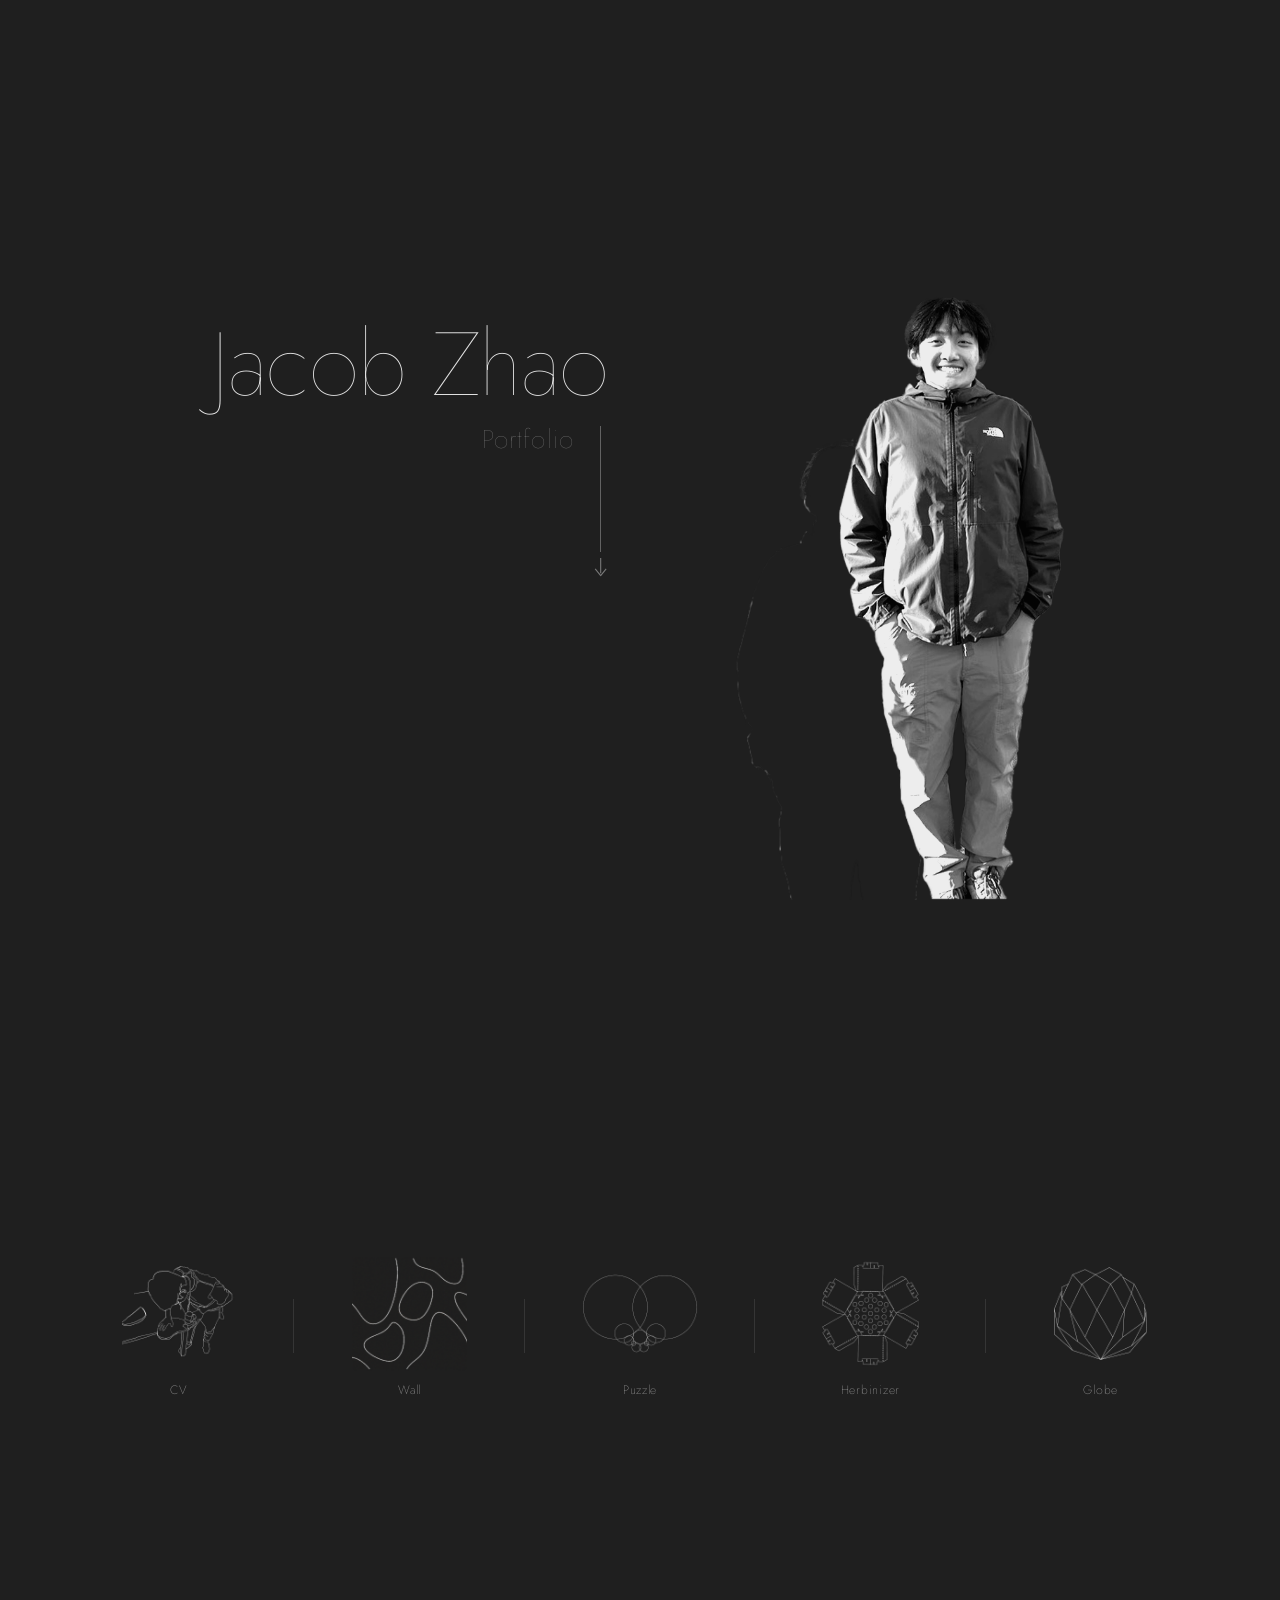
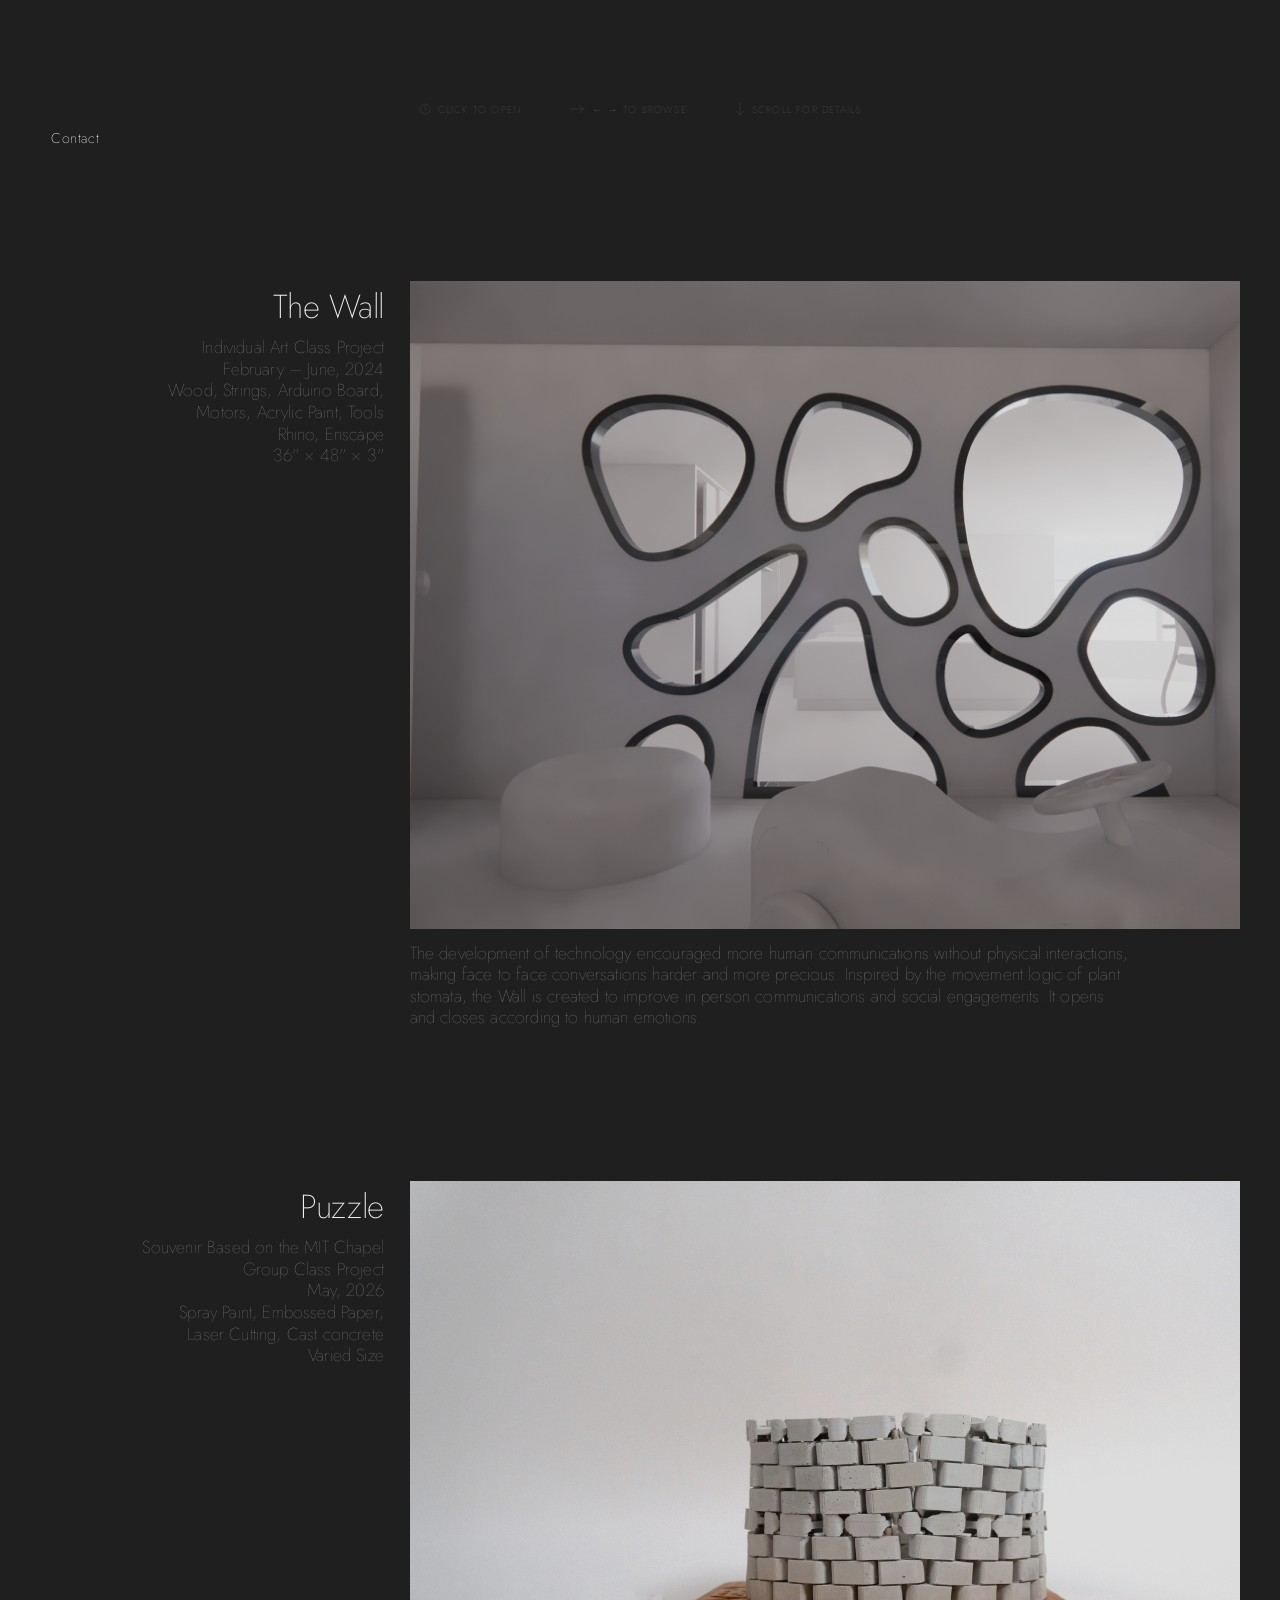
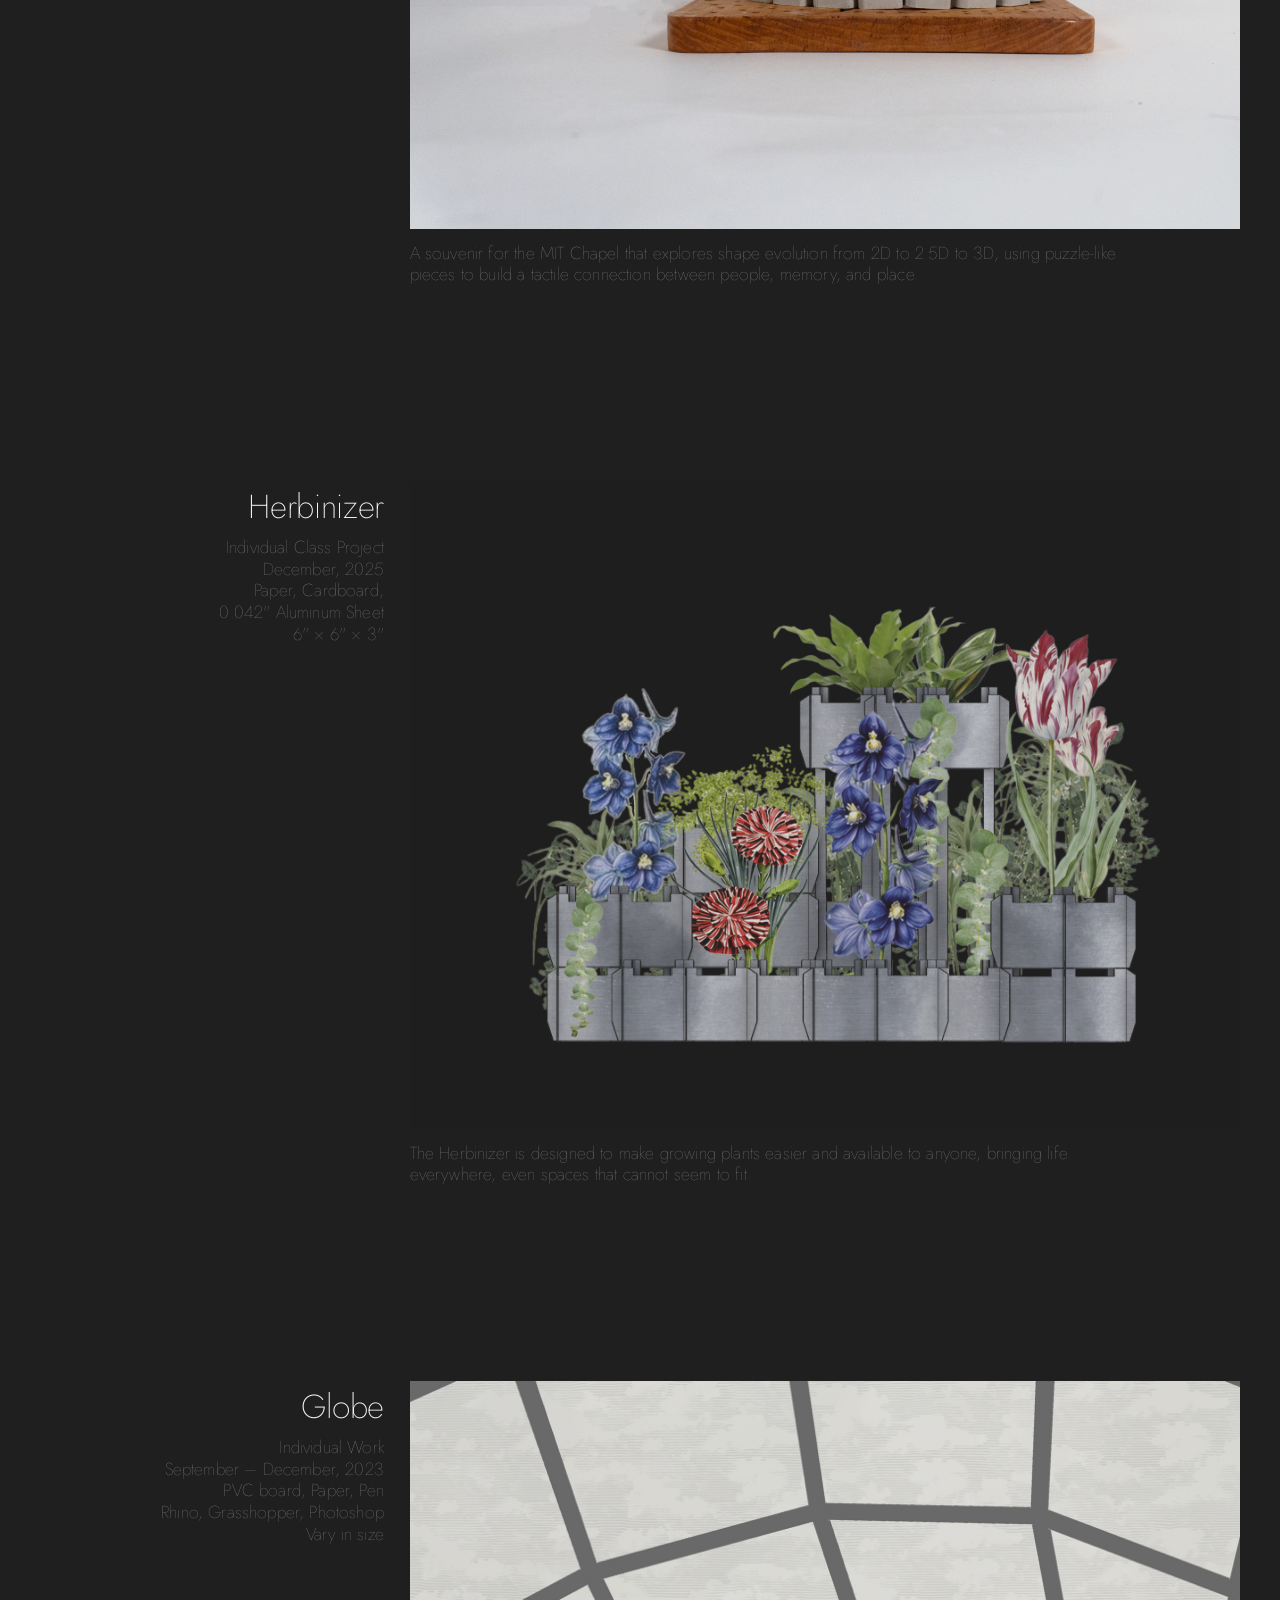
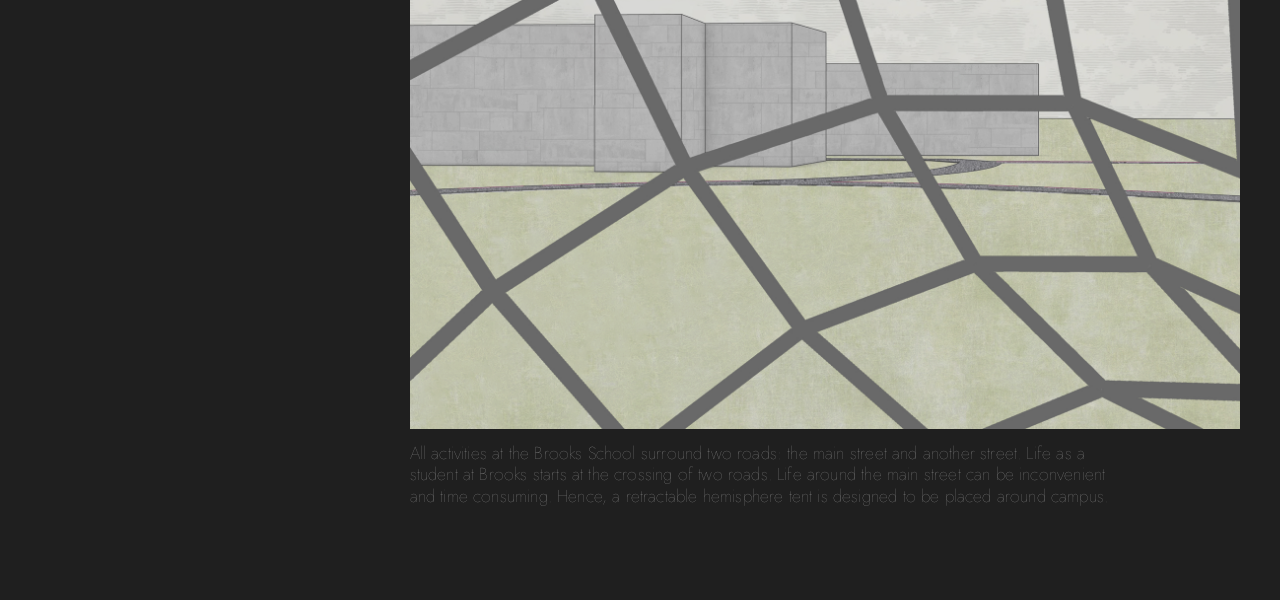
==== index.html @ 57a6c679 "mobile fix" ====
<!DOCTYPE html>
<html lang="en">

<head>
  <meta charset="UTF-8">
  <meta name="viewport" content="width=device-width, initial-scale=1.0, viewport-fit=cover">
  <meta name="theme-color" content="#1f1f1f">
  <title>Jacob Zhao</title>
  <link rel="preconnect" href="https://fonts.googleapis.com">
  <link rel="preconnect" href="https://fonts.gstatic.com" crossorigin>
  <link href="https://fonts.googleapis.com/css2?family=Jost:wght@100;200;300;400;500&display=swap" rel="stylesheet">
  <style>
    * {
      margin: 0;
      padding: 0;
      box-sizing: border-box;
    }

    :root {
      --bg: #1f1f1f;
      --text: rgba(255, 255, 255, 0.95);
      --muted: rgba(255, 255, 255, 0.62);
      --dim: rgba(255, 255, 255, 0.75);
    }

    html {
      scroll-snap-type: y mandatory;
      scroll-behavior: smooth;
      height: 100%;
      overflow-y: scroll;
      scrollbar-width: none;
    }

    html::-webkit-scrollbar {
      display: none;
    }

    body {
      font-family: "Jost", sans-serif;
      background: var(--bg);
      color: var(--text);
      height: 100%;
    }

    button,
    a {
      touch-action: manipulation;
      -webkit-tap-highlight-color: transparent;
    }

    .snap-section {
      height: 100vh;
      width: 100%;
      scroll-snap-align: start;
      scroll-snap-stop: always;
      position: relative;
      overflow: hidden;
    }

    /* ── COVER ── */
    .cover {
      background: var(--bg);
      display: flex;
      align-items: center;
      justify-content: center;
    }

    .cover-content {
      display: flex;
      flex-direction: column;
      align-items: flex-start;
      margin-right: clamp(280px, 36vw, 640px);
      position: relative;
      z-index: 2;
    }

    .cover-photo {
      position: absolute;
      bottom: 0;
      left: 54%;
      height: clamp(320px, 80vh, 860px);
      z-index: 1;
      pointer-events: none;
      transform: translateY(100%);
      opacity: 0;
      animation: slideUpPhoto 1.2s cubic-bezier(0.16, 1, 0.3, 1) 0.7s forwards;
    }

    .cover-photo img {
      height: 100%;
      width: auto;
      display: block;
    }

    @keyframes slideUpPhoto {
      to {
        transform: translateY(0);
        opacity: 1;
      }
    }

    @keyframes slideUpPhotoMobile {
      to {
        transform: translate(-50%, 0);
        opacity: 1;
      }
    }

    .cover-name {
      font-size: clamp(48px, 7vw, 110px);
      font-weight: 100;
      letter-spacing: -0.01em;
      line-height: 1;
      color: rgba(255, 255, 255, 0.88);
      transform: translateX(-80px);
      opacity: 0;
      animation: slideInLeft 1s cubic-bezier(0.16, 1, 0.3, 1) 0.2s forwards;
    }

    .cover-sub {
      display: flex;
      align-items: flex-start;
      margin-top: clamp(6px, 1vw, 14px);
      align-self: flex-end;
      transform: translateX(-80px);
      opacity: 0;
      animation: slideInLeft 1s cubic-bezier(0.16, 1, 0.3, 1) 0.45s forwards;
    }

    .cover-portfolio {
      font-size: clamp(18px, 2vw, 32px);
      font-weight: 100;
      letter-spacing: 0.04em;
      color: rgba(255, 255, 255, 0.55);
      line-height: 1.4;
      padding-right: clamp(14px, 1.5vw, 24px);
    }

    .cover-line-wrap {
      display: flex;
      flex-direction: column;
      align-items: center;
      padding-top: 4px;
    }

    .cover-vline {
      width: 1px;
      height: clamp(100px, 14vh, 180px);
      background: rgba(255, 255, 255, 0.3);
      transform: scaleY(0);
      transform-origin: top center;
      animation: dropDown 1.1s cubic-bezier(0.16, 1, 0.3, 1) 0.9s forwards;
    }

    .cover-arrow {
      margin-top: 6px;
      color: rgba(255, 255, 255, 0.45);
      transform: translateY(-220px);
      opacity: 0;
      animation: arrowFall 1.1s cubic-bezier(0.16, 1, 0.3, 1) 0.9s forwards;
    }

    .cover-arrow svg {
      width: clamp(12px, 1.2vw, 18px);
      height: auto;
      display: block;
    }


    @keyframes slideInLeft {
      to {
        transform: translateX(0);
        opacity: 1;
      }
    }

    @keyframes dropDown {
      0% {
        transform: scaleY(0);
      }

      100% {
        transform: scaleY(1);
      }
    }

    @keyframes arrowFall {
      0% {
        transform: translateY(-220px);
        opacity: 0;
      }

      60% {
        opacity: 1;
      }

      100% {
        transform: translateY(0);
        opacity: 1;
      }
    }

    /* ── HOME ── */
    .home {
      display: flex;
      flex-direction: column;
      padding: clamp(28px, 4vw, 56px);
      height: 100vh;
      position: relative;
    }

    /* ── HOME: top strip area ── */
    .home-strip {
      width: 100%;
      flex-shrink: 0;
      display: flex;
      align-items: flex-start;
      justify-content: center;
      position: relative;
      /* resting: strip sits centred in the page via flex on .home */
      /* pinned: strip moves to the top via .home.project-pinned */
    }

    .home-work {
      flex: 1;
      display: flex;
      align-items: center;
      justify-content: center;
      min-height: 0;
      overflow: hidden;
      position: relative;
    }

    /* ── HOME-WORK: hidden at rest, expands when pinned ── */
    .home-work {
      flex: 0;
      min-height: 0;
      overflow: hidden;
      position: relative;
      transition: flex 0.65s cubic-bezier(0.16, 1, 0.3, 1);
    }

    .home.project-pinned .home-work {
      flex: 1;
    }

    .home-bottom-wrap {
      flex-shrink: 0;
      display: flex;
      flex-direction: column;
    }

    .home-bottom {
      display: flex;
      justify-content: space-between;
      align-items: flex-end;
      position: relative;
    }

    .home-nav {
      display: flex;
      gap: clamp(24px, 4vw, 64px);
      align-items: flex-end;
    }

    .contact-toggle {
      background: none;
      border: none;
      font-family: "Jost", sans-serif;
      font-size: clamp(13px, 1.1vw, 17px);
      font-weight: 200;
      letter-spacing: 0.04em;
      color: var(--text);
      cursor: pointer;
      padding: 0;
      transition: opacity 0.2s;
    }

    .contact-toggle:hover {
      opacity: 0.5;
    }

    .contact-wrap {
      position: relative;
    }

    .contact-flyout {
      position: absolute;
      left: 100%;
      bottom: 0;
      padding-left: clamp(16px, 2vw, 32px);
      display: flex;
      flex-direction: row;
      gap: clamp(16px, 2vw, 32px);
      pointer-events: none;
      opacity: 0;
      transform: translateX(-8px);
      transition: opacity 0.6s ease, transform 0.6s ease;
      white-space: nowrap;
    }

    .contact-wrap.open .contact-flyout {
      opacity: 1;
      transform: translateX(0);
      pointer-events: auto;
    }

    .contact-flyout a {
      font-size: clamp(13px, 1.1vw, 17px);
      font-weight: 100;
      letter-spacing: 0.04em;
      color: var(--dim);
      text-decoration: none;
      transition: color 0.2s;
    }

    .contact-flyout a:hover {
      color: var(--text);
    }

    .contact-flyout-btn {
      background: none;
      border: none;
      font-family: "Jost", sans-serif;
      font-size: clamp(13px, 1.1vw, 17px);
      font-weight: 100;
      letter-spacing: 0.04em;
      color: var(--dim);
      cursor: pointer;
      padding: 0;
      transition: color 0.2s;
    }

    .contact-flyout-btn:hover {
      color: var(--text);
    }

    .email-wrap {
      position: relative;
    }

    .email-sub {
      position: absolute;
      bottom: calc(100% + 10px);
      left: 0;
      display: flex;
      flex-direction: column;
      gap: 6px;
      opacity: 0;
      pointer-events: none;
      transform: translateY(6px);
      transition: opacity 0.35s ease, transform 0.35s ease;
      white-space: nowrap;
    }

    .email-wrap.open .email-sub {
      opacity: 1;
      pointer-events: auto;
      transform: translateY(0);
    }

    .email-addr {
      background: none;
      border: none;
      font-family: "Jost", sans-serif;
      font-size: clamp(12px, 1vw, 15px);
      font-weight: 100;
      letter-spacing: 0.04em;
      color: rgba(255, 255, 255, 0.45);
      cursor: pointer;
      padding: 0;
      text-align: left;
      transition: color 0.2s;
    }

    .email-addr:hover {
      color: var(--text);
    }

    .copy-toast {
      position: fixed;
      bottom: clamp(24px, 4vh, 48px);
      left: 50%;
      transform: translateX(-50%) translateY(8px);
      background: rgba(255, 255, 255, 0.08);
      border: 1px solid rgba(255, 255, 255, 0.12);
      color: rgba(255, 255, 255, 0.75);
      font-family: "Jost", sans-serif;
      font-size: 13px;
      font-weight: 200;
      letter-spacing: 0.06em;
      padding: 10px 22px;
      pointer-events: none;
      opacity: 0;
      transition: opacity 0.3s ease, transform 0.3s ease;
      z-index: 9999;
      white-space: nowrap;
    }

    .copy-toast.show {
      opacity: 1;
      transform: translateX(-50%) translateY(0);
    }

    /* ── CONTENTS ROW — resting state ── */
    .contents-row {
      display: flex;
      flex-direction: row;
      align-items: center;
      justify-content: center;
      width: min(90vw, 1200px);
      /* transitions for every animating property */
      transition:
        width 0.65s cubic-bezier(0.16, 1, 0.3, 1),
        gap 0.65s cubic-bezier(0.16, 1, 0.3, 1);
    }

    /* ── ICON — resting state ── */
    .project-icon {
      background: none;
      border: 0;
      color: var(--dim);
      font-family: "Jost", sans-serif;
      cursor: pointer;
      display: flex;
      flex-direction: column;
      align-items: center;
      gap: clamp(10px, 1.4vh, 16px);
      flex: 1;
      padding: clamp(14px, 2vw, 28px) clamp(10px, 1.5vw, 22px);
      position: relative;
      /* All sub-properties that change on pin */
      transition:
        opacity 0.45s cubic-bezier(0.16, 1, 0.3, 1),
        padding 0.65s cubic-bezier(0.16, 1, 0.3, 1);
    }

    /* hairline dividers between icons */
    .project-icon:not(:last-child)::after {
      content: '';
      position: absolute;
      right: 0;
      top: 50%;
      transform: translateY(-50%);
      height: clamp(40px, 6vh, 64px);
      width: 1px;
      background: rgba(255, 255, 255, 0.1);
      transition: height 0.65s cubic-bezier(0.16, 1, 0.3, 1), opacity 0.45s ease;
    }

    /* active-dot indicator */
    .project-icon::before {
      content: '';
      position: absolute;
      bottom: clamp(4px, 0.8vh, 8px);
      left: 50%;
      transform: translateX(-50%);
      width: 3px;
      height: 3px;
      border-radius: 50%;
      background: rgba(255, 255, 255, 0.65);
      opacity: 0;
      transition: opacity 0.25s ease;
    }

    .project-icon.icon-active::before {
      opacity: 1;
    }

    .project-icon:not(.icon-active):hover {
      opacity: 0.45;
    }

    .project-icon.icon-active {
      opacity: 1;
    }

    /* ── SQUARE (image container) ── */
    .square {
      width: clamp(80px, 9vw, 140px);
      aspect-ratio: 1/1;
      border: none;
      background: transparent;
      display: flex;
      align-items: center;
      justify-content: center;
      overflow: hidden;
      transition: width 0.65s cubic-bezier(0.16, 1, 0.3, 1);
    }

    .square img {
      width: 100%;
      height: 100%;
      object-fit: contain;
      display: block;
    }

    /* ── LABEL ── */
    .project-name {
      font-size: clamp(11px, 0.95vw, 14px);
      font-weight: 200;
      line-height: 1.1;
      letter-spacing: 0.06em;
      text-align: center;
      color: rgba(255, 255, 255, 0.55);
      transition: font-size 0.65s cubic-bezier(0.16, 1, 0.3, 1), opacity 0.45s ease;
    }

    /* ── CONTENTS ICONS — slide in from the left when home enters view ── */
    .home.icons-animate .project-icon {
      animation: iconSlideIn 0.9s cubic-bezier(0.16, 1, 0.3, 1) backwards;
    }

    .home.icons-animate .project-icon:nth-child(1) {
      animation-delay: 0.1s;
    }

    .home.icons-animate .project-icon:nth-child(2) {
      animation-delay: 0.22s;
    }

    .home.icons-animate .project-icon:nth-child(3) {
      animation-delay: 0.34s;
    }

    .home.icons-animate .project-icon:nth-child(4) {
      animation-delay: 0.46s;
    }

    .home.icons-animate .project-icon:nth-child(5) {
      animation-delay: 0.58s;
    }

    @keyframes iconSlideIn {
      from {
        opacity: 0;
        transform: translateX(-80px);
      }

      to {
        opacity: 1;
        transform: translateX(0);
      }
    }

    /* ── PINNED STATE  ── */
    /* When an icon is clicked the home section gets .project-pinned.
       The strip slides to the top, icons shrink, card slides in below. */

    /* Rearrange home layout so strip is at top */
    .home.project-pinned {
      flex-direction: column;
    }

    /* Strip itself gets a bottom hairline and tighter vertical padding */
    .home.project-pinned .contents-row {
      width: 100%;
      border-bottom: 1px solid rgba(255, 255, 255, 0.1);
    }

    /* Icons shrink to compact top-bar size */
    .home.project-pinned .project-icon {
      padding: clamp(8px, 1.2vh, 16px) clamp(8px, 1vw, 16px);
    }

    .home.project-pinned .project-icon:not(:last-child)::after {
      height: 32px;
    }

    /* All icons shrink by default when pinned */
    .home.project-pinned .square {
      width: clamp(36px, 3.5vw, 52px);
    }

    .home.project-pinned .project-name {
      font-size: clamp(9px, 0.72vw, 11px);
      opacity: 0.55;
    }

    /* Active icon stays at full resting size — clearly stands out */
    .home.project-pinned .project-icon.icon-active .square {
      width: clamp(72px, 8vw, 118px);
    }

    .home.project-pinned .project-icon.icon-active .project-name {
      font-size: clamp(11px, 0.95vw, 14px);
      opacity: 1;
    }

    /* Non-active icons dim when strip is pinned */
    .home.project-pinned .project-icon:not(.icon-active) {
      opacity: 0.38;
    }

    .home.project-pinned .project-icon:not(.icon-active):hover {
      opacity: 0.72;
    }

    /* ── STRIP PREV / NEXT ARROWS ── */
    .strip-nav {
      position: absolute;
      top: 0;
      bottom: 0;
      width: clamp(28px, 3vw, 44px);
      display: flex;
      align-items: center;
      justify-content: center;
      background: none;
      border: none;
      cursor: pointer;
      color: rgba(255, 255, 255, 0.0);
      font-family: "Jost", sans-serif;
      font-size: clamp(18px, 1.8vw, 26px);
      font-weight: 100;
      padding: 0;
      transition: color 0.3s ease, opacity 0.4s ease;
      opacity: 0;
      pointer-events: none;
      z-index: 10;
    }

    .strip-nav.prev {
      left: 0;
    }

    .strip-nav.next {
      right: 0;
    }

    /* Show arrows when pinned and direction is available */
    .home.project-pinned .strip-nav {
      opacity: 1;
      pointer-events: auto;
      color: rgba(255, 255, 255, 0.22);
    }

    .home.project-pinned .strip-nav:hover {
      color: rgba(255, 255, 255, 0.75);
    }

    .home.project-pinned .strip-nav:disabled {
      opacity: 0;
      pointer-events: none;
    }

    .project-view {
      position: absolute;
      inset: 0;
      display: flex;
      align-items: center;
      justify-content: stretch;
      opacity: 0;
      pointer-events: none;
      transform: translateY(32px);
      transition: opacity 0.55s cubic-bezier(0.16, 1, 0.3, 1),
        transform 0.55s cubic-bezier(0.16, 1, 0.3, 1);
    }

    .home.project-pinned .project-view {
      opacity: 1;
      pointer-events: auto;
      transform: translateY(0);
    }

    /* hint fades out when pinned */
    .home.project-pinned .home-hint {
      opacity: 0;
    }

    /* ── HOME STRIP layout ──
       At rest: strip is the only child with flex:1 centering in the flex column.
       When pinned: strip stays at top (order 0), home-work expands (flex:1). */
    .home-strip {
      display: flex;
      align-items: center;
      justify-content: center;
      /* At rest take up all available space so it appears vertically centred */
      flex: 1;
      transition: flex 0.65s cubic-bezier(0.16, 1, 0.3, 1);
    }

    .home.project-pinned .home-strip {
      flex: 0 0 auto;
    }

    .home.project-pinned .home-work {
      flex: 1;
    }

    .project-rail {
      height: 70%;
      display: flex;
      flex-direction: column;
      justify-content: center;
      gap: clamp(12px, 1.8vh, 24px);
      align-items: flex-start;
    }

    .rail-button {
      background: none;
      border: 0;
      color: rgba(255, 255, 255, 0.5);
      font-family: "Jost", sans-serif;
      cursor: pointer;
      display: flex;
      align-items: center;
      gap: 10px;
      font-size: clamp(12px, 0.95vw, 15px);
      font-weight: 200;
      transition: opacity 0.2s ease, color 0.2s ease;
    }

    .rail-button:hover,
    .rail-button.active {
      color: rgba(255, 255, 255, 0.95);
    }

    .rail-square {
      width: clamp(26px, 3vw, 44px);
      aspect-ratio: 1/1;
      border: none;
      background: transparent;
      display: flex;
      align-items: center;
      justify-content: center;
      overflow: hidden;
    }

    .rail-square img {
      width: 100%;
      height: 100%;
      object-fit: contain;
      display: block;
    }

    .rail-button.cv-active,
    .rail-button.cv-active span {
      color: rgba(255, 255, 255, 0.95);
    }

    /* ── FIXED VERTICAL NAV ── */
    .fixed-project-rail {
      position: fixed;
      left: clamp(16px, 2vw, 32px);
      top: 50%;
      transform: translateY(-50%);
      z-index: 50;
      display: flex;
      flex-direction: column;
      justify-content: center;
      gap: clamp(18px, 2.5vh, 32px);
      align-items: flex-start;
      opacity: 0;
      pointer-events: none;
      transition: opacity 0.45s ease;
    }

    .fixed-project-rail.visible {
      opacity: 1;
      pointer-events: auto;
    }

    .fixed-project-rail .rail-button {
      backdrop-filter: blur(2px);
    }

    /* ── PROJECT CARDS ── */
    .project-card {
      display: none;
      width: 100%;
      grid-template-columns: minmax(200px, 0.75fr) minmax(400px, 2.5fr) minmax(200px, 0.85fr);
      gap: clamp(16px, 1.6vw, 28px);
      align-items: start;
      height: 100%;
      padding: clamp(24px, 3vh, 44px) clamp(28px, 4vw, 56px);
    }

    .project-card.active {
      display: grid;
      cursor: pointer;
    }

    .project-info {
      text-align: right;
      padding-top: 0;
      display: flex;
      flex-direction: column;
      align-items: flex-end;
    }

    .project-info h2 {
      font-size: clamp(24px, 2.6vw, 44px);
      font-weight: 200;
      letter-spacing: -0.01em;
      line-height: 1;
      margin-bottom: 14px;
    }

    .project-info p,
    .project-description p {
      font-size: clamp(15px, 1.35vw, 24px);
      font-weight: 100;
      line-height: 1.25;
      color: var(--dim);
    }

    .project-info p {
      text-align: right;
      max-width: 420px;
    }

    .project-image {
      width: 100%;
      aspect-ratio: 16/9;
      overflow: hidden;
      align-self: start;
      grid-column: 2;
      grid-row: 1;
      margin-top: 0;
    }

    .project-image img {
      width: 100%;
      height: 100%;
      object-fit: cover;
      display: block;
    }

    .project-description {
      padding-top: 0;
      display: flex;
      flex-direction: column;
      gap: clamp(34px, 5vh, 70px);
      grid-column: 3;
      grid-row: 1;
    }

    .project-info {
      grid-column: 1;
      grid-row: 1;
    }

    .home-bottom {
      display: flex;
      justify-content: space-between;
      align-items: flex-end;
      position: relative;
    }

    .home-hint {
      font-size: 11px;
      font-weight: 100;
      letter-spacing: 0.1em;
      color: rgba(255, 255, 255, 0.22);
      white-space: nowrap;
      transition: opacity 0.4s ease;
    }

    /* ── HOME BOTTOM HINTS ROW ── */
    .home-hints-row {
      display: flex;
      justify-content: center;
      gap: clamp(20px, 4vw, 48px);
      padding-bottom: clamp(6px, 1vh, 12px);
      opacity: 0.6;
      transition: opacity 0.4s ease;
    }

    .home.project-pinned .home-hints-row {
      opacity: 0;
      pointer-events: none;
    }

    /* Desktop shows desktop hints, hides mobile hints */
    .mobile-hints { display: none; }
    .desktop-hints { display: flex; }

    .home-hint-item {
      display: flex;
      align-items: center;
      gap: 7px;
      font-size: 10px;
      font-weight: 200;
      letter-spacing: 0.12em;
      text-transform: uppercase;
      color: rgba(255, 255, 255, 0.32);
      white-space: nowrap;
    }

    .home-hint-item svg {
      opacity: 0.5;
      flex-shrink: 0;
    }

    /* hint fades out when pinned */
    .home.project-pinned .home-hint {
      opacity: 0;
    }
    .project-detail-section {
      height: 100vh;
      width: 100%;
      scroll-snap-align: start;
      scroll-snap-stop: always;
      position: relative;
      overflow: hidden;
      background: var(--bg);
    }

    /* ── WALL SECTION LAYOUT ── */
    #wall-section {
      --wall-safe-left: clamp(118px, 10vw, 155px);

      display: flex;
      align-items: center;
      overflow: hidden;
      padding: 0;
    }

    .wall-floating-title {
      position: absolute;
      top: clamp(28px, 4vw, 56px);
      left: var(--wall-safe-left);
      z-index: 8;
      font-size: clamp(24px, 2.6vw, 44px);
      font-weight: 200;
      letter-spacing: -0.01em;
      line-height: 1;
      color: var(--text);
      user-select: none;
      pointer-events: none;
      opacity: 0;
      transform: translateY(-10px);
      transition: opacity 0.28s ease, transform 0.28s ease;
    }

    #wall-section.show-wall-title .wall-floating-title {
      opacity: 1;
      transform: translateY(0);
    }

    /* ── WALL HORIZONTAL SCROLL CONTAINER ── */
    .wall-gallery {
      /* Starts after the fixed project nav, so scrolling content is clipped
         before it can pass underneath the nav column. */

      width: calc(100% - var(--wall-safe-left));
      height: 100%;
      margin-left: var(--wall-safe-left);

      display: flex;
      align-items: flex-start;
      padding-top: clamp(68px, 9vh, 96px);
      gap: clamp(16px, 2vw, 28px);
      padding-left: 0;
      padding-right: clamp(28px, 4vw, 56px);
      overflow-x: auto;
      overflow-y: hidden;
      scroll-snap-type: x mandatory;
      scroll-behavior: smooth;
      scrollbar-width: none;
    }

    .wall-gallery::-webkit-scrollbar {
      display: none;
    }

    .wall-gallery-info {
      flex: 0 0 clamp(260px, 0.85fr, 340px);
      min-width: clamp(240px, 20vw, 340px);
      display: flex;
      flex-direction: column;
      justify-content: flex-start;
      align-items: flex-end;
      text-align: right;
      scroll-snap-align: start;
      padding-top: clamp(6px, 1vh, 18px);
    }

    .wall-left-title {
      font-size: clamp(24px, 2.6vw, 44px);
      font-weight: 200;
      letter-spacing: -0.01em;
      line-height: 1;
      color: var(--text);
      user-select: none;
      margin-bottom: 14px;
    }

    .wall-left-meta {
      font-size: clamp(15px, 1.35vw, 24px);
      font-weight: 100;
      line-height: 1.25;
      color: var(--dim);
      letter-spacing: 0.01em;
      max-width: 420px;
    }

    .wall-gallery-img {
      flex: 0 0 auto;
      height: 72vh;
      width: auto;
      object-fit: cover;
      display: block;
      scroll-snap-align: start;
      opacity: 0.85;
      transition: opacity 0.3s;
      cursor: pointer;
    }

    .wall-gallery-img:hover {
      opacity: 1;
    }

    .wall-slide {
      flex: 0 0 auto;
      width: auto;
      height: 72vh;
      scroll-snap-align: start;
      position: relative;
      display: block;
    }

    .wall-slide .wall-gallery-img {
      height: 72vh;
      width: auto;
      scroll-snap-align: none;
    }

    .wall-caption {
      position: absolute;
      left: 0;
      top: calc(72vh + clamp(12px, 1.5vh, 18px));
      width: 100%;
      max-width: 720px;

      font-family: "Jost", sans-serif;
      font-size: clamp(15px, 1.35vw, 24px);
      font-weight: 100;
      line-height: 1.25;
      letter-spacing: 0.01em;
      color: var(--dim);

      opacity: 0;
      transform: translateY(8px);
      transition: opacity 0.35s ease, transform 0.35s ease;
      pointer-events: none;
    }

    .wall-slide.active .wall-caption {
      opacity: 1;
      transform: translateY(0);
    }

    /* ── CV PREVIEW MODAL ── */
    .cv-modal {
      position: fixed;
      inset: 0;
      z-index: 300;
      background: rgba(12, 12, 12, 0.97);
      display: flex;
      flex-direction: column;
      opacity: 0;
      pointer-events: none;
      transition: opacity 0.38s cubic-bezier(0.16, 1, 0.3, 1);
    }

    .cv-modal.open {
      opacity: 1;
      pointer-events: auto;
    }

    .cv-modal-header {
      flex-shrink: 0;
      display: flex;
      align-items: center;
      justify-content: space-between;
      padding: clamp(14px, 2vh, 24px) clamp(20px, 3vw, 44px);
      border-bottom: 1px solid rgba(255, 255, 255, 0.07);
    }

    .cv-modal-title {
      font-size: clamp(12px, 1vw, 15px);
      font-weight: 200;
      letter-spacing: 0.1em;
      color: rgba(255, 255, 255, 0.45);
    }

    .cv-modal-actions {
      display: flex;
      align-items: center;
      gap: clamp(12px, 2vw, 24px);
    }

    .cv-open-pdf-btn {
      background: none;
      border: 1px solid rgba(255, 255, 255, 0.2);
      font-family: "Jost", sans-serif;
      font-size: clamp(11px, 0.85vw, 13px);
      font-weight: 200;
      letter-spacing: 0.1em;
      color: rgba(255, 255, 255, 0.65);
      cursor: pointer;
      padding: 6px 16px;
      transition: border-color 0.2s, color 0.2s;
      white-space: nowrap;
    }

    .cv-open-pdf-btn:hover {
      border-color: rgba(255, 255, 255, 0.55);
      color: var(--text);
    }

    .cv-modal-close-btn {
      background: none;
      border: none;
      font-family: "Jost", sans-serif;
      font-size: 32px;
      font-weight: 100;
      line-height: 1;
      color: rgba(255, 255, 255, 0.35);
      cursor: pointer;
      padding: 0 2px;
      transition: color 0.2s;
    }

    .cv-modal-close-btn:hover { color: var(--text); }

    .cv-modal-body {
      flex: 1;
      display: flex;
      min-height: 0;
    }

    .cv-modal-sidebar {
      flex: 0 0 clamp(160px, 18vw, 260px);
      border-right: 1px solid rgba(255, 255, 255, 0.06);
      padding: clamp(24px, 3.5vh, 48px) clamp(18px, 2vw, 32px);
      display: flex;
      flex-direction: column;
      gap: clamp(18px, 2.5vh, 32px);
      overflow-y: auto;
    }

    .cv-sidebar-name {
      font-size: clamp(16px, 1.6vw, 24px);
      font-weight: 100;
      letter-spacing: -0.01em;
      line-height: 1.1;
      color: rgba(255, 255, 255, 0.85);
    }

    .cv-sidebar-block {
      display: flex;
      flex-direction: column;
      gap: 5px;
    }

    .cv-sidebar-label {
      font-size: 8px;
      font-weight: 300;
      letter-spacing: 0.2em;
      text-transform: uppercase;
      color: rgba(255, 255, 255, 0.28);
    }

    .cv-sidebar-value {
      font-size: clamp(10px, 0.88vw, 13px);
      font-weight: 100;
      line-height: 1.65;
      color: rgba(255, 255, 255, 0.55);
    }

    .cv-modal-preview {
      flex: 1;
      position: relative;
      min-width: 0;
    }

    .cv-modal-preview iframe {
      width: 100%;
      height: 100%;
      border: none;
      display: block;
    }

    .cv-preview-fallback {
      position: absolute;
      inset: 0;
      display: none;
      flex-direction: column;
      align-items: center;
      justify-content: center;
      gap: 18px;
      color: rgba(255, 255, 255, 0.3);
      font-size: 13px;
      font-weight: 200;
      letter-spacing: 0.06em;
      text-align: center;
      padding: 24px;
    }

    .cv-preview-fallback.visible { display: flex; }
    .cv-preview-fallback svg { opacity: 0.2; }

    @media (max-width: 760px) {
      .cv-modal-body { flex-direction: column; }
      .cv-modal-sidebar {
        flex: 0 0 auto;
        border-right: none;
        border-bottom: 1px solid rgba(255, 255, 255, 0.06);
        flex-direction: row;
        flex-wrap: wrap;
        gap: clamp(10px, 3vw, 18px);
        padding: 14px 18px;
      }
      .cv-sidebar-name { width: 100%; font-size: clamp(15px, 4.5vw, 20px); }
      .cv-sidebar-block { flex: 1 1 110px; }
    }

    .image-modal {
      position: fixed;
      inset: 0;
      z-index: 999;
      background: rgba(20, 20, 20, 0.92);
      display: none;
      align-items: center;
      justify-content: center;
      padding: clamp(24px, 4vw, 64px);
    }

    .image-modal.open {
      display: flex;
    }

    .image-modal img {
      max-width: 80vw;
      max-height: 88vh;
      object-fit: contain;
    }

    .image-modal-close {
      position: absolute;
      top: 24px;
      right: 32px;
      background: none;
      border: 0;
      color: white;
      font-family: "Jost", sans-serif;
      font-size: 42px;
      font-weight: 100;
      line-height: 1;
      cursor: pointer;
    }

    /* ── IMAGE MODAL PREV / NEXT ── */
    .image-modal-nav {
      position: absolute;
      top: 50%;
      transform: translateY(-50%);
      background: none;
      border: none;
      color: rgba(255, 255, 255, 0.35);
      font-family: "Jost", sans-serif;
      font-size: clamp(20px, 2.5vw, 34px);
      font-weight: 100;
      cursor: pointer;
      padding: clamp(12px, 2vw, 24px);
      line-height: 1;
      transition: color 0.2s ease, opacity 0.2s ease;
      z-index: 2;
    }

    .image-modal-nav:hover { color: rgba(255, 255, 255, 0.9); }
    .image-modal-nav:disabled { opacity: 0; pointer-events: none; }
    .image-modal-nav.prev { left: 0; }
    .image-modal-nav.next { right: 0; }

    .wall-gallery-spacer {
      flex: 0 0 var(--wall-end-space, 40px);
      height: 1px;
      pointer-events: none;
    }


    /* ── PUZZLE SECTION LAYOUT ── */
    #puzzle-section,
    #herbinizer-section,
    #globe-section {
      --puzzle-safe-left: clamp(118px, 10vw, 155px);

      display: flex;
      align-items: center;
      overflow: hidden;
      padding: 0;
    }

    .puzzle-floating-title {
      position: absolute;
      top: clamp(28px, 4vw, 56px);
      left: var(--puzzle-safe-left);
      z-index: 8;
      font-size: clamp(24px, 2.6vw, 44px);
      font-weight: 200;
      letter-spacing: -0.01em;
      line-height: 1;
      color: var(--text);
      user-select: none;
      pointer-events: none;
      opacity: 0;
      transform: translateY(-10px);
      transition: opacity 0.28s ease, transform 0.28s ease;
    }

    #puzzle-section.show-puzzle-title .puzzle-floating-title,
    #herbinizer-section.show-puzzle-title .puzzle-floating-title,
    #globe-section.show-puzzle-title .puzzle-floating-title {
      opacity: 1;
      transform: translateY(0);
    }

    .puzzle-gallery {
      width: calc(100% - var(--puzzle-safe-left));
      height: 100%;
      margin-left: var(--puzzle-safe-left);

      display: flex;
      align-items: flex-start;
      padding-top: clamp(68px, 9vh, 96px);
      gap: clamp(16px, 2vw, 28px);
      padding-left: 0;
      padding-right: clamp(28px, 4vw, 56px);
      overflow-x: auto;
      overflow-y: hidden;
      scroll-snap-type: x mandatory;
      scroll-behavior: smooth;
      scrollbar-width: none;
    }

    .puzzle-gallery::-webkit-scrollbar {
      display: none;
    }

    .puzzle-gallery-info {
      flex: 0 0 clamp(260px, 0.85fr, 340px);
      min-width: clamp(240px, 20vw, 340px);
      display: flex;
      flex-direction: column;
      justify-content: flex-start;
      align-items: flex-end;
      text-align: right;
      scroll-snap-align: start;
      padding-top: clamp(6px, 1vh, 18px);
    }

    .puzzle-left-title {
      font-size: clamp(24px, 2.6vw, 44px);
      font-weight: 200;
      letter-spacing: -0.01em;
      line-height: 1;
      color: var(--text);
      user-select: none;
      margin-bottom: 14px;
    }

    .puzzle-left-meta {
      font-size: clamp(15px, 1.35vw, 24px);
      font-weight: 100;
      line-height: 1.25;
      color: var(--dim);
      letter-spacing: 0.01em;
      max-width: 420px;
    }

    .puzzle-gallery-img {
      flex: 0 0 auto;
      height: 72vh;
      width: auto;
      object-fit: cover;
      display: block;
      scroll-snap-align: start;
      opacity: 0.85;
      transition: opacity 0.3s;
      cursor: pointer;
    }

    .puzzle-gallery-img:hover {
      opacity: 1;
    }

    .puzzle-slide {
      flex: 0 0 auto;
      width: auto;
      height: 72vh;
      scroll-snap-align: start;
      position: relative;
      display: block;
    }

    .puzzle-slide .puzzle-gallery-img {
      height: 72vh;
      width: auto;
      scroll-snap-align: none;
    }

    .puzzle-caption {
      position: absolute;
      left: 0;
      top: calc(72vh + clamp(12px, 1.5vh, 18px));
      width: 100%;
      max-width: 720px;

      font-family: "Jost", sans-serif;
      font-size: clamp(15px, 1.35vw, 24px);
      font-weight: 100;
      line-height: 1.25;
      letter-spacing: 0.01em;
      color: var(--dim);

      opacity: 0;
      transform: translateY(8px);
      transition: opacity 0.35s ease, transform 0.35s ease;
      pointer-events: none;
    }

    .puzzle-slide.active .puzzle-caption {
      opacity: 1;
      transform: translateY(0);
    }

    .puzzle-gallery-spacer {
      flex: 0 0 var(--puzzle-end-space, 40px);
      height: 1px;
      pointer-events: none;
    }

    /* ── OTHER PROJECT DETAIL SECTIONS ── */
    .project-detail-section:not(#wall-section):not(#puzzle-section):not(#herbinizer-section):not(#globe-section) {
      padding: clamp(28px, 4vw, 56px);
    }

    .project-detail-title {
      position: absolute;
      top: clamp(28px, 4vw, 56px);
      left: clamp(120px, 14vw, 220px);
      font-size: clamp(32px, 5vw, 80px);
      font-weight: 200;
      letter-spacing: 0.01em;
      line-height: 1;
      color: var(--text);
      user-select: none;
      z-index: 2;
    }

    .project-detail-meta {
      position: absolute;
      top: clamp(28px, 4vw, 56px);
      right: clamp(28px, 4vw, 56px);
      text-align: right;
      font-size: clamp(15px, 1.35vw, 21px);
      font-weight: 100;
      line-height: 1.5;
      color: rgba(255, 255, 255, 0.58);
      letter-spacing: 0.01em;
      z-index: 2;
    }

    /* ── TOUCH DEVICES (no hover) ── */
    @media (hover: none) {

      /* Hover-to-brighten never fires on touch — show images at full opacity */
      .wall-gallery-img,
      .puzzle-gallery-img {
        opacity: 1;
      }
    }

    /* ── MOBILE ── */
    @media (max-width: 760px) {

      /* ── BASE ── */
      html {
        scroll-snap-type: y mandatory;
        height: 100%;
        overflow-y: scroll;
      }

      body {
        height: 100%;
      }

      .snap-section {
        height: 100svh;
        min-height: unset;
        overflow: hidden;
        scroll-snap-align: start;
        scroll-snap-stop: always;
      }

      .cover {
        height: 100svh;
        min-height: unset;
      }

      .cover-name {
        font-size: clamp(40px, 12vw, 72px);
      }

      .cover-sub {
        margin-top: 8px;
      }

      .cover-portfolio {
        font-size: clamp(16px, 4.5vw, 24px);
      }

      .cover-vline {
        height: clamp(60px, 10vh, 100px);
      }

      .cover-content {
        margin-right: 0;
        margin-bottom: 38svh;
      }

      .cover-photo {
        left: 50%;
        transform: translate(-50%, 100%);
        height: clamp(220px, 44svh, 420px);
        animation-name: slideUpPhotoMobile;
      }

      .home {
        padding: 28px 20px calc(24px + env(safe-area-inset-bottom, 0px));
        height: 100svh;
        min-height: unset;
        overflow: hidden;
      }

      /* While pinned, vertical swipes anywhere on the home section are
         routed by JS to the page sections (native vertical scroll off) */
      .home.project-pinned {
        touch-action: pan-x;
      }

      /* ── Strip at rest: icons stacked VERTICALLY, filling the screen ── */
      .home-strip {
        flex: 1;
        min-height: 0;
        padding: 8px 0;
      }

      .home.project-pinned .home-strip {
        flex: 0 0 auto;
        padding: 12px 0;
      }

      .contents-row {
        width: 100%;
        height: 100%;
        flex-direction: column;
        gap: 0;
      }

      .home.project-pinned .contents-row {
        flex-direction: row;
        height: auto;
      }

      /* Each icon takes an equal share of the vertical space */
      .project-icon {
        flex: 1;
        width: 100%;
        min-height: 0;
        justify-content: center;
        padding: 6px 0;
        gap: 10px;
      }

      /* Dividers run horizontally between stacked icons */
      .project-icon:not(:last-child)::after {
        top: auto;
        bottom: 0;
        left: 50%;
        right: auto;
        transform: translateX(-50%);
        height: 1px;
        width: clamp(140px, 50vw, 260px);
      }

      .square {
        width: clamp(48px, min(15vw, 11svh), 80px);
        min-height: 0;
      }

      .square img {
        object-fit: contain;
      }

      .project-name {
        font-size: clamp(11px, 3vw, 14px);
        letter-spacing: 0.04em;
      }

      /* ── Pinned state: compact horizontal strip at the top ── */
      .home.project-pinned .project-icon {
        flex: 1;
        width: auto;
        padding: 8px clamp(2px, 0.8vw, 8px);
      }

      /* Dividers return to vertical hairlines between icons */
      .home.project-pinned .project-icon:not(:last-child)::after {
        top: 50%;
        bottom: auto;
        left: auto;
        right: 0;
        transform: translateY(-50%);
        height: 28px;
        width: 1px;
      }

      .home.project-pinned .project-icon:not(.icon-active) .square {
        width: clamp(28px, 7vw, 40px);
      }

      .home.project-pinned .project-icon.icon-active .square {
        width: clamp(44px, 11vw, 62px);
      }

      .home.project-pinned .project-name {
        font-size: 9px;
      }

      .home.project-pinned .project-icon.icon-active .project-name {
        font-size: 10px;
      }

      /* Strip nav arrows hidden on mobile — use swipe instead */
      .strip-nav {
        display: none;
      }

      /* Work area */
      .home-work {
        min-height: 0;
      }

      .home.project-pinned .home-work {
        min-height: 0;
        flex: 1;
        overflow: hidden;
      }

      /* ── Project view: horizontal scroll-snap carousel ──
         Drag left/right to move between projects. Vertical pans are
         left to JS, which routes them to the page sections. */
      .project-view {
        position: relative;
        inset: auto;
        height: 100%;
        flex-direction: row;
        align-items: stretch;
        transform: none;
        opacity: 1;
        pointer-events: auto;
        overflow-x: auto;
        overflow-y: hidden;
        scroll-snap-type: x mandatory;
        overscroll-behavior-x: contain;
        scrollbar-width: none;
        touch-action: pan-x;
      }

      .project-view::-webkit-scrollbar {
        display: none;
      }

      /* Project card: every card visible, one screen wide.
         Simple flex column — image on top, title + meta below —
         so nothing can ever overlap. */
      .project-card,
      .project-card.active {
        display: flex;
        flex-direction: column;
        justify-content: center;
        gap: 16px;
        flex: 0 0 100%;
        width: 100%;
        height: 100%;
        min-height: 0;
        scroll-snap-align: start;
        scroll-snap-stop: always;
        overflow: hidden;
        padding: 12px 2px 16px;
      }

      .project-info,
      .project-image {
        grid-column: auto;
        grid-row: auto;
      }

      /* Reorder: image first, then title */
      .project-image {
        order: 1;
        aspect-ratio: unset;
        flex: 0 1 auto;
        min-height: 0;
      }

      .project-image img {
        width: 100%;
        height: auto;
        max-height: 42svh;
        object-fit: contain;
      }

      .project-info {
        order: 2;
        flex: 0 0 auto;
        text-align: left;
        align-items: flex-start;
      }

      .project-info h2 {
        font-size: clamp(20px, 6vw, 32px);
        margin-bottom: 8px;
      }

      .project-info p,
      .project-description p {
        font-size: clamp(13px, 3.5vw, 16px);
        line-height: 1.45;
      }

      /* Hide description paragraphs on mobile preview cards */
      .project-description {
        display: none;
      }

      /* Bottom bar */
      .home-bottom {
        flex-direction: row;
        justify-content: space-between;
        align-items: flex-end;
        gap: 0;
        padding-top: 16px;
      }

      .home-hint {
        display: none;
      }

      /* Swap hint rows on mobile */
      .desktop-hints { display: none; }
      .mobile-hints  { display: flex; justify-content: center; gap: clamp(14px, 5vw, 32px); }

      /* Contact flyout: opens upward on mobile */
      .contact-flyout {
        left: 0;
        bottom: 100%;
        padding-left: 0;
        padding-bottom: 10px;
        flex-direction: column;
        gap: 4px;
        transform: translateY(8px);
      }

      /* Bigger, easier tap targets for touch */
      .contact-toggle {
        font-size: 15px;
        padding: 10px 12px 10px 0;
      }

      .contact-flyout a,
      .contact-flyout-btn,
      .email-addr {
        font-size: 15px;
        padding: 8px 12px 8px 0;
        display: inline-block;
        text-align: left;
      }

      .email-sub {
        gap: 0;
      }

      .contact-wrap.open .contact-flyout {
        transform: translateY(0);
      }

      .email-sub {
        bottom: calc(100% + 6px);
      }

      /* ── FIXED SIDE NAV — hidden on mobile ── */
      .fixed-project-rail {
        display: none;
      }

      /* ── PROJECT DETAIL SECTIONS ── */
      .project-detail-section {
        height: 100svh;
        min-height: unset;
        overflow: hidden;
        padding: 0;
      }

      /* ── PROJECT DETAIL GALLERIES — same as desktop, zero safe-left ── */
      #wall-section {
        --wall-safe-left: 0px;
        height: 100svh;
        overflow: hidden;
      }

      .wall-gallery {
        width: 100%;
        margin-left: 0;
        padding: 0;
        height: 100%;
        overflow-x: auto;
        overflow-y: hidden;
        scroll-snap-type: x mandatory;
        scroll-behavior: smooth;
        flex-direction: row;
        align-items: stretch;
        gap: 0;
      }

      /* Info panel hidden on mobile — jump straight to photos */
      .wall-gallery-info {
        display: none;
      }

      .wall-left-title {
        font-size: clamp(22px, 6.5vw, 32px);
        margin-bottom: 10px;
      }

      .wall-left-meta {
        font-size: clamp(12px, 3.2vw, 15px);
        max-width: 100%;
      }

      /* Each slide fills the whole screen; image scaled to fit */
      .wall-slide {
        flex: 0 0 100%;
        width: 100%;
        height: 100%;
        scroll-snap-align: start;
        position: relative;
        display: flex;
        flex-direction: column;
        align-items: center;
        justify-content: center;
        padding: clamp(44px, 7svh, 64px) 0 16px;
      }

      .wall-gallery-img,
      .wall-slide .wall-gallery-img {
        width: 100%;
        height: auto;
        max-height: 64svh;
        object-fit: contain;
      }

      /* Caption flows below the image instead of being pinned */
      .wall-caption {
        position: static;
        margin-top: 12px;
        padding: 0 20px;
        width: 100%;
        max-width: 100%;
        font-size: clamp(12px, 3.2vw, 14px);
        opacity: 0;
        transform: translateY(8px);
      }

      .wall-slide.active .wall-caption {
        opacity: 1;
        transform: translateY(0);
      }

      .wall-gallery-spacer {
        display: none;
      }

      #puzzle-section,
      #herbinizer-section,
      #globe-section {
        --puzzle-safe-left: 0px;
        height: 100svh;
        overflow: hidden;
      }

      .puzzle-gallery {
        width: 100%;
        margin-left: 0;
        padding: 0;
        height: 100%;
        overflow-x: auto;
        overflow-y: hidden;
        scroll-snap-type: x mandatory;
        scroll-behavior: smooth;
        flex-direction: row;
        align-items: stretch;
        gap: 0;
      }

      /* Info panel hidden on mobile — jump straight to photos */
      .puzzle-gallery-info {
        display: none;
      }

      .puzzle-left-title {
        font-size: clamp(22px, 6.5vw, 32px);
        margin-bottom: 10px;
      }

      .puzzle-left-meta {
        font-size: clamp(12px, 3.2vw, 15px);
        max-width: 100%;
      }

      .puzzle-slide {
        flex: 0 0 100%;
        width: 100%;
        height: 100%;
        scroll-snap-align: start;
        position: relative;
        display: flex;
        flex-direction: column;
        align-items: center;
        justify-content: center;
        padding: clamp(44px, 7svh, 64px) 0 16px;
      }

      .puzzle-gallery-img,
      .puzzle-slide .puzzle-gallery-img {
        width: 100%;
        height: auto;
        max-height: 64svh;
        object-fit: contain;
      }

      .puzzle-caption {
        position: static;
        margin-top: 12px;
        padding: 0 20px;
        width: 100%;
        max-width: 100%;
        font-size: clamp(12px, 3.2vw, 14px);
        opacity: 0;
        transform: translateY(8px);
      }

      .puzzle-slide.active .puzzle-caption {
        opacity: 1;
        transform: translateY(0);
      }

      .puzzle-gallery-spacer {
        display: none;
      }

      /* Floating titles tuck into the top-left corner */
      .wall-floating-title,
      .puzzle-floating-title {
        left: 20px;
        top: 16px;
        font-size: clamp(18px, 5vw, 26px);
      }

      /* Image modal */
      .image-modal {
        padding: 16px;
      }

      .image-modal-close {
        top: 4px;
        right: 8px;
        font-size: 32px;
        padding: 8px 14px;
      }
    }
  </style>
</head>

<body>

  <!-- COVER -->
  <section class="snap-section cover">
    <div class="cover-content">
      <div class="cover-name">Jacob Zhao</div>
      <div class="cover-sub">
        <div class="cover-portfolio">Portfolio</div>
        <div class="cover-line-wrap">
          <div class="cover-vline"></div>
          <div class="cover-arrow">
            <svg viewBox="0 0 14 20" fill="none" xmlns="http://www.w3.org/2000/svg">
              <line x1="7" y1="0" x2="7" y2="14" stroke="rgba(255,255,255,0.4)" stroke-width="1" />
              <polyline points="2,10 7,16 12,10" fill="none" stroke="rgba(255,255,255,0.4)" stroke-width="1"
                stroke-linejoin="round" />
            </svg>
          </div>
        </div>
      </div>
    </div>

    <div class="cover-photo">
      <img src="Home Page/Jacob.png" alt="Jacob Zhao">
    </div>

  </section>

  <!-- HOME (projects) -->
  <section class="snap-section home">

    <!-- Strip: centred at rest, slides to top on pin -->
    <div class="home-strip">
      <button class="strip-nav prev" id="stripPrev" type="button" aria-label="Previous project">&#8592;</button>
      <div class="contents-row" id="contentsRow" aria-label="Project contents">
        <button class="project-icon" id="cvButton" type="button" aria-label="Open CV">
          <div class="square"><img src="NavBar_Pics/CV_nav.jpg" alt="CV"></div>
          <div class="project-name">CV</div>
        </button>
        <button class="project-icon project-open-button" type="button" data-project="wall">
          <div class="square"><img src="NavBar_Pics/Wall_nav.jpg" alt="Wall"></div>
          <div class="project-name">Wall</div>
        </button>
        <button class="project-icon project-open-button" type="button" data-project="puzzle">
          <div class="square"><img src="NavBar_Pics/Puzzle_nav.jpg" alt="Puzzle"></div>
          <div class="project-name">Puzzle</div>
        </button>
        <button class="project-icon project-open-button" type="button" data-project="herbinizer">
          <div class="square"><img src="NavBar_Pics/Herbinizer_nav.jpg" alt="Herbinizer"></div>
          <div class="project-name">Herbinizer</div>
        </button>
        <button class="project-icon project-open-button" type="button" data-project="globe">
          <div class="square"><img src="NavBar_Pics/Globe_nav.jpg" alt="Globe"></div>
          <div class="project-name">Globe</div>
        </button>
      </div>
      <button class="strip-nav next" id="stripNext" type="button" aria-label="Next project">&#8594;</button>
    </div>
    <div class="home-work" id="homeWork">
      <div class="project-view" id="projectView">
        <article class="project-card active" data-card="wall">
          <div class="project-info">
            <h2>The Wall</h2>
            <p>Individual Art Class Project<br>February – June, 2024<br>Wood, Strings, Arduino Board,<br>Motors, Acrylic
              Paint, Tools<br>Rhino, Enscape<br>36&quot; × 48&quot; × 3&quot;</p>
          </div>
          <div class="project-image"><img src="Home Page/Wall.jpg" alt="The Wall"></div>
          <div class="project-description">
            <p>The development of technology encouraged more human communications without physical interactions, making face to face conversations harder and more precious. Inspired by the movement logic of plant stomata, the Wall opens and closes according to human emotions to improve in-person communication.</p>
          </div>
        </article>

        <article class="project-card" data-card="puzzle">
          <div class="project-info">
            <h2>Puzzle</h2>
            <p>Souvenir Based on the MIT Chapel<br>Group Class Project<br>May, 2026<br>Spray Paint, Embossed
              Paper,<br>Laser Cutting, Cast concrete<br>Varied Size</p>
          </div>
          <div class="project-image"><img src="Home Page/Puzzle.jpg" alt="Puzzle"></div>
          <div class="project-description">
            <p>A souvenir for the MIT Chapel that explores shape evolution from 2D to 2.5D to 3D. Puzzle-like pieces build a tactile connection between people, memory, and place — translating the chapel's circular geometry and light into a compact, hand-held artifact.</p>
          </div>
        </article>

        <article class="project-card" data-card="herbinizer">
          <div class="project-info">
            <h2>Herbinizer</h2>
            <p>Individual Class Project<br>December, 2025<br>Paper, Cardboard,<br>0.042" Aluminum Sheet<br>6" x 6" x 3"
            </p>
          </div>
          <div class="project-image"><img src="Home Page/Herbinizer.jpg" alt="Herbinizer"></div>
          <div class="project-description">
            <p>The Herbinizer is designed to make growing plants easier and available to anyone, bringing life everywhere — even into spaces that cannot seem to fit it. A compact, foldable planting unit built from aluminum sheet and cardboard through precise cutting and folding logic.</p>
          </div>
        </article>

        <article class="project-card" data-card="globe">
          <div class="project-info">
            <h2>Globe</h2>
            <p>Individual Work<br>September - December, 2023<br>PVC board, Paper, Pen<br>Rhino, Grasshopper,
              Photoshop<br>Vary in size</p>
          </div>
          <div class="project-image"><img src="Home Page/Globe.jpg" alt="Globe"></div>
          <div class="project-description">
            <p>Life at the Brooks School centers on two crossing roads. A retractable hemisphere tent designed to shelter the main street — making campus life more comfortable and connected through a deployable structure that responds to weather and gathering.</p>
          </div>
        </article>
      </div>
    </div>

    <div class="home-bottom-wrap">
      <!-- Navigation hints: desktop -->
      <div class="home-hints-row desktop-hints">
        <span class="home-hint-item">
          <svg width="12" height="12" viewBox="0 0 12 12" fill="none"><circle cx="6" cy="6" r="5" stroke="currentColor" stroke-width="0.8"/><path d="M6 3v3l2 1" stroke="currentColor" stroke-width="0.8" stroke-linecap="round"/></svg>
          click to open
        </span>
        <span class="home-hint-item">
          <svg width="16" height="10" viewBox="0 0 16 10" fill="none"><path d="M1 5h14M10 1l4 4-4 4" stroke="currentColor" stroke-width="0.8" stroke-linecap="round" stroke-linejoin="round"/></svg>
          ← → to browse
        </span>
        <span class="home-hint-item">
          <svg width="10" height="14" viewBox="0 0 10 14" fill="none"><path d="M5 1v12M1 9l4 4 4-4" stroke="currentColor" stroke-width="0.8" stroke-linecap="round" stroke-linejoin="round"/></svg>
          scroll for details
        </span>
      </div>
      <!-- Navigation hints: mobile -->
      <div class="home-hints-row mobile-hints">
        <span class="home-hint-item">
          <svg width="12" height="16" viewBox="0 0 12 16" fill="none"><path d="M6 1v9M3 7l3 4 3-4" stroke="currentColor" stroke-width="0.8" stroke-linecap="round" stroke-linejoin="round"/><path d="M1 13h10" stroke="currentColor" stroke-width="0.8" stroke-linecap="round" opacity="0.4"/></svg>
          tap to open
        </span>
        <span class="home-hint-item">
          <svg width="16" height="10" viewBox="0 0 16 10" fill="none"><path d="M1 5h14M4 1l-3 4 3 4" stroke="currentColor" stroke-width="0.8" stroke-linecap="round" stroke-linejoin="round"/><path d="M12 1l3 4-3 4" stroke="currentColor" stroke-width="0.8" stroke-linecap="round" stroke-linejoin="round"/></svg>
          swipe to browse
        </span>
        <span class="home-hint-item">
          <svg width="10" height="14" viewBox="0 0 10 14" fill="none"><path d="M5 1v12M1 9l4 4 4-4" stroke="currentColor" stroke-width="0.8" stroke-linecap="round" stroke-linejoin="round"/></svg>
          swipe up for details
        </span>
      </div>
      <div class="home-bottom">
        <nav class="home-nav">
          <div class="contact-wrap" id="contactWrap">
            <button class="contact-toggle" type="button" id="contactToggle">Contact</button>
            <div class="contact-flyout">
              <a href="#">Instagram</a>
              <a href="https://www.linkedin.com/in/jacob-zhao-architect" target="_blank" rel="noopener">LinkedIn</a>
              <div class="email-wrap" id="emailWrap">
                <button class="contact-flyout-btn" id="emailToggle" type="button">Email</button>
                <div class="email-sub" id="emailSub">
                  <button class="email-addr" type="button" data-email="jakez06@icloud.com">jakez06@icloud.com</button>
                  <button class="email-addr" type="button" data-email="jacob086@mit.edu">jacob086@mit.edu</button>
                </div>
              </div>
            </div>
          </div>
        </nav>
        <span class="home-hint" id="homeHint"></span>
      </div>
    </div>
  </section>

  <!-- FIXED VERTICAL NAV -->
  <nav class="fixed-project-rail" id="fixedProjectRail" aria-label="Fixed project navigation">
    <button class="rail-button" type="button" id="fixedRailCvButton">
      <div class="rail-square"><img src="NavBar_Pics/CV_nav.jpg" alt="CV"></div>
      <span>CV</span>
    </button>
    <button class="rail-button" type="button" data-project="wall">
      <div class="rail-square"><img src="NavBar_Pics/Wall_nav.jpg" alt="Wall"></div>
      <span>Wall</span>
    </button>
    <button class="rail-button" type="button" data-project="puzzle">
      <div class="rail-square"><img src="NavBar_Pics/Puzzle_nav.jpg" alt="Puzzle"></div>
      <span>Puzzle</span>
    </button>
    <button class="rail-button" type="button" data-project="herbinizer">
      <div class="rail-square"><img src="NavBar_Pics/Herbinizer_nav.jpg" alt="Herbinizer"></div>
      <span>Herbinizer</span>
    </button>
    <button class="rail-button" type="button" data-project="globe">
      <div class="rail-square"><img src="NavBar_Pics/Globe_nav.jpg" alt="Globe"></div>
      <span>Globe</span>
    </button>
  </nav>

  <!-- WALL DETAIL -->
  <section id="wall-section" class="project-detail-section" data-project-section="wall">
    <div class="wall-gallery" id="wallGallery">
      <div class="wall-gallery-info">
        <div class="wall-left-title">The Wall</div>
        <div class="wall-left-meta">
          Individual Art Class Project<br>
          February – June, 2024<br>
          Wood, Strings, Arduino Board,<br>
          Motors, Acrylic Paint, Tools<br>
          Rhino, Enscape<br>
          36&quot; × 48&quot; × 3&quot;
        </div>
      </div>
      <div class="wall-slide">
        <img loading="lazy" decoding="async" class="wall-gallery-img" src="Home Page/Wall.jpg" alt="The Wall">
        <div class="wall-caption">The development of technology encouraged more human communications without physical
          interactions, making face to face conversations harder and more precious.
          Inspired by the movement logic of plant stomata, the Wall is created to improve in person communications and
          social engagements. It opens and closes according to human emotions.</div>
      </div>

      <div class="wall-slide">
        <img loading="lazy" decoding="async" class="wall-gallery-img" src="Wall_Pics/wall_final_look 1.jpg" alt="Wall final look">
        <div class="wall-caption">A divider between two bedrooms. The nets open when the wall detects happiness in the
          room, which means people are prone to communication. On the other hand, it closes when people are feeling
          negative, avoiding potentially bad interactions. </div>
      </div>
      <div class="wall-slide">
        <img loading="lazy" decoding="async" class="wall-gallery-img" src="Wall_Pics/Wall_Sketch.jpg" alt="Wall sketch">
        <div class="wall-caption">Stomata acts as the mouth of plants, A stoma can be influenced by many factors, such
          as the time of the day, humidity, and temperature of its surrounding. Just like plants, human can also be
          easily affected by those around them. This led to the question of whether the space people dwell in can also
          affect their emotions</div>
      </div>
      <div class="wall-slide">
        <img loading="lazy" decoding="async" class="wall-gallery-img" src="Wall_Pics/Wall_Manufacturing/3261721788946_.pic.jpg"
          alt="Wall manufacturing 1">
        <div class="wall-caption">Experimenting on web shapes: Fishnets with multiple layers. Strings open and close
          depending on elasticity.</div>
      </div>
      <div class="wall-slide">
        <img loading="lazy" decoding="async" class="wall-gallery-img" src="Wall_Pics/Wall_Manufacturing/IMG_2223 1.jpg" alt="Wall manufacturing 2">
        <div class="wall-caption">Cutting out frames from plywood with jigsaw</div>
      </div>
      <div class="wall-slide">
        <img loading="lazy" decoding="async" class="wall-gallery-img" src="Wall_Pics/Wall_Manufacturing/img-724184746_页面_09.jpg"
          alt="Wall manufacturing 3">
        <div class="wall-caption">Sketches exploring net movements</div>
      </div>
      <div class="wall-slide">
        <img loading="lazy" decoding="async" class="wall-gallery-img" src="Wall_Pics/Wall_Algorithm.jpg" alt="Wall algorithm">
        <div class="wall-caption">The algorithm has 6 phases, each representing a different emotion. Depending on the
          emotions that the camera detects, the code determines how much the wall will open.</div>
      </div>
      <div class="wall-slide">
        <img loading="lazy" decoding="async" class="wall-gallery-img" src="Wall_Pics/HO2.jpg" alt="Wall HO2">
        <div class="wall-caption">The Wall installed in between two bedrooms of two siblings</div>
      </div>
      <div class="wall-slide">
        <img loading="lazy" decoding="async" class="wall-gallery-img" src="Wall_Pics/HO3.jpg" alt="Wall HO3">
        <div class="wall-caption">A peak into the other sibling's room. The half open wall provides an opportunity for
          the siblings to connect.</div>
      </div>
    </div>
    <div class="wall-gallery-spacer"></div>
    </div>
  </section>

  <!-- OTHER PROJECT DETAIL SECTIONS -->
  <section id="puzzle-section" class="project-detail-section" data-project-section="puzzle">
    <div class="puzzle-gallery" id="puzzleGallery">
      <div class="puzzle-gallery-info">
        <div class="puzzle-left-title">Puzzle</div>
        <div class="puzzle-left-meta">
          Souvenir Based on the MIT Chapel<br>
          Group Class Project<br>
          May, 2026<br>
          Spray Paint, Embossed Paper,<br>
          Laser Cutting, Cast concrete<br>
          Varied Size
        </div>
      </div>

      <div class="puzzle-slide">
        <img loading="lazy" decoding="async" class="puzzle-gallery-img" src="Home Page/Puzzle.jpg" alt="Puzzle overview">
        <div class="puzzle-caption">A souvenir for the MIT Chapel that explores shape evolution from 2D to 2.5D to 3D,
          using puzzle-like pieces to build a tactile connection between people, memory, and place.</div>
      </div>
      <div class="puzzle-slide">
        <img loading="lazy" decoding="async" class="puzzle-gallery-img" src="Puzzle_Pics/2.1.1 1.jpg" alt="Puzzle process 2.1.1">
        <div class="puzzle-caption">Early studies translate the chapel's circular geometry and light conditions into
          modular puzzle forms.</div>
      </div>
      <div class="puzzle-slide">
        <img loading="lazy" decoding="async" class="puzzle-gallery-img" src="Puzzle_Pics/2.1.2 1.jpg" alt="Puzzle process 2.1.2">
        <div class="puzzle-caption">The souvenir begins as a flat graphic system, testing how chapel-inspired shapes can
          interlock, separate, and recombine.</div>
      </div>
      <div class="puzzle-slide">
        <img loading="lazy" decoding="async" class="puzzle-gallery-img" src="Puzzle_Pics/2.1.3 1.jpg" alt="Puzzle process 2.1.3">
        <div class="puzzle-caption">Form experiments move from planar patterns into raised surfaces, creating a 2.5D
          object that can be touched and assembled.</div>
      </div>
      <div class="puzzle-slide">
        <img loading="lazy" decoding="async" class="puzzle-gallery-img" src="Puzzle_Pics/2.1.4 1.jpg" alt="Puzzle process 2.1.4">
        <div class="puzzle-caption">Iterations refine scale, edge condition, and the relationship between individual
          pieces and the complete chapel souvenir.</div>
      </div>
      <div class="puzzle-slide">
        <img loading="lazy" decoding="async" class="puzzle-gallery-img" src="Puzzle_Pics/2.1.Stencil 1.jpg" alt="Puzzle stencil">
        <div class="puzzle-caption">Stencil and fabrication drawings organize the graphic language before the final
          material tests.</div>
      </div>
      <div class="puzzle-slide">
        <img loading="lazy" decoding="async" class="puzzle-gallery-img" src="Puzzle_Pics/Bryan+Jacob formwork 1.jpg" alt="Puzzle formwork">
        <div class="puzzle-caption">Formwork studies prepare the concrete casting process, balancing handmade texture
          with repeatable geometry.</div>
      </div>
      <div class="puzzle-slide">
        <img loading="lazy" decoding="async" class="puzzle-gallery-img" src="Puzzle_Pics/Bryan+Jacob-FINAL 2.jpg" alt="Puzzle final">
        <div class="puzzle-caption">The final object combines cast concrete, embossed paper, laser-cut pieces, and
          painted surfaces into a compact chapel souvenir.</div>
      </div>
      <div class="puzzle-slide">
        <img loading="lazy" decoding="async" class="puzzle-gallery-img" src="Puzzle_Pics/HandOut_1 2.jpg" alt="Puzzle handout 1">
        <div class="puzzle-caption">Presentation handouts explain the conceptual framework, fabrication process, and the
          souvenir's connection to the MIT Chapel.</div>
      </div>
      <div class="puzzle-slide">
        <img loading="lazy" decoding="async" class="puzzle-gallery-img" src="Puzzle_Pics/Handout_2 1.jpg" alt="Puzzle handout 2">
        <div class="puzzle-caption">The project communicates through diagrams, process documentation, and final product
          photography.</div>
      </div>
      <div class="puzzle-slide">
        <img loading="lazy" decoding="async" class="puzzle-gallery-img" src="Puzzle_Pics/Handout_5 2.jpg" alt="Puzzle handout 5">
        <div class="puzzle-caption">Additional presentation material documents the design logic and how each object
          belongs to the full puzzle system.</div>
      </div>
      <div class="puzzle-slide">
        <img loading="lazy" decoding="async" class="puzzle-gallery-img" src="Puzzle_Pics/Tests_Collage 1.jpg" alt="Puzzle test collage">
        <div class="puzzle-caption">Material tests compare surface, color, embossing, and cast quality across multiple
          prototypes.</div>
      </div>
      <div class="puzzle-slide">
        <img loading="lazy" decoding="async" class="puzzle-gallery-img" src="Puzzle_Pics/Wall_1 2.jpg" alt="Puzzle wall 1">
        <div class="puzzle-caption">Wall studies connect the object back to the MIT Chapel interior, translating spatial
          atmosphere into a hand-held artifact.</div>
      </div>
      <div class="puzzle-slide">
        <img loading="lazy" decoding="async" class="puzzle-gallery-img" src="Puzzle_Pics/Wall_2 2.jpg" alt="Puzzle wall 2">
        <div class="puzzle-caption">The wall imagery records how light, texture, and curved surfaces informed the
          souvenir's material and graphic language.</div>
      </div>
      <div class="puzzle-slide">
        <img loading="lazy" decoding="async" class="puzzle-gallery-img" src="Puzzle_Pics/Wall_3 1.jpg" alt="Puzzle wall 3">
        <div class="puzzle-caption">Final wall documentation situates the puzzle pieces within the chapel reference
          system and closes the project narrative.</div>
      </div>
    </div>
    <div class="puzzle-gallery-spacer"></div>
    </div>
  </section>
  <section id="herbinizer-section" class="project-detail-section" data-project-section="herbinizer">
    <div class="puzzle-gallery" id="herbinizerGallery">
      <div class="puzzle-gallery-info">
        <div class="puzzle-left-title">Herbinizer</div>
        <div class="puzzle-left-meta">
          Individual Class Project<br>
          December, 2025<br>
          Paper, Cardboard,<br>
          0.042&quot; Aluminum Sheet<br>
          6&quot; × 6&quot; × 3&quot;
        </div>
      </div>
      <div class="puzzle-slide">
        <img loading="lazy" decoding="async" class="puzzle-gallery-img" src="Home Page/Herbinizer.jpg" alt="Herbinizer overview">
        <div class="puzzle-caption">The Herbinizer is designed to make growing plants easier and available to anyone,
          bringing life everywhere, even spaces that cannot seem to fit.</div>
      </div>
      <div class="puzzle-slide">
        <img loading="lazy" decoding="async" class="puzzle-gallery-img" src="Herbinizer_Pics/The Herbinizer.jpg" alt="Herbinizer 1">
      </div>
      <div class="puzzle-slide">
        <img loading="lazy" decoding="async" class="puzzle-gallery-img" src="Herbinizer_Pics/The Herbinizer-3.jpg" alt="Herbinizer 4">
      </div>
      <div class="puzzle-slide">
        <img loading="lazy" decoding="async" class="puzzle-gallery-img" src="Herbinizer_Pics/The Herbinizer-1.jpg" alt="Herbinizer 2">
      </div>
      <div class="puzzle-slide">
        <img loading="lazy" decoding="async" class="puzzle-gallery-img" src="Herbinizer_Pics/The Herbinizer-2.jpg" alt="Herbinizer 3">
      </div>

      <!-- <div class="puzzle-slide">
        <img loading="lazy" decoding="async" class="puzzle-gallery-img" src="Home Page/Herbinizer.jpg" alt="Herbinizer overview">
        <div class="puzzle-caption">The Herbinizer is designed to make growing plants easier and available to anyone,
          bringing life everywhere, even spaces that cannot seem to fit.</div>
      </div>
      <div class="puzzle-slide">
        <img loading="lazy" decoding="async" class="puzzle-gallery-img" src="Herbinizer_Pics/Herbinizer_Assembly.jpg" alt="Herbinizer assembly">
        <div class="puzzle-caption">Assembly view showing how the planting unit comes together through folded surfaces
          and repeated parts.</div>
      </div>
      <div class="puzzle-slide">
        <img loading="lazy" decoding="async" class="puzzle-gallery-img" src="Herbinizer_Pics/Herbinizer_Prototypes.jpg" alt="Herbinizer prototypes">
        <div class="puzzle-caption">Prototype studies test scale, connection, folding logic, and how the unit can hold
          planting material.</div>
      </div>
      <div class="puzzle-slide">
        <img loading="lazy" decoding="async" class="puzzle-gallery-img" src="Herbinizer_Pics/4. Gen.jpg" alt="Herbinizer generation diagram">
        <div class="puzzle-caption">Generation diagram exploring how one compact planter can develop into a repeatable
          system.</div>
      </div>
      <div class="puzzle-slide">
        <img loading="lazy" decoding="async" class="puzzle-gallery-img" src="Herbinizer_Pics/4. Connect.jpg" alt="Herbinizer connection">
        <div class="puzzle-caption">Connection study showing how individual units attach and extend into a larger
          planting surface.</div>
      </div>
      <div class="puzzle-slide">
        <img loading="lazy" decoding="async" class="puzzle-gallery-img" src="Herbinizer_Pics/4. Stack Connect.jpg" alt="Herbinizer stacked connection">
        <div class="puzzle-caption">Stacked connection diagram describing vertical expansion and repeated modular
          growth.</div>
      </div>
      <div class="puzzle-slide">
        <img loading="lazy" decoding="async" class="puzzle-gallery-img" src="Herbinizer_Pics/4. Single Top 1.jpg" alt="Herbinizer single top">
        <div class="puzzle-caption">Single-unit top view clarifying the planter opening, geometry, and compact
          footprint.</div>
      </div>
      <div class="puzzle-slide">
        <img loading="lazy" decoding="async" class="puzzle-gallery-img" src="Herbinizer_Pics/Final_line_pat_Inverted 1.jpg"
          alt="Herbinizer final line pattern">
        <div class="puzzle-caption">Final line pattern documenting the cut and fold logic used to fabricate the
          Herbinizer unit.</div>
      </div> -->
    </div>
    <div class="puzzle-gallery-spacer"></div>
    </div>
  </section>
  <section id="globe-section" class="project-detail-section" data-project-section="globe">
    <div class="puzzle-gallery" id="globeGallery">
      <div class="puzzle-gallery-info">
        <div class="puzzle-left-title">Globe</div>
        <div class="puzzle-left-meta">
          Individual Work<br>
          September – December, 2023<br>
          PVC board, Paper, Pen<br>
          Rhino, Grasshopper, Photoshop<br>
          Vary in size
        </div>
      </div>

      <div class="puzzle-slide">
        <img loading="lazy" decoding="async" class="puzzle-gallery-img" src="Home Page/Globe.jpg" alt="Globe overview">
        <div class="puzzle-caption">All activities at the Brooks School surround two roads: the main street and another
          street. Life as a student at Brooks starts at the crossing of two roads. Life around the main street can be
          inconvenient and time consuming. Hence, a retractable hemisphere tent is designed to be placed around campus.
        </div>
      </div>
      <div class="puzzle-slide">
        <img loading="lazy" decoding="async" class="puzzle-gallery-img" src="Globe_Pics/Globe_Intro.jpg" alt="Globe intro">
      </div>
      <div class="puzzle-slide">
        <img loading="lazy" decoding="async" class="puzzle-gallery-img" src="Globe_Pics/Globe_site.jpg" alt="Globe site">
      </div>
      <div class="puzzle-slide">
        <img loading="lazy" decoding="async" class="puzzle-gallery-img" src="Globe_Pics/Globe_prototype.jpg" alt="Globe prototype">
      </div>
      <div class="puzzle-slide">
        <img loading="lazy" decoding="async" class="puzzle-gallery-img" src="Globe_Pics/Globe_finalEffects_1.jpg" alt="Globe final effects 1">
      </div>
      <div class="puzzle-slide">
        <img loading="lazy" decoding="async" class="puzzle-gallery-img" src="Globe_Pics/Globe_finalEffects_2.jpg" alt="Globe final effects 2">
      </div>
    </div>
    <div class="puzzle-gallery-spacer"></div>
    </div>
  </section>

  <!-- CV PREVIEW MODAL -->
  <div class="cv-modal" id="cvModal" aria-hidden="true" role="dialog" aria-label="CV Preview">
    <div class="cv-modal-header">
      <div class="cv-modal-title">Curriculum Vitae — Jacob Zhao</div>
      <div class="cv-modal-actions">
        <button class="cv-open-pdf-btn" type="button" id="cvOpenPdfBtn">Open full PDF ↗</button>
        <button class="cv-modal-close-btn" type="button" id="cvModalCloseBtn" aria-label="Close CV preview">×</button>
      </div>
    </div>
    <div class="cv-modal-body">
      <div class="cv-modal-sidebar">
        <div class="cv-sidebar-name">Jacob Zhao</div>
        <div class="cv-sidebar-block">
          <div class="cv-sidebar-label">Education</div>
          <div class="cv-sidebar-value">Massachusetts Institute<br>of Technology<br>B.S. Architecture<br>2024 – present</div>
        </div>
        <div class="cv-sidebar-block">
          <div class="cv-sidebar-label">Focus</div>
          <div class="cv-sidebar-value">Architectural Design<br>Fabrication &amp; Making<br>Computational Design</div>
        </div>
        <div class="cv-sidebar-block">
          <div class="cv-sidebar-label">Tools</div>
          <div class="cv-sidebar-value">Rhino · Grasshopper<br>Enscape · Photoshop<br>Arduino · Laser Cutting</div>
        </div>
        <div class="cv-sidebar-block">
          <div class="cv-sidebar-label">Contact</div>
          <div class="cv-sidebar-value">jacob086@mit.edu<br>jakez06@icloud.com</div>
        </div>
      </div>
      <div class="cv-modal-preview">
        <iframe id="cvIframe" src="Resume MIT.pdf#toolbar=0&navpanes=0&scrollbar=0&view=FitH" title="CV Preview"></iframe>
        <div class="cv-preview-fallback" id="cvFallback">
          <svg width="40" height="48" viewBox="0 0 40 48" fill="none">
            <rect x="1" y="1" width="38" height="46" rx="2" stroke="currentColor" stroke-width="1.5"/>
            <path d="M10 14h20M10 20h20M10 26h14" stroke="currentColor" stroke-width="1.2" stroke-linecap="round"/>
          </svg>
          <span>PDF preview not available in this browser.</span>
          <button class="cv-open-pdf-btn" type="button" onclick="window.open('Resume MIT.pdf','_blank')">Open PDF directly ↗</button>
        </div>
      </div>
    </div>
  </div>

  <div class="image-modal" id="imageModal" aria-hidden="true" role="dialog" aria-label="Image viewer">
    <button class="image-modal-close" type="button" id="imageModalClose" aria-label="Close expanded image">×</button>
    <button class="image-modal-nav prev" type="button" id="imageModalPrev" aria-label="Previous image">&#8592;</button>
    <img id="imageModalImg" alt="">
    <button class="image-modal-nav next" type="button" id="imageModalNext" aria-label="Next image">&#8594;</button>
  </div>

  <div class="copy-toast" id="copyToast"></div>

  <script>
    // ── Contact toggle ──
    var contactWrap = document.getElementById('contactWrap');
    var contactToggle = document.getElementById('contactToggle');
    var emailWrap = document.getElementById('emailWrap');
    var emailToggle = document.getElementById('emailToggle');
    var copyToast = document.getElementById('copyToast');
    var toastTimer = null;

    if (contactToggle && contactWrap) {
      contactToggle.addEventListener('click', function (e) {
        e.stopPropagation();
        contactWrap.classList.toggle('open');
        if (!contactWrap.classList.contains('open') && emailWrap) {
          emailWrap.classList.remove('open');
        }
      });
      document.addEventListener('click', function (e) {
        if (!contactWrap.contains(e.target)) {
          contactWrap.classList.remove('open');
          if (emailWrap) emailWrap.classList.remove('open');
        }
      });
    }

    if (emailToggle && emailWrap) {
      emailToggle.addEventListener('click', function (e) {
        e.stopPropagation();
        emailWrap.classList.toggle('open');
      });
    }

    function showToast(msg) {
      if (!copyToast) return;
      copyToast.textContent = msg;
      copyToast.classList.add('show');
      clearTimeout(toastTimer);
      toastTimer = setTimeout(function () {
        copyToast.classList.remove('show');
      }, 2200);
    }

    document.querySelectorAll('.email-addr').forEach(function (btn) {
      btn.addEventListener('click', function (e) {
        e.stopPropagation();
        var email = btn.getAttribute('data-email');
        navigator.clipboard.writeText(email).then(function () {
          showToast(email + ' copied');
        }).catch(function () {
          showToast(email);
        });
        emailWrap.classList.remove('open');
        contactWrap.classList.remove('open');
      });
    });

    // ── Projects ──
    var homeSection = document.querySelector('.home');
    var cvButton = document.getElementById('cvButton');
    var fixedRailCvButton = document.getElementById('fixedRailCvButton');
    var fixedProjectRail = document.getElementById('fixedProjectRail');
    var projectOpenButtons = document.querySelectorAll('.project-open-button');
    var fixedRailButtons = document.querySelectorAll('#fixedProjectRail .rail-button[data-project]');
    var projectCards = document.querySelectorAll('.project-card');
    var allProjectIcons = document.querySelectorAll('.project-open-button');

    var currentProject = null; // null = unpinned
    var mobileLayout = window.matchMedia('(max-width: 760px)');

    // ── FLIP: animate icons between the vertical (rest) and horizontal
    //    (pinned) layouts. flex-direction can't transition in CSS, so we
    //    measure positions before/after the layout change and animate the
    //    difference with transforms. ──
    function flipIcons(mutate) {
      var icons = Array.prototype.slice.call(document.querySelectorAll('#contentsRow .project-icon'));

      // Cancel the entrance animation if it's still running — its transform
      // would fight the FLIP transform and corrupt the measurements.
      homeSection.classList.remove('icons-animate');

      var first = icons.map(function (el) { return el.getBoundingClientRect(); });

      mutate();

      var last = icons.map(function (el) { return el.getBoundingClientRect(); });

      icons.forEach(function (el, i) {
        var dx = (first[i].left + first[i].width / 2) - (last[i].left + last[i].width / 2);
        var dy = (first[i].top + first[i].height / 2) - (last[i].top + last[i].height / 2);
        if (Math.abs(dx) < 1 && Math.abs(dy) < 1) return;

        el.style.transition = 'none';
        el.style.transform = 'translate(' + dx + 'px, ' + dy + 'px)';
        // Force reflow so the starting transform is applied before animating
        void el.getBoundingClientRect();

        el.style.transition = 'transform 0.6s cubic-bezier(0.16, 1, 0.3, 1)';
        el.style.transform = 'translate(0, 0)';

        el.addEventListener('transitionend', function handler(e) {
          if (e.propertyName !== 'transform') return;
          el.style.transition = '';
          el.style.transform = '';
          el.removeEventListener('transitionend', handler);
        });
      });
    }

    // ── CV Preview Modal ──
    var cvModal = document.getElementById('cvModal');
    var cvModalCloseBtn = document.getElementById('cvModalCloseBtn');
    var cvOpenPdfBtn = document.getElementById('cvOpenPdfBtn');
    var cvIframe = document.getElementById('cvIframe');
    var cvFallback = document.getElementById('cvFallback');

    function openCvModal() {
      if (!cvModal) return;
      cvModal.classList.add('open');
      cvModal.setAttribute('aria-hidden', 'false');
      // Detect if iframe failed to load (e.g. iOS Safari won't render PDFs in iframes)
      if (cvIframe) {
        var loadTimer = setTimeout(function () {
          try {
            if (!cvIframe.contentDocument) {
              cvIframe.style.display = 'none';
              cvFallback.classList.add('visible');
            }
          } catch (err) {
            cvIframe.style.display = 'none';
            cvFallback.classList.add('visible');
          }
        }, 2500);
        cvIframe.addEventListener('load', function () { clearTimeout(loadTimer); }, { once: true });
      }
    }

    function closeCvModal() {
      if (!cvModal) return;
      cvModal.classList.remove('open');
      cvModal.setAttribute('aria-hidden', 'true');
    }

    function scrollToCV() { openCvModal(); }

    if (cvModalCloseBtn) cvModalCloseBtn.addEventListener('click', closeCvModal);
    if (cvOpenPdfBtn) cvOpenPdfBtn.addEventListener('click', function () { window.open('Resume MIT.pdf', '_blank'); });
    if (cvModal) {
      cvModal.addEventListener('click', function (e) { if (e.target === cvModal) closeCvModal(); });
    }
    document.addEventListener('keydown', function (e) {
      if (e.key === 'Escape' && cvModal && cvModal.classList.contains('open')) { closeCvModal(); return; }
    });
    function scrollToProjectSection(name) {
      resetGalleryForProject(name);
      var t = document.getElementById(name + '-section');
      if (t) t.scrollIntoView({ behavior: 'smooth' });
    }

    var projectView = document.getElementById('projectView');

    // ── Mobile carousel: scroll the project-view to a given card ──
    function scrollCarouselToProject(name, instant) {
      if (!projectView || !mobileLayout.matches) return;
      var card = projectView.querySelector('.project-card[data-card="' + name + '"]');
      if (!card) return;
      projectView.scrollTo({ left: card.offsetLeft, behavior: instant ? 'auto' : 'smooth' });
    }

    function pinProject(name) {
      var wasPinned = homeSection.classList.contains('project-pinned');
      currentProject = name;

      var applyPin = function () {
        homeSection.classList.add('project-pinned');
        // Show the right card
        projectCards.forEach(function (c) {
          c.classList.toggle('active', c.getAttribute('data-card') === name);
        });
        // Mark the active icon
        allProjectIcons.forEach(function (b) {
          b.classList.toggle('icon-active', b.getAttribute('data-project') === name);
        });
      };

      // Animate the vertical → horizontal strip morph on mobile
      if (!wasPinned && mobileLayout.matches) {
        flipIcons(applyPin);
      } else {
        applyPin();
      }

      // Keep the mobile carousel in sync: jump instantly on first pin,
      // glide when switching between projects
      scrollCarouselToProject(name, !wasPinned);

      updateFixedRailHighlight();
      updateStripNavState();
      updateHomeHint();
    }

    function unpin() {
      var wasPinned = homeSection.classList.contains('project-pinned');
      currentProject = null;

      var applyUnpin = function () {
        homeSection.classList.remove('project-pinned');
        allProjectIcons.forEach(function (b) { b.classList.remove('icon-active'); });
      };

      // Animate the horizontal → vertical strip morph on mobile
      if (wasPinned && mobileLayout.matches) {
        flipIcons(applyUnpin);
      } else {
        applyUnpin();
      }

      updateFixedRailHighlight();
      updateStripNavState();
      updateHomeHint();
    }

    // ── Home hint text: shows esc hint when a project is pinned ──
    var homeHint = document.getElementById('homeHint');
    function updateHomeHint() {
      if (!homeHint) return;
      homeHint.textContent = currentProject ? 'esc to close' : '';
    }

    // CV button always just scrolls
    if (cvButton) cvButton.addEventListener('click', scrollToCV);
    if (fixedRailCvButton) fixedRailCvButton.addEventListener('click', scrollToCV);

    // Icon click: pin on first click, scroll on second click of same icon
    projectOpenButtons.forEach(function (b) {
      b.addEventListener('click', function () {
        var name = b.getAttribute('data-project');
        if (currentProject === name) {
          // Already pinned to this project — scroll into it
          scrollToProjectSection(name);
        } else {
          pinProject(name);
        }
      });
    });

    // Project card click → scroll into that project's detail section
    projectCards.forEach(function (c) {
      c.addEventListener('click', function () {
        scrollToProjectSection(c.getAttribute('data-card'));
      });
    });

    // Fixed rail buttons
    fixedRailButtons.forEach(function (b) {
      b.addEventListener('click', function () { scrollToProjectSection(b.getAttribute('data-project')); });
    });

    // Escape key unpins; arrow keys navigate projects when on the home section
    var projectOrder = ['wall', 'puzzle', 'herbinizer', 'globe'];

    function navigateProject(dir) {
      // Only act when we're on the home section (not scrolled away)
      var homeRect = homeSection.getBoundingClientRect();
      var onHome = homeRect.top > -window.innerHeight * 0.5 && homeRect.top < window.innerHeight * 0.5;
      if (!onHome) return;
      if (!currentProject) {
        // Not pinned yet — pin to first/last depending on direction
        pinProject(dir > 0 ? projectOrder[0] : projectOrder[projectOrder.length - 1]);
        return;
      }
      var idx = projectOrder.indexOf(currentProject);
      var next = idx + dir;
      if (next >= 0 && next < projectOrder.length) {
        pinProject(projectOrder[next]);
      }
    }

    document.addEventListener('keydown', function (e) {
      // Don't intercept keys when the image modal or CV modal is open
      if (imageModal && imageModal.classList.contains('open')) return;
      if (cvModal && cvModal.classList.contains('open')) return;

      if (e.key === 'Escape' && currentProject) {
        // Only unpin if we're still on the home section
        var homeRect = homeSection.getBoundingClientRect();
        var onHome = homeRect.top > -window.innerHeight * 0.5 && homeRect.top < window.innerHeight * 0.5;
        if (onHome) { unpin(); return; }
      }

      // Arrow keys on a project detail page scroll that gallery
      if (e.key === 'ArrowRight' || e.key === 'ArrowLeft') {
        var visibleSection = getVisibleProjectSection();
        if (visibleSection) {
          e.preventDefault();
          var galleryMap = {
            wall: document.getElementById('wallGallery'),
            puzzle: document.getElementById('puzzleGallery'),
            herbinizer: document.getElementById('herbinizerGallery'),
            globe: document.getElementById('globeGallery')
          };
          var gallery = galleryMap[visibleSection];
          if (gallery) {
            // Find the active slide and step to the next/prev
            var slideClass = visibleSection === 'wall' ? '.wall-slide' : '.puzzle-slide';
            var slides = Array.prototype.slice.call(gallery.querySelectorAll(slideClass));
            if (!slides.length) return;
            var galleryRect = gallery.getBoundingClientRect();
            var best = 0, bestDist = Infinity;
            slides.forEach(function (s, i) {
              var d = Math.abs(s.getBoundingClientRect().left - galleryRect.left);
              if (d < bestDist) { bestDist = d; best = i; }
            });
            var next = best + (e.key === 'ArrowRight' ? 1 : -1);
            if (next >= 0 && next < slides.length) {
              var targetLeft = slides[next].offsetLeft - gallery.offsetLeft;
              gallery.scrollTo({ left: targetLeft, behavior: 'smooth' });
            } else if (next < 0) {
              // ArrowLeft past the first slide: scroll back to the title/info panel
              gallery.scrollTo({ left: 0, behavior: 'smooth' });
            }
          }
          return;
        }
        // No project detail section visible — navigate between projects on the home section
        navigateProject(e.key === 'ArrowRight' ? 1 : -1);
      }
    });

    var stripPrev = document.getElementById('stripPrev');
    var stripNext = document.getElementById('stripNext');

    function updateStripNavState() {
      if (!stripPrev || !stripNext) return;
      if (!currentProject) {
        stripPrev.disabled = true;
        stripNext.disabled = true;
        return;
      }
      var idx = projectOrder.indexOf(currentProject);
      stripPrev.disabled = idx <= 0;
      stripNext.disabled = idx >= projectOrder.length - 1;
    }

    if (stripPrev) stripPrev.addEventListener('click', function () { navigateProject(-1); });
    if (stripNext) stripNext.addEventListener('click', function () { navigateProject(1); });

    // ── Carousel scroll → sync active project/icon (debounced so it settles
    //    on the snapped card and doesn't ripple during smooth scrolls) ──
    var carouselSyncTimer = null;

    function syncProjectFromCarousel() {
      if (!projectView || !mobileLayout.matches || !currentProject) return;

      var viewRect = projectView.getBoundingClientRect();
      var closest = null;
      var closestDistance = Infinity;

      projectCards.forEach(function (c) {
        var d = Math.abs(c.getBoundingClientRect().left - viewRect.left);
        if (d < closestDistance) {
          closestDistance = d;
          closest = c;
        }
      });

      if (!closest) return;
      var name = closest.getAttribute('data-card');
      if (name === currentProject) return;

      currentProject = name;
      projectCards.forEach(function (c) {
        c.classList.toggle('active', c === closest);
      });
      allProjectIcons.forEach(function (b) {
        b.classList.toggle('icon-active', b.getAttribute('data-project') === name);
      });
      updateStripNavState();
    }

    if (projectView) {
      projectView.addEventListener('scroll', function () {
        clearTimeout(carouselSyncTimer);
        carouselSyncTimer = setTimeout(syncProjectFromCarousel, 90);
      }, { passive: true });

      // Keep the carousel aligned to the current card on resize/rotation
      window.addEventListener('resize', function () {
        if (currentProject) scrollCarouselToProject(currentProject, true);
      });
    }

    // ── Touch swipe on home: switch projects from anywhere in the home
    //    section on mobile, not only from the carousel/strip. Vertical
    //    swipes still open details or return to the cover. ──
    var swipeStartX = 0;
    var swipeStartY = 0;

    homeSection.addEventListener('touchstart', function (e) {
      swipeStartX = e.touches[0].clientX;
      swipeStartY = e.touches[0].clientY;
    }, { passive: true });

    homeSection.addEventListener('touchend', function (e) {
      var dx = e.changedTouches[0].clientX - swipeStartX;
      var dy = e.changedTouches[0].clientY - swipeStartY;
      var isHorizontalSwipe = Math.abs(dx) > 50 && Math.abs(dx) > Math.abs(dy) * 1.5;
      var isVerticalSwipe = Math.abs(dy) > 50 && Math.abs(dy) > Math.abs(dx) * 1.5;

      if (!mobileLayout.matches) return;

      // Pinned: left/right anywhere on the home page browses projects.
      if (currentProject) {
        if (isHorizontalSwipe) {
          navigateProject(dx < 0 ? 1 : -1);
        } else if (isVerticalSwipe) {
          if (dy < 0) {
            // Swipe up → open the previewed project's page
            scrollToProjectSection(currentProject);
          } else {
            // Swipe down → back up to the cover
            var cover = document.querySelector('.cover');
            if (cover) cover.scrollIntoView({ behavior: 'smooth' });
          }
        }
        return;
      }

      // Unpinned: a mostly-horizontal swipe opens the first/last project.
      if (isHorizontalSwipe) {
        navigateProject(dx < 0 ? 1 : -1);
      }
    }, { passive: true });

    // ── Touch swipe on project detail pages: browse the visible gallery from
    //    anywhere in that section, including captions/empty space. ──
    var detailSwipeStartX = 0;
    var detailSwipeStartY = 0;
    var detailSwipeSection = null;

    function galleryForProject(name) {
      return {
        wall: document.getElementById('wallGallery'),
        puzzle: document.getElementById('puzzleGallery'),
        herbinizer: document.getElementById('herbinizerGallery'),
        globe: document.getElementById('globeGallery')
      }[name];
    }

    function stepVisibleGallery(name, dir) {
      var gallery = galleryForProject(name);
      if (!gallery) return;
      var slideSelector = name === 'wall' ? '.wall-slide' : '.puzzle-slide';
      var slides = Array.prototype.slice.call(gallery.querySelectorAll(slideSelector));
      if (!slides.length) return;

      var galleryRect = gallery.getBoundingClientRect();
      var best = 0;
      var bestDist = Infinity;
      slides.forEach(function (slide, i) {
        var d = Math.abs(slide.getBoundingClientRect().left - galleryRect.left);
        if (d < bestDist) { bestDist = d; best = i; }
      });

      var next = Math.max(0, Math.min(slides.length - 1, best + dir));
      gallery.scrollTo({ left: slides[next].offsetLeft - gallery.offsetLeft, behavior: 'smooth' });
    }

    document.addEventListener('touchstart', function (e) {
      if (!mobileLayout.matches) return;
      if (homeSection && homeSection.contains(e.target)) return;
      if (imageModal && imageModal.classList.contains('open')) return;
      if (cvModal && cvModal.classList.contains('open')) return;

      detailSwipeSection = getVisibleProjectSection();
      if (!detailSwipeSection) return;

      detailSwipeStartX = e.touches[0].clientX;
      detailSwipeStartY = e.touches[0].clientY;
    }, { passive: true });

    document.addEventListener('touchend', function (e) {
      if (!mobileLayout.matches || !detailSwipeSection) return;
      if (homeSection && homeSection.contains(e.target)) return;
      if (imageModal && imageModal.classList.contains('open')) return;
      if (cvModal && cvModal.classList.contains('open')) return;

      var dx = e.changedTouches[0].clientX - detailSwipeStartX;
      var dy = e.changedTouches[0].clientY - detailSwipeStartY;
      if (Math.abs(dx) > 50 && Math.abs(dx) > Math.abs(dy) * 1.5) {
        stepVisibleGallery(detailSwipeSection, dx < 0 ? 1 : -1);
      }
      detailSwipeSection = null;
    }, { passive: true });

    // ── Desktop: horizontal trackpad scroll / shift+wheel moves between
    //    projects on the home section ──
    var wheelNavLock = false;

    homeSection.addEventListener('wheel', function (e) {
      if (mobileLayout.matches) return;
      var dx = e.deltaX;
      if (Math.abs(dx) < 12 || Math.abs(dx) <= Math.abs(e.deltaY)) return;
      e.preventDefault(); // stop browser back/forward swipe
      if (wheelNavLock) return;
      wheelNavLock = true;
      navigateProject(dx > 0 ? 1 : -1);
      setTimeout(function () { wheelNavLock = false; }, 500);
    }, { passive: false });

    // ── Fixed nav: only show from CV section onward ──
    function updateFixedRailVisibility() {
      if (!fixedProjectRail) return;
      fixedProjectRail.classList.toggle('visible', window.scrollY > window.innerHeight * 1.5);
    }
    window.addEventListener('scroll', updateFixedRailVisibility, { passive: true });
    window.addEventListener('resize', updateFixedRailVisibility);
    updateFixedRailVisibility();

    // ── CV / project highlight ──
    function getVisibleProjectSection() {
      var v = null;
      document.querySelectorAll('[data-project-section]').forEach(function (s) {
        var r = s.getBoundingClientRect();
        if (r.top < window.innerHeight * 0.5 && r.bottom > window.innerHeight * 0.5) v = s.getAttribute('data-project-section');
      });
      return v;
    }

    function updateFixedRailHighlight() {
      var vp = getVisibleProjectSection();
      if (fixedRailCvButton) fixedRailCvButton.classList.remove('cv-active');
      fixedRailButtons.forEach(function (b) {
        var pn = b.getAttribute('data-project');
        b.classList.toggle('active', vp ? pn === vp : false);
      });
    }

    window.addEventListener('scroll', updateFixedRailHighlight, { passive: true });
    window.addEventListener('resize', updateFixedRailHighlight);
    updateFixedRailHighlight();


    // ── Wall gallery: final image alignment + floating title ──
    var wallSection = document.getElementById('wall-section');
    var wallGallery = document.getElementById('wallGallery');

    function getPx(value) {
      var n = parseFloat(value);
      return Number.isFinite(n) ? n : 0;
    }

    function updateWallEndSpace() {
      if (!wallGallery) return;

      // Use the last slide wrapper (not the raw img) so we account for the
      // full flex-item width when computing how much trailing space is needed
      // to let the last image snap flush to the left edge of the container.
      var slides = wallGallery.querySelectorAll('.wall-slide');
      var lastSlide = slides[slides.length - 1];
      if (!lastSlide) return;

      var styles = window.getComputedStyle(wallGallery);
      var gap = getPx(styles.columnGap || styles.gap);
      var paddingRight = getPx(styles.paddingRight);

      var needed = wallGallery.clientWidth - lastSlide.offsetWidth - gap - paddingRight;
      wallGallery.style.setProperty('--wall-end-space', Math.max(0, needed) + 'px');
    }

    function updateWallFloatingTitle() {
      if (!wallSection || !wallGallery) return;

      var info = wallGallery.querySelector('.wall-gallery-info');
      if (!info) return;

      var galleryRect = wallGallery.getBoundingClientRect();
      var infoRect = info.getBoundingClientRect();

      // Show the small title as soon as the title/metadata column has fully
      // moved past the left edge of the visible gallery container.
      var titleShouldShow = infoRect.right <= galleryRect.left + 2;
      wallSection.classList.toggle('show-wall-title', titleShouldShow);
    }

    function updateActiveWallCaption() {
      if (!wallGallery) return;

      var galleryRect = wallGallery.getBoundingClientRect();
      var slides = wallGallery.querySelectorAll('.wall-slide');
      var closest = null;
      var closestDistance = Infinity;

      slides.forEach(function (slide) {
        var rect = slide.getBoundingClientRect();
        var distance = Math.abs(rect.left - galleryRect.left);

        if (distance < closestDistance) {
          closestDistance = distance;
          closest = slide;
        }
      });

      slides.forEach(function (slide) {
        slide.classList.toggle('active', slide === closest);
      });
    }

    if (wallGallery) {
      wallGallery.addEventListener('scroll', function () {
        updateWallFloatingTitle();
        updateActiveWallCaption();
      }, { passive: true });
      window.addEventListener('resize', function () {
        updateWallEndSpace();
        updateWallFloatingTitle();
        updateActiveWallCaption();
      });

      wallGallery.querySelectorAll('img').forEach(function (img) {
        if (!img.complete) img.addEventListener('load', function () {
          updateWallEndSpace();
          updateActiveWallCaption();
        }, { once: true });
      });

      updateWallEndSpace();
      updateWallFloatingTitle();
      updateActiveWallCaption();
    }


    // ── Puzzle gallery: same behavior as wall gallery ──
    var puzzleSection = document.getElementById('puzzle-section');
    var puzzleGallery = document.getElementById('puzzleGallery');
    var herbinizerSection = document.getElementById('herbinizer-section');
    var herbinizerGallery = document.getElementById('herbinizerGallery');
    var globeSection = document.getElementById('globe-section');
    var globeGallery = document.getElementById('globeGallery');

    function updatePuzzleEndSpace() {
      if (!puzzleGallery) return;

      var slides = puzzleGallery.querySelectorAll('.puzzle-slide');
      var lastSlide = slides[slides.length - 1];
      if (!lastSlide) return;

      var styles = window.getComputedStyle(puzzleGallery);
      var gap = getPx(styles.columnGap || styles.gap);
      var paddingRight = getPx(styles.paddingRight);
      var needed = puzzleGallery.clientWidth - lastSlide.offsetWidth - gap - paddingRight;
      puzzleGallery.style.setProperty('--puzzle-end-space', Math.max(0, needed) + 'px');
    }

    function updatePuzzleFloatingTitle() {
      if (!puzzleSection || !puzzleGallery) return;

      var info = puzzleGallery.querySelector('.puzzle-gallery-info');
      if (!info) return;

      var galleryRect = puzzleGallery.getBoundingClientRect();
      var infoRect = info.getBoundingClientRect();
      var titleShouldShow = infoRect.right <= galleryRect.left + 2;
      puzzleSection.classList.toggle('show-puzzle-title', titleShouldShow);
    }

    function updateActivePuzzleCaption() {
      if (!puzzleGallery) return;

      var galleryRect = puzzleGallery.getBoundingClientRect();
      var slides = puzzleGallery.querySelectorAll('.puzzle-slide');
      var closest = null;
      var closestDistance = Infinity;

      slides.forEach(function (slide) {
        var rect = slide.getBoundingClientRect();
        var distance = Math.abs(rect.left - galleryRect.left);

        if (distance < closestDistance) {
          closestDistance = distance;
          closest = slide;
        }
      });

      slides.forEach(function (slide) {
        slide.classList.toggle('active', slide === closest);
      });
    }

    if (puzzleGallery) {
      puzzleGallery.addEventListener('scroll', function () {
        updatePuzzleFloatingTitle();
        updateActivePuzzleCaption();
      }, { passive: true });
      window.addEventListener('resize', function () {
        updatePuzzleEndSpace();
        updatePuzzleFloatingTitle();
        updateActivePuzzleCaption();
      });

      puzzleGallery.querySelectorAll('img').forEach(function (img) {
        if (!img.complete) img.addEventListener('load', function () {
          updatePuzzleEndSpace();
          updateActivePuzzleCaption();
        }, { once: true });
      });

      updatePuzzleEndSpace();
      updatePuzzleFloatingTitle();
      updateActivePuzzleCaption();
    }


    // ── Herbinizer gallery: same behavior as puzzle gallery ──
    function updateHerbinizerEndSpace() {
      if (!herbinizerGallery) return;

      var slides = herbinizerGallery.querySelectorAll('.puzzle-slide');
      var lastSlide = slides[slides.length - 1];
      if (!lastSlide) return;

      var styles = window.getComputedStyle(herbinizerGallery);
      var gap = getPx(styles.columnGap || styles.gap);
      var paddingRight = getPx(styles.paddingRight);
      var needed = herbinizerGallery.clientWidth - lastSlide.offsetWidth - gap - paddingRight;
      herbinizerGallery.style.setProperty('--puzzle-end-space', Math.max(0, needed) + 'px');
    }

    function updateHerbinizerFloatingTitle() {
      if (!herbinizerSection || !herbinizerGallery) return;

      var info = herbinizerGallery.querySelector('.puzzle-gallery-info');
      if (!info) return;

      var galleryRect = herbinizerGallery.getBoundingClientRect();
      var infoRect = info.getBoundingClientRect();
      var titleShouldShow = infoRect.right <= galleryRect.left + 2;
      herbinizerSection.classList.toggle('show-puzzle-title', titleShouldShow);
    }

    function updateActiveHerbinizerCaption() {
      if (!herbinizerGallery) return;

      var galleryRect = herbinizerGallery.getBoundingClientRect();
      var slides = herbinizerGallery.querySelectorAll('.puzzle-slide');
      var closest = null;
      var closestDistance = Infinity;

      slides.forEach(function (slide) {
        var rect = slide.getBoundingClientRect();
        var distance = Math.abs(rect.left - galleryRect.left);

        if (distance < closestDistance) {
          closestDistance = distance;
          closest = slide;
        }
      });

      slides.forEach(function (slide) {
        slide.classList.toggle('active', slide === closest);
      });
    }

    if (herbinizerGallery) {
      herbinizerGallery.addEventListener('scroll', function () {
        updateHerbinizerFloatingTitle();
        updateActiveHerbinizerCaption();
      }, { passive: true });
      window.addEventListener('resize', function () {
        updateHerbinizerEndSpace();
        updateHerbinizerFloatingTitle();
        updateActiveHerbinizerCaption();
      });

      herbinizerGallery.querySelectorAll('img').forEach(function (img) {
        if (!img.complete) img.addEventListener('load', function () {
          updateHerbinizerEndSpace();
          updateActiveHerbinizerCaption();
        }, { once: true });
      });

      updateHerbinizerEndSpace();
      updateHerbinizerFloatingTitle();
      updateActiveHerbinizerCaption();
    }


    // ── Globe gallery: same behavior as puzzle gallery ──
    function updateGlobeEndSpace() {
      if (!globeGallery) return;

      var slides = globeGallery.querySelectorAll('.puzzle-slide');
      var lastSlide = slides[slides.length - 1];
      if (!lastSlide) return;

      var styles = window.getComputedStyle(globeGallery);
      var gap = getPx(styles.columnGap || styles.gap);
      var paddingRight = getPx(styles.paddingRight);
      var needed = globeGallery.clientWidth - lastSlide.offsetWidth - gap - paddingRight;
      globeGallery.style.setProperty('--puzzle-end-space', Math.max(0, needed) + 'px');
    }

    function updateGlobeFloatingTitle() {
      if (!globeSection || !globeGallery) return;

      var info = globeGallery.querySelector('.puzzle-gallery-info');
      if (!info) return;

      var galleryRect = globeGallery.getBoundingClientRect();
      var infoRect = info.getBoundingClientRect();
      var titleShouldShow = infoRect.right <= galleryRect.left + 2;
      globeSection.classList.toggle('show-puzzle-title', titleShouldShow);
    }

    function updateActiveGlobeCaption() {
      if (!globeGallery) return;

      var galleryRect = globeGallery.getBoundingClientRect();
      var slides = globeGallery.querySelectorAll('.puzzle-slide');
      var closest = null;
      var closestDistance = Infinity;

      slides.forEach(function (slide) {
        var rect = slide.getBoundingClientRect();
        var distance = Math.abs(rect.left - galleryRect.left);

        if (distance < closestDistance) {
          closestDistance = distance;
          closest = slide;
        }
      });

      slides.forEach(function (slide) {
        slide.classList.toggle('active', slide === closest);
      });
    }

    if (globeGallery) {
      globeGallery.addEventListener('scroll', function () {
        updateGlobeFloatingTitle();
        updateActiveGlobeCaption();
      }, { passive: true });
      window.addEventListener('resize', function () {
        updateGlobeEndSpace();
        updateGlobeFloatingTitle();
        updateActiveGlobeCaption();
      });

      globeGallery.querySelectorAll('img').forEach(function (img) {
        if (!img.complete) img.addEventListener('load', function () {
          updateGlobeEndSpace();
          updateActiveGlobeCaption();
        }, { once: true });
      });

      updateGlobeEndSpace();
      updateGlobeFloatingTitle();
      updateActiveGlobeCaption();
    }



    // ── Reset horizontal project galleries when leaving / opening a project ──
    function resetWallGallery() {
      if (!wallGallery || wallGallery.scrollLeft === 0) return;
      wallGallery.scrollTo({ left: 0, behavior: 'auto' });
      if (wallSection) wallSection.classList.remove('show-wall-title');
      updateWallFloatingTitle();
      updateActiveWallCaption();
    }

    function resetPuzzleGallery() {
      if (!puzzleGallery || puzzleGallery.scrollLeft === 0) return;
      puzzleGallery.scrollTo({ left: 0, behavior: 'auto' });
      if (puzzleSection) puzzleSection.classList.remove('show-puzzle-title');
      updatePuzzleFloatingTitle();
      updateActivePuzzleCaption();
    }

    function resetHerbinizerGallery() {
      if (!herbinizerGallery || herbinizerGallery.scrollLeft === 0) return;
      herbinizerGallery.scrollTo({ left: 0, behavior: 'auto' });
      if (herbinizerSection) herbinizerSection.classList.remove('show-puzzle-title');
      updateHerbinizerFloatingTitle();
      updateActiveHerbinizerCaption();
    }

    function resetGlobeGallery() {
      if (!globeGallery || globeGallery.scrollLeft === 0) return;
      globeGallery.scrollTo({ left: 0, behavior: 'auto' });
      if (globeSection) globeSection.classList.remove('show-puzzle-title');
      updateGlobeFloatingTitle();
      updateActiveGlobeCaption();
    }

    function resetGalleryForProject(name) {
      if (name === 'wall') resetWallGallery();
      if (name === 'puzzle') resetPuzzleGallery();
      if (name === 'herbinizer') resetHerbinizerGallery();
      if (name === 'globe') resetGlobeGallery();
    }

    function resetGalleriesOutsideCurrentSection() {
      var sections = [
        { name: 'wall', section: wallSection, reset: resetWallGallery },
        { name: 'puzzle', section: puzzleSection, reset: resetPuzzleGallery },
        { name: 'herbinizer', section: herbinizerSection, reset: resetHerbinizerGallery },
        { name: 'globe', section: globeSection, reset: resetGlobeGallery }
      ];

      sections.forEach(function (item) {
        if (!item.section) return;
        var rect = item.section.getBoundingClientRect();
        var isCurrent = rect.top < window.innerHeight * 0.5 && rect.bottom > window.innerHeight * 0.5;
        if (!isCurrent) item.reset();
      });
    }

    window.addEventListener('scroll', resetGalleriesOutsideCurrentSection, { passive: true });
    window.addEventListener('resize', resetGalleriesOutsideCurrentSection);
    resetGalleriesOutsideCurrentSection();

    // ── Image modal with prev / next ──
    var imageModal = document.getElementById('imageModal');
    var imageModalImg = document.getElementById('imageModalImg');
    var imageModalClose = document.getElementById('imageModalClose');
    var imageModalPrev = document.getElementById('imageModalPrev');
    var imageModalNext = document.getElementById('imageModalNext');

    var savedScrollY = 0;
    var modalImageList = [];
    var modalCurrentIdx = -1;

    function updateModalNavButtons() {
      if (imageModalPrev) imageModalPrev.disabled = modalCurrentIdx <= 0;
      if (imageModalNext) imageModalNext.disabled = modalCurrentIdx >= modalImageList.length - 1;
    }

    function showModalImage(idx) {
      if (idx < 0 || idx >= modalImageList.length) return;
      modalCurrentIdx = idx;
      var img = modalImageList[idx];
      imageModalImg.src = img.src;
      imageModalImg.alt = img.alt || '';
      updateModalNavButtons();
    }

    function openImageModal(img) {
      if (!imageModal || !imageModalImg || !img) return;
      savedScrollY = window.scrollY;

      // Build image list from the gallery this image belongs to
      var allGalleryImgs = Array.prototype.slice.call(
        document.querySelectorAll('.wall-gallery-img, .puzzle-gallery-img')
      );
      var idx = allGalleryImgs.indexOf(img);
      // Find gallery siblings — images in the same gallery container
      var container = img.closest('#wallGallery, #puzzleGallery, #herbinizerGallery, #globeGallery');
      if (container) {
        modalImageList = Array.prototype.slice.call(
          container.querySelectorAll('.wall-gallery-img, .puzzle-gallery-img')
        );
        modalCurrentIdx = modalImageList.indexOf(img);
      } else {
        modalImageList = [img];
        modalCurrentIdx = 0;
      }

      imageModalImg.src = img.src;
      imageModalImg.alt = img.alt || '';
      imageModal.classList.add('open');
      imageModal.setAttribute('aria-hidden', 'false');
      updateModalNavButtons();
    }

    function closeImageModal() {
      if (!imageModal || !imageModalImg) return;
      if (!imageModal.classList.contains('open')) return;
      imageModal.classList.remove('open');
      imageModal.setAttribute('aria-hidden', 'true');
      imageModalImg.src = '';
      requestAnimationFrame(function () { window.scrollTo(0, savedScrollY); });
    }

    document.querySelectorAll('.wall-gallery-img, .puzzle-gallery-img').forEach(function (img) {
      img.addEventListener('click', function (e) {
        e.stopPropagation();
        openImageModal(img);
      });
    });

    if (imageModalClose) imageModalClose.addEventListener('click', closeImageModal);
    if (imageModalPrev) imageModalPrev.addEventListener('click', function () { showModalImage(modalCurrentIdx - 1); });
    if (imageModalNext) imageModalNext.addEventListener('click', function () { showModalImage(modalCurrentIdx + 1); });

    if (imageModal) {
      imageModal.addEventListener('click', function (e) {
        if (e.target === imageModal) closeImageModal();
      });
    }
    document.addEventListener('keydown', function (e) {
      if (!imageModal || !imageModal.classList.contains('open')) return;
      if (e.key === 'Escape') { closeImageModal(); return; }
      if (e.key === 'ArrowLeft')  { e.preventDefault(); showModalImage(modalCurrentIdx - 1); return; }
      if (e.key === 'ArrowRight') { e.preventDefault(); showModalImage(modalCurrentIdx + 1); return; }
    });

    // ── Contents icons: slide in from the left when the home section enters view ──
    if (homeSection && 'IntersectionObserver' in window) {
      var iconsObserver = new IntersectionObserver(function (entries) {
        entries.forEach(function (entry) {
          if (entry.isIntersecting) {
            homeSection.classList.add('icons-animate');
          } else {
            // remove so the animation replays next time the section scrolls into view
            homeSection.classList.remove('icons-animate');
          }
        });
      }, { threshold: 0.35 });

      iconsObserver.observe(homeSection);
    } else if (homeSection) {
      homeSection.classList.add('icons-animate');
    }

  </script>
</body>

</html>
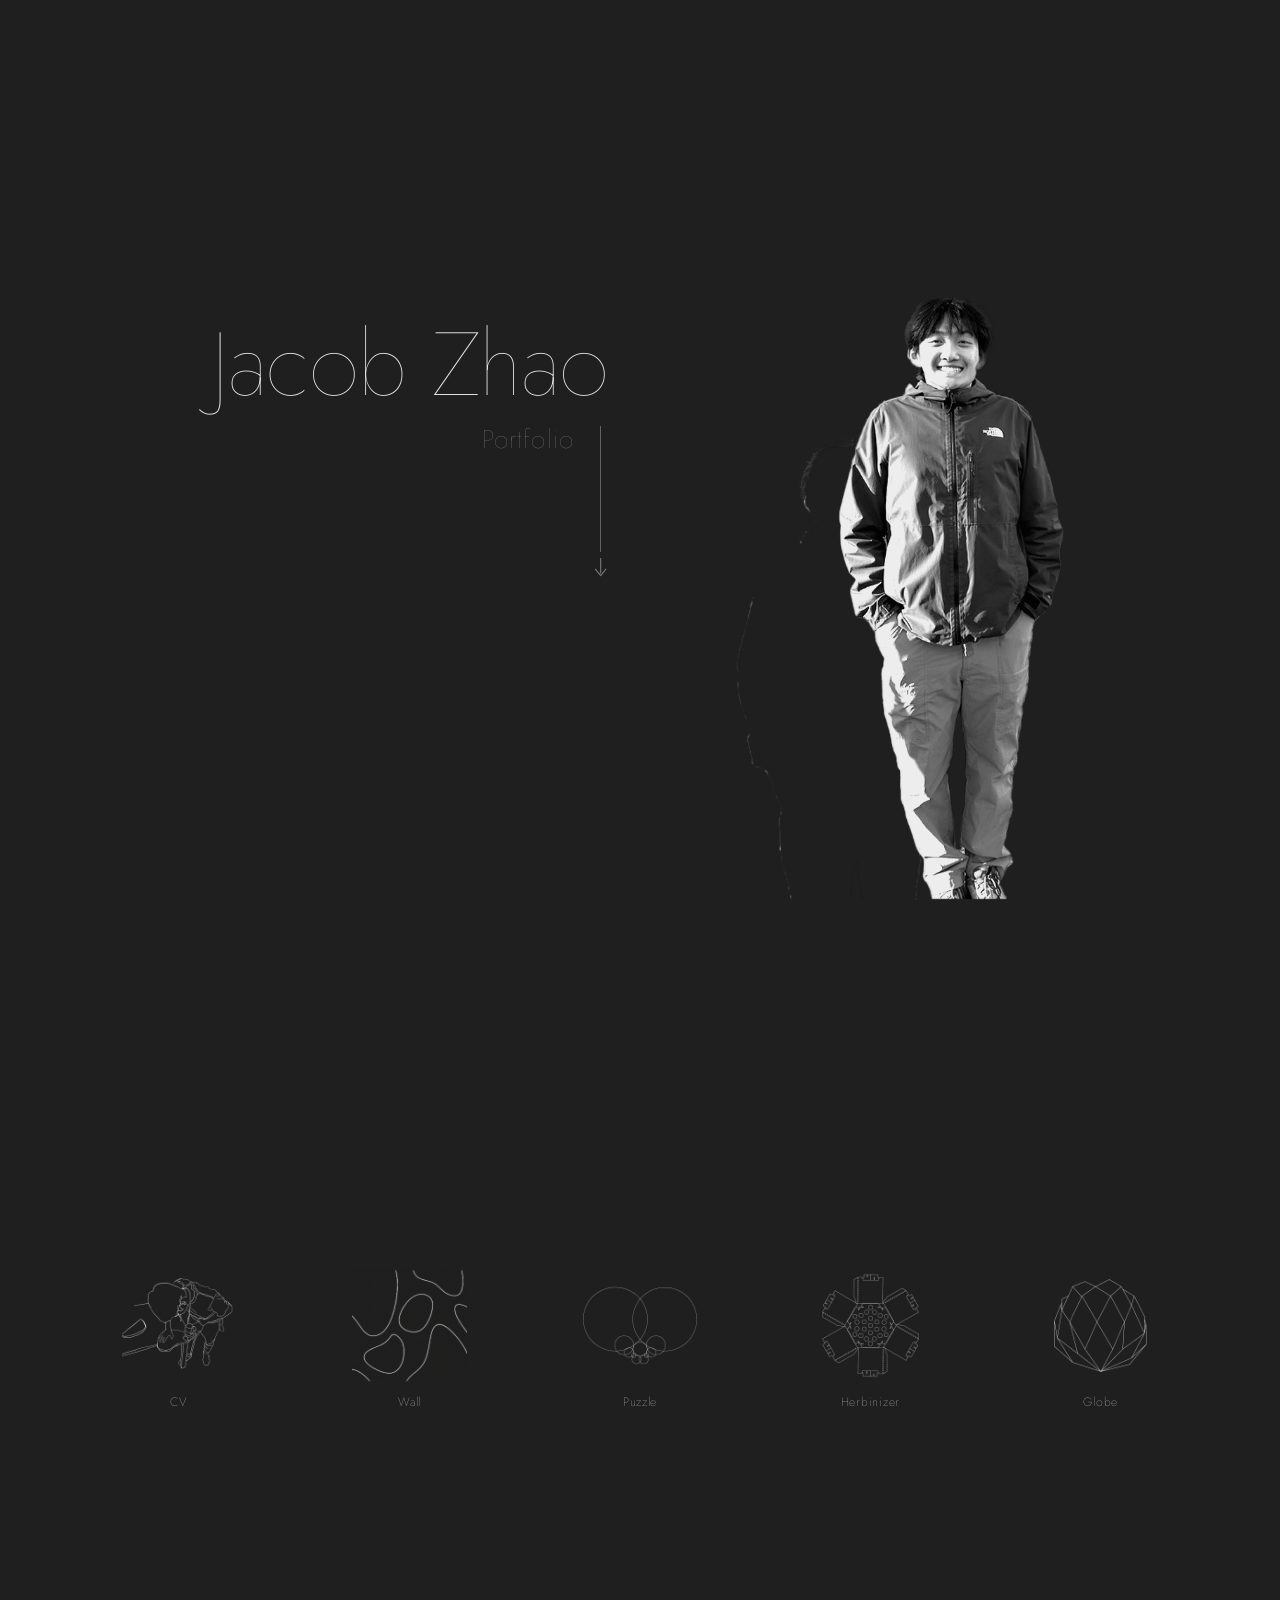
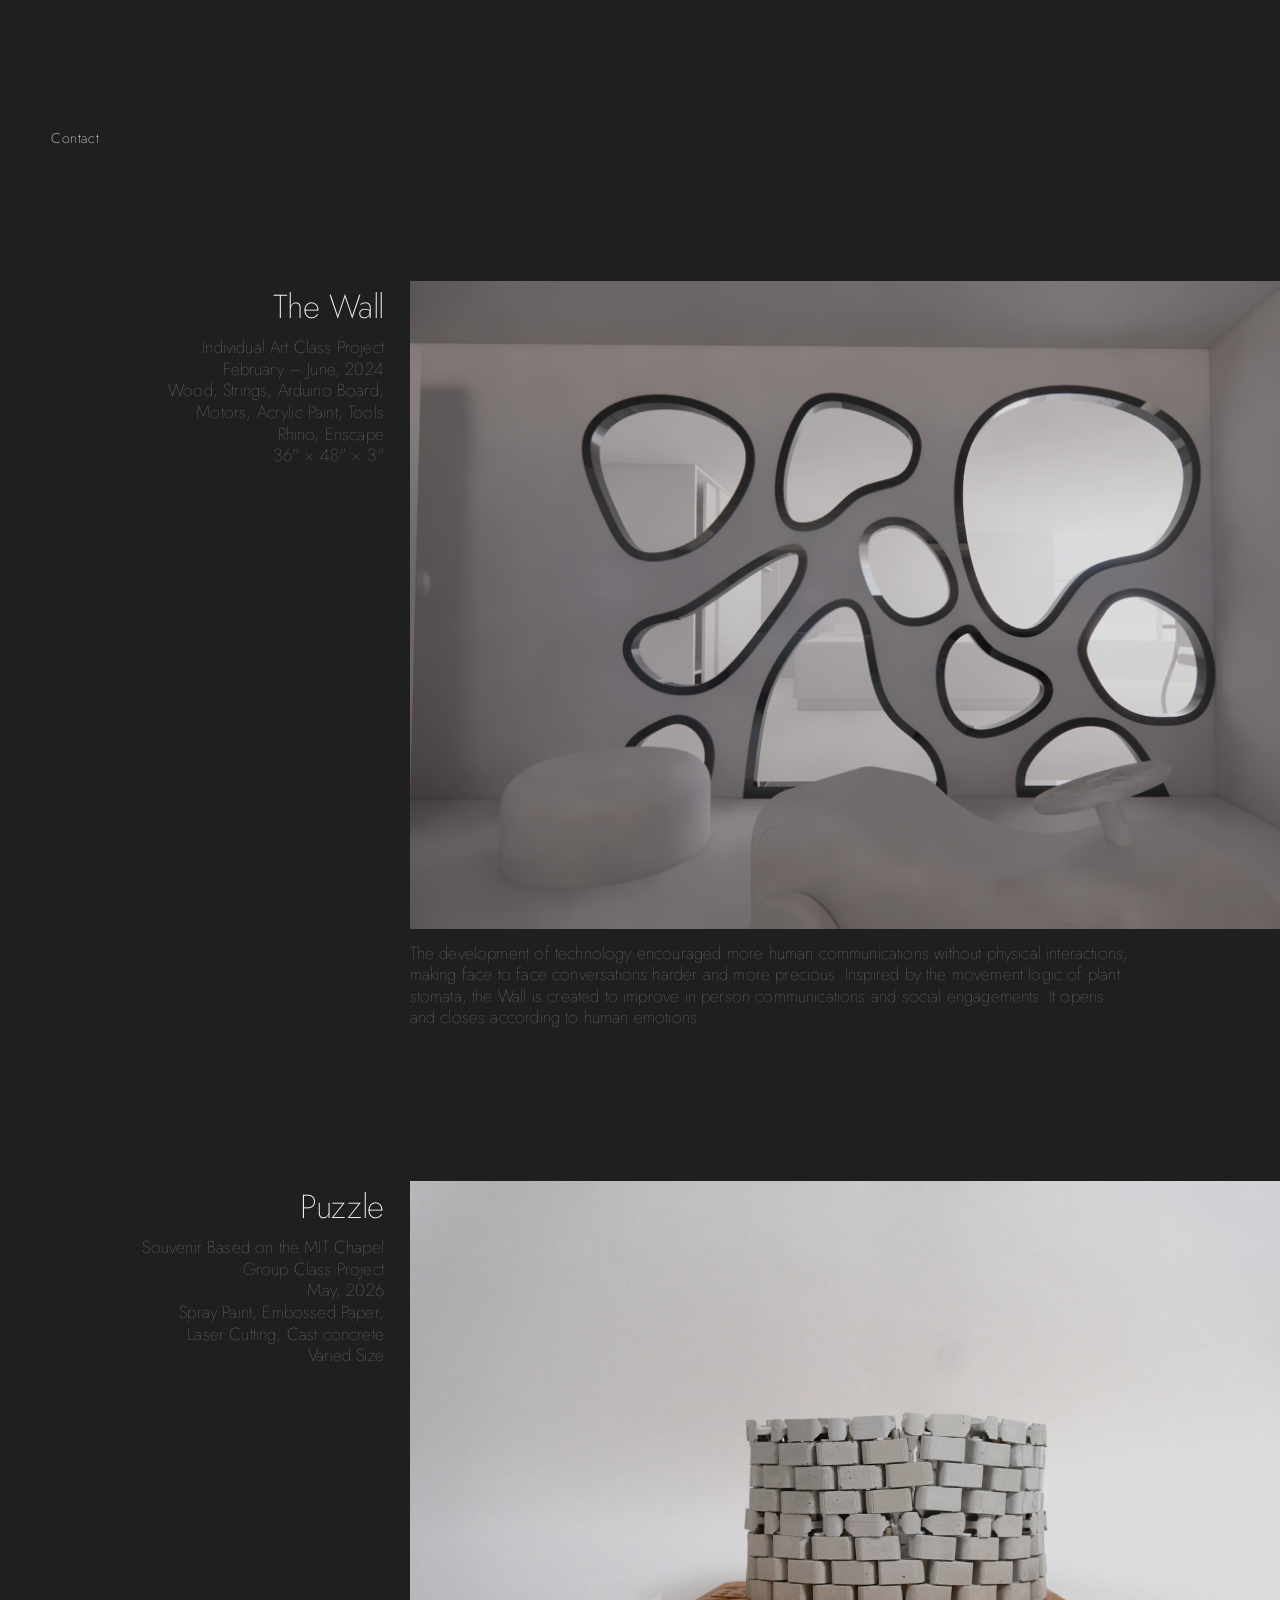
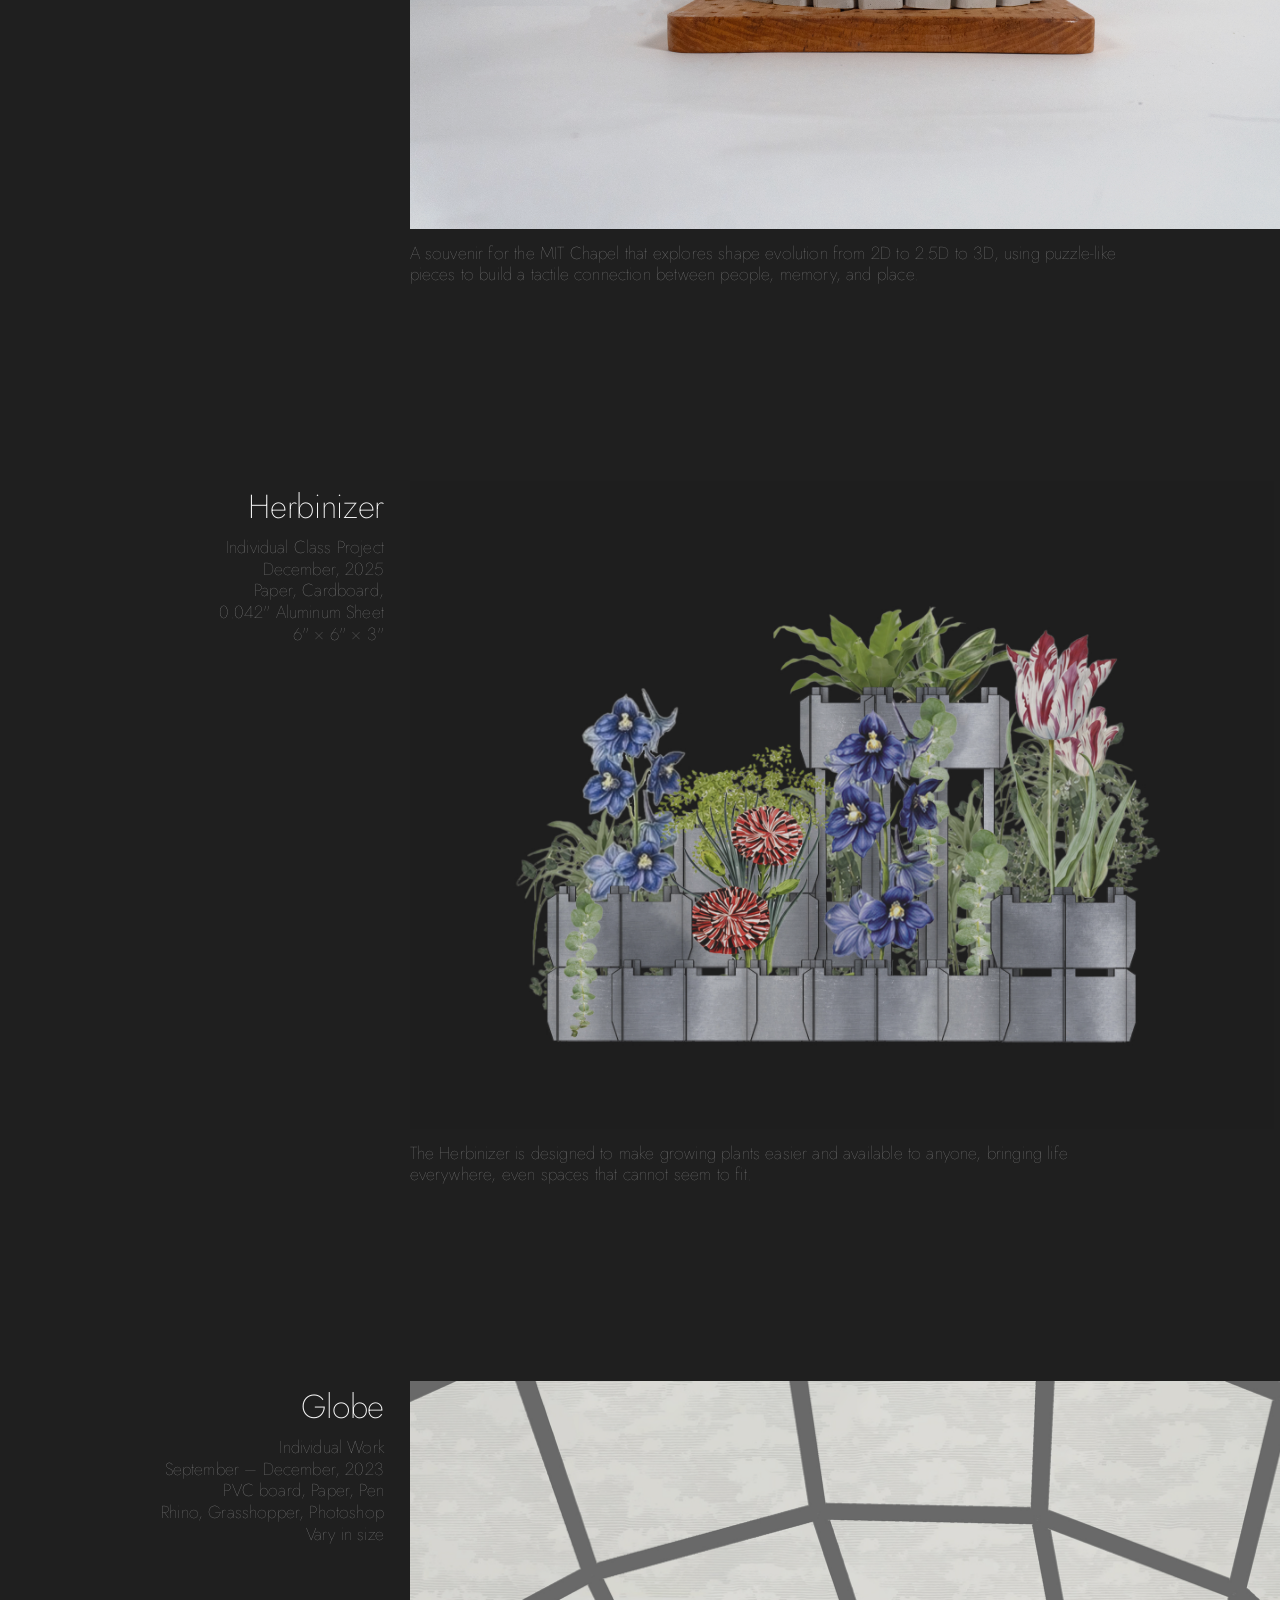
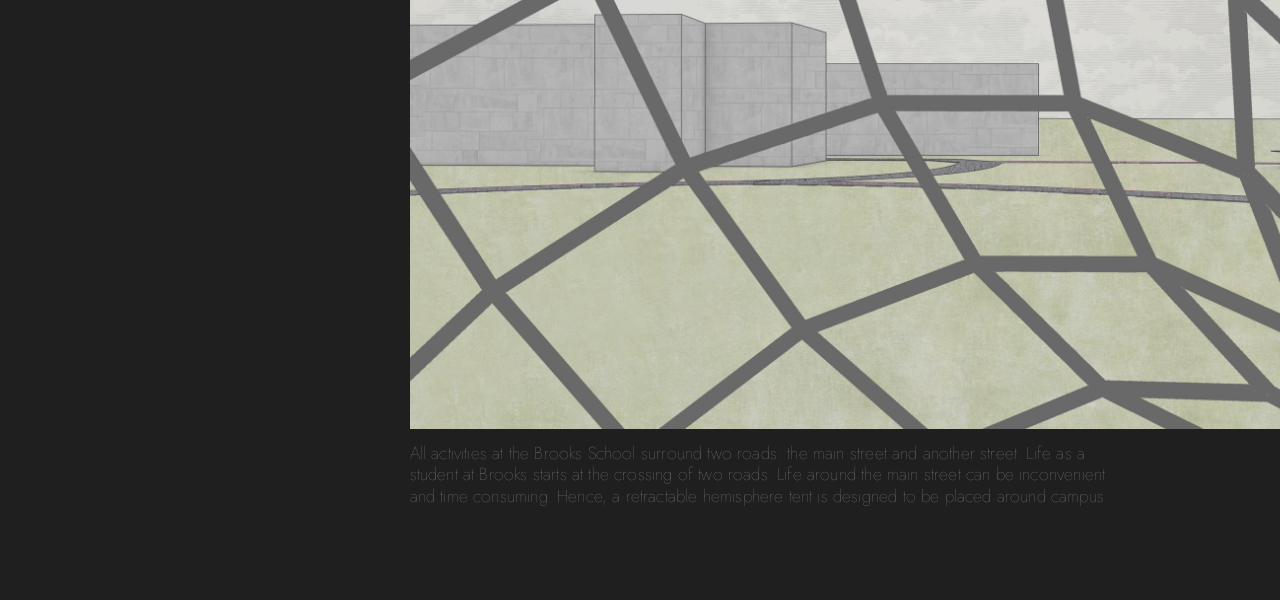
==== commit 99a59613: "Structure clean up" ====
--- a/index.html
+++ b/index.html
@@ -8,19 +8,22 @@
   <title>Jacob Zhao</title>
   <link rel="preconnect" href="https://fonts.googleapis.com">
   <link rel="preconnect" href="https://fonts.gstatic.com" crossorigin>
-  <link href="https://fonts.googleapis.com/css2?family=Jost:wght@100;200;300;400;500&display=swap" rel="stylesheet">
+  <link rel="preload" as="image" href="Home%20Page/Jacob.png">
+  <!-- Only the weights actually used (100, 200, 300) -->
+  <link href="https://fonts.googleapis.com/css2?family=Jost:wght@100;200;300&display=swap" rel="stylesheet">
   <style>
-    * {
-      margin: 0;
-      padding: 0;
-      box-sizing: border-box;
-    }
+    * { margin: 0; padding: 0; box-sizing: border-box; }
 
     :root {
       --bg: #1f1f1f;
       --text: rgba(255, 255, 255, 0.95);
       --muted: rgba(255, 255, 255, 0.62);
       --dim: rgba(255, 255, 255, 0.75);
+      --ease: cubic-bezier(0.16, 1, 0.3, 1);
+      --pad: clamp(28px, 4vw, 56px);
+      --safe-left: clamp(118px, 10vw, 155px);
+      --h-title: clamp(24px, 2.6vw, 44px);
+      --h-body: clamp(15px, 1.35vw, 24px);
     }
 
     html {
@@ -30,10 +33,7 @@
       overflow-y: scroll;
       scrollbar-width: none;
     }
-
-    html::-webkit-scrollbar {
-      display: none;
-    }
+    html::-webkit-scrollbar { display: none; }
 
     body {
       font-family: "Jost", sans-serif;
@@ -42,14 +42,17 @@
       height: 100%;
     }
 
-    button,
-    a {
+    button, a {
       touch-action: manipulation;
       -webkit-tap-highlight-color: transparent;
     }
 
+    img { display: block; }
+
+    /* 100vh fallback, then 100svh where supported (fixes mobile URL-bar jumps) */
     .snap-section {
       height: 100vh;
+      height: 100svh;
       width: 100%;
       scroll-snap-align: start;
       scroll-snap-stop: always;
@@ -58,12 +61,7 @@
     }
 
     /* ── COVER ── */
-    .cover {
-      background: var(--bg);
-      display: flex;
-      align-items: center;
-      justify-content: center;
-    }
+    .cover { display: flex; align-items: center; justify-content: center; }
 
     .cover-content {
       display: flex;
@@ -83,28 +81,9 @@
       pointer-events: none;
       transform: translateY(100%);
       opacity: 0;
-      animation: slideUpPhoto 1.2s cubic-bezier(0.16, 1, 0.3, 1) 0.7s forwards;
-    }
-
-    .cover-photo img {
-      height: 100%;
-      width: auto;
-      display: block;
-    }
-
-    @keyframes slideUpPhoto {
-      to {
-        transform: translateY(0);
-        opacity: 1;
-      }
-    }
-
-    @keyframes slideUpPhotoMobile {
-      to {
-        transform: translate(-50%, 0);
-        opacity: 1;
-      }
-    }
+      animation: slideUpPhoto 1.2s var(--ease) 0.7s forwards;
+    }
+    .cover-photo img { height: 100%; width: auto; }
 
     .cover-name {
       font-size: clamp(48px, 7vw, 110px);
@@ -114,7 +93,7 @@
       color: rgba(255, 255, 255, 0.88);
       transform: translateX(-80px);
       opacity: 0;
-      animation: slideInLeft 1s cubic-bezier(0.16, 1, 0.3, 1) 0.2s forwards;
+      animation: slideInLeft 1s var(--ease) 0.2s forwards;
     }
 
     .cover-sub {
@@ -124,7 +103,7 @@
       align-self: flex-end;
       transform: translateX(-80px);
       opacity: 0;
-      animation: slideInLeft 1s cubic-bezier(0.16, 1, 0.3, 1) 0.45s forwards;
+      animation: slideInLeft 1s var(--ease) 0.45s forwards;
     }
 
     .cover-portfolio {
@@ -136,12 +115,7 @@
       padding-right: clamp(14px, 1.5vw, 24px);
     }
 
-    .cover-line-wrap {
-      display: flex;
-      flex-direction: column;
-      align-items: center;
-      padding-top: 4px;
-    }
+    .cover-line-wrap { display: flex; flex-direction: column; align-items: center; padding-top: 4px; }
 
     .cover-vline {
       width: 1px;
@@ -149,7 +123,7 @@
       background: rgba(255, 255, 255, 0.3);
       transform: scaleY(0);
       transform-origin: top center;
-      animation: dropDown 1.1s cubic-bezier(0.16, 1, 0.3, 1) 0.9s forwards;
+      animation: dropDown 1.1s var(--ease) 0.9s forwards;
     }
 
     .cover-arrow {
@@ -157,98 +131,52 @@
       color: rgba(255, 255, 255, 0.45);
       transform: translateY(-220px);
       opacity: 0;
-      animation: arrowFall 1.1s cubic-bezier(0.16, 1, 0.3, 1) 0.9s forwards;
-    }
-
-    .cover-arrow svg {
-      width: clamp(12px, 1.2vw, 18px);
-      height: auto;
-      display: block;
-    }
-
-
-    @keyframes slideInLeft {
-      to {
-        transform: translateX(0);
-        opacity: 1;
-      }
-    }
-
-    @keyframes dropDown {
-      0% {
-        transform: scaleY(0);
-      }
-
-      100% {
-        transform: scaleY(1);
-      }
-    }
-
+      animation: arrowFall 1.1s var(--ease) 0.9s forwards;
+    }
+    .cover-arrow svg { width: clamp(12px, 1.2vw, 18px); height: auto; display: block; }
+
+    @keyframes slideUpPhoto { to { transform: translateY(0); opacity: 1; } }
+    @keyframes slideUpPhotoMobile { to { transform: translate(-50%, 0); opacity: 1; } }
+    @keyframes slideInLeft { to { transform: translateX(0); opacity: 1; } }
+    @keyframes dropDown { to { transform: scaleY(1); } }
     @keyframes arrowFall {
-      0% {
-        transform: translateY(-220px);
-        opacity: 0;
-      }
-
-      60% {
-        opacity: 1;
-      }
-
-      100% {
-        transform: translateY(0);
-        opacity: 1;
-      }
+      0% { transform: translateY(-220px); opacity: 0; }
+      60% { opacity: 1; }
+      100% { transform: translateY(0); opacity: 1; }
+    }
+    @keyframes iconSlideIn {
+      from { opacity: 0; transform: translateX(-80px); }
+      to { opacity: 1; transform: translateX(0); }
     }
 
     /* ── HOME ── */
     .home {
       display: flex;
       flex-direction: column;
-      padding: clamp(28px, 4vw, 56px);
-      height: 100vh;
+      padding: var(--pad);
+    }
+
+    /* Strip: centred at rest, slides to top when pinned */
+    .home-strip {
       position: relative;
-    }
-
-    /* ── HOME: top strip area ── */
-    .home-strip {
-      width: 100%;
-      flex-shrink: 0;
-      display: flex;
-      align-items: flex-start;
-      justify-content: center;
-      position: relative;
-      /* resting: strip sits centred in the page via flex on .home */
-      /* pinned: strip moves to the top via .home.project-pinned */
-    }
-
-    .home-work {
-      flex: 1;
       display: flex;
       align-items: center;
       justify-content: center;
-      min-height: 0;
-      overflow: hidden;
-      position: relative;
-    }
-
-    /* ── HOME-WORK: hidden at rest, expands when pinned ── */
+      flex: 1;
+      transition: flex 0.65s var(--ease);
+    }
+    .home.project-pinned .home-strip { flex: 0 0 auto; }
+
     .home-work {
       flex: 0;
       min-height: 0;
       overflow: hidden;
       position: relative;
-      transition: flex 0.65s cubic-bezier(0.16, 1, 0.3, 1);
-    }
-
-    .home.project-pinned .home-work {
-      flex: 1;
-    }
-
-    .home-bottom-wrap {
-      flex-shrink: 0;
-      display: flex;
-      flex-direction: column;
-    }
+      transition: flex 0.65s var(--ease);
+    }
+    .home.project-pinned .home-work { flex: 1; }
+
+    .home-bottom-wrap { flex-shrink: 0; display: flex; flex-direction: column; }
 
     .home-bottom {
       display: flex;
@@ -257,32 +185,24 @@
       position: relative;
     }
 
-    .home-nav {
-      display: flex;
-      gap: clamp(24px, 4vw, 64px);
-      align-items: flex-end;
-    }
-
-    .contact-toggle {
+    .home-nav { display: flex; gap: clamp(24px, 4vw, 64px); align-items: flex-end; }
+
+    .contact-toggle,
+    .contact-flyout-btn,
+    .email-addr {
       background: none;
       border: none;
       font-family: "Jost", sans-serif;
-      font-size: clamp(13px, 1.1vw, 17px);
-      font-weight: 200;
       letter-spacing: 0.04em;
-      color: var(--text);
       cursor: pointer;
       padding: 0;
-      transition: opacity 0.2s;
-    }
-
-    .contact-toggle:hover {
-      opacity: 0.5;
-    }
-
-    .contact-wrap {
-      position: relative;
-    }
+      transition: color 0.2s, opacity 0.2s;
+    }
+
+    .contact-toggle { font-size: clamp(13px, 1.1vw, 17px); font-weight: 200; color: var(--text); }
+    .contact-toggle:hover { opacity: 0.5; }
+
+    .contact-wrap { position: relative; }
 
     .contact-flyout {
       position: absolute;
@@ -298,14 +218,10 @@
       transition: opacity 0.6s ease, transform 0.6s ease;
       white-space: nowrap;
     }
-
-    .contact-wrap.open .contact-flyout {
-      opacity: 1;
-      transform: translateX(0);
-      pointer-events: auto;
-    }
-
-    .contact-flyout a {
+    .contact-wrap.open .contact-flyout { opacity: 1; transform: translateX(0); pointer-events: auto; }
+
+    .contact-flyout a,
+    .contact-flyout-btn {
       font-size: clamp(13px, 1.1vw, 17px);
       font-weight: 100;
       letter-spacing: 0.04em;
@@ -313,31 +229,10 @@
       text-decoration: none;
       transition: color 0.2s;
     }
-
-    .contact-flyout a:hover {
-      color: var(--text);
-    }
-
-    .contact-flyout-btn {
-      background: none;
-      border: none;
-      font-family: "Jost", sans-serif;
-      font-size: clamp(13px, 1.1vw, 17px);
-      font-weight: 100;
-      letter-spacing: 0.04em;
-      color: var(--dim);
-      cursor: pointer;
-      padding: 0;
-      transition: color 0.2s;
-    }
-
-    .contact-flyout-btn:hover {
-      color: var(--text);
-    }
-
-    .email-wrap {
-      position: relative;
-    }
+    .contact-flyout a:hover,
+    .contact-flyout-btn:hover { color: var(--text); }
+
+    .email-wrap { position: relative; }
 
     .email-sub {
       position: absolute;
@@ -352,30 +247,15 @@
       transition: opacity 0.35s ease, transform 0.35s ease;
       white-space: nowrap;
     }
-
-    .email-wrap.open .email-sub {
-      opacity: 1;
-      pointer-events: auto;
-      transform: translateY(0);
-    }
+    .email-wrap.open .email-sub { opacity: 1; pointer-events: auto; transform: translateY(0); }
 
     .email-addr {
-      background: none;
-      border: none;
-      font-family: "Jost", sans-serif;
       font-size: clamp(12px, 1vw, 15px);
       font-weight: 100;
-      letter-spacing: 0.04em;
       color: rgba(255, 255, 255, 0.45);
-      cursor: pointer;
-      padding: 0;
       text-align: left;
-      transition: color 0.2s;
-    }
-
-    .email-addr:hover {
-      color: var(--text);
-    }
+    }
+    .email-addr:hover { color: var(--text); }
 
     .copy-toast {
       position: fixed;
@@ -385,7 +265,6 @@
       background: rgba(255, 255, 255, 0.08);
       border: 1px solid rgba(255, 255, 255, 0.12);
       color: rgba(255, 255, 255, 0.75);
-      font-family: "Jost", sans-serif;
       font-size: 13px;
       font-weight: 200;
       letter-spacing: 0.06em;
@@ -396,26 +275,18 @@
       z-index: 9999;
       white-space: nowrap;
     }
-
-    .copy-toast.show {
-      opacity: 1;
-      transform: translateX(-50%) translateY(0);
-    }
-
-    /* ── CONTENTS ROW — resting state ── */
+    .copy-toast.show { opacity: 1; transform: translateX(-50%) translateY(0); }
+
+    /* ── CONTENTS ROW ── */
     .contents-row {
       display: flex;
       flex-direction: row;
       align-items: center;
       justify-content: center;
       width: min(90vw, 1200px);
-      /* transitions for every animating property */
-      transition:
-        width 0.65s cubic-bezier(0.16, 1, 0.3, 1),
-        gap 0.65s cubic-bezier(0.16, 1, 0.3, 1);
-    }
-
-    /* ── ICON — resting state ── */
+      transition: width 0.65s var(--ease), gap 0.65s var(--ease);
+    }
+
     .project-icon {
       background: none;
       border: 0;
@@ -429,26 +300,9 @@
       flex: 1;
       padding: clamp(14px, 2vw, 28px) clamp(10px, 1.5vw, 22px);
       position: relative;
-      /* All sub-properties that change on pin */
-      transition:
-        opacity 0.45s cubic-bezier(0.16, 1, 0.3, 1),
-        padding 0.65s cubic-bezier(0.16, 1, 0.3, 1);
-    }
-
-    /* hairline dividers between icons */
-    .project-icon:not(:last-child)::after {
-      content: '';
-      position: absolute;
-      right: 0;
-      top: 50%;
-      transform: translateY(-50%);
-      height: clamp(40px, 6vh, 64px);
-      width: 1px;
-      background: rgba(255, 255, 255, 0.1);
-      transition: height 0.65s cubic-bezier(0.16, 1, 0.3, 1), opacity 0.45s ease;
-    }
-
-    /* active-dot indicator */
+      transition: opacity 0.45s var(--ease), padding 0.65s var(--ease);
+    }
+
     .project-icon::before {
       content: '';
       position: absolute;
@@ -462,40 +316,21 @@
       opacity: 0;
       transition: opacity 0.25s ease;
     }
-
-    .project-icon.icon-active::before {
-      opacity: 1;
-    }
-
-    .project-icon:not(.icon-active):hover {
-      opacity: 0.45;
-    }
-
-    .project-icon.icon-active {
-      opacity: 1;
-    }
-
-    /* ── SQUARE (image container) ── */
+    .project-icon.icon-active::before { opacity: 1; }
+    .project-icon:not(.icon-active):hover { opacity: 0.45; }
+    .project-icon.icon-active { opacity: 1; }
+
     .square {
       width: clamp(80px, 9vw, 140px);
       aspect-ratio: 1/1;
-      border: none;
-      background: transparent;
       display: flex;
       align-items: center;
       justify-content: center;
       overflow: hidden;
-      transition: width 0.65s cubic-bezier(0.16, 1, 0.3, 1);
-    }
-
-    .square img {
-      width: 100%;
-      height: 100%;
-      object-fit: contain;
-      display: block;
-    }
-
-    /* ── LABEL ── */
+      transition: width 0.65s var(--ease);
+    }
+    .square img { width: 100%; height: 100%; object-fit: contain; }
+
     .project-name {
       font-size: clamp(11px, 0.95vw, 14px);
       font-weight: 200;
@@ -503,100 +338,27 @@
       letter-spacing: 0.06em;
       text-align: center;
       color: rgba(255, 255, 255, 0.55);
-      transition: font-size 0.65s cubic-bezier(0.16, 1, 0.3, 1), opacity 0.45s ease;
-    }
-
-    /* ── CONTENTS ICONS — slide in from the left when home enters view ── */
-    .home.icons-animate .project-icon {
-      animation: iconSlideIn 0.9s cubic-bezier(0.16, 1, 0.3, 1) backwards;
-    }
-
-    .home.icons-animate .project-icon:nth-child(1) {
-      animation-delay: 0.1s;
-    }
-
-    .home.icons-animate .project-icon:nth-child(2) {
-      animation-delay: 0.22s;
-    }
-
-    .home.icons-animate .project-icon:nth-child(3) {
-      animation-delay: 0.34s;
-    }
-
-    .home.icons-animate .project-icon:nth-child(4) {
-      animation-delay: 0.46s;
-    }
-
-    .home.icons-animate .project-icon:nth-child(5) {
-      animation-delay: 0.58s;
-    }
-
-    @keyframes iconSlideIn {
-      from {
-        opacity: 0;
-        transform: translateX(-80px);
-      }
-
-      to {
-        opacity: 1;
-        transform: translateX(0);
-      }
-    }
-
-    /* ── PINNED STATE  ── */
-    /* When an icon is clicked the home section gets .project-pinned.
-       The strip slides to the top, icons shrink, card slides in below. */
-
-    /* Rearrange home layout so strip is at top */
-    .home.project-pinned {
-      flex-direction: column;
-    }
-
-    /* Strip itself gets a bottom hairline and tighter vertical padding */
-    .home.project-pinned .contents-row {
-      width: 100%;
-      border-bottom: 1px solid rgba(255, 255, 255, 0.1);
-    }
-
-    /* Icons shrink to compact top-bar size */
-    .home.project-pinned .project-icon {
-      padding: clamp(8px, 1.2vh, 16px) clamp(8px, 1vw, 16px);
-    }
-
-    .home.project-pinned .project-icon:not(:last-child)::after {
-      height: 32px;
-    }
-
-    /* All icons shrink by default when pinned */
-    .home.project-pinned .square {
-      width: clamp(36px, 3.5vw, 52px);
-    }
-
-    .home.project-pinned .project-name {
-      font-size: clamp(9px, 0.72vw, 11px);
-      opacity: 0.55;
-    }
-
-    /* Active icon stays at full resting size — clearly stands out */
-    .home.project-pinned .project-icon.icon-active .square {
-      width: clamp(72px, 8vw, 118px);
-    }
-
-    .home.project-pinned .project-icon.icon-active .project-name {
-      font-size: clamp(11px, 0.95vw, 14px);
-      opacity: 1;
-    }
-
-    /* Non-active icons dim when strip is pinned */
-    .home.project-pinned .project-icon:not(.icon-active) {
-      opacity: 0.38;
-    }
-
-    .home.project-pinned .project-icon:not(.icon-active):hover {
-      opacity: 0.72;
-    }
-
-    /* ── STRIP PREV / NEXT ARROWS ── */
+      transition: font-size 0.65s var(--ease), opacity 0.45s ease;
+    }
+
+    .home.icons-animate .project-icon { animation: iconSlideIn 0.9s var(--ease) backwards; }
+    .home.icons-animate .project-icon:nth-child(1) { animation-delay: 0.1s; }
+    .home.icons-animate .project-icon:nth-child(2) { animation-delay: 0.22s; }
+    .home.icons-animate .project-icon:nth-child(3) { animation-delay: 0.34s; }
+    .home.icons-animate .project-icon:nth-child(4) { animation-delay: 0.46s; }
+    .home.icons-animate .project-icon:nth-child(5) { animation-delay: 0.58s; }
+
+    /* ── PINNED STATE ── */
+    .home.project-pinned .contents-row { width: 100%; border-bottom: 1px solid rgba(255, 255, 255, 0.1); }
+    .home.project-pinned .project-icon { padding: clamp(8px, 1.2vh, 16px) clamp(8px, 1vw, 16px); }
+    .home.project-pinned .square { width: clamp(36px, 3.5vw, 52px); }
+    .home.project-pinned .project-name { font-size: clamp(9px, 0.72vw, 11px); opacity: 0.55; }
+    .home.project-pinned .project-icon.icon-active .square { width: clamp(72px, 8vw, 118px); }
+    .home.project-pinned .project-icon.icon-active .project-name { font-size: clamp(11px, 0.95vw, 14px); opacity: 1; }
+    .home.project-pinned .project-icon:not(.icon-active) { opacity: 0.38; }
+    .home.project-pinned .project-icon:not(.icon-active):hover { opacity: 0.72; }
+
+    /* ── STRIP PREV / NEXT ── */
     .strip-nav {
       position: absolute;
       top: 0;
@@ -608,161 +370,32 @@
       background: none;
       border: none;
       cursor: pointer;
-      color: rgba(255, 255, 255, 0.0);
+      color: rgba(255, 255, 255, 0.22);
       font-family: "Jost", sans-serif;
       font-size: clamp(18px, 1.8vw, 26px);
       font-weight: 100;
-      padding: 0;
       transition: color 0.3s ease, opacity 0.4s ease;
       opacity: 0;
       pointer-events: none;
       z-index: 10;
     }
-
-    .strip-nav.prev {
-      left: 0;
-    }
-
-    .strip-nav.next {
-      right: 0;
-    }
-
-    /* Show arrows when pinned and direction is available */
-    .home.project-pinned .strip-nav {
-      opacity: 1;
-      pointer-events: auto;
-      color: rgba(255, 255, 255, 0.22);
-    }
-
-    .home.project-pinned .strip-nav:hover {
-      color: rgba(255, 255, 255, 0.75);
-    }
-
-    .home.project-pinned .strip-nav:disabled {
-      opacity: 0;
-      pointer-events: none;
-    }
+    .strip-nav.prev { left: 0; }
+    .strip-nav.next { right: 0; }
+    .home.project-pinned .strip-nav { opacity: 1; pointer-events: auto; }
+    .home.project-pinned .strip-nav:hover { color: rgba(255, 255, 255, 0.75); }
+    .home.project-pinned .strip-nav:disabled { opacity: 0; pointer-events: none; }
 
     .project-view {
       position: absolute;
       inset: 0;
       display: flex;
       align-items: center;
-      justify-content: stretch;
       opacity: 0;
       pointer-events: none;
       transform: translateY(32px);
-      transition: opacity 0.55s cubic-bezier(0.16, 1, 0.3, 1),
-        transform 0.55s cubic-bezier(0.16, 1, 0.3, 1);
-    }
-
-    .home.project-pinned .project-view {
-      opacity: 1;
-      pointer-events: auto;
-      transform: translateY(0);
-    }
-
-    /* hint fades out when pinned */
-    .home.project-pinned .home-hint {
-      opacity: 0;
-    }
-
-    /* ── HOME STRIP layout ──
-       At rest: strip is the only child with flex:1 centering in the flex column.
-       When pinned: strip stays at top (order 0), home-work expands (flex:1). */
-    .home-strip {
-      display: flex;
-      align-items: center;
-      justify-content: center;
-      /* At rest take up all available space so it appears vertically centred */
-      flex: 1;
-      transition: flex 0.65s cubic-bezier(0.16, 1, 0.3, 1);
-    }
-
-    .home.project-pinned .home-strip {
-      flex: 0 0 auto;
-    }
-
-    .home.project-pinned .home-work {
-      flex: 1;
-    }
-
-    .project-rail {
-      height: 70%;
-      display: flex;
-      flex-direction: column;
-      justify-content: center;
-      gap: clamp(12px, 1.8vh, 24px);
-      align-items: flex-start;
-    }
-
-    .rail-button {
-      background: none;
-      border: 0;
-      color: rgba(255, 255, 255, 0.5);
-      font-family: "Jost", sans-serif;
-      cursor: pointer;
-      display: flex;
-      align-items: center;
-      gap: 10px;
-      font-size: clamp(12px, 0.95vw, 15px);
-      font-weight: 200;
-      transition: opacity 0.2s ease, color 0.2s ease;
-    }
-
-    .rail-button:hover,
-    .rail-button.active {
-      color: rgba(255, 255, 255, 0.95);
-    }
-
-    .rail-square {
-      width: clamp(26px, 3vw, 44px);
-      aspect-ratio: 1/1;
-      border: none;
-      background: transparent;
-      display: flex;
-      align-items: center;
-      justify-content: center;
-      overflow: hidden;
-    }
-
-    .rail-square img {
-      width: 100%;
-      height: 100%;
-      object-fit: contain;
-      display: block;
-    }
-
-    .rail-button.cv-active,
-    .rail-button.cv-active span {
-      color: rgba(255, 255, 255, 0.95);
-    }
-
-    /* ── FIXED VERTICAL NAV ── */
-    .fixed-project-rail {
-      position: fixed;
-      left: clamp(16px, 2vw, 32px);
-      top: 50%;
-      transform: translateY(-50%);
-      z-index: 50;
-      display: flex;
-      flex-direction: column;
-      justify-content: center;
-      gap: clamp(18px, 2.5vh, 32px);
-      align-items: flex-start;
-      opacity: 0;
-      pointer-events: none;
-      transition: opacity 0.45s ease;
-    }
-
-    .fixed-project-rail.visible {
-      opacity: 1;
-      pointer-events: auto;
-    }
-
-    .fixed-project-rail .rail-button {
-      backdrop-filter: blur(2px);
-    }
+      transition: opacity 0.55s var(--ease), transform 0.55s var(--ease);
+    }
+    .home.project-pinned .project-view { opacity: 1; pointer-events: auto; transform: translateY(0); }
 
     /* ── PROJECT CARDS ── */
     .project-card {
@@ -772,24 +405,21 @@
       gap: clamp(16px, 1.6vw, 28px);
       align-items: start;
       height: 100%;
-      padding: clamp(24px, 3vh, 44px) clamp(28px, 4vw, 56px);
-    }
-
-    .project-card.active {
-      display: grid;
-      cursor: pointer;
-    }
+      padding: clamp(24px, 3vh, 44px) var(--pad);
+    }
+    .project-card.active { display: grid; cursor: pointer; }
 
     .project-info {
+      grid-column: 1;
+      grid-row: 1;
       text-align: right;
-      padding-top: 0;
       display: flex;
       flex-direction: column;
       align-items: flex-end;
     }
 
     .project-info h2 {
-      font-size: clamp(24px, 2.6vw, 44px);
+      font-size: var(--h-title);
       font-weight: 200;
       letter-spacing: -0.01em;
       line-height: 1;
@@ -797,131 +427,90 @@
     }
 
     .project-info p,
-    .project-description p {
-      font-size: clamp(15px, 1.35vw, 24px);
+    .project-description p,
+    .gallery-meta {
+      font-size: var(--h-body);
       font-weight: 100;
       line-height: 1.25;
       color: var(--dim);
     }
-
-    .project-info p {
-      text-align: right;
-      max-width: 420px;
-    }
-
-    .project-image {
-      width: 100%;
-      aspect-ratio: 16/9;
-      overflow: hidden;
-      align-self: start;
-      grid-column: 2;
+    .project-info p { text-align: right; max-width: 420px; }
+
+    .project-image { grid-column: 2; grid-row: 1; width: 100%; aspect-ratio: 16/9; overflow: hidden; align-self: start; }
+    .project-image img { width: 100%; height: 100%; object-fit: cover; }
+
+    .project-description {
+      grid-column: 3;
       grid-row: 1;
-      margin-top: 0;
-    }
-
-    .project-image img {
-      width: 100%;
-      height: 100%;
-      object-fit: cover;
-      display: block;
-    }
-
-    .project-description {
-      padding-top: 0;
       display: flex;
       flex-direction: column;
       gap: clamp(34px, 5vh, 70px);
-      grid-column: 3;
-      grid-row: 1;
-    }
-
-    .project-info {
-      grid-column: 1;
-      grid-row: 1;
-    }
-
-    .home-bottom {
-      display: flex;
-      justify-content: space-between;
-      align-items: flex-end;
-      position: relative;
-    }
-
-    .home-hint {
-      font-size: 11px;
-      font-weight: 100;
-      letter-spacing: 0.1em;
-      color: rgba(255, 255, 255, 0.22);
-      white-space: nowrap;
-      transition: opacity 0.4s ease;
-    }
-
-    /* ── HOME BOTTOM HINTS ROW ── */
-    .home-hints-row {
-      display: flex;
+    }
+
+    /* ── FIXED VERTICAL NAV ── */
+    .rail-button {
+      background: none;
+      border: 0;
+      color: rgba(255, 255, 255, 0.5);
+      font-family: "Jost", sans-serif;
+      cursor: pointer;
+      display: flex;
+      align-items: center;
+      gap: 10px;
+      font-size: clamp(12px, 0.95vw, 15px);
+      font-weight: 200;
+      transition: color 0.2s ease;
+    }
+    .rail-button:hover,
+    .rail-button.active { color: rgba(255, 255, 255, 0.95); }
+
+    .rail-square {
+      width: clamp(26px, 3vw, 44px);
+      aspect-ratio: 1/1;
+      display: flex;
+      align-items: center;
       justify-content: center;
-      gap: clamp(20px, 4vw, 48px);
-      padding-bottom: clamp(6px, 1vh, 12px);
-      opacity: 0.6;
-      transition: opacity 0.4s ease;
-    }
-
-    .home.project-pinned .home-hints-row {
+      overflow: hidden;
+    }
+    .rail-square img { width: 100%; height: 100%; object-fit: contain; }
+
+    .fixed-project-rail {
+      position: fixed;
+      left: clamp(16px, 2vw, 32px);
+      top: 50%;
+      transform: translateY(-50%);
+      z-index: 50;
+      display: flex;
+      flex-direction: column;
+      justify-content: center;
+      gap: clamp(18px, 2.5vh, 32px);
+      align-items: flex-start;
       opacity: 0;
       pointer-events: none;
-    }
-
-    /* Desktop shows desktop hints, hides mobile hints */
-    .mobile-hints { display: none; }
-    .desktop-hints { display: flex; }
-
-    .home-hint-item {
-      display: flex;
-      align-items: center;
-      gap: 7px;
-      font-size: 10px;
-      font-weight: 200;
-      letter-spacing: 0.12em;
-      text-transform: uppercase;
-      color: rgba(255, 255, 255, 0.32);
-      white-space: nowrap;
-    }
-
-    .home-hint-item svg {
-      opacity: 0.5;
-      flex-shrink: 0;
-    }
-
-    /* hint fades out when pinned */
-    .home.project-pinned .home-hint {
-      opacity: 0;
-    }
-    .project-detail-section {
+      transition: opacity 0.45s ease;
+    }
+    .fixed-project-rail.visible { opacity: 1; pointer-events: auto; }
+
+    /* ── PROJECT DETAIL SECTIONS (shared by all four galleries) ── */
+    .detail-section {
       height: 100vh;
+      height: 100svh;
       width: 100%;
       scroll-snap-align: start;
       scroll-snap-stop: always;
       position: relative;
       overflow: hidden;
       background: var(--bg);
-    }
-
-    /* ── WALL SECTION LAYOUT ── */
-    #wall-section {
-      --wall-safe-left: clamp(118px, 10vw, 155px);
-
       display: flex;
       align-items: center;
-      overflow: hidden;
-      padding: 0;
-    }
-
-    .wall-floating-title {
+    }
+
+    .floating-title {
       position: absolute;
-      top: clamp(28px, 4vw, 56px);
-      left: var(--wall-safe-left);
+      top: var(--pad);
+      left: var(--safe-left);
       z-index: 8;
-      font-size: clamp(24px, 2.6vw, 44px);
+      font-size: var(--h-title);
       font-weight: 200;
       letter-spacing: -0.01em;
       line-height: 1;
@@ -932,126 +521,83 @@
       transform: translateY(-10px);
       transition: opacity 0.28s ease, transform 0.28s ease;
     }
-
-    #wall-section.show-wall-title .wall-floating-title {
-      opacity: 1;
-      transform: translateY(0);
-    }
-
-    /* ── WALL HORIZONTAL SCROLL CONTAINER ── */
-    .wall-gallery {
-      /* Starts after the fixed project nav, so scrolling content is clipped
-         before it can pass underneath the nav column. */
-
-      width: calc(100% - var(--wall-safe-left));
+    .detail-section.show-title .floating-title { opacity: 1; transform: translateY(0); }
+
+    .gallery {
+      width: calc(100% - var(--safe-left));
       height: 100%;
-      margin-left: var(--wall-safe-left);
-
+      margin-left: var(--safe-left);
       display: flex;
       align-items: flex-start;
-      padding-top: clamp(68px, 9vh, 96px);
+      padding: clamp(68px, 9vh, 96px) var(--pad) 0 0;
       gap: clamp(16px, 2vw, 28px);
-      padding-left: 0;
-      padding-right: clamp(28px, 4vw, 56px);
       overflow-x: auto;
       overflow-y: hidden;
       scroll-snap-type: x mandatory;
       scroll-behavior: smooth;
       scrollbar-width: none;
     }
-
-    .wall-gallery::-webkit-scrollbar {
-      display: none;
-    }
-
-    .wall-gallery-info {
-      flex: 0 0 clamp(260px, 0.85fr, 340px);
-      min-width: clamp(240px, 20vw, 340px);
+    .gallery::-webkit-scrollbar { display: none; }
+
+    .gallery-info {
+      flex: 0 0 clamp(240px, 20vw, 340px);
       display: flex;
       flex-direction: column;
-      justify-content: flex-start;
       align-items: flex-end;
       text-align: right;
       scroll-snap-align: start;
       padding-top: clamp(6px, 1vh, 18px);
     }
 
-    .wall-left-title {
-      font-size: clamp(24px, 2.6vw, 44px);
+    .gallery-title {
+      font-size: var(--h-title);
       font-weight: 200;
       letter-spacing: -0.01em;
       line-height: 1;
-      color: var(--text);
+      margin-bottom: 14px;
       user-select: none;
-      margin-bottom: 14px;
-    }
-
-    .wall-left-meta {
-      font-size: clamp(15px, 1.35vw, 24px);
-      font-weight: 100;
-      line-height: 1.25;
-      color: var(--dim);
-      letter-spacing: 0.01em;
-      max-width: 420px;
-    }
-
-    .wall-gallery-img {
+    }
+    .gallery-meta { letter-spacing: 0.01em; max-width: 420px; }
+
+    .slide {
       flex: 0 0 auto;
+      height: 72vh;
+      scroll-snap-align: start;
+      position: relative;
+    }
+
+    .gallery-img {
       height: 72vh;
       width: auto;
       object-fit: cover;
-      display: block;
-      scroll-snap-align: start;
       opacity: 0.85;
       transition: opacity 0.3s;
       cursor: pointer;
     }
-
-    .wall-gallery-img:hover {
-      opacity: 1;
-    }
-
-    .wall-slide {
-      flex: 0 0 auto;
-      width: auto;
-      height: 72vh;
-      scroll-snap-align: start;
-      position: relative;
-      display: block;
-    }
-
-    .wall-slide .wall-gallery-img {
-      height: 72vh;
-      width: auto;
-      scroll-snap-align: none;
-    }
-
-    .wall-caption {
+    .gallery-img:hover { opacity: 1; }
+
+    .caption {
       position: absolute;
       left: 0;
       top: calc(72vh + clamp(12px, 1.5vh, 18px));
       width: 100%;
       max-width: 720px;
-
-      font-family: "Jost", sans-serif;
-      font-size: clamp(15px, 1.35vw, 24px);
+      font-size: var(--h-body);
       font-weight: 100;
       line-height: 1.25;
       letter-spacing: 0.01em;
       color: var(--dim);
-
       opacity: 0;
       transform: translateY(8px);
       transition: opacity 0.35s ease, transform 0.35s ease;
       pointer-events: none;
     }
-
-    .wall-slide.active .wall-caption {
-      opacity: 1;
-      transform: translateY(0);
-    }
-
-    /* ── CV PREVIEW MODAL ── */
+    .slide.active .caption { opacity: 1; transform: translateY(0); }
+
+    /* Trailing space (sized in JS) so the last slide can snap flush left */
+    .gallery-spacer { flex: 0 0 var(--end-space, 40px); height: 1px; pointer-events: none; }
+
+    /* ── CV MODAL ── */
     .cv-modal {
       position: fixed;
       inset: 0;
@@ -1061,13 +607,9 @@
       flex-direction: column;
       opacity: 0;
       pointer-events: none;
-      transition: opacity 0.38s cubic-bezier(0.16, 1, 0.3, 1);
-    }
-
-    .cv-modal.open {
-      opacity: 1;
-      pointer-events: auto;
-    }
+      transition: opacity 0.38s var(--ease);
+    }
+    .cv-modal.open { opacity: 1; pointer-events: auto; }
 
     .cv-modal-header {
       flex-shrink: 0;
@@ -1078,18 +620,8 @@
       border-bottom: 1px solid rgba(255, 255, 255, 0.07);
     }
 
-    .cv-modal-title {
-      font-size: clamp(12px, 1vw, 15px);
-      font-weight: 200;
-      letter-spacing: 0.1em;
-      color: rgba(255, 255, 255, 0.45);
-    }
-
-    .cv-modal-actions {
-      display: flex;
-      align-items: center;
-      gap: clamp(12px, 2vw, 24px);
-    }
+    .cv-modal-title { font-size: clamp(12px, 1vw, 15px); font-weight: 200; letter-spacing: 0.1em; color: rgba(255, 255, 255, 0.45); }
+    .cv-modal-actions { display: flex; align-items: center; gap: clamp(12px, 2vw, 24px); }
 
     .cv-open-pdf-btn {
       background: none;
@@ -1104,11 +636,7 @@
       transition: border-color 0.2s, color 0.2s;
       white-space: nowrap;
     }
-
-    .cv-open-pdf-btn:hover {
-      border-color: rgba(255, 255, 255, 0.55);
-      color: var(--text);
-    }
+    .cv-open-pdf-btn:hover { border-color: rgba(255, 255, 255, 0.55); color: var(--text); }
 
     .cv-modal-close-btn {
       background: none;
@@ -1122,14 +650,9 @@
       padding: 0 2px;
       transition: color 0.2s;
     }
-
     .cv-modal-close-btn:hover { color: var(--text); }
 
-    .cv-modal-body {
-      flex: 1;
-      display: flex;
-      min-height: 0;
-    }
+    .cv-modal-body { flex: 1; display: flex; min-height: 0; }
 
     .cv-modal-sidebar {
       flex: 0 0 clamp(160px, 18vw, 260px);
@@ -1141,47 +664,13 @@
       overflow-y: auto;
     }
 
-    .cv-sidebar-name {
-      font-size: clamp(16px, 1.6vw, 24px);
-      font-weight: 100;
-      letter-spacing: -0.01em;
-      line-height: 1.1;
-      color: rgba(255, 255, 255, 0.85);
-    }
-
-    .cv-sidebar-block {
-      display: flex;
-      flex-direction: column;
-      gap: 5px;
-    }
-
-    .cv-sidebar-label {
-      font-size: 8px;
-      font-weight: 300;
-      letter-spacing: 0.2em;
-      text-transform: uppercase;
-      color: rgba(255, 255, 255, 0.28);
-    }
-
-    .cv-sidebar-value {
-      font-size: clamp(10px, 0.88vw, 13px);
-      font-weight: 100;
-      line-height: 1.65;
-      color: rgba(255, 255, 255, 0.55);
-    }
-
-    .cv-modal-preview {
-      flex: 1;
-      position: relative;
-      min-width: 0;
-    }
-
-    .cv-modal-preview iframe {
-      width: 100%;
-      height: 100%;
-      border: none;
-      display: block;
-    }
+    .cv-sidebar-name { font-size: clamp(16px, 1.6vw, 24px); font-weight: 100; letter-spacing: -0.01em; line-height: 1.1; color: rgba(255, 255, 255, 0.85); }
+    .cv-sidebar-block { display: flex; flex-direction: column; gap: 5px; }
+    .cv-sidebar-label { font-size: 8px; font-weight: 300; letter-spacing: 0.2em; text-transform: uppercase; color: rgba(255, 255, 255, 0.28); }
+    .cv-sidebar-value { font-size: clamp(10px, 0.88vw, 13px); font-weight: 100; line-height: 1.65; color: rgba(255, 255, 255, 0.55); }
+
+    .cv-modal-preview { flex: 1; position: relative; min-width: 0; }
+    .cv-modal-preview iframe { width: 100%; height: 100%; border: none; display: block; }
 
     .cv-preview-fallback {
       position: absolute;
@@ -1198,25 +687,10 @@
       text-align: center;
       padding: 24px;
     }
-
     .cv-preview-fallback.visible { display: flex; }
     .cv-preview-fallback svg { opacity: 0.2; }
 
-    @media (max-width: 760px) {
-      .cv-modal-body { flex-direction: column; }
-      .cv-modal-sidebar {
-        flex: 0 0 auto;
-        border-right: none;
-        border-bottom: 1px solid rgba(255, 255, 255, 0.06);
-        flex-direction: row;
-        flex-wrap: wrap;
-        gap: clamp(10px, 3vw, 18px);
-        padding: 14px 18px;
-      }
-      .cv-sidebar-name { width: 100%; font-size: clamp(15px, 4.5vw, 20px); }
-      .cv-sidebar-block { flex: 1 1 110px; }
-    }
-
+    /* ── IMAGE MODAL ── */
     .image-modal {
       position: fixed;
       inset: 0;
@@ -1227,16 +701,8 @@
       justify-content: center;
       padding: clamp(24px, 4vw, 64px);
     }
-
-    .image-modal.open {
-      display: flex;
-    }
-
-    .image-modal img {
-      max-width: 80vw;
-      max-height: 88vh;
-      object-fit: contain;
-    }
+    .image-modal.open { display: flex; }
+    .image-modal img { max-width: 80vw; max-height: 88vh; object-fit: contain; }
 
     .image-modal-close {
       position: absolute;
@@ -1252,7 +718,6 @@
       cursor: pointer;
     }
 
-    /* ── IMAGE MODAL PREV / NEXT ── */
     .image-modal-nav {
       position: absolute;
       top: 50%;
@@ -1269,259 +734,29 @@
       transition: color 0.2s ease, opacity 0.2s ease;
       z-index: 2;
     }
-
     .image-modal-nav:hover { color: rgba(255, 255, 255, 0.9); }
     .image-modal-nav:disabled { opacity: 0; pointer-events: none; }
     .image-modal-nav.prev { left: 0; }
     .image-modal-nav.next { right: 0; }
 
-    .wall-gallery-spacer {
-      flex: 0 0 var(--wall-end-space, 40px);
-      height: 1px;
-      pointer-events: none;
-    }
-
-
-    /* ── PUZZLE SECTION LAYOUT ── */
-    #puzzle-section,
-    #herbinizer-section,
-    #globe-section {
-      --puzzle-safe-left: clamp(118px, 10vw, 155px);
-
-      display: flex;
-      align-items: center;
-      overflow: hidden;
-      padding: 0;
-    }
-
-    .puzzle-floating-title {
-      position: absolute;
-      top: clamp(28px, 4vw, 56px);
-      left: var(--puzzle-safe-left);
-      z-index: 8;
-      font-size: clamp(24px, 2.6vw, 44px);
-      font-weight: 200;
-      letter-spacing: -0.01em;
-      line-height: 1;
-      color: var(--text);
-      user-select: none;
-      pointer-events: none;
-      opacity: 0;
-      transform: translateY(-10px);
-      transition: opacity 0.28s ease, transform 0.28s ease;
-    }
-
-    #puzzle-section.show-puzzle-title .puzzle-floating-title,
-    #herbinizer-section.show-puzzle-title .puzzle-floating-title,
-    #globe-section.show-puzzle-title .puzzle-floating-title {
-      opacity: 1;
-      transform: translateY(0);
-    }
-
-    .puzzle-gallery {
-      width: calc(100% - var(--puzzle-safe-left));
-      height: 100%;
-      margin-left: var(--puzzle-safe-left);
-
-      display: flex;
-      align-items: flex-start;
-      padding-top: clamp(68px, 9vh, 96px);
-      gap: clamp(16px, 2vw, 28px);
-      padding-left: 0;
-      padding-right: clamp(28px, 4vw, 56px);
-      overflow-x: auto;
-      overflow-y: hidden;
-      scroll-snap-type: x mandatory;
-      scroll-behavior: smooth;
-      scrollbar-width: none;
-    }
-
-    .puzzle-gallery::-webkit-scrollbar {
-      display: none;
-    }
-
-    .puzzle-gallery-info {
-      flex: 0 0 clamp(260px, 0.85fr, 340px);
-      min-width: clamp(240px, 20vw, 340px);
-      display: flex;
-      flex-direction: column;
-      justify-content: flex-start;
-      align-items: flex-end;
-      text-align: right;
-      scroll-snap-align: start;
-      padding-top: clamp(6px, 1vh, 18px);
-    }
-
-    .puzzle-left-title {
-      font-size: clamp(24px, 2.6vw, 44px);
-      font-weight: 200;
-      letter-spacing: -0.01em;
-      line-height: 1;
-      color: var(--text);
-      user-select: none;
-      margin-bottom: 14px;
-    }
-
-    .puzzle-left-meta {
-      font-size: clamp(15px, 1.35vw, 24px);
-      font-weight: 100;
-      line-height: 1.25;
-      color: var(--dim);
-      letter-spacing: 0.01em;
-      max-width: 420px;
-    }
-
-    .puzzle-gallery-img {
-      flex: 0 0 auto;
-      height: 72vh;
-      width: auto;
-      object-fit: cover;
-      display: block;
-      scroll-snap-align: start;
-      opacity: 0.85;
-      transition: opacity 0.3s;
-      cursor: pointer;
-    }
-
-    .puzzle-gallery-img:hover {
-      opacity: 1;
-    }
-
-    .puzzle-slide {
-      flex: 0 0 auto;
-      width: auto;
-      height: 72vh;
-      scroll-snap-align: start;
-      position: relative;
-      display: block;
-    }
-
-    .puzzle-slide .puzzle-gallery-img {
-      height: 72vh;
-      width: auto;
-      scroll-snap-align: none;
-    }
-
-    .puzzle-caption {
-      position: absolute;
-      left: 0;
-      top: calc(72vh + clamp(12px, 1.5vh, 18px));
-      width: 100%;
-      max-width: 720px;
-
-      font-family: "Jost", sans-serif;
-      font-size: clamp(15px, 1.35vw, 24px);
-      font-weight: 100;
-      line-height: 1.25;
-      letter-spacing: 0.01em;
-      color: var(--dim);
-
-      opacity: 0;
-      transform: translateY(8px);
-      transition: opacity 0.35s ease, transform 0.35s ease;
-      pointer-events: none;
-    }
-
-    .puzzle-slide.active .puzzle-caption {
-      opacity: 1;
-      transform: translateY(0);
-    }
-
-    .puzzle-gallery-spacer {
-      flex: 0 0 var(--puzzle-end-space, 40px);
-      height: 1px;
-      pointer-events: none;
-    }
-
-    /* ── OTHER PROJECT DETAIL SECTIONS ── */
-    .project-detail-section:not(#wall-section):not(#puzzle-section):not(#herbinizer-section):not(#globe-section) {
-      padding: clamp(28px, 4vw, 56px);
-    }
-
-    .project-detail-title {
-      position: absolute;
-      top: clamp(28px, 4vw, 56px);
-      left: clamp(120px, 14vw, 220px);
-      font-size: clamp(32px, 5vw, 80px);
-      font-weight: 200;
-      letter-spacing: 0.01em;
-      line-height: 1;
-      color: var(--text);
-      user-select: none;
-      z-index: 2;
-    }
-
-    .project-detail-meta {
-      position: absolute;
-      top: clamp(28px, 4vw, 56px);
-      right: clamp(28px, 4vw, 56px);
-      text-align: right;
-      font-size: clamp(15px, 1.35vw, 21px);
-      font-weight: 100;
-      line-height: 1.5;
-      color: rgba(255, 255, 255, 0.58);
-      letter-spacing: 0.01em;
-      z-index: 2;
-    }
-
-    /* ── TOUCH DEVICES (no hover) ── */
-    @media (hover: none) {
-
-      /* Hover-to-brighten never fires on touch — show images at full opacity */
-      .wall-gallery-img,
-      .puzzle-gallery-img {
-        opacity: 1;
-      }
+    /* ── TOUCH / REDUCED MOTION ── */
+    @media (hover: none) { .gallery-img { opacity: 1; } }
+
+    @media (prefers-reduced-motion: reduce) {
+      html { scroll-behavior: auto; }
+      *, *::before, *::after { animation-duration: 0.01ms !important; animation-delay: 0s !important; transition-duration: 0.01ms !important; }
+      .gallery { scroll-behavior: auto; }
     }
 
     /* ── MOBILE ── */
     @media (max-width: 760px) {
-
-      /* ── BASE ── */
-      html {
-        scroll-snap-type: y mandatory;
-        height: 100%;
-        overflow-y: scroll;
-      }
-
-      body {
-        height: 100%;
-      }
-
-      .snap-section {
-        height: 100svh;
-        min-height: unset;
-        overflow: hidden;
-        scroll-snap-align: start;
-        scroll-snap-stop: always;
-      }
-
-      .cover {
-        height: 100svh;
-        min-height: unset;
-      }
-
-      .cover-name {
-        font-size: clamp(40px, 12vw, 72px);
-      }
-
-      .cover-sub {
-        margin-top: 8px;
-      }
-
-      .cover-portfolio {
-        font-size: clamp(16px, 4.5vw, 24px);
-      }
-
-      .cover-vline {
-        height: clamp(60px, 10vh, 100px);
-      }
-
-      .cover-content {
-        margin-right: 0;
-        margin-bottom: 38svh;
-      }
-
+      :root { --safe-left: 0px; }
+
+      .cover-name { font-size: clamp(40px, 12vw, 72px); }
+      .cover-sub { margin-top: 8px; }
+      .cover-portfolio { font-size: clamp(16px, 4.5vw, 24px); }
+      .cover-vline { height: clamp(60px, 10vh, 100px); }
+      .cover-content { margin-right: 0; margin-bottom: 38svh; }
       .cover-photo {
         left: 50%;
         transform: translate(-50%, 100%);
@@ -1529,136 +764,35 @@
         animation-name: slideUpPhotoMobile;
       }
 
-      .home {
-        padding: 28px 20px calc(24px + env(safe-area-inset-bottom, 0px));
-        height: 100svh;
-        min-height: unset;
-        overflow: hidden;
-      }
-
-      /* While pinned, vertical swipes anywhere on the home section are
-         routed by JS to the page sections (native vertical scroll off) */
-      .home.project-pinned {
-        touch-action: pan-x;
-      }
-
-      /* ── Strip at rest: icons stacked VERTICALLY, filling the screen ── */
-      .home-strip {
-        flex: 1;
-        min-height: 0;
-        padding: 8px 0;
-      }
-
-      .home.project-pinned .home-strip {
-        flex: 0 0 auto;
-        padding: 12px 0;
-      }
-
-      .contents-row {
-        width: 100%;
-        height: 100%;
-        flex-direction: column;
-        gap: 0;
-      }
-
-      .home.project-pinned .contents-row {
-        flex-direction: row;
-        height: auto;
-      }
-
-      /* Each icon takes an equal share of the vertical space */
-      .project-icon {
-        flex: 1;
-        width: 100%;
-        min-height: 0;
-        justify-content: center;
-        padding: 6px 0;
-        gap: 10px;
-      }
-
-      /* Dividers run horizontally between stacked icons */
-      .project-icon:not(:last-child)::after {
-        top: auto;
-        bottom: 0;
-        left: 50%;
-        right: auto;
-        transform: translateX(-50%);
-        height: 1px;
-        width: clamp(140px, 50vw, 260px);
-      }
-
-      .square {
-        width: clamp(48px, min(15vw, 11svh), 80px);
-        min-height: 0;
-      }
-
-      .square img {
-        object-fit: contain;
-      }
-
-      .project-name {
-        font-size: clamp(11px, 3vw, 14px);
-        letter-spacing: 0.04em;
-      }
-
-      /* ── Pinned state: compact horizontal strip at the top ── */
-      .home.project-pinned .project-icon {
-        flex: 1;
-        width: auto;
-        padding: 8px clamp(2px, 0.8vw, 8px);
-      }
-
-      /* Dividers return to vertical hairlines between icons */
-      .home.project-pinned .project-icon:not(:last-child)::after {
-        top: 50%;
-        bottom: auto;
-        left: auto;
-        right: 0;
-        transform: translateY(-50%);
-        height: 28px;
-        width: 1px;
-      }
-
-      .home.project-pinned .project-icon:not(.icon-active) .square {
-        width: clamp(28px, 7vw, 40px);
-      }
-
-      .home.project-pinned .project-icon.icon-active .square {
-        width: clamp(44px, 11vw, 62px);
-      }
-
-      .home.project-pinned .project-name {
-        font-size: 9px;
-      }
-
-      .home.project-pinned .project-icon.icon-active .project-name {
-        font-size: 10px;
-      }
-
-      /* Strip nav arrows hidden on mobile — use swipe instead */
-      .strip-nav {
-        display: none;
-      }
-
-      /* Work area */
-      .home-work {
-        min-height: 0;
-      }
-
-      .home.project-pinned .home-work {
-        min-height: 0;
-        flex: 1;
-        overflow: hidden;
-      }
-
-      /* ── Project view: horizontal scroll-snap carousel ──
-         Drag left/right to move between projects. Vertical pans are
-         left to JS, which routes them to the page sections. */
+      .home { padding: 28px 20px calc(24px + env(safe-area-inset-bottom, 0px)); }
+
+      /* While pinned, JS routes vertical swipes to the page sections */
+      .home.project-pinned { touch-action: pan-x; }
+
+      .home-strip { min-height: 0; padding: 8px 0; }
+      .home.project-pinned .home-strip { padding: 12px 0; }
+
+      .contents-row { width: 100%; height: 100%; flex-direction: column; gap: 0; }
+      .home.project-pinned .contents-row { flex-direction: row; height: auto; }
+
+      .project-icon { width: 100%; min-height: 0; justify-content: center; padding: 6px 0; gap: 10px; }
+
+      .square { width: clamp(48px, min(15vw, 11svh), 80px); min-height: 0; }
+      .project-name { font-size: clamp(11px, 3vw, 14px); letter-spacing: 0.04em; }
+
+      .home.project-pinned .project-icon { width: auto; padding: 8px clamp(2px, 0.8vw, 8px); }
+      .home.project-pinned .project-icon:not(.icon-active) .square { width: clamp(28px, 7vw, 40px); }
+      .home.project-pinned .project-icon.icon-active .square { width: clamp(44px, 11vw, 62px); }
+      .home.project-pinned .project-name { font-size: 9px; }
+      .home.project-pinned .project-icon.icon-active .project-name { font-size: 10px; }
+
+      .strip-nav { display: none; }
+
+      /* Horizontal scroll-snap carousel of project cards */
       .project-view {
         position: relative;
         inset: auto;
         height: 100%;
-        flex-direction: row;
         align-items: stretch;
         transform: none;
         opacity: 1;
@@ -1670,14 +804,8 @@
         scrollbar-width: none;
         touch-action: pan-x;
       }
-
-      .project-view::-webkit-scrollbar {
-        display: none;
-      }
-
-      /* Project card: every card visible, one screen wide.
-         Simple flex column — image on top, title + meta below —
-         so nothing can ever overlap. */
+      .project-view::-webkit-scrollbar { display: none; }
+
       .project-card,
       .project-card.active {
         display: flex;
@@ -1694,161 +822,41 @@
         padding: 12px 2px 16px;
       }
 
-      .project-info,
-      .project-image {
-        grid-column: auto;
-        grid-row: auto;
-      }
-
-      /* Reorder: image first, then title */
-      .project-image {
-        order: 1;
-        aspect-ratio: unset;
-        flex: 0 1 auto;
-        min-height: 0;
-      }
-
-      .project-image img {
-        width: 100%;
-        height: auto;
-        max-height: 42svh;
-        object-fit: contain;
-      }
-
-      .project-info {
-        order: 2;
-        flex: 0 0 auto;
-        text-align: left;
-        align-items: flex-start;
-      }
-
-      .project-info h2 {
-        font-size: clamp(20px, 6vw, 32px);
-        margin-bottom: 8px;
-      }
-
-      .project-info p,
-      .project-description p {
-        font-size: clamp(13px, 3.5vw, 16px);
-        line-height: 1.45;
-      }
-
-      /* Hide description paragraphs on mobile preview cards */
-      .project-description {
-        display: none;
-      }
-
-      /* Bottom bar */
-      .home-bottom {
-        flex-direction: row;
-        justify-content: space-between;
-        align-items: flex-end;
-        gap: 0;
-        padding-top: 16px;
-      }
-
-      .home-hint {
-        display: none;
-      }
-
-      /* Swap hint rows on mobile */
-      .desktop-hints { display: none; }
-      .mobile-hints  { display: flex; justify-content: center; gap: clamp(14px, 5vw, 32px); }
-
-      /* Contact flyout: opens upward on mobile */
+      .project-info, .project-image { grid-column: auto; grid-row: auto; }
+      .project-image { order: 1; aspect-ratio: unset; flex: 0 1 auto; min-height: 0; }
+      .project-image img { height: auto; max-height: 42svh; object-fit: contain; }
+      .project-info { order: 2; flex: 0 0 auto; text-align: left; align-items: flex-start; }
+      .project-info h2 { font-size: clamp(20px, 6vw, 32px); margin-bottom: 8px; }
+      .project-info p, .project-description p { font-size: clamp(13px, 3.5vw, 16px); line-height: 1.45; }
+      .project-info p { text-align: left; }
+      .project-description { display: none; }
+
+      .home-bottom { padding-top: 16px; }
       .contact-flyout {
         left: 0;
         bottom: 100%;
-        padding-left: 0;
-        padding-bottom: 10px;
+        padding: 0 0 10px;
         flex-direction: column;
         gap: 4px;
         transform: translateY(8px);
       }
-
-      /* Bigger, easier tap targets for touch */
-      .contact-toggle {
-        font-size: 15px;
-        padding: 10px 12px 10px 0;
-      }
-
+      .contact-wrap.open .contact-flyout { transform: translateY(0); }
+      .contact-toggle { font-size: 15px; padding: 10px 12px 10px 0; }
       .contact-flyout a,
       .contact-flyout-btn,
-      .email-addr {
-        font-size: 15px;
-        padding: 8px 12px 8px 0;
-        display: inline-block;
-        text-align: left;
-      }
-
-      .email-sub {
-        gap: 0;
-      }
-
-      .contact-wrap.open .contact-flyout {
-        transform: translateY(0);
-      }
-
-      .email-sub {
-        bottom: calc(100% + 6px);
-      }
-
-      /* ── FIXED SIDE NAV — hidden on mobile ── */
-      .fixed-project-rail {
-        display: none;
-      }
-
-      /* ── PROJECT DETAIL SECTIONS ── */
-      .project-detail-section {
-        height: 100svh;
-        min-height: unset;
-        overflow: hidden;
-        padding: 0;
-      }
-
-      /* ── PROJECT DETAIL GALLERIES — same as desktop, zero safe-left ── */
-      #wall-section {
-        --wall-safe-left: 0px;
-        height: 100svh;
-        overflow: hidden;
-      }
-
-      .wall-gallery {
-        width: 100%;
-        margin-left: 0;
-        padding: 0;
-        height: 100%;
-        overflow-x: auto;
-        overflow-y: hidden;
-        scroll-snap-type: x mandatory;
-        scroll-behavior: smooth;
-        flex-direction: row;
-        align-items: stretch;
-        gap: 0;
-      }
-
-      /* Info panel hidden on mobile — jump straight to photos */
-      .wall-gallery-info {
-        display: none;
-      }
-
-      .wall-left-title {
-        font-size: clamp(22px, 6.5vw, 32px);
-        margin-bottom: 10px;
-      }
-
-      .wall-left-meta {
-        font-size: clamp(12px, 3.2vw, 15px);
-        max-width: 100%;
-      }
-
-      /* Each slide fills the whole screen; image scaled to fit */
-      .wall-slide {
+      .email-addr { font-size: 15px; padding: 8px 12px 8px 0; display: inline-block; text-align: left; }
+      .email-sub { gap: 0; bottom: calc(100% + 6px); }
+
+      .fixed-project-rail { display: none; }
+
+      /* Galleries: one full-screen slide at a time */
+      .gallery { width: 100%; margin-left: 0; padding: 0; align-items: stretch; gap: 0; }
+      .gallery-info, .gallery-spacer { display: none; }
+
+      .slide {
         flex: 0 0 100%;
         width: 100%;
         height: 100%;
-        scroll-snap-align: start;
-        position: relative;
         display: flex;
         flex-direction: column;
         align-items: center;
@@ -1856,132 +864,33 @@
         padding: clamp(44px, 7svh, 64px) 0 16px;
       }
 
-      .wall-gallery-img,
-      .wall-slide .wall-gallery-img {
-        width: 100%;
-        height: auto;
-        max-height: 64svh;
-        object-fit: contain;
-      }
-
-      /* Caption flows below the image instead of being pinned */
-      .wall-caption {
+      .gallery-img { width: 100%; height: auto; max-height: 64svh; object-fit: contain; }
+
+      .caption {
         position: static;
         margin-top: 12px;
         padding: 0 20px;
-        width: 100%;
         max-width: 100%;
         font-size: clamp(12px, 3.2vw, 14px);
-        opacity: 0;
-        transform: translateY(8px);
       }
 
-      .wall-slide.active .wall-caption {
-        opacity: 1;
-        transform: translateY(0);
+      .floating-title { left: 20px; top: 16px; font-size: clamp(18px, 5vw, 26px); }
+
+      .cv-modal-body { flex-direction: column; }
+      .cv-modal-sidebar {
+        flex: 0 0 auto;
+        border-right: none;
+        border-bottom: 1px solid rgba(255, 255, 255, 0.06);
+        flex-direction: row;
+        flex-wrap: wrap;
+        gap: clamp(10px, 3vw, 18px);
+        padding: 14px 18px;
       }
-
-      .wall-gallery-spacer {
-        display: none;
-      }
-
-      #puzzle-section,
-      #herbinizer-section,
-      #globe-section {
-        --puzzle-safe-left: 0px;
-        height: 100svh;
-        overflow: hidden;
-      }
-
-      .puzzle-gallery {
-        width: 100%;
-        margin-left: 0;
-        padding: 0;
-        height: 100%;
-        overflow-x: auto;
-        overflow-y: hidden;
-        scroll-snap-type: x mandatory;
-        scroll-behavior: smooth;
-        flex-direction: row;
-        align-items: stretch;
-        gap: 0;
-      }
-
-      /* Info panel hidden on mobile — jump straight to photos */
-      .puzzle-gallery-info {
-        display: none;
-      }
-
-      .puzzle-left-title {
-        font-size: clamp(22px, 6.5vw, 32px);
-        margin-bottom: 10px;
-      }
-
-      .puzzle-left-meta {
-        font-size: clamp(12px, 3.2vw, 15px);
-        max-width: 100%;
-      }
-
-      .puzzle-slide {
-        flex: 0 0 100%;
-        width: 100%;
-        height: 100%;
-        scroll-snap-align: start;
-        position: relative;
-        display: flex;
-        flex-direction: column;
-        align-items: center;
-        justify-content: center;
-        padding: clamp(44px, 7svh, 64px) 0 16px;
-      }
-
-      .puzzle-gallery-img,
-      .puzzle-slide .puzzle-gallery-img {
-        width: 100%;
-        height: auto;
-        max-height: 64svh;
-        object-fit: contain;
-      }
-
-      .puzzle-caption {
-        position: static;
-        margin-top: 12px;
-        padding: 0 20px;
-        width: 100%;
-        max-width: 100%;
-        font-size: clamp(12px, 3.2vw, 14px);
-        opacity: 0;
-        transform: translateY(8px);
-      }
-
-      .puzzle-slide.active .puzzle-caption {
-        opacity: 1;
-        transform: translateY(0);
-      }
-
-      .puzzle-gallery-spacer {
-        display: none;
-      }
-
-      /* Floating titles tuck into the top-left corner */
-      .wall-floating-title,
-      .puzzle-floating-title {
-        left: 20px;
-        top: 16px;
-        font-size: clamp(18px, 5vw, 26px);
-      }
-
-      /* Image modal */
-      .image-modal {
-        padding: 16px;
-      }
-
-      .image-modal-close {
-        top: 4px;
-        right: 8px;
-        font-size: 32px;
-        padding: 8px 14px;
-      }
+      .cv-sidebar-name { width: 100%; font-size: clamp(15px, 4.5vw, 20px); }
+      .cv-sidebar-block { flex: 1 1 110px; }
+
+      .image-modal { padding: 16px; }
+      .image-modal-close { top: 4px; right: 8px; font-size: 32px; padding: 8px 14px; }
     }
   </style>
 </head>
@@ -1999,24 +908,19 @@
           <div class="cover-arrow">
             <svg viewBox="0 0 14 20" fill="none" xmlns="http://www.w3.org/2000/svg">
               <line x1="7" y1="0" x2="7" y2="14" stroke="rgba(255,255,255,0.4)" stroke-width="1" />
-              <polyline points="2,10 7,16 12,10" fill="none" stroke="rgba(255,255,255,0.4)" stroke-width="1"
-                stroke-linejoin="round" />
+              <polyline points="2,10 7,16 12,10" fill="none" stroke="rgba(255,255,255,0.4)" stroke-width="1" stroke-linejoin="round" />
             </svg>
           </div>
         </div>
       </div>
     </div>
-
     <div class="cover-photo">
-      <img src="Home Page/Jacob.png" alt="Jacob Zhao">
+      <img src="Home Page/Jacob.png" alt="Jacob Zhao" fetchpriority="high" decoding="async">
     </div>
-
   </section>
 
   <!-- HOME (projects) -->
   <section class="snap-section home">
-
-    <!-- Strip: centred at rest, slides to top on pin -->
     <div class="home-strip">
       <button class="strip-nav prev" id="stripPrev" type="button" aria-label="Previous project">&#8592;</button>
       <div class="contents-row" id="contentsRow" aria-label="Project contents">
@@ -2043,15 +947,15 @@
       </div>
       <button class="strip-nav next" id="stripNext" type="button" aria-label="Next project">&#8594;</button>
     </div>
+
     <div class="home-work" id="homeWork">
       <div class="project-view" id="projectView">
         <article class="project-card active" data-card="wall">
           <div class="project-info">
             <h2>The Wall</h2>
-            <p>Individual Art Class Project<br>February – June, 2024<br>Wood, Strings, Arduino Board,<br>Motors, Acrylic
-              Paint, Tools<br>Rhino, Enscape<br>36&quot; × 48&quot; × 3&quot;</p>
+            <p>Individual Art Class Project<br>February – June, 2024<br>Wood, Strings, Arduino Board,<br>Motors, Acrylic Paint, Tools<br>Rhino, Enscape<br>36&quot; × 48&quot; × 3&quot;</p>
           </div>
-          <div class="project-image"><img src="Home Page/Wall.jpg" alt="The Wall"></div>
+          <div class="project-image"><img loading="lazy" decoding="async" src="Home Page/Wall.jpg" alt="The Wall"></div>
           <div class="project-description">
             <p>The development of technology encouraged more human communications without physical interactions, making face to face conversations harder and more precious. Inspired by the movement logic of plant stomata, the Wall opens and closes according to human emotions to improve in-person communication.</p>
           </div>
@@ -2060,10 +964,9 @@
         <article class="project-card" data-card="puzzle">
           <div class="project-info">
             <h2>Puzzle</h2>
-            <p>Souvenir Based on the MIT Chapel<br>Group Class Project<br>May, 2026<br>Spray Paint, Embossed
-              Paper,<br>Laser Cutting, Cast concrete<br>Varied Size</p>
+            <p>Souvenir Based on the MIT Chapel<br>Group Class Project<br>May, 2026<br>Spray Paint, Embossed Paper,<br>Laser Cutting, Cast concrete<br>Varied Size</p>
           </div>
-          <div class="project-image"><img src="Home Page/Puzzle.jpg" alt="Puzzle"></div>
+          <div class="project-image"><img loading="lazy" decoding="async" src="Home Page/Puzzle.jpg" alt="Puzzle"></div>
           <div class="project-description">
             <p>A souvenir for the MIT Chapel that explores shape evolution from 2D to 2.5D to 3D. Puzzle-like pieces build a tactile connection between people, memory, and place — translating the chapel's circular geometry and light into a compact, hand-held artifact.</p>
           </div>
@@ -2072,10 +975,9 @@
         <article class="project-card" data-card="herbinizer">
           <div class="project-info">
             <h2>Herbinizer</h2>
-            <p>Individual Class Project<br>December, 2025<br>Paper, Cardboard,<br>0.042" Aluminum Sheet<br>6" x 6" x 3"
-            </p>
+            <p>Individual Class Project<br>December, 2025<br>Paper, Cardboard,<br>0.042" Aluminum Sheet<br>6" x 6" x 3"</p>
           </div>
-          <div class="project-image"><img src="Home Page/Herbinizer.jpg" alt="Herbinizer"></div>
+          <div class="project-image"><img loading="lazy" decoding="async" src="Home Page/Herbinizer.jpg" alt="Herbinizer"></div>
           <div class="project-description">
             <p>The Herbinizer is designed to make growing plants easier and available to anyone, bringing life everywhere — even into spaces that cannot seem to fit it. A compact, foldable planting unit built from aluminum sheet and cardboard through precise cutting and folding logic.</p>
           </div>
@@ -2084,10 +986,9 @@
         <article class="project-card" data-card="globe">
           <div class="project-info">
             <h2>Globe</h2>
-            <p>Individual Work<br>September - December, 2023<br>PVC board, Paper, Pen<br>Rhino, Grasshopper,
-              Photoshop<br>Vary in size</p>
+            <p>Individual Work<br>September - December, 2023<br>PVC board, Paper, Pen<br>Rhino, Grasshopper, Photoshop<br>Vary in size</p>
           </div>
-          <div class="project-image"><img src="Home Page/Globe.jpg" alt="Globe"></div>
+          <div class="project-image"><img loading="lazy" decoding="async" src="Home Page/Globe.jpg" alt="Globe"></div>
           <div class="project-description">
             <p>Life at the Brooks School centers on two crossing roads. A retractable hemisphere tent designed to shelter the main street — making campus life more comfortable and connected through a deployable structure that responds to weather and gathering.</p>
           </div>
@@ -2095,38 +996,7 @@
       </div>
     </div>
 
-    <div class="home-bottom-wrap">
-      <!-- Navigation hints: desktop -->
-      <div class="home-hints-row desktop-hints">
-        <span class="home-hint-item">
-          <svg width="12" height="12" viewBox="0 0 12 12" fill="none"><circle cx="6" cy="6" r="5" stroke="currentColor" stroke-width="0.8"/><path d="M6 3v3l2 1" stroke="currentColor" stroke-width="0.8" stroke-linecap="round"/></svg>
-          click to open
-        </span>
-        <span class="home-hint-item">
-          <svg width="16" height="10" viewBox="0 0 16 10" fill="none"><path d="M1 5h14M10 1l4 4-4 4" stroke="currentColor" stroke-width="0.8" stroke-linecap="round" stroke-linejoin="round"/></svg>
-          ← → to browse
-        </span>
-        <span class="home-hint-item">
-          <svg width="10" height="14" viewBox="0 0 10 14" fill="none"><path d="M5 1v12M1 9l4 4 4-4" stroke="currentColor" stroke-width="0.8" stroke-linecap="round" stroke-linejoin="round"/></svg>
-          scroll for details
-        </span>
-      </div>
-      <!-- Navigation hints: mobile -->
-      <div class="home-hints-row mobile-hints">
-        <span class="home-hint-item">
-          <svg width="12" height="16" viewBox="0 0 12 16" fill="none"><path d="M6 1v9M3 7l3 4 3-4" stroke="currentColor" stroke-width="0.8" stroke-linecap="round" stroke-linejoin="round"/><path d="M1 13h10" stroke="currentColor" stroke-width="0.8" stroke-linecap="round" opacity="0.4"/></svg>
-          tap to open
-        </span>
-        <span class="home-hint-item">
-          <svg width="16" height="10" viewBox="0 0 16 10" fill="none"><path d="M1 5h14M4 1l-3 4 3 4" stroke="currentColor" stroke-width="0.8" stroke-linecap="round" stroke-linejoin="round"/><path d="M12 1l3 4-3 4" stroke="currentColor" stroke-width="0.8" stroke-linecap="round" stroke-linejoin="round"/></svg>
-          swipe to browse
-        </span>
-        <span class="home-hint-item">
-          <svg width="10" height="14" viewBox="0 0 10 14" fill="none"><path d="M5 1v12M1 9l4 4 4-4" stroke="currentColor" stroke-width="0.8" stroke-linecap="round" stroke-linejoin="round"/></svg>
-          swipe up for details
-        </span>
-      </div>
-      <div class="home-bottom">
+    <div class="home-bottom-wrap">      <div class="home-bottom">
         <nav class="home-nav">
           <div class="contact-wrap" id="contactWrap">
             <button class="contact-toggle" type="button" id="contactToggle">Contact</button>
@@ -2135,7 +1005,7 @@
               <a href="https://www.linkedin.com/in/jacob-zhao-architect" target="_blank" rel="noopener">LinkedIn</a>
               <div class="email-wrap" id="emailWrap">
                 <button class="contact-flyout-btn" id="emailToggle" type="button">Email</button>
-                <div class="email-sub" id="emailSub">
+                <div class="email-sub">
                   <button class="email-addr" type="button" data-email="jakez06@icloud.com">jakez06@icloud.com</button>
                   <button class="email-addr" type="button" data-email="jacob086@mit.edu">jacob086@mit.edu</button>
                 </div>
@@ -2143,7 +1013,6 @@
             </div>
           </div>
         </nav>
-        <span class="home-hint" id="homeHint"></span>
       </div>
     </div>
   </section>
@@ -2172,12 +1041,13 @@
     </button>
   </nav>
 
-  <!-- WALL DETAIL -->
-  <section id="wall-section" class="project-detail-section" data-project-section="wall">
-    <div class="wall-gallery" id="wallGallery">
-      <div class="wall-gallery-info">
-        <div class="wall-left-title">The Wall</div>
-        <div class="wall-left-meta">
+  <!-- WALL -->
+  <section id="wall-section" class="detail-section" data-project-section="wall">
+    <div class="floating-title">The Wall</div>
+    <div class="gallery">
+      <div class="gallery-info">
+        <div class="gallery-title">The Wall</div>
+        <div class="gallery-meta">
           Individual Art Class Project<br>
           February – June, 2024<br>
           Wood, Strings, Arduino Board,<br>
@@ -2186,67 +1056,53 @@
           36&quot; × 48&quot; × 3&quot;
         </div>
       </div>
-      <div class="wall-slide">
-        <img loading="lazy" decoding="async" class="wall-gallery-img" src="Home Page/Wall.jpg" alt="The Wall">
-        <div class="wall-caption">The development of technology encouraged more human communications without physical
-          interactions, making face to face conversations harder and more precious.
-          Inspired by the movement logic of plant stomata, the Wall is created to improve in person communications and
-          social engagements. It opens and closes according to human emotions.</div>
-      </div>
-
-      <div class="wall-slide">
-        <img loading="lazy" decoding="async" class="wall-gallery-img" src="Wall_Pics/wall_final_look 1.jpg" alt="Wall final look">
-        <div class="wall-caption">A divider between two bedrooms. The nets open when the wall detects happiness in the
-          room, which means people are prone to communication. On the other hand, it closes when people are feeling
-          negative, avoiding potentially bad interactions. </div>
-      </div>
-      <div class="wall-slide">
-        <img loading="lazy" decoding="async" class="wall-gallery-img" src="Wall_Pics/Wall_Sketch.jpg" alt="Wall sketch">
-        <div class="wall-caption">Stomata acts as the mouth of plants, A stoma can be influenced by many factors, such
-          as the time of the day, humidity, and temperature of its surrounding. Just like plants, human can also be
-          easily affected by those around them. This led to the question of whether the space people dwell in can also
-          affect their emotions</div>
-      </div>
-      <div class="wall-slide">
-        <img loading="lazy" decoding="async" class="wall-gallery-img" src="Wall_Pics/Wall_Manufacturing/3261721788946_.pic.jpg"
-          alt="Wall manufacturing 1">
-        <div class="wall-caption">Experimenting on web shapes: Fishnets with multiple layers. Strings open and close
-          depending on elasticity.</div>
-      </div>
-      <div class="wall-slide">
-        <img loading="lazy" decoding="async" class="wall-gallery-img" src="Wall_Pics/Wall_Manufacturing/IMG_2223 1.jpg" alt="Wall manufacturing 2">
-        <div class="wall-caption">Cutting out frames from plywood with jigsaw</div>
-      </div>
-      <div class="wall-slide">
-        <img loading="lazy" decoding="async" class="wall-gallery-img" src="Wall_Pics/Wall_Manufacturing/img-724184746_页面_09.jpg"
-          alt="Wall manufacturing 3">
-        <div class="wall-caption">Sketches exploring net movements</div>
-      </div>
-      <div class="wall-slide">
-        <img loading="lazy" decoding="async" class="wall-gallery-img" src="Wall_Pics/Wall_Algorithm.jpg" alt="Wall algorithm">
-        <div class="wall-caption">The algorithm has 6 phases, each representing a different emotion. Depending on the
-          emotions that the camera detects, the code determines how much the wall will open.</div>
-      </div>
-      <div class="wall-slide">
-        <img loading="lazy" decoding="async" class="wall-gallery-img" src="Wall_Pics/HO2.jpg" alt="Wall HO2">
-        <div class="wall-caption">The Wall installed in between two bedrooms of two siblings</div>
-      </div>
-      <div class="wall-slide">
-        <img loading="lazy" decoding="async" class="wall-gallery-img" src="Wall_Pics/HO3.jpg" alt="Wall HO3">
-        <div class="wall-caption">A peak into the other sibling's room. The half open wall provides an opportunity for
-          the siblings to connect.</div>
-      </div>
-    </div>
-    <div class="wall-gallery-spacer"></div>
+      <div class="slide">
+        <img loading="lazy" decoding="async" class="gallery-img" src="Home Page/Wall.jpg" alt="The Wall">
+        <div class="caption">The development of technology encouraged more human communications without physical interactions, making face to face conversations harder and more precious. Inspired by the movement logic of plant stomata, the Wall is created to improve in person communications and social engagements. It opens and closes according to human emotions.</div>
+      </div>
+      <div class="slide">
+        <img loading="lazy" decoding="async" class="gallery-img" src="Wall_Pics/wall_final_look 1.jpg" alt="Wall final look">
+        <div class="caption">A divider between two bedrooms. The nets open when the wall detects happiness in the room, which means people are prone to communication. On the other hand, it closes when people are feeling negative, avoiding potentially bad interactions.</div>
+      </div>
+      <div class="slide">
+        <img loading="lazy" decoding="async" class="gallery-img" src="Wall_Pics/Wall_Sketch.jpg" alt="Wall sketch">
+        <div class="caption">Stomata acts as the mouth of plants, A stoma can be influenced by many factors, such as the time of the day, humidity, and temperature of its surrounding. Just like plants, human can also be easily affected by those around them. This led to the question of whether the space people dwell in can also affect their emotions</div>
+      </div>
+      <div class="slide">
+        <img loading="lazy" decoding="async" class="gallery-img" src="Wall_Pics/Wall_Manufacturing/3261721788946_.pic.jpg" alt="Wall manufacturing 1">
+        <div class="caption">Experimenting on web shapes: Fishnets with multiple layers. Strings open and close depending on elasticity.</div>
+      </div>
+      <div class="slide">
+        <img loading="lazy" decoding="async" class="gallery-img" src="Wall_Pics/Wall_Manufacturing/IMG_2223 1.jpg" alt="Wall manufacturing 2">
+        <div class="caption">Cutting out frames from plywood with jigsaw</div>
+      </div>
+      <div class="slide">
+        <img loading="lazy" decoding="async" class="gallery-img" src="Wall_Pics/Wall_Manufacturing/img-724184746_页面_09.jpg" alt="Wall manufacturing 3">
+        <div class="caption">Sketches exploring net movements</div>
+      </div>
+      <div class="slide">
+        <img loading="lazy" decoding="async" class="gallery-img" src="Wall_Pics/Wall_Algorithm.jpg" alt="Wall algorithm">
+        <div class="caption">The algorithm has 6 phases, each representing a different emotion. Depending on the emotions that the camera detects, the code determines how much the wall will open.</div>
+      </div>
+      <div class="slide">
+        <img loading="lazy" decoding="async" class="gallery-img" src="Wall_Pics/HO2.jpg" alt="Wall HO2">
+        <div class="caption">The Wall installed in between two bedrooms of two siblings</div>
+      </div>
+      <div class="slide">
+        <img loading="lazy" decoding="async" class="gallery-img" src="Wall_Pics/HO3.jpg" alt="Wall HO3">
+        <div class="caption">A peak into the other sibling's room. The half open wall provides an opportunity for the siblings to connect.</div>
+      </div>
+      <div class="gallery-spacer"></div>
     </div>
   </section>
 
-  <!-- OTHER PROJECT DETAIL SECTIONS -->
-  <section id="puzzle-section" class="project-detail-section" data-project-section="puzzle">
-    <div class="puzzle-gallery" id="puzzleGallery">
-      <div class="puzzle-gallery-info">
-        <div class="puzzle-left-title">Puzzle</div>
-        <div class="puzzle-left-meta">
+  <!-- PUZZLE -->
+  <section id="puzzle-section" class="detail-section" data-project-section="puzzle">
+    <div class="floating-title">Puzzle</div>
+    <div class="gallery">
+      <div class="gallery-info">
+        <div class="gallery-title">Puzzle</div>
+        <div class="gallery-meta">
           Souvenir Based on the MIT Chapel<br>
           Group Class Project<br>
           May, 2026<br>
@@ -2255,91 +1111,77 @@
           Varied Size
         </div>
       </div>
-
-      <div class="puzzle-slide">
-        <img loading="lazy" decoding="async" class="puzzle-gallery-img" src="Home Page/Puzzle.jpg" alt="Puzzle overview">
-        <div class="puzzle-caption">A souvenir for the MIT Chapel that explores shape evolution from 2D to 2.5D to 3D,
-          using puzzle-like pieces to build a tactile connection between people, memory, and place.</div>
-      </div>
-      <div class="puzzle-slide">
-        <img loading="lazy" decoding="async" class="puzzle-gallery-img" src="Puzzle_Pics/2.1.1 1.jpg" alt="Puzzle process 2.1.1">
-        <div class="puzzle-caption">Early studies translate the chapel's circular geometry and light conditions into
-          modular puzzle forms.</div>
-      </div>
-      <div class="puzzle-slide">
-        <img loading="lazy" decoding="async" class="puzzle-gallery-img" src="Puzzle_Pics/2.1.2 1.jpg" alt="Puzzle process 2.1.2">
-        <div class="puzzle-caption">The souvenir begins as a flat graphic system, testing how chapel-inspired shapes can
-          interlock, separate, and recombine.</div>
-      </div>
-      <div class="puzzle-slide">
-        <img loading="lazy" decoding="async" class="puzzle-gallery-img" src="Puzzle_Pics/2.1.3 1.jpg" alt="Puzzle process 2.1.3">
-        <div class="puzzle-caption">Form experiments move from planar patterns into raised surfaces, creating a 2.5D
-          object that can be touched and assembled.</div>
-      </div>
-      <div class="puzzle-slide">
-        <img loading="lazy" decoding="async" class="puzzle-gallery-img" src="Puzzle_Pics/2.1.4 1.jpg" alt="Puzzle process 2.1.4">
-        <div class="puzzle-caption">Iterations refine scale, edge condition, and the relationship between individual
-          pieces and the complete chapel souvenir.</div>
-      </div>
-      <div class="puzzle-slide">
-        <img loading="lazy" decoding="async" class="puzzle-gallery-img" src="Puzzle_Pics/2.1.Stencil 1.jpg" alt="Puzzle stencil">
-        <div class="puzzle-caption">Stencil and fabrication drawings organize the graphic language before the final
-          material tests.</div>
-      </div>
-      <div class="puzzle-slide">
-        <img loading="lazy" decoding="async" class="puzzle-gallery-img" src="Puzzle_Pics/Bryan+Jacob formwork 1.jpg" alt="Puzzle formwork">
-        <div class="puzzle-caption">Formwork studies prepare the concrete casting process, balancing handmade texture
-          with repeatable geometry.</div>
-      </div>
-      <div class="puzzle-slide">
-        <img loading="lazy" decoding="async" class="puzzle-gallery-img" src="Puzzle_Pics/Bryan+Jacob-FINAL 2.jpg" alt="Puzzle final">
-        <div class="puzzle-caption">The final object combines cast concrete, embossed paper, laser-cut pieces, and
-          painted surfaces into a compact chapel souvenir.</div>
-      </div>
-      <div class="puzzle-slide">
-        <img loading="lazy" decoding="async" class="puzzle-gallery-img" src="Puzzle_Pics/HandOut_1 2.jpg" alt="Puzzle handout 1">
-        <div class="puzzle-caption">Presentation handouts explain the conceptual framework, fabrication process, and the
-          souvenir's connection to the MIT Chapel.</div>
-      </div>
-      <div class="puzzle-slide">
-        <img loading="lazy" decoding="async" class="puzzle-gallery-img" src="Puzzle_Pics/Handout_2 1.jpg" alt="Puzzle handout 2">
-        <div class="puzzle-caption">The project communicates through diagrams, process documentation, and final product
-          photography.</div>
-      </div>
-      <div class="puzzle-slide">
-        <img loading="lazy" decoding="async" class="puzzle-gallery-img" src="Puzzle_Pics/Handout_5 2.jpg" alt="Puzzle handout 5">
-        <div class="puzzle-caption">Additional presentation material documents the design logic and how each object
-          belongs to the full puzzle system.</div>
-      </div>
-      <div class="puzzle-slide">
-        <img loading="lazy" decoding="async" class="puzzle-gallery-img" src="Puzzle_Pics/Tests_Collage 1.jpg" alt="Puzzle test collage">
-        <div class="puzzle-caption">Material tests compare surface, color, embossing, and cast quality across multiple
-          prototypes.</div>
-      </div>
-      <div class="puzzle-slide">
-        <img loading="lazy" decoding="async" class="puzzle-gallery-img" src="Puzzle_Pics/Wall_1 2.jpg" alt="Puzzle wall 1">
-        <div class="puzzle-caption">Wall studies connect the object back to the MIT Chapel interior, translating spatial
-          atmosphere into a hand-held artifact.</div>
-      </div>
-      <div class="puzzle-slide">
-        <img loading="lazy" decoding="async" class="puzzle-gallery-img" src="Puzzle_Pics/Wall_2 2.jpg" alt="Puzzle wall 2">
-        <div class="puzzle-caption">The wall imagery records how light, texture, and curved surfaces informed the
-          souvenir's material and graphic language.</div>
-      </div>
-      <div class="puzzle-slide">
-        <img loading="lazy" decoding="async" class="puzzle-gallery-img" src="Puzzle_Pics/Wall_3 1.jpg" alt="Puzzle wall 3">
-        <div class="puzzle-caption">Final wall documentation situates the puzzle pieces within the chapel reference
-          system and closes the project narrative.</div>
-      </div>
-    </div>
-    <div class="puzzle-gallery-spacer"></div>
+      <div class="slide">
+        <img loading="lazy" decoding="async" class="gallery-img" src="Home Page/Puzzle.jpg" alt="Puzzle overview">
+        <div class="caption">A souvenir for the MIT Chapel that explores shape evolution from 2D to 2.5D to 3D, using puzzle-like pieces to build a tactile connection between people, memory, and place.</div>
+      </div>
+      <div class="slide">
+        <img loading="lazy" decoding="async" class="gallery-img" src="Puzzle_Pics/2.1.1 1.jpg" alt="Puzzle process 2.1.1">
+        <div class="caption">Early studies translate the chapel's circular geometry and light conditions into modular puzzle forms.</div>
+      </div>
+      <div class="slide">
+        <img loading="lazy" decoding="async" class="gallery-img" src="Puzzle_Pics/2.1.2 1.jpg" alt="Puzzle process 2.1.2">
+        <div class="caption">The souvenir begins as a flat graphic system, testing how chapel-inspired shapes can interlock, separate, and recombine.</div>
+      </div>
+      <div class="slide">
+        <img loading="lazy" decoding="async" class="gallery-img" src="Puzzle_Pics/2.1.3 1.jpg" alt="Puzzle process 2.1.3">
+        <div class="caption">Form experiments move from planar patterns into raised surfaces, creating a 2.5D object that can be touched and assembled.</div>
+      </div>
+      <div class="slide">
+        <img loading="lazy" decoding="async" class="gallery-img" src="Puzzle_Pics/2.1.4 1.jpg" alt="Puzzle process 2.1.4">
+        <div class="caption">Iterations refine scale, edge condition, and the relationship between individual pieces and the complete chapel souvenir.</div>
+      </div>
+      <div class="slide">
+        <img loading="lazy" decoding="async" class="gallery-img" src="Puzzle_Pics/2.1.Stencil 1.jpg" alt="Puzzle stencil">
+        <div class="caption">Stencil and fabrication drawings organize the graphic language before the final material tests.</div>
+      </div>
+      <div class="slide">
+        <img loading="lazy" decoding="async" class="gallery-img" src="Puzzle_Pics/Bryan+Jacob formwork 1.jpg" alt="Puzzle formwork">
+        <div class="caption">Formwork studies prepare the concrete casting process, balancing handmade texture with repeatable geometry.</div>
+      </div>
+      <div class="slide">
+        <img loading="lazy" decoding="async" class="gallery-img" src="Puzzle_Pics/Bryan+Jacob-FINAL 2.jpg" alt="Puzzle final">
+        <div class="caption">The final object combines cast concrete, embossed paper, laser-cut pieces, and painted surfaces into a compact chapel souvenir.</div>
+      </div>
+      <div class="slide">
+        <img loading="lazy" decoding="async" class="gallery-img" src="Puzzle_Pics/HandOut_1 2.jpg" alt="Puzzle handout 1">
+        <div class="caption">Presentation handouts explain the conceptual framework, fabrication process, and the souvenir's connection to the MIT Chapel.</div>
+      </div>
+      <div class="slide">
+        <img loading="lazy" decoding="async" class="gallery-img" src="Puzzle_Pics/Handout_2 1.jpg" alt="Puzzle handout 2">
+        <div class="caption">The project communicates through diagrams, process documentation, and final product photography.</div>
+      </div>
+      <div class="slide">
+        <img loading="lazy" decoding="async" class="gallery-img" src="Puzzle_Pics/Handout_5 2.jpg" alt="Puzzle handout 5">
+        <div class="caption">Additional presentation material documents the design logic and how each object belongs to the full puzzle system.</div>
+      </div>
+      <div class="slide">
+        <img loading="lazy" decoding="async" class="gallery-img" src="Puzzle_Pics/Tests_Collage 1.jpg" alt="Puzzle test collage">
+        <div class="caption">Material tests compare surface, color, embossing, and cast quality across multiple prototypes.</div>
+      </div>
+      <div class="slide">
+        <img loading="lazy" decoding="async" class="gallery-img" src="Puzzle_Pics/Wall_1 2.jpg" alt="Puzzle wall 1">
+        <div class="caption">Wall studies connect the object back to the MIT Chapel interior, translating spatial atmosphere into a hand-held artifact.</div>
+      </div>
+      <div class="slide">
+        <img loading="lazy" decoding="async" class="gallery-img" src="Puzzle_Pics/Wall_2 2.jpg" alt="Puzzle wall 2">
+        <div class="caption">The wall imagery records how light, texture, and curved surfaces informed the souvenir's material and graphic language.</div>
+      </div>
+      <div class="slide">
+        <img loading="lazy" decoding="async" class="gallery-img" src="Puzzle_Pics/Wall_3 1.jpg" alt="Puzzle wall 3">
+        <div class="caption">Final wall documentation situates the puzzle pieces within the chapel reference system and closes the project narrative.</div>
+      </div>
+      <div class="gallery-spacer"></div>
     </div>
   </section>
-  <section id="herbinizer-section" class="project-detail-section" data-project-section="herbinizer">
-    <div class="puzzle-gallery" id="herbinizerGallery">
-      <div class="puzzle-gallery-info">
-        <div class="puzzle-left-title">Herbinizer</div>
-        <div class="puzzle-left-meta">
+
+  <!-- HERBINIZER -->
+  <section id="herbinizer-section" class="detail-section" data-project-section="herbinizer">
+    <div class="floating-title">Herbinizer</div>
+    <div class="gallery">
+      <div class="gallery-info">
+        <div class="gallery-title">Herbinizer</div>
+        <div class="gallery-meta">
           Individual Class Project<br>
           December, 2025<br>
           Paper, Cardboard,<br>
@@ -2347,74 +1189,25 @@
           6&quot; × 6&quot; × 3&quot;
         </div>
       </div>
-      <div class="puzzle-slide">
-        <img loading="lazy" decoding="async" class="puzzle-gallery-img" src="Home Page/Herbinizer.jpg" alt="Herbinizer overview">
-        <div class="puzzle-caption">The Herbinizer is designed to make growing plants easier and available to anyone,
-          bringing life everywhere, even spaces that cannot seem to fit.</div>
-      </div>
-      <div class="puzzle-slide">
-        <img loading="lazy" decoding="async" class="puzzle-gallery-img" src="Herbinizer_Pics/The Herbinizer.jpg" alt="Herbinizer 1">
-      </div>
-      <div class="puzzle-slide">
-        <img loading="lazy" decoding="async" class="puzzle-gallery-img" src="Herbinizer_Pics/The Herbinizer-3.jpg" alt="Herbinizer 4">
-      </div>
-      <div class="puzzle-slide">
-        <img loading="lazy" decoding="async" class="puzzle-gallery-img" src="Herbinizer_Pics/The Herbinizer-1.jpg" alt="Herbinizer 2">
-      </div>
-      <div class="puzzle-slide">
-        <img loading="lazy" decoding="async" class="puzzle-gallery-img" src="Herbinizer_Pics/The Herbinizer-2.jpg" alt="Herbinizer 3">
-      </div>
-
-      <!-- <div class="puzzle-slide">
-        <img loading="lazy" decoding="async" class="puzzle-gallery-img" src="Home Page/Herbinizer.jpg" alt="Herbinizer overview">
-        <div class="puzzle-caption">The Herbinizer is designed to make growing plants easier and available to anyone,
-          bringing life everywhere, even spaces that cannot seem to fit.</div>
-      </div>
-      <div class="puzzle-slide">
-        <img loading="lazy" decoding="async" class="puzzle-gallery-img" src="Herbinizer_Pics/Herbinizer_Assembly.jpg" alt="Herbinizer assembly">
-        <div class="puzzle-caption">Assembly view showing how the planting unit comes together through folded surfaces
-          and repeated parts.</div>
-      </div>
-      <div class="puzzle-slide">
-        <img loading="lazy" decoding="async" class="puzzle-gallery-img" src="Herbinizer_Pics/Herbinizer_Prototypes.jpg" alt="Herbinizer prototypes">
-        <div class="puzzle-caption">Prototype studies test scale, connection, folding logic, and how the unit can hold
-          planting material.</div>
-      </div>
-      <div class="puzzle-slide">
-        <img loading="lazy" decoding="async" class="puzzle-gallery-img" src="Herbinizer_Pics/4. Gen.jpg" alt="Herbinizer generation diagram">
-        <div class="puzzle-caption">Generation diagram exploring how one compact planter can develop into a repeatable
-          system.</div>
-      </div>
-      <div class="puzzle-slide">
-        <img loading="lazy" decoding="async" class="puzzle-gallery-img" src="Herbinizer_Pics/4. Connect.jpg" alt="Herbinizer connection">
-        <div class="puzzle-caption">Connection study showing how individual units attach and extend into a larger
-          planting surface.</div>
-      </div>
-      <div class="puzzle-slide">
-        <img loading="lazy" decoding="async" class="puzzle-gallery-img" src="Herbinizer_Pics/4. Stack Connect.jpg" alt="Herbinizer stacked connection">
-        <div class="puzzle-caption">Stacked connection diagram describing vertical expansion and repeated modular
-          growth.</div>
-      </div>
-      <div class="puzzle-slide">
-        <img loading="lazy" decoding="async" class="puzzle-gallery-img" src="Herbinizer_Pics/4. Single Top 1.jpg" alt="Herbinizer single top">
-        <div class="puzzle-caption">Single-unit top view clarifying the planter opening, geometry, and compact
-          footprint.</div>
-      </div>
-      <div class="puzzle-slide">
-        <img loading="lazy" decoding="async" class="puzzle-gallery-img" src="Herbinizer_Pics/Final_line_pat_Inverted 1.jpg"
-          alt="Herbinizer final line pattern">
-        <div class="puzzle-caption">Final line pattern documenting the cut and fold logic used to fabricate the
-          Herbinizer unit.</div>
-      </div> -->
-    </div>
-    <div class="puzzle-gallery-spacer"></div>
+      <div class="slide">
+        <img loading="lazy" decoding="async" class="gallery-img" src="Home Page/Herbinizer.jpg" alt="Herbinizer overview">
+        <div class="caption">The Herbinizer is designed to make growing plants easier and available to anyone, bringing life everywhere, even spaces that cannot seem to fit.</div>
+      </div>
+      <div class="slide"><img loading="lazy" decoding="async" class="gallery-img" src="Herbinizer_Pics/The Herbinizer.jpg" alt="Herbinizer 1"></div>
+      <div class="slide"><img loading="lazy" decoding="async" class="gallery-img" src="Herbinizer_Pics/The Herbinizer-3.jpg" alt="Herbinizer 4"></div>
+      <div class="slide"><img loading="lazy" decoding="async" class="gallery-img" src="Herbinizer_Pics/The Herbinizer-1.jpg" alt="Herbinizer 2"></div>
+      <div class="slide"><img loading="lazy" decoding="async" class="gallery-img" src="Herbinizer_Pics/The Herbinizer-2.jpg" alt="Herbinizer 3"></div>
+      <div class="gallery-spacer"></div>
     </div>
   </section>
-  <section id="globe-section" class="project-detail-section" data-project-section="globe">
-    <div class="puzzle-gallery" id="globeGallery">
-      <div class="puzzle-gallery-info">
-        <div class="puzzle-left-title">Globe</div>
-        <div class="puzzle-left-meta">
+
+  <!-- GLOBE -->
+  <section id="globe-section" class="detail-section" data-project-section="globe">
+    <div class="floating-title">Globe</div>
+    <div class="gallery">
+      <div class="gallery-info">
+        <div class="gallery-title">Globe</div>
+        <div class="gallery-meta">
           Individual Work<br>
           September – December, 2023<br>
           PVC board, Paper, Pen<br>
@@ -2422,31 +1215,16 @@
           Vary in size
         </div>
       </div>
-
-      <div class="puzzle-slide">
-        <img loading="lazy" decoding="async" class="puzzle-gallery-img" src="Home Page/Globe.jpg" alt="Globe overview">
-        <div class="puzzle-caption">All activities at the Brooks School surround two roads: the main street and another
-          street. Life as a student at Brooks starts at the crossing of two roads. Life around the main street can be
-          inconvenient and time consuming. Hence, a retractable hemisphere tent is designed to be placed around campus.
-        </div>
-      </div>
-      <div class="puzzle-slide">
-        <img loading="lazy" decoding="async" class="puzzle-gallery-img" src="Globe_Pics/Globe_Intro.jpg" alt="Globe intro">
-      </div>
-      <div class="puzzle-slide">
-        <img loading="lazy" decoding="async" class="puzzle-gallery-img" src="Globe_Pics/Globe_site.jpg" alt="Globe site">
-      </div>
-      <div class="puzzle-slide">
-        <img loading="lazy" decoding="async" class="puzzle-gallery-img" src="Globe_Pics/Globe_prototype.jpg" alt="Globe prototype">
-      </div>
-      <div class="puzzle-slide">
-        <img loading="lazy" decoding="async" class="puzzle-gallery-img" src="Globe_Pics/Globe_finalEffects_1.jpg" alt="Globe final effects 1">
-      </div>
-      <div class="puzzle-slide">
-        <img loading="lazy" decoding="async" class="puzzle-gallery-img" src="Globe_Pics/Globe_finalEffects_2.jpg" alt="Globe final effects 2">
-      </div>
-    </div>
-    <div class="puzzle-gallery-spacer"></div>
+      <div class="slide">
+        <img loading="lazy" decoding="async" class="gallery-img" src="Home Page/Globe.jpg" alt="Globe overview">
+        <div class="caption">All activities at the Brooks School surround two roads: the main street and another street. Life as a student at Brooks starts at the crossing of two roads. Life around the main street can be inconvenient and time consuming. Hence, a retractable hemisphere tent is designed to be placed around campus.</div>
+      </div>
+      <div class="slide"><img loading="lazy" decoding="async" class="gallery-img" src="Globe_Pics/Globe_Intro.jpg" alt="Globe intro"></div>
+      <div class="slide"><img loading="lazy" decoding="async" class="gallery-img" src="Globe_Pics/Globe_site.jpg" alt="Globe site"></div>
+      <div class="slide"><img loading="lazy" decoding="async" class="gallery-img" src="Globe_Pics/Globe_prototype.jpg" alt="Globe prototype"></div>
+      <div class="slide"><img loading="lazy" decoding="async" class="gallery-img" src="Globe_Pics/Globe_finalEffects_1.jpg" alt="Globe final effects 1"></div>
+      <div class="slide"><img loading="lazy" decoding="async" class="gallery-img" src="Globe_Pics/Globe_finalEffects_2.jpg" alt="Globe final effects 2"></div>
+      <div class="gallery-spacer"></div>
     </div>
   </section>
 
@@ -2455,7 +1233,7 @@
     <div class="cv-modal-header">
       <div class="cv-modal-title">Curriculum Vitae — Jacob Zhao</div>
       <div class="cv-modal-actions">
-        <button class="cv-open-pdf-btn" type="button" id="cvOpenPdfBtn">Open full PDF ↗</button>
+        <button class="cv-open-pdf-btn" type="button" data-open-pdf>Open full PDF ↗</button>
         <button class="cv-modal-close-btn" type="button" id="cvModalCloseBtn" aria-label="Close CV preview">×</button>
       </div>
     </div>
@@ -2480,14 +1258,15 @@
         </div>
       </div>
       <div class="cv-modal-preview">
-        <iframe id="cvIframe" src="Resume MIT.pdf#toolbar=0&navpanes=0&scrollbar=0&view=FitH" title="CV Preview"></iframe>
+        <!-- src is set on first open so the PDF isn't downloaded on page load -->
+        <iframe id="cvIframe" data-src="Resume MIT.pdf#toolbar=0&navpanes=0&scrollbar=0&view=FitH" title="CV Preview"></iframe>
         <div class="cv-preview-fallback" id="cvFallback">
           <svg width="40" height="48" viewBox="0 0 40 48" fill="none">
             <rect x="1" y="1" width="38" height="46" rx="2" stroke="currentColor" stroke-width="1.5"/>
             <path d="M10 14h20M10 20h20M10 26h14" stroke="currentColor" stroke-width="1.2" stroke-linecap="round"/>
           </svg>
           <span>PDF preview not available in this browser.</span>
-          <button class="cv-open-pdf-btn" type="button" onclick="window.open('Resume MIT.pdf','_blank')">Open PDF directly ↗</button>
+          <button class="cv-open-pdf-btn" type="button" data-open-pdf>Open PDF directly ↗</button>
         </div>
       </div>
     </div>
@@ -2503,1029 +1282,469 @@
   <div class="copy-toast" id="copyToast"></div>
 
   <script>
-    // ── Contact toggle ──
-    var contactWrap = document.getElementById('contactWrap');
-    var contactToggle = document.getElementById('contactToggle');
-    var emailWrap = document.getElementById('emailWrap');
-    var emailToggle = document.getElementById('emailToggle');
-    var copyToast = document.getElementById('copyToast');
-    var toastTimer = null;
-
-    if (contactToggle && contactWrap) {
-      contactToggle.addEventListener('click', function (e) {
-        e.stopPropagation();
-        contactWrap.classList.toggle('open');
-        if (!contactWrap.classList.contains('open') && emailWrap) {
-          emailWrap.classList.remove('open');
-        }
-      });
-      document.addEventListener('click', function (e) {
-        if (!contactWrap.contains(e.target)) {
-          contactWrap.classList.remove('open');
-          if (emailWrap) emailWrap.classList.remove('open');
-        }
-      });
-    }
-
-    if (emailToggle && emailWrap) {
-      emailToggle.addEventListener('click', function (e) {
-        e.stopPropagation();
-        emailWrap.classList.toggle('open');
-      });
-    }
+  (function () {
+    'use strict';
+
+    // ── Helpers ──
+    var $ = function (id) { return document.getElementById(id); };
+    var $$ = function (sel, root) { return Array.prototype.slice.call((root || document).querySelectorAll(sel)); };
+    var mobile = window.matchMedia('(max-width: 760px)');
+    var PDF_URL = 'Resume MIT.pdf';
+
+    // Run fn at most once per animation frame
+    function rafThrottle(fn) {
+      var queued = false;
+      return function () {
+        if (queued) return;
+        queued = true;
+        requestAnimationFrame(function () { queued = false; fn(); });
+      };
+    }
+
+    // ── Elements ──
+    var home = document.querySelector('.home');
+    var projectView = $('projectView');
+    var cards = $$('.project-card');
+    var icons = $$('.project-open-button');
+    var rail = $('fixedProjectRail');
+    var railButtons = $$('#fixedProjectRail .rail-button[data-project]');
+    var cvModal = $('cvModal');
+    var imageModal = $('imageModal');
+    var stripPrev = $('stripPrev');
+    var stripNext = $('stripNext');
+
+    var projectOrder = ['wall', 'puzzle', 'herbinizer', 'globe'];
+    var currentProject = null;
+
+    function isOpen(el) { return !!el && el.classList.contains('open'); }
+    function isCurrentSection(el) {
+      var r = el.getBoundingClientRect();
+      return r.top < innerHeight * 0.5 && r.bottom > innerHeight * 0.5;
+    }
+    function onHome() {
+      var top = home.getBoundingClientRect().top;
+      return top > -innerHeight * 0.5 && top < innerHeight * 0.5;
+    }
+
+    // ── Contact / email ──
+    var contactWrap = $('contactWrap');
+    var emailWrap = $('emailWrap');
+    var copyToast = $('copyToast');
+    var toastTimer;
 
     function showToast(msg) {
-      if (!copyToast) return;
       copyToast.textContent = msg;
       copyToast.classList.add('show');
       clearTimeout(toastTimer);
-      toastTimer = setTimeout(function () {
-        copyToast.classList.remove('show');
-      }, 2200);
-    }
-
-    document.querySelectorAll('.email-addr').forEach(function (btn) {
+      toastTimer = setTimeout(function () { copyToast.classList.remove('show'); }, 2200);
+    }
+
+    $('contactToggle').addEventListener('click', function (e) {
+      e.stopPropagation();
+      contactWrap.classList.toggle('open');
+      if (!contactWrap.classList.contains('open')) emailWrap.classList.remove('open');
+    });
+    $('emailToggle').addEventListener('click', function (e) {
+      e.stopPropagation();
+      emailWrap.classList.toggle('open');
+    });
+    document.addEventListener('click', function (e) {
+      if (!contactWrap.contains(e.target)) {
+        contactWrap.classList.remove('open');
+        emailWrap.classList.remove('open');
+      }
+    });
+    $$('.email-addr').forEach(function (btn) {
       btn.addEventListener('click', function (e) {
         e.stopPropagation();
         var email = btn.getAttribute('data-email');
-        navigator.clipboard.writeText(email).then(function () {
-          showToast(email + ' copied');
-        }).catch(function () {
-          showToast(email);
-        });
+        var done = function () { showToast(email + ' copied'); };
+        var fail = function () { showToast(email); };
+        if (navigator.clipboard) navigator.clipboard.writeText(email).then(done, fail); else fail();
         emailWrap.classList.remove('open');
         contactWrap.classList.remove('open');
       });
     });
 
-    // ── Projects ──
-    var homeSection = document.querySelector('.home');
-    var cvButton = document.getElementById('cvButton');
-    var fixedRailCvButton = document.getElementById('fixedRailCvButton');
-    var fixedProjectRail = document.getElementById('fixedProjectRail');
-    var projectOpenButtons = document.querySelectorAll('.project-open-button');
-    var fixedRailButtons = document.querySelectorAll('#fixedProjectRail .rail-button[data-project]');
-    var projectCards = document.querySelectorAll('.project-card');
-    var allProjectIcons = document.querySelectorAll('.project-open-button');
-
-    var currentProject = null; // null = unpinned
-    var mobileLayout = window.matchMedia('(max-width: 760px)');
-
-    // ── FLIP: animate icons between the vertical (rest) and horizontal
-    //    (pinned) layouts. flex-direction can't transition in CSS, so we
-    //    measure positions before/after the layout change and animate the
-    //    difference with transforms. ──
+    // ── CV modal ──
+    var cvIframe = $('cvIframe');
+    var cvFallback = $('cvFallback');
+
+    function openCvModal() {
+      if (cvIframe && !cvIframe.getAttribute('src')) {
+        // Browsers that can't render PDFs inline (e.g. iOS Safari) get the fallback
+        if (navigator.pdfViewerEnabled === false) {
+          cvIframe.style.display = 'none';
+          cvFallback.classList.add('visible');
+        } else {
+          cvIframe.src = cvIframe.getAttribute('data-src');
+        }
+      }
+      cvModal.classList.add('open');
+      cvModal.setAttribute('aria-hidden', 'false');
+    }
+    function closeCvModal() {
+      cvModal.classList.remove('open');
+      cvModal.setAttribute('aria-hidden', 'true');
+    }
+    $('cvModalCloseBtn').addEventListener('click', closeCvModal);
+    cvModal.addEventListener('click', function (e) { if (e.target === cvModal) closeCvModal(); });
+    $$('[data-open-pdf]').forEach(function (b) {
+      b.addEventListener('click', function () { window.open(PDF_URL, '_blank'); });
+    });
+    $('cvButton').addEventListener('click', openCvModal);
+    $('fixedRailCvButton').addEventListener('click', openCvModal);
+
+    // ── Galleries (one controller for all four projects) ──
+    var galleries = $$('.detail-section').map(function (section) {
+      var el = section.querySelector('.gallery');
+      return {
+        name: section.getAttribute('data-project-section'),
+        section: section,
+        el: el,
+        info: el.querySelector('.gallery-info'),
+        slides: $$('.slide', el)
+      };
+    });
+    var galleryByName = {};
+    galleries.forEach(function (g) { galleryByName[g.name] = g; });
+
+    function px(v) { var n = parseFloat(v); return isFinite(n) ? n : 0; }
+
+    // Index of the slide nearest the gallery's left edge
+    function nearestSlide(g) {
+      var left = g.el.getBoundingClientRect().left;
+      var best = 0, bestDist = Infinity;
+      g.slides.forEach(function (s, i) {
+        var d = Math.abs(s.getBoundingClientRect().left - left);
+        if (d < bestDist) { bestDist = d; best = i; }
+      });
+      return best;
+    }
+
+    function updateEndSpace(g) {
+      var last = g.slides[g.slides.length - 1];
+      if (!last) return;
+      var cs = getComputedStyle(g.el);
+      var needed = g.el.clientWidth - last.offsetWidth - px(cs.columnGap || cs.gap) - px(cs.paddingRight);
+      g.el.style.setProperty('--end-space', Math.max(0, needed) + 'px');
+    }
+
+    function updateGallery(g) {
+      var best = nearestSlide(g);
+      g.slides.forEach(function (s, i) { s.classList.toggle('active', i === best); });
+      // Show the small title once the info column has scrolled out of view
+      var shouldShow = g.info.getBoundingClientRect().right <= g.el.getBoundingClientRect().left + 2;
+      g.section.classList.toggle('show-title', shouldShow);
+    }
+
+    function resetGallery(g) {
+      if (g.el.scrollLeft === 0) return;
+      g.el.scrollTo({ left: 0, behavior: 'auto' });
+      g.section.classList.remove('show-title');
+      updateGallery(g);
+    }
+
+    function stepGallery(name, dir) {
+      var g = galleryByName[name];
+      if (!g || !g.slides.length) return;
+      var next = nearestSlide(g) + dir;
+      if (next < 0) { g.el.scrollTo({ left: 0, behavior: 'smooth' }); return; }
+      if (next >= g.slides.length) return;
+      g.el.scrollTo({ left: g.slides[next].offsetLeft - g.el.offsetLeft, behavior: 'smooth' });
+    }
+
+    galleries.forEach(function (g) {
+      var update = rafThrottle(function () { updateGallery(g); });
+      g.el.addEventListener('scroll', update, { passive: true });
+      $$('img', g.el).forEach(function (img) {
+        if (!img.complete) img.addEventListener('load', function () { updateEndSpace(g); update(); }, { once: true });
+      });
+      updateEndSpace(g);
+      updateGallery(g);
+    });
+
+    var onResizeGalleries = rafThrottle(function () {
+      galleries.forEach(function (g) { updateEndSpace(g); updateGallery(g); });
+    });
+
+    function visibleProjectSection() {
+      for (var i = 0; i < galleries.length; i++) {
+        if (isCurrentSection(galleries[i].section)) return galleries[i].name;
+      }
+      return null;
+    }
+
+    // ── Fixed rail + gallery reset: one throttled scroll handler ──
+    function updateRail() {
+      var vp = visibleProjectSection();
+      railButtons.forEach(function (b) {
+        b.classList.toggle('active', vp === b.getAttribute('data-project'));
+      });
+      return vp;
+    }
+
+    var onScroll = rafThrottle(function () {
+      rail.classList.toggle('visible', window.scrollY > innerHeight * 1.5);
+      var vp = updateRail();
+      galleries.forEach(function (g) { if (g.name !== vp) resetGallery(g); });
+    });
+    window.addEventListener('scroll', onScroll, { passive: true });
+    window.addEventListener('resize', function () { onScroll(); onResizeGalleries(); });
+    onScroll();
+
+    function scrollToProjectSection(name) {
+      var g = galleryByName[name];
+      if (!g) return;
+      resetGallery(g);
+      g.section.scrollIntoView({ behavior: 'smooth' });
+    }
+
+    // ── Home: pin / unpin projects ──
+
+    // FLIP: animate icons between vertical (rest) and horizontal (pinned) layouts
+    // on mobile, since flex-direction can't be transitioned in CSS.
     function flipIcons(mutate) {
-      var icons = Array.prototype.slice.call(document.querySelectorAll('#contentsRow .project-icon'));
-
-      // Cancel the entrance animation if it's still running — its transform
-      // would fight the FLIP transform and corrupt the measurements.
-      homeSection.classList.remove('icons-animate');
-
-      var first = icons.map(function (el) { return el.getBoundingClientRect(); });
-
+      var els = $$('#contentsRow .project-icon');
+      home.classList.remove('icons-animate');
+      var first = els.map(function (el) { return el.getBoundingClientRect(); });
       mutate();
-
-      var last = icons.map(function (el) { return el.getBoundingClientRect(); });
-
-      icons.forEach(function (el, i) {
-        var dx = (first[i].left + first[i].width / 2) - (last[i].left + last[i].width / 2);
-        var dy = (first[i].top + first[i].height / 2) - (last[i].top + last[i].height / 2);
+      els.forEach(function (el, i) {
+        var last = el.getBoundingClientRect();
+        var dx = first[i].left + first[i].width / 2 - (last.left + last.width / 2);
+        var dy = first[i].top + first[i].height / 2 - (last.top + last.height / 2);
         if (Math.abs(dx) < 1 && Math.abs(dy) < 1) return;
 
         el.style.transition = 'none';
-        el.style.transform = 'translate(' + dx + 'px, ' + dy + 'px)';
-        // Force reflow so the starting transform is applied before animating
-        void el.getBoundingClientRect();
-
+        el.style.transform = 'translate(' + dx + 'px,' + dy + 'px)';
+        void el.offsetWidth; // flush
         el.style.transition = 'transform 0.6s cubic-bezier(0.16, 1, 0.3, 1)';
         el.style.transform = 'translate(0, 0)';
-
-        el.addEventListener('transitionend', function handler(e) {
+        el.addEventListener('transitionend', function h(e) {
           if (e.propertyName !== 'transform') return;
           el.style.transition = '';
           el.style.transform = '';
-          el.removeEventListener('transitionend', handler);
+          el.removeEventListener('transitionend', h);
         });
       });
     }
 
-    // ── CV Preview Modal ──
-    var cvModal = document.getElementById('cvModal');
-    var cvModalCloseBtn = document.getElementById('cvModalCloseBtn');
-    var cvOpenPdfBtn = document.getElementById('cvOpenPdfBtn');
-    var cvIframe = document.getElementById('cvIframe');
-    var cvFallback = document.getElementById('cvFallback');
-
-    function openCvModal() {
-      if (!cvModal) return;
-      cvModal.classList.add('open');
-      cvModal.setAttribute('aria-hidden', 'false');
-      // Detect if iframe failed to load (e.g. iOS Safari won't render PDFs in iframes)
-      if (cvIframe) {
-        var loadTimer = setTimeout(function () {
-          try {
-            if (!cvIframe.contentDocument) {
-              cvIframe.style.display = 'none';
-              cvFallback.classList.add('visible');
-            }
-          } catch (err) {
-            cvIframe.style.display = 'none';
-            cvFallback.classList.add('visible');
-          }
-        }, 2500);
-        cvIframe.addEventListener('load', function () { clearTimeout(loadTimer); }, { once: true });
-      }
-    }
-
-    function closeCvModal() {
-      if (!cvModal) return;
-      cvModal.classList.remove('open');
-      cvModal.setAttribute('aria-hidden', 'true');
-    }
-
-    function scrollToCV() { openCvModal(); }
-
-    if (cvModalCloseBtn) cvModalCloseBtn.addEventListener('click', closeCvModal);
-    if (cvOpenPdfBtn) cvOpenPdfBtn.addEventListener('click', function () { window.open('Resume MIT.pdf', '_blank'); });
-    if (cvModal) {
-      cvModal.addEventListener('click', function (e) { if (e.target === cvModal) closeCvModal(); });
-    }
-    document.addEventListener('keydown', function (e) {
-      if (e.key === 'Escape' && cvModal && cvModal.classList.contains('open')) { closeCvModal(); return; }
-    });
-    function scrollToProjectSection(name) {
-      resetGalleryForProject(name);
-      var t = document.getElementById(name + '-section');
-      if (t) t.scrollIntoView({ behavior: 'smooth' });
-    }
-
-    var projectView = document.getElementById('projectView');
-
-    // ── Mobile carousel: scroll the project-view to a given card ──
-    function scrollCarouselToProject(name, instant) {
-      if (!projectView || !mobileLayout.matches) return;
+    function setActiveProject(name) {
+      currentProject = name;
+      cards.forEach(function (c) { c.classList.toggle('active', c.getAttribute('data-card') === name); });
+      icons.forEach(function (b) { b.classList.toggle('icon-active', b.getAttribute('data-project') === name); });
+    }
+
+    function refreshHomeUi() {
+      updateRail();
+      var idx = projectOrder.indexOf(currentProject);
+      stripPrev.disabled = !currentProject || idx <= 0;
+      stripNext.disabled = !currentProject || idx >= projectOrder.length - 1;
+    }
+
+    function scrollCarouselTo(name, instant) {
+      if (!mobile.matches) return;
       var card = projectView.querySelector('.project-card[data-card="' + name + '"]');
-      if (!card) return;
-      projectView.scrollTo({ left: card.offsetLeft, behavior: instant ? 'auto' : 'smooth' });
+      if (card) projectView.scrollTo({ left: card.offsetLeft, behavior: instant ? 'auto' : 'smooth' });
     }
 
     function pinProject(name) {
-      var wasPinned = homeSection.classList.contains('project-pinned');
-      currentProject = name;
-
-      var applyPin = function () {
-        homeSection.classList.add('project-pinned');
-        // Show the right card
-        projectCards.forEach(function (c) {
-          c.classList.toggle('active', c.getAttribute('data-card') === name);
-        });
-        // Mark the active icon
-        allProjectIcons.forEach(function (b) {
-          b.classList.toggle('icon-active', b.getAttribute('data-project') === name);
-        });
+      var wasPinned = home.classList.contains('project-pinned');
+      var apply = function () { home.classList.add('project-pinned'); setActiveProject(name); };
+      if (!wasPinned && mobile.matches) flipIcons(apply); else apply();
+      scrollCarouselTo(name, !wasPinned);
+      refreshHomeUi();
+    }
+
+    function unpin() {
+      var wasPinned = home.classList.contains('project-pinned');
+      var apply = function () {
+        home.classList.remove('project-pinned');
+        currentProject = null;
+        icons.forEach(function (b) { b.classList.remove('icon-active'); });
       };
-
-      // Animate the vertical → horizontal strip morph on mobile
-      if (!wasPinned && mobileLayout.matches) {
-        flipIcons(applyPin);
-      } else {
-        applyPin();
-      }
-
-      // Keep the mobile carousel in sync: jump instantly on first pin,
-      // glide when switching between projects
-      scrollCarouselToProject(name, !wasPinned);
-
-      updateFixedRailHighlight();
-      updateStripNavState();
-      updateHomeHint();
-    }
-
-    function unpin() {
-      var wasPinned = homeSection.classList.contains('project-pinned');
-      currentProject = null;
-
-      var applyUnpin = function () {
-        homeSection.classList.remove('project-pinned');
-        allProjectIcons.forEach(function (b) { b.classList.remove('icon-active'); });
-      };
-
-      // Animate the horizontal → vertical strip morph on mobile
-      if (wasPinned && mobileLayout.matches) {
-        flipIcons(applyUnpin);
-      } else {
-        applyUnpin();
-      }
-
-      updateFixedRailHighlight();
-      updateStripNavState();
-      updateHomeHint();
-    }
-
-    // ── Home hint text: shows esc hint when a project is pinned ──
-    var homeHint = document.getElementById('homeHint');
-    function updateHomeHint() {
-      if (!homeHint) return;
-      homeHint.textContent = currentProject ? 'esc to close' : '';
-    }
-
-    // CV button always just scrolls
-    if (cvButton) cvButton.addEventListener('click', scrollToCV);
-    if (fixedRailCvButton) fixedRailCvButton.addEventListener('click', scrollToCV);
-
-    // Icon click: pin on first click, scroll on second click of same icon
-    projectOpenButtons.forEach(function (b) {
-      b.addEventListener('click', function () {
-        var name = b.getAttribute('data-project');
-        if (currentProject === name) {
-          // Already pinned to this project — scroll into it
-          scrollToProjectSection(name);
-        } else {
-          pinProject(name);
-        }
-      });
-    });
-
-    // Project card click → scroll into that project's detail section
-    projectCards.forEach(function (c) {
-      c.addEventListener('click', function () {
-        scrollToProjectSection(c.getAttribute('data-card'));
-      });
-    });
-
-    // Fixed rail buttons
-    fixedRailButtons.forEach(function (b) {
-      b.addEventListener('click', function () { scrollToProjectSection(b.getAttribute('data-project')); });
-    });
-
-    // Escape key unpins; arrow keys navigate projects when on the home section
-    var projectOrder = ['wall', 'puzzle', 'herbinizer', 'globe'];
+      if (wasPinned && mobile.matches) flipIcons(apply); else apply();
+      refreshHomeUi();
+    }
 
     function navigateProject(dir) {
-      // Only act when we're on the home section (not scrolled away)
-      var homeRect = homeSection.getBoundingClientRect();
-      var onHome = homeRect.top > -window.innerHeight * 0.5 && homeRect.top < window.innerHeight * 0.5;
-      if (!onHome) return;
+      if (!onHome()) return;
       if (!currentProject) {
-        // Not pinned yet — pin to first/last depending on direction
         pinProject(dir > 0 ? projectOrder[0] : projectOrder[projectOrder.length - 1]);
         return;
       }
-      var idx = projectOrder.indexOf(currentProject);
-      var next = idx + dir;
-      if (next >= 0 && next < projectOrder.length) {
-        pinProject(projectOrder[next]);
+      var next = projectOrder.indexOf(currentProject) + dir;
+      if (next >= 0 && next < projectOrder.length) pinProject(projectOrder[next]);
+    }
+
+    // First click pins/previews, second click opens the detail section
+    icons.forEach(function (b) {
+      b.addEventListener('click', function () {
+        var name = b.getAttribute('data-project');
+        if (currentProject === name) scrollToProjectSection(name); else pinProject(name);
+      });
+    });
+    cards.forEach(function (c) {
+      c.addEventListener('click', function () { scrollToProjectSection(c.getAttribute('data-card')); });
+    });
+    railButtons.forEach(function (b) {
+      b.addEventListener('click', function () { scrollToProjectSection(b.getAttribute('data-project')); });
+    });
+    stripPrev.addEventListener('click', function () { navigateProject(-1); });
+    stripNext.addEventListener('click', function () { navigateProject(1); });
+
+    // Mobile carousel scroll → keep active card/icon in sync (debounced)
+    var carouselTimer;
+    projectView.addEventListener('scroll', function () {
+      clearTimeout(carouselTimer);
+      carouselTimer = setTimeout(function () {
+        if (!mobile.matches || !currentProject) return;
+        var left = projectView.getBoundingClientRect().left;
+        var closest = null, bestDist = Infinity;
+        cards.forEach(function (c) {
+          var d = Math.abs(c.getBoundingClientRect().left - left);
+          if (d < bestDist) { bestDist = d; closest = c; }
+        });
+        if (!closest) return;
+        var name = closest.getAttribute('data-card');
+        if (name === currentProject) return;
+        setActiveProject(name);
+        refreshHomeUi();
+      }, 90);
+    }, { passive: true });
+
+    window.addEventListener('resize', function () {
+      if (currentProject) scrollCarouselTo(currentProject, true);
+    });
+
+    // ── Keyboard (single handler) ──
+    document.addEventListener('keydown', function (e) {
+      if (isOpen(imageModal)) {
+        if (e.key === 'Escape') closeImageModal();
+        else if (e.key === 'ArrowLeft') { e.preventDefault(); showModalImage(modalIdx - 1); }
+        else if (e.key === 'ArrowRight') { e.preventDefault(); showModalImage(modalIdx + 1); }
+        return;
       }
-    }
-
-    document.addEventListener('keydown', function (e) {
-      // Don't intercept keys when the image modal or CV modal is open
-      if (imageModal && imageModal.classList.contains('open')) return;
-      if (cvModal && cvModal.classList.contains('open')) return;
-
-      if (e.key === 'Escape' && currentProject) {
-        // Only unpin if we're still on the home section
-        var homeRect = homeSection.getBoundingClientRect();
-        var onHome = homeRect.top > -window.innerHeight * 0.5 && homeRect.top < window.innerHeight * 0.5;
-        if (onHome) { unpin(); return; }
+      if (isOpen(cvModal)) {
+        if (e.key === 'Escape') closeCvModal();
+        return;
       }
-
-      // Arrow keys on a project detail page scroll that gallery
+      if (e.key === 'Escape' && currentProject && onHome()) { unpin(); return; }
+
       if (e.key === 'ArrowRight' || e.key === 'ArrowLeft') {
-        var visibleSection = getVisibleProjectSection();
-        if (visibleSection) {
-          e.preventDefault();
-          var galleryMap = {
-            wall: document.getElementById('wallGallery'),
-            puzzle: document.getElementById('puzzleGallery'),
-            herbinizer: document.getElementById('herbinizerGallery'),
-            globe: document.getElementById('globeGallery')
-          };
-          var gallery = galleryMap[visibleSection];
-          if (gallery) {
-            // Find the active slide and step to the next/prev
-            var slideClass = visibleSection === 'wall' ? '.wall-slide' : '.puzzle-slide';
-            var slides = Array.prototype.slice.call(gallery.querySelectorAll(slideClass));
-            if (!slides.length) return;
-            var galleryRect = gallery.getBoundingClientRect();
-            var best = 0, bestDist = Infinity;
-            slides.forEach(function (s, i) {
-              var d = Math.abs(s.getBoundingClientRect().left - galleryRect.left);
-              if (d < bestDist) { bestDist = d; best = i; }
-            });
-            var next = best + (e.key === 'ArrowRight' ? 1 : -1);
-            if (next >= 0 && next < slides.length) {
-              var targetLeft = slides[next].offsetLeft - gallery.offsetLeft;
-              gallery.scrollTo({ left: targetLeft, behavior: 'smooth' });
-            } else if (next < 0) {
-              // ArrowLeft past the first slide: scroll back to the title/info panel
-              gallery.scrollTo({ left: 0, behavior: 'smooth' });
-            }
-          }
-          return;
-        }
-        // No project detail section visible — navigate between projects on the home section
-        navigateProject(e.key === 'ArrowRight' ? 1 : -1);
+        var dir = e.key === 'ArrowRight' ? 1 : -1;
+        var vp = visibleProjectSection();
+        if (vp) { e.preventDefault(); stepGallery(vp, dir); }
+        else navigateProject(dir);
       }
     });
 
-    var stripPrev = document.getElementById('stripPrev');
-    var stripNext = document.getElementById('stripNext');
-
-    function updateStripNavState() {
-      if (!stripPrev || !stripNext) return;
-      if (!currentProject) {
-        stripPrev.disabled = true;
-        stripNext.disabled = true;
-        return;
+    // ── Touch swipes (mobile) ──
+    var sx = 0, sy = 0, swipeSection = null, swipeOnHome = false;
+
+    document.addEventListener('touchstart', function (e) {
+      if (!mobile.matches || isOpen(imageModal) || isOpen(cvModal)) { swipeSection = null; swipeOnHome = false; return; }
+      sx = e.touches[0].clientX;
+      sy = e.touches[0].clientY;
+      swipeOnHome = home.contains(e.target);
+      swipeSection = swipeOnHome ? null : visibleProjectSection();
+    }, { passive: true });
+
+    document.addEventListener('touchend', function (e) {
+      if (!mobile.matches) return;
+      var dx = e.changedTouches[0].clientX - sx;
+      var dy = e.changedTouches[0].clientY - sy;
+      var horizontal = Math.abs(dx) > 50 && Math.abs(dx) > Math.abs(dy) * 1.5;
+      var vertical = Math.abs(dy) > 50 && Math.abs(dy) > Math.abs(dx) * 1.5;
+
+      if (swipeOnHome) {
+        swipeOnHome = false;
+        if (horizontal) navigateProject(dx < 0 ? 1 : -1);
+        else if (vertical && currentProject) {
+          if (dy < 0) scrollToProjectSection(currentProject);
+          else document.querySelector('.cover').scrollIntoView({ behavior: 'smooth' });
+        }
+      } else if (swipeSection && horizontal) {
+        stepGallery(swipeSection, dx < 0 ? 1 : -1);
       }
-      var idx = projectOrder.indexOf(currentProject);
-      stripPrev.disabled = idx <= 0;
-      stripNext.disabled = idx >= projectOrder.length - 1;
-    }
-
-    if (stripPrev) stripPrev.addEventListener('click', function () { navigateProject(-1); });
-    if (stripNext) stripNext.addEventListener('click', function () { navigateProject(1); });
-
-    // ── Carousel scroll → sync active project/icon (debounced so it settles
-    //    on the snapped card and doesn't ripple during smooth scrolls) ──
-    var carouselSyncTimer = null;
-
-    function syncProjectFromCarousel() {
-      if (!projectView || !mobileLayout.matches || !currentProject) return;
-
-      var viewRect = projectView.getBoundingClientRect();
-      var closest = null;
-      var closestDistance = Infinity;
-
-      projectCards.forEach(function (c) {
-        var d = Math.abs(c.getBoundingClientRect().left - viewRect.left);
-        if (d < closestDistance) {
-          closestDistance = d;
-          closest = c;
-        }
-      });
-
-      if (!closest) return;
-      var name = closest.getAttribute('data-card');
-      if (name === currentProject) return;
-
-      currentProject = name;
-      projectCards.forEach(function (c) {
-        c.classList.toggle('active', c === closest);
-      });
-      allProjectIcons.forEach(function (b) {
-        b.classList.toggle('icon-active', b.getAttribute('data-project') === name);
-      });
-      updateStripNavState();
-    }
-
-    if (projectView) {
-      projectView.addEventListener('scroll', function () {
-        clearTimeout(carouselSyncTimer);
-        carouselSyncTimer = setTimeout(syncProjectFromCarousel, 90);
-      }, { passive: true });
-
-      // Keep the carousel aligned to the current card on resize/rotation
-      window.addEventListener('resize', function () {
-        if (currentProject) scrollCarouselToProject(currentProject, true);
-      });
-    }
-
-    // ── Touch swipe on home: switch projects from anywhere in the home
-    //    section on mobile, not only from the carousel/strip. Vertical
-    //    swipes still open details or return to the cover. ──
-    var swipeStartX = 0;
-    var swipeStartY = 0;
-
-    homeSection.addEventListener('touchstart', function (e) {
-      swipeStartX = e.touches[0].clientX;
-      swipeStartY = e.touches[0].clientY;
+      swipeSection = null;
     }, { passive: true });
 
-    homeSection.addEventListener('touchend', function (e) {
-      var dx = e.changedTouches[0].clientX - swipeStartX;
-      var dy = e.changedTouches[0].clientY - swipeStartY;
-      var isHorizontalSwipe = Math.abs(dx) > 50 && Math.abs(dx) > Math.abs(dy) * 1.5;
-      var isVerticalSwipe = Math.abs(dy) > 50 && Math.abs(dy) > Math.abs(dx) * 1.5;
-
-      if (!mobileLayout.matches) return;
-
-      // Pinned: left/right anywhere on the home page browses projects.
-      if (currentProject) {
-        if (isHorizontalSwipe) {
-          navigateProject(dx < 0 ? 1 : -1);
-        } else if (isVerticalSwipe) {
-          if (dy < 0) {
-            // Swipe up → open the previewed project's page
-            scrollToProjectSection(currentProject);
-          } else {
-            // Swipe down → back up to the cover
-            var cover = document.querySelector('.cover');
-            if (cover) cover.scrollIntoView({ behavior: 'smooth' });
-          }
-        }
-        return;
-      }
-
-      // Unpinned: a mostly-horizontal swipe opens the first/last project.
-      if (isHorizontalSwipe) {
-        navigateProject(dx < 0 ? 1 : -1);
-      }
-    }, { passive: true });
-
-    // ── Touch swipe on project detail pages: browse the visible gallery from
-    //    anywhere in that section, including captions/empty space. ──
-    var detailSwipeStartX = 0;
-    var detailSwipeStartY = 0;
-    var detailSwipeSection = null;
-
-    function galleryForProject(name) {
-      return {
-        wall: document.getElementById('wallGallery'),
-        puzzle: document.getElementById('puzzleGallery'),
-        herbinizer: document.getElementById('herbinizerGallery'),
-        globe: document.getElementById('globeGallery')
-      }[name];
-    }
-
-    function stepVisibleGallery(name, dir) {
-      var gallery = galleryForProject(name);
-      if (!gallery) return;
-      var slideSelector = name === 'wall' ? '.wall-slide' : '.puzzle-slide';
-      var slides = Array.prototype.slice.call(gallery.querySelectorAll(slideSelector));
-      if (!slides.length) return;
-
-      var galleryRect = gallery.getBoundingClientRect();
-      var best = 0;
-      var bestDist = Infinity;
-      slides.forEach(function (slide, i) {
-        var d = Math.abs(slide.getBoundingClientRect().left - galleryRect.left);
-        if (d < bestDist) { bestDist = d; best = i; }
-      });
-
-      var next = Math.max(0, Math.min(slides.length - 1, best + dir));
-      gallery.scrollTo({ left: slides[next].offsetLeft - gallery.offsetLeft, behavior: 'smooth' });
-    }
-
-    document.addEventListener('touchstart', function (e) {
-      if (!mobileLayout.matches) return;
-      if (homeSection && homeSection.contains(e.target)) return;
-      if (imageModal && imageModal.classList.contains('open')) return;
-      if (cvModal && cvModal.classList.contains('open')) return;
-
-      detailSwipeSection = getVisibleProjectSection();
-      if (!detailSwipeSection) return;
-
-      detailSwipeStartX = e.touches[0].clientX;
-      detailSwipeStartY = e.touches[0].clientY;
-    }, { passive: true });
-
-    document.addEventListener('touchend', function (e) {
-      if (!mobileLayout.matches || !detailSwipeSection) return;
-      if (homeSection && homeSection.contains(e.target)) return;
-      if (imageModal && imageModal.classList.contains('open')) return;
-      if (cvModal && cvModal.classList.contains('open')) return;
-
-      var dx = e.changedTouches[0].clientX - detailSwipeStartX;
-      var dy = e.changedTouches[0].clientY - detailSwipeStartY;
-      if (Math.abs(dx) > 50 && Math.abs(dx) > Math.abs(dy) * 1.5) {
-        stepVisibleGallery(detailSwipeSection, dx < 0 ? 1 : -1);
-      }
-      detailSwipeSection = null;
-    }, { passive: true });
-
-    // ── Desktop: horizontal trackpad scroll / shift+wheel moves between
-    //    projects on the home section ──
-    var wheelNavLock = false;
-
-    homeSection.addEventListener('wheel', function (e) {
-      if (mobileLayout.matches) return;
-      var dx = e.deltaX;
-      if (Math.abs(dx) < 12 || Math.abs(dx) <= Math.abs(e.deltaY)) return;
+    // ── Desktop: horizontal trackpad scroll moves between projects ──
+    var wheelLock = false;
+    home.addEventListener('wheel', function (e) {
+      if (mobile.matches) return;
+      if (Math.abs(e.deltaX) < 12 || Math.abs(e.deltaX) <= Math.abs(e.deltaY)) return;
       e.preventDefault(); // stop browser back/forward swipe
-      if (wheelNavLock) return;
-      wheelNavLock = true;
-      navigateProject(dx > 0 ? 1 : -1);
-      setTimeout(function () { wheelNavLock = false; }, 500);
+      if (wheelLock) return;
+      wheelLock = true;
+      navigateProject(e.deltaX > 0 ? 1 : -1);
+      setTimeout(function () { wheelLock = false; }, 500);
     }, { passive: false });
 
-    // ── Fixed nav: only show from CV section onward ──
-    function updateFixedRailVisibility() {
-      if (!fixedProjectRail) return;
-      fixedProjectRail.classList.toggle('visible', window.scrollY > window.innerHeight * 1.5);
-    }
-    window.addEventListener('scroll', updateFixedRailVisibility, { passive: true });
-    window.addEventListener('resize', updateFixedRailVisibility);
-    updateFixedRailVisibility();
-
-    // ── CV / project highlight ──
-    function getVisibleProjectSection() {
-      var v = null;
-      document.querySelectorAll('[data-project-section]').forEach(function (s) {
-        var r = s.getBoundingClientRect();
-        if (r.top < window.innerHeight * 0.5 && r.bottom > window.innerHeight * 0.5) v = s.getAttribute('data-project-section');
-      });
-      return v;
-    }
-
-    function updateFixedRailHighlight() {
-      var vp = getVisibleProjectSection();
-      if (fixedRailCvButton) fixedRailCvButton.classList.remove('cv-active');
-      fixedRailButtons.forEach(function (b) {
-        var pn = b.getAttribute('data-project');
-        b.classList.toggle('active', vp ? pn === vp : false);
-      });
-    }
-
-    window.addEventListener('scroll', updateFixedRailHighlight, { passive: true });
-    window.addEventListener('resize', updateFixedRailHighlight);
-    updateFixedRailHighlight();
-
-
-    // ── Wall gallery: final image alignment + floating title ──
-    var wallSection = document.getElementById('wall-section');
-    var wallGallery = document.getElementById('wallGallery');
-
-    function getPx(value) {
-      var n = parseFloat(value);
-      return Number.isFinite(n) ? n : 0;
-    }
-
-    function updateWallEndSpace() {
-      if (!wallGallery) return;
-
-      // Use the last slide wrapper (not the raw img) so we account for the
-      // full flex-item width when computing how much trailing space is needed
-      // to let the last image snap flush to the left edge of the container.
-      var slides = wallGallery.querySelectorAll('.wall-slide');
-      var lastSlide = slides[slides.length - 1];
-      if (!lastSlide) return;
-
-      var styles = window.getComputedStyle(wallGallery);
-      var gap = getPx(styles.columnGap || styles.gap);
-      var paddingRight = getPx(styles.paddingRight);
-
-      var needed = wallGallery.clientWidth - lastSlide.offsetWidth - gap - paddingRight;
-      wallGallery.style.setProperty('--wall-end-space', Math.max(0, needed) + 'px');
-    }
-
-    function updateWallFloatingTitle() {
-      if (!wallSection || !wallGallery) return;
-
-      var info = wallGallery.querySelector('.wall-gallery-info');
-      if (!info) return;
-
-      var galleryRect = wallGallery.getBoundingClientRect();
-      var infoRect = info.getBoundingClientRect();
-
-      // Show the small title as soon as the title/metadata column has fully
-      // moved past the left edge of the visible gallery container.
-      var titleShouldShow = infoRect.right <= galleryRect.left + 2;
-      wallSection.classList.toggle('show-wall-title', titleShouldShow);
-    }
-
-    function updateActiveWallCaption() {
-      if (!wallGallery) return;
-
-      var galleryRect = wallGallery.getBoundingClientRect();
-      var slides = wallGallery.querySelectorAll('.wall-slide');
-      var closest = null;
-      var closestDistance = Infinity;
-
-      slides.forEach(function (slide) {
-        var rect = slide.getBoundingClientRect();
-        var distance = Math.abs(rect.left - galleryRect.left);
-
-        if (distance < closestDistance) {
-          closestDistance = distance;
-          closest = slide;
-        }
-      });
-
-      slides.forEach(function (slide) {
-        slide.classList.toggle('active', slide === closest);
-      });
-    }
-
-    if (wallGallery) {
-      wallGallery.addEventListener('scroll', function () {
-        updateWallFloatingTitle();
-        updateActiveWallCaption();
-      }, { passive: true });
-      window.addEventListener('resize', function () {
-        updateWallEndSpace();
-        updateWallFloatingTitle();
-        updateActiveWallCaption();
-      });
-
-      wallGallery.querySelectorAll('img').forEach(function (img) {
-        if (!img.complete) img.addEventListener('load', function () {
-          updateWallEndSpace();
-          updateActiveWallCaption();
-        }, { once: true });
-      });
-
-      updateWallEndSpace();
-      updateWallFloatingTitle();
-      updateActiveWallCaption();
-    }
-
-
-    // ── Puzzle gallery: same behavior as wall gallery ──
-    var puzzleSection = document.getElementById('puzzle-section');
-    var puzzleGallery = document.getElementById('puzzleGallery');
-    var herbinizerSection = document.getElementById('herbinizer-section');
-    var herbinizerGallery = document.getElementById('herbinizerGallery');
-    var globeSection = document.getElementById('globe-section');
-    var globeGallery = document.getElementById('globeGallery');
-
-    function updatePuzzleEndSpace() {
-      if (!puzzleGallery) return;
-
-      var slides = puzzleGallery.querySelectorAll('.puzzle-slide');
-      var lastSlide = slides[slides.length - 1];
-      if (!lastSlide) return;
-
-      var styles = window.getComputedStyle(puzzleGallery);
-      var gap = getPx(styles.columnGap || styles.gap);
-      var paddingRight = getPx(styles.paddingRight);
-      var needed = puzzleGallery.clientWidth - lastSlide.offsetWidth - gap - paddingRight;
-      puzzleGallery.style.setProperty('--puzzle-end-space', Math.max(0, needed) + 'px');
-    }
-
-    function updatePuzzleFloatingTitle() {
-      if (!puzzleSection || !puzzleGallery) return;
-
-      var info = puzzleGallery.querySelector('.puzzle-gallery-info');
-      if (!info) return;
-
-      var galleryRect = puzzleGallery.getBoundingClientRect();
-      var infoRect = info.getBoundingClientRect();
-      var titleShouldShow = infoRect.right <= galleryRect.left + 2;
-      puzzleSection.classList.toggle('show-puzzle-title', titleShouldShow);
-    }
-
-    function updateActivePuzzleCaption() {
-      if (!puzzleGallery) return;
-
-      var galleryRect = puzzleGallery.getBoundingClientRect();
-      var slides = puzzleGallery.querySelectorAll('.puzzle-slide');
-      var closest = null;
-      var closestDistance = Infinity;
-
-      slides.forEach(function (slide) {
-        var rect = slide.getBoundingClientRect();
-        var distance = Math.abs(rect.left - galleryRect.left);
-
-        if (distance < closestDistance) {
-          closestDistance = distance;
-          closest = slide;
-        }
-      });
-
-      slides.forEach(function (slide) {
-        slide.classList.toggle('active', slide === closest);
-      });
-    }
-
-    if (puzzleGallery) {
-      puzzleGallery.addEventListener('scroll', function () {
-        updatePuzzleFloatingTitle();
-        updateActivePuzzleCaption();
-      }, { passive: true });
-      window.addEventListener('resize', function () {
-        updatePuzzleEndSpace();
-        updatePuzzleFloatingTitle();
-        updateActivePuzzleCaption();
-      });
-
-      puzzleGallery.querySelectorAll('img').forEach(function (img) {
-        if (!img.complete) img.addEventListener('load', function () {
-          updatePuzzleEndSpace();
-          updateActivePuzzleCaption();
-        }, { once: true });
-      });
-
-      updatePuzzleEndSpace();
-      updatePuzzleFloatingTitle();
-      updateActivePuzzleCaption();
-    }
-
-
-    // ── Herbinizer gallery: same behavior as puzzle gallery ──
-    function updateHerbinizerEndSpace() {
-      if (!herbinizerGallery) return;
-
-      var slides = herbinizerGallery.querySelectorAll('.puzzle-slide');
-      var lastSlide = slides[slides.length - 1];
-      if (!lastSlide) return;
-
-      var styles = window.getComputedStyle(herbinizerGallery);
-      var gap = getPx(styles.columnGap || styles.gap);
-      var paddingRight = getPx(styles.paddingRight);
-      var needed = herbinizerGallery.clientWidth - lastSlide.offsetWidth - gap - paddingRight;
-      herbinizerGallery.style.setProperty('--puzzle-end-space', Math.max(0, needed) + 'px');
-    }
-
-    function updateHerbinizerFloatingTitle() {
-      if (!herbinizerSection || !herbinizerGallery) return;
-
-      var info = herbinizerGallery.querySelector('.puzzle-gallery-info');
-      if (!info) return;
-
-      var galleryRect = herbinizerGallery.getBoundingClientRect();
-      var infoRect = info.getBoundingClientRect();
-      var titleShouldShow = infoRect.right <= galleryRect.left + 2;
-      herbinizerSection.classList.toggle('show-puzzle-title', titleShouldShow);
-    }
-
-    function updateActiveHerbinizerCaption() {
-      if (!herbinizerGallery) return;
-
-      var galleryRect = herbinizerGallery.getBoundingClientRect();
-      var slides = herbinizerGallery.querySelectorAll('.puzzle-slide');
-      var closest = null;
-      var closestDistance = Infinity;
-
-      slides.forEach(function (slide) {
-        var rect = slide.getBoundingClientRect();
-        var distance = Math.abs(rect.left - galleryRect.left);
-
-        if (distance < closestDistance) {
-          closestDistance = distance;
-          closest = slide;
-        }
-      });
-
-      slides.forEach(function (slide) {
-        slide.classList.toggle('active', slide === closest);
-      });
-    }
-
-    if (herbinizerGallery) {
-      herbinizerGallery.addEventListener('scroll', function () {
-        updateHerbinizerFloatingTitle();
-        updateActiveHerbinizerCaption();
-      }, { passive: true });
-      window.addEventListener('resize', function () {
-        updateHerbinizerEndSpace();
-        updateHerbinizerFloatingTitle();
-        updateActiveHerbinizerCaption();
-      });
-
-      herbinizerGallery.querySelectorAll('img').forEach(function (img) {
-        if (!img.complete) img.addEventListener('load', function () {
-          updateHerbinizerEndSpace();
-          updateActiveHerbinizerCaption();
-        }, { once: true });
-      });
-
-      updateHerbinizerEndSpace();
-      updateHerbinizerFloatingTitle();
-      updateActiveHerbinizerCaption();
-    }
-
-
-    // ── Globe gallery: same behavior as puzzle gallery ──
-    function updateGlobeEndSpace() {
-      if (!globeGallery) return;
-
-      var slides = globeGallery.querySelectorAll('.puzzle-slide');
-      var lastSlide = slides[slides.length - 1];
-      if (!lastSlide) return;
-
-      var styles = window.getComputedStyle(globeGallery);
-      var gap = getPx(styles.columnGap || styles.gap);
-      var paddingRight = getPx(styles.paddingRight);
-      var needed = globeGallery.clientWidth - lastSlide.offsetWidth - gap - paddingRight;
-      globeGallery.style.setProperty('--puzzle-end-space', Math.max(0, needed) + 'px');
-    }
-
-    function updateGlobeFloatingTitle() {
-      if (!globeSection || !globeGallery) return;
-
-      var info = globeGallery.querySelector('.puzzle-gallery-info');
-      if (!info) return;
-
-      var galleryRect = globeGallery.getBoundingClientRect();
-      var infoRect = info.getBoundingClientRect();
-      var titleShouldShow = infoRect.right <= galleryRect.left + 2;
-      globeSection.classList.toggle('show-puzzle-title', titleShouldShow);
-    }
-
-    function updateActiveGlobeCaption() {
-      if (!globeGallery) return;
-
-      var galleryRect = globeGallery.getBoundingClientRect();
-      var slides = globeGallery.querySelectorAll('.puzzle-slide');
-      var closest = null;
-      var closestDistance = Infinity;
-
-      slides.forEach(function (slide) {
-        var rect = slide.getBoundingClientRect();
-        var distance = Math.abs(rect.left - galleryRect.left);
-
-        if (distance < closestDistance) {
-          closestDistance = distance;
-          closest = slide;
-        }
-      });
-
-      slides.forEach(function (slide) {
-        slide.classList.toggle('active', slide === closest);
-      });
-    }
-
-    if (globeGallery) {
-      globeGallery.addEventListener('scroll', function () {
-        updateGlobeFloatingTitle();
-        updateActiveGlobeCaption();
-      }, { passive: true });
-      window.addEventListener('resize', function () {
-        updateGlobeEndSpace();
-        updateGlobeFloatingTitle();
-        updateActiveGlobeCaption();
-      });
-
-      globeGallery.querySelectorAll('img').forEach(function (img) {
-        if (!img.complete) img.addEventListener('load', function () {
-          updateGlobeEndSpace();
-          updateActiveGlobeCaption();
-        }, { once: true });
-      });
-
-      updateGlobeEndSpace();
-      updateGlobeFloatingTitle();
-      updateActiveGlobeCaption();
-    }
-
-
-
-    // ── Reset horizontal project galleries when leaving / opening a project ──
-    function resetWallGallery() {
-      if (!wallGallery || wallGallery.scrollLeft === 0) return;
-      wallGallery.scrollTo({ left: 0, behavior: 'auto' });
-      if (wallSection) wallSection.classList.remove('show-wall-title');
-      updateWallFloatingTitle();
-      updateActiveWallCaption();
-    }
-
-    function resetPuzzleGallery() {
-      if (!puzzleGallery || puzzleGallery.scrollLeft === 0) return;
-      puzzleGallery.scrollTo({ left: 0, behavior: 'auto' });
-      if (puzzleSection) puzzleSection.classList.remove('show-puzzle-title');
-      updatePuzzleFloatingTitle();
-      updateActivePuzzleCaption();
-    }
-
-    function resetHerbinizerGallery() {
-      if (!herbinizerGallery || herbinizerGallery.scrollLeft === 0) return;
-      herbinizerGallery.scrollTo({ left: 0, behavior: 'auto' });
-      if (herbinizerSection) herbinizerSection.classList.remove('show-puzzle-title');
-      updateHerbinizerFloatingTitle();
-      updateActiveHerbinizerCaption();
-    }
-
-    function resetGlobeGallery() {
-      if (!globeGallery || globeGallery.scrollLeft === 0) return;
-      globeGallery.scrollTo({ left: 0, behavior: 'auto' });
-      if (globeSection) globeSection.classList.remove('show-puzzle-title');
-      updateGlobeFloatingTitle();
-      updateActiveGlobeCaption();
-    }
-
-    function resetGalleryForProject(name) {
-      if (name === 'wall') resetWallGallery();
-      if (name === 'puzzle') resetPuzzleGallery();
-      if (name === 'herbinizer') resetHerbinizerGallery();
-      if (name === 'globe') resetGlobeGallery();
-    }
-
-    function resetGalleriesOutsideCurrentSection() {
-      var sections = [
-        { name: 'wall', section: wallSection, reset: resetWallGallery },
-        { name: 'puzzle', section: puzzleSection, reset: resetPuzzleGallery },
-        { name: 'herbinizer', section: herbinizerSection, reset: resetHerbinizerGallery },
-        { name: 'globe', section: globeSection, reset: resetGlobeGallery }
-      ];
-
-      sections.forEach(function (item) {
-        if (!item.section) return;
-        var rect = item.section.getBoundingClientRect();
-        var isCurrent = rect.top < window.innerHeight * 0.5 && rect.bottom > window.innerHeight * 0.5;
-        if (!isCurrent) item.reset();
-      });
-    }
-
-    window.addEventListener('scroll', resetGalleriesOutsideCurrentSection, { passive: true });
-    window.addEventListener('resize', resetGalleriesOutsideCurrentSection);
-    resetGalleriesOutsideCurrentSection();
-
-    // ── Image modal with prev / next ──
-    var imageModal = document.getElementById('imageModal');
-    var imageModalImg = document.getElementById('imageModalImg');
-    var imageModalClose = document.getElementById('imageModalClose');
-    var imageModalPrev = document.getElementById('imageModalPrev');
-    var imageModalNext = document.getElementById('imageModalNext');
-
+    // ── Image modal (event delegation: one listener for every gallery image) ──
+    var modalImg = $('imageModalImg');
+    var modalPrev = $('imageModalPrev');
+    var modalNext = $('imageModalNext');
+    var modalList = [];
+    var modalIdx = -1;
     var savedScrollY = 0;
-    var modalImageList = [];
-    var modalCurrentIdx = -1;
-
-    function updateModalNavButtons() {
-      if (imageModalPrev) imageModalPrev.disabled = modalCurrentIdx <= 0;
-      if (imageModalNext) imageModalNext.disabled = modalCurrentIdx >= modalImageList.length - 1;
-    }
 
     function showModalImage(idx) {
-      if (idx < 0 || idx >= modalImageList.length) return;
-      modalCurrentIdx = idx;
-      var img = modalImageList[idx];
-      imageModalImg.src = img.src;
-      imageModalImg.alt = img.alt || '';
-      updateModalNavButtons();
+      if (idx < 0 || idx >= modalList.length) return;
+      modalIdx = idx;
+      modalImg.src = modalList[idx].currentSrc || modalList[idx].src;
+      modalImg.alt = modalList[idx].alt || '';
+      modalPrev.disabled = idx <= 0;
+      modalNext.disabled = idx >= modalList.length - 1;
     }
 
     function openImageModal(img) {
-      if (!imageModal || !imageModalImg || !img) return;
       savedScrollY = window.scrollY;
-
-      // Build image list from the gallery this image belongs to
-      var allGalleryImgs = Array.prototype.slice.call(
-        document.querySelectorAll('.wall-gallery-img, .puzzle-gallery-img')
-      );
-      var idx = allGalleryImgs.indexOf(img);
-      // Find gallery siblings — images in the same gallery container
-      var container = img.closest('#wallGallery, #puzzleGallery, #herbinizerGallery, #globeGallery');
-      if (container) {
-        modalImageList = Array.prototype.slice.call(
-          container.querySelectorAll('.wall-gallery-img, .puzzle-gallery-img')
-        );
-        modalCurrentIdx = modalImageList.indexOf(img);
-      } else {
-        modalImageList = [img];
-        modalCurrentIdx = 0;
-      }
-
-      imageModalImg.src = img.src;
-      imageModalImg.alt = img.alt || '';
+      modalList = $$('.gallery-img', img.closest('.gallery'));
       imageModal.classList.add('open');
       imageModal.setAttribute('aria-hidden', 'false');
-      updateModalNavButtons();
+      showModalImage(modalList.indexOf(img));
     }
 
     function closeImageModal() {
-      if (!imageModal || !imageModalImg) return;
-      if (!imageModal.classList.contains('open')) return;
+      if (!isOpen(imageModal)) return;
       imageModal.classList.remove('open');
       imageModal.setAttribute('aria-hidden', 'true');
-      imageModalImg.src = '';
+      modalImg.removeAttribute('src');
       requestAnimationFrame(function () { window.scrollTo(0, savedScrollY); });
     }
 
-    document.querySelectorAll('.wall-gallery-img, .puzzle-gallery-img').forEach(function (img) {
-      img.addEventListener('click', function (e) {
-        e.stopPropagation();
-        openImageModal(img);
-      });
+    document.addEventListener('click', function (e) {
+      var img = e.target.closest && e.target.closest('.gallery-img');
+      if (!img) return;
+      e.stopPropagation();
+      openImageModal(img);
     });
-
-    if (imageModalClose) imageModalClose.addEventListener('click', closeImageModal);
-    if (imageModalPrev) imageModalPrev.addEventListener('click', function () { showModalImage(modalCurrentIdx - 1); });
-    if (imageModalNext) imageModalNext.addEventListener('click', function () { showModalImage(modalCurrentIdx + 1); });
-
-    if (imageModal) {
-      imageModal.addEventListener('click', function (e) {
-        if (e.target === imageModal) closeImageModal();
-      });
-    }
-    document.addEventListener('keydown', function (e) {
-      if (!imageModal || !imageModal.classList.contains('open')) return;
-      if (e.key === 'Escape') { closeImageModal(); return; }
-      if (e.key === 'ArrowLeft')  { e.preventDefault(); showModalImage(modalCurrentIdx - 1); return; }
-      if (e.key === 'ArrowRight') { e.preventDefault(); showModalImage(modalCurrentIdx + 1); return; }
-    });
-
-    // ── Contents icons: slide in from the left when the home section enters view ──
-    if (homeSection && 'IntersectionObserver' in window) {
-      var iconsObserver = new IntersectionObserver(function (entries) {
-        entries.forEach(function (entry) {
-          if (entry.isIntersecting) {
-            homeSection.classList.add('icons-animate');
-          } else {
-            // remove so the animation replays next time the section scrolls into view
-            homeSection.classList.remove('icons-animate');
-          }
-        });
-      }, { threshold: 0.35 });
-
-      iconsObserver.observe(homeSection);
-    } else if (homeSection) {
-      homeSection.classList.add('icons-animate');
-    }
-
+    $('imageModalClose').addEventListener('click', closeImageModal);
+    modalPrev.addEventListener('click', function () { showModalImage(modalIdx - 1); });
+    modalNext.addEventListener('click', function () { showModalImage(modalIdx + 1); });
+    imageModal.addEventListener('click', function (e) { if (e.target === imageModal) closeImageModal(); });
+
+    // ── When the home section fully leaves view, drop any project preview so
+    //    scrolling back lands on the plain menu. Icons slide in on entry. ──
+    if ('IntersectionObserver' in window) {
+      new IntersectionObserver(function (entries) {
+        var ratio = entries[0].intersectionRatio;
+        if (ratio === 0 && currentProject) {
+          home.classList.remove('project-pinned');
+          currentProject = null;
+          icons.forEach(function (b) { b.classList.remove('icon-active'); });
+          refreshHomeUi();
+        }
+        home.classList.toggle('icons-animate', ratio >= 0.35);
+      }, { threshold: [0, 0.35] }).observe(home);
+    } else {
+      home.classList.add('icons-animate');
+    }
+
+    refreshHomeUi();
+  })();
   </script>
 </body>
 
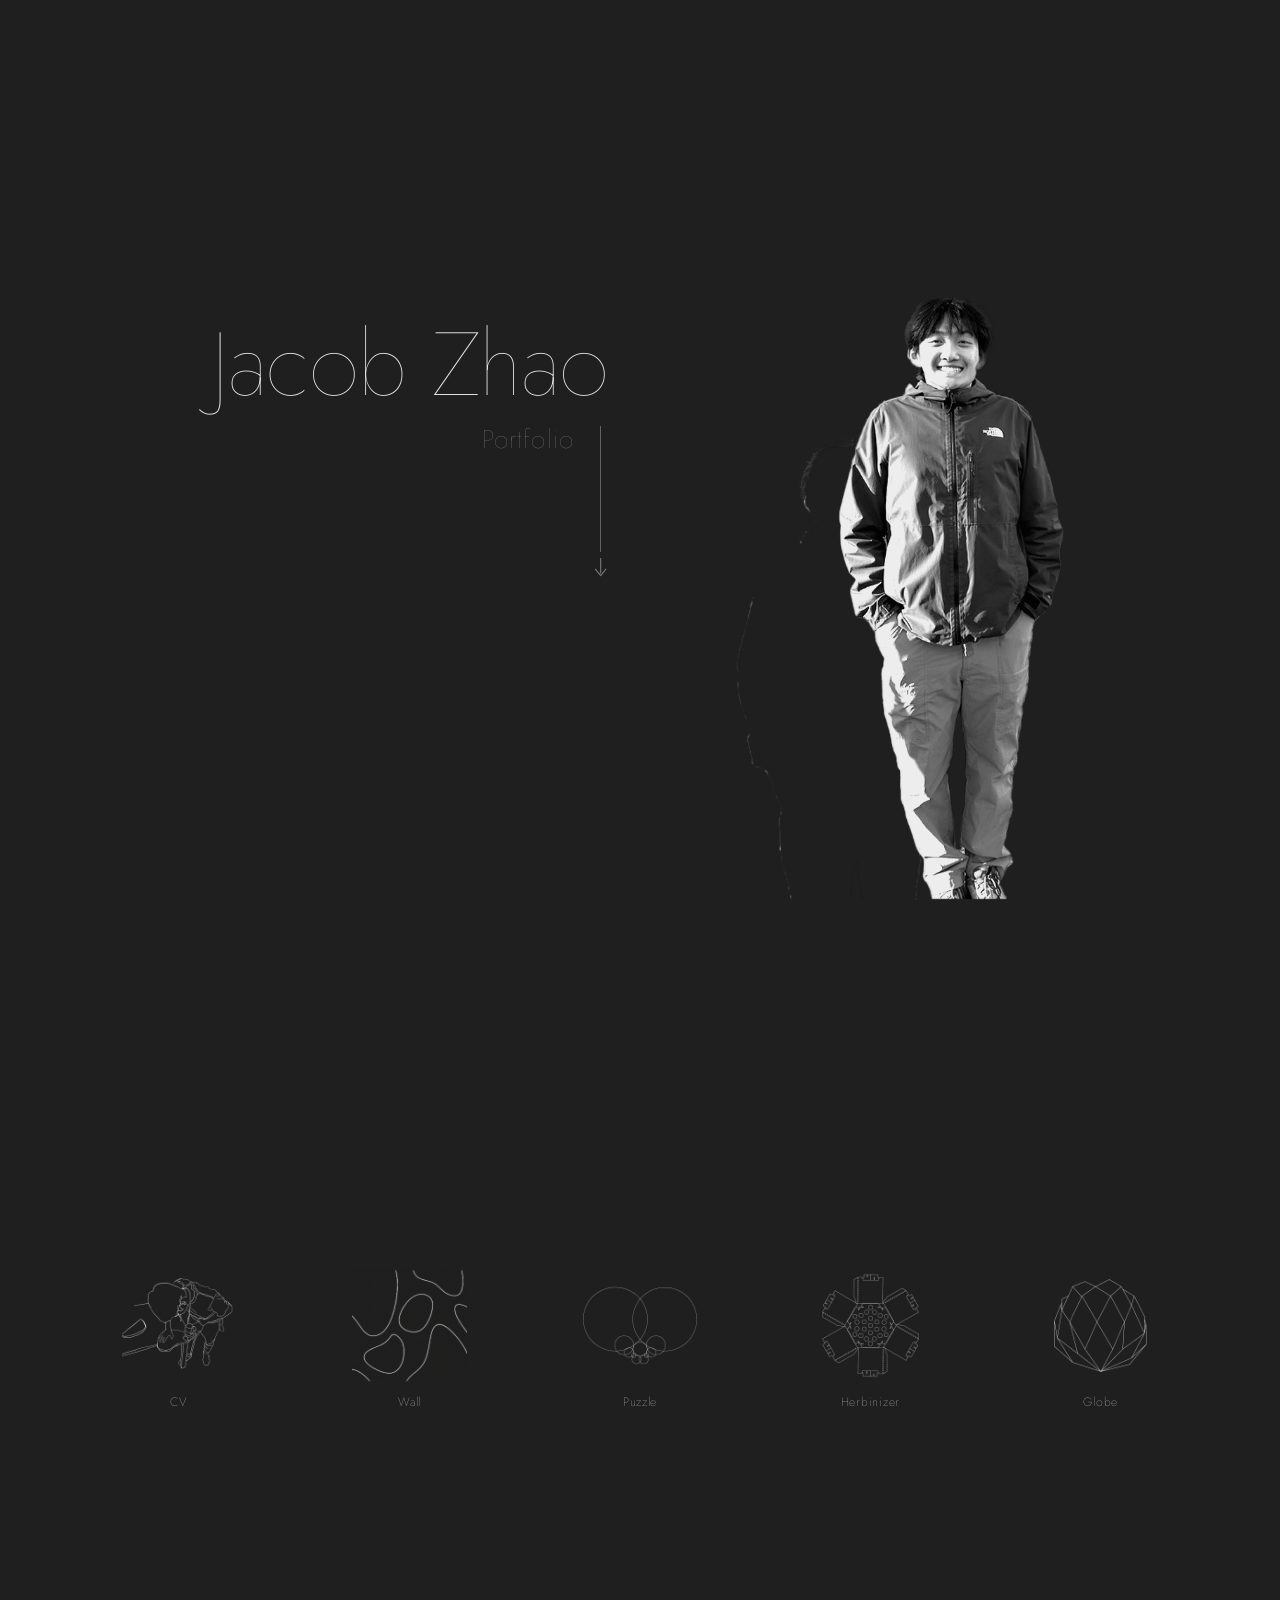
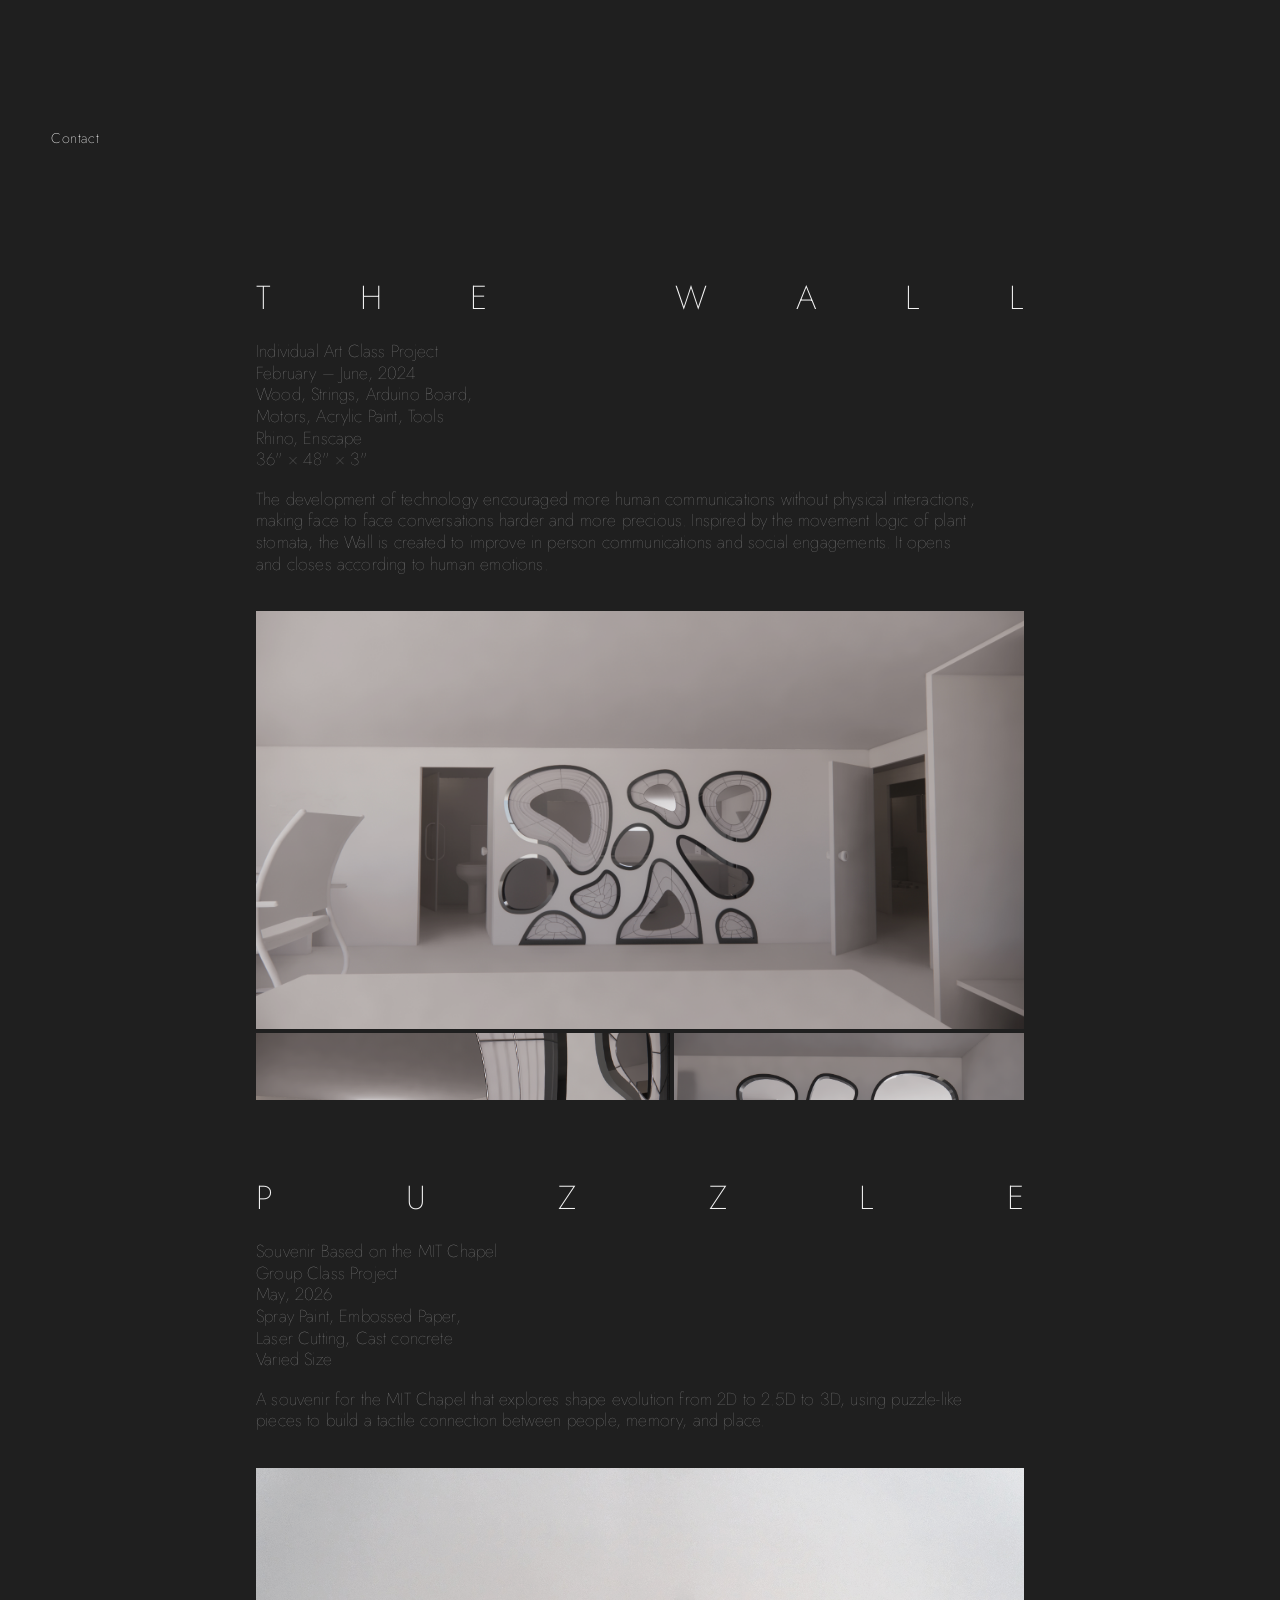
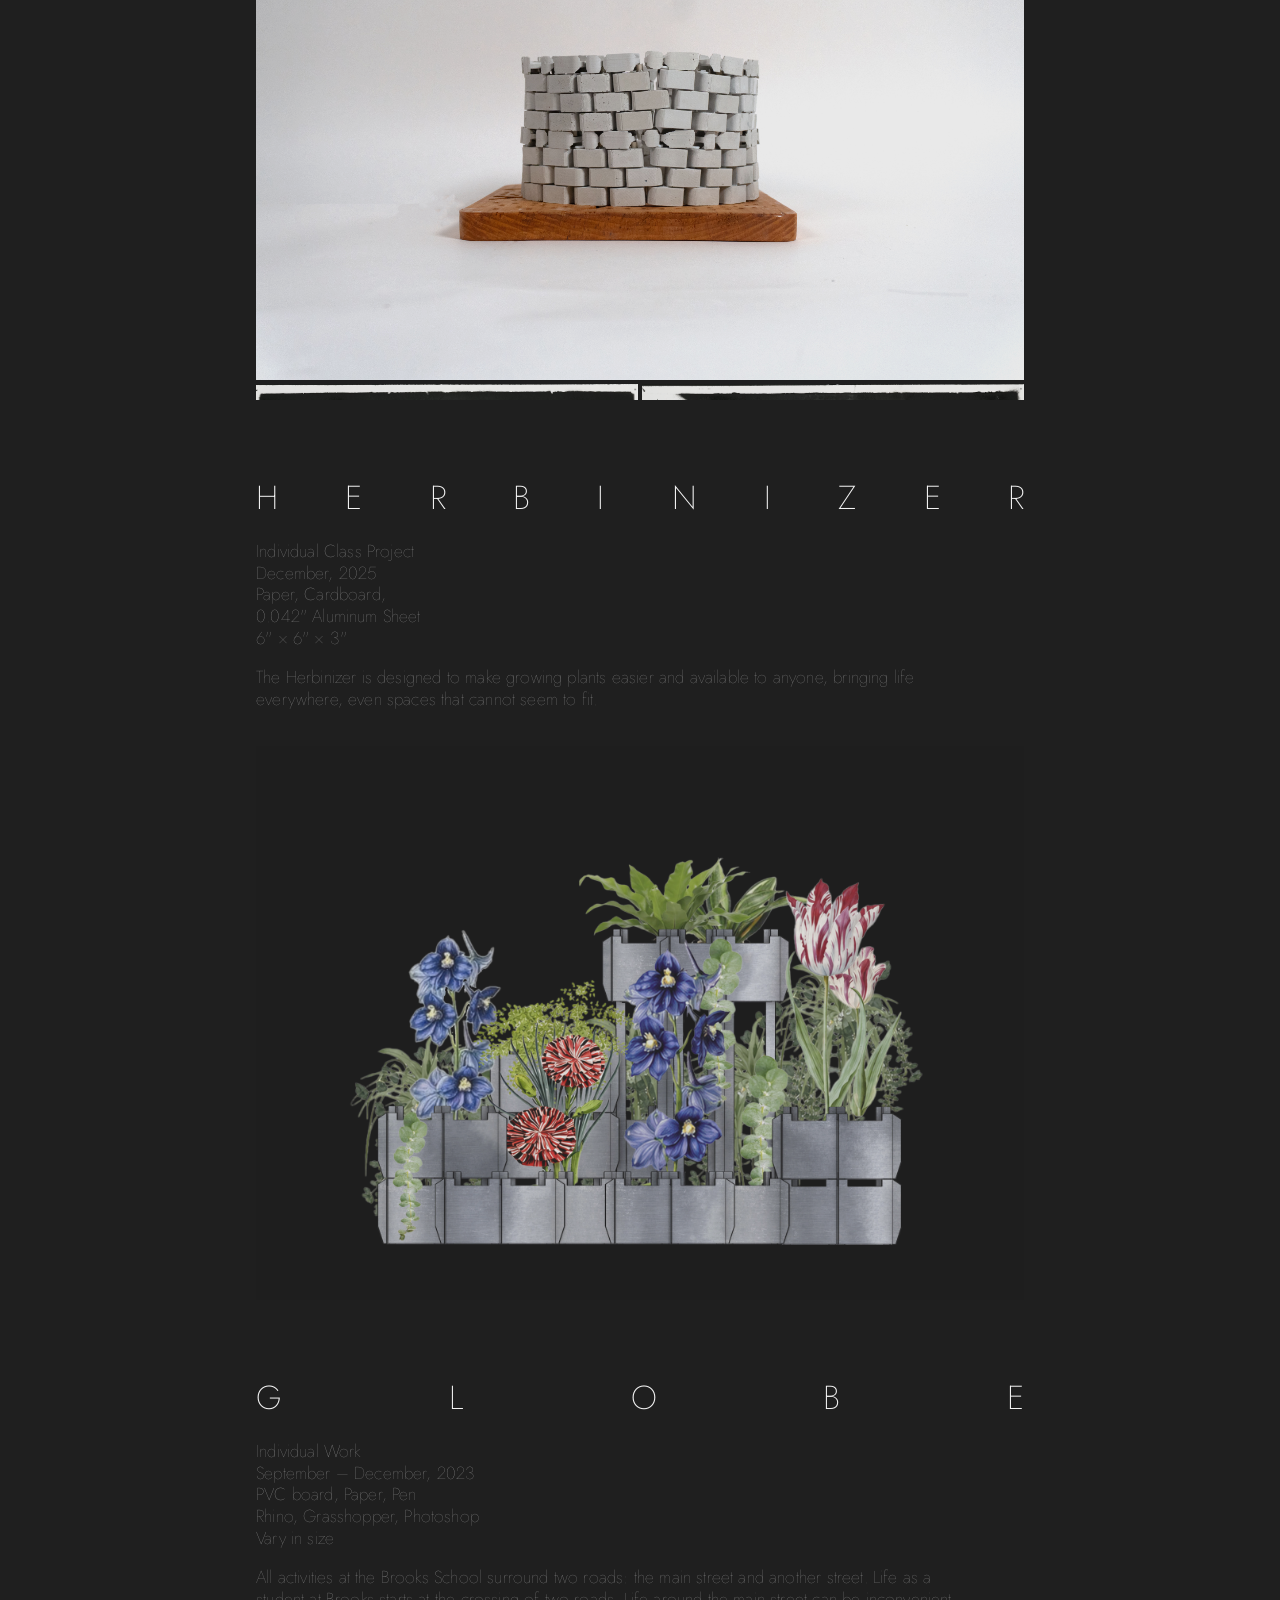
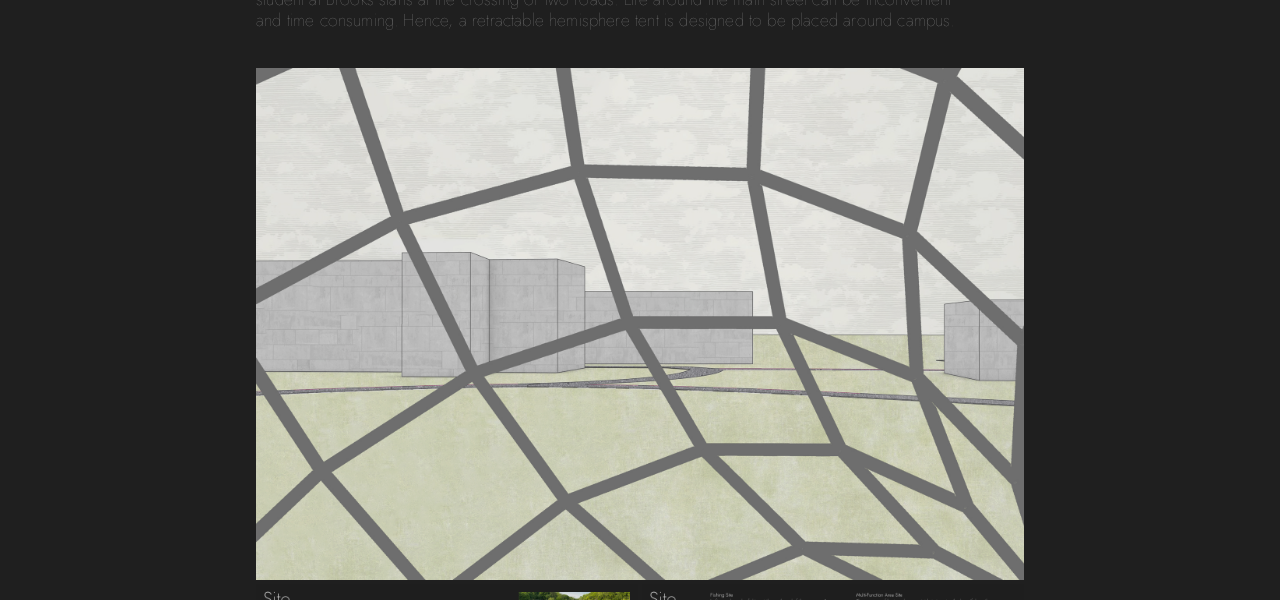
==== commit 12f449da: "project vertical scrolling" ====
--- a/index.html
+++ b/index.html
@@ -349,7 +349,7 @@
     .home.icons-animate .project-icon:nth-child(5) { animation-delay: 0.58s; }
 
     /* ── PINNED STATE ── */
-    .home.project-pinned .contents-row { width: 100%; border-bottom: 1px solid rgba(255, 255, 255, 0.1); }
+    .home.project-pinned .contents-row { width: 100%; }
     .home.project-pinned .project-icon { padding: clamp(8px, 1.2vh, 16px) clamp(8px, 1vw, 16px); }
     .home.project-pinned .square { width: clamp(36px, 3.5vw, 52px); }
     .home.project-pinned .project-name { font-size: clamp(9px, 0.72vw, 11px); opacity: 0.55; }
@@ -358,33 +358,6 @@
     .home.project-pinned .project-icon:not(.icon-active) { opacity: 0.38; }
     .home.project-pinned .project-icon:not(.icon-active):hover { opacity: 0.72; }
 
-    /* ── STRIP PREV / NEXT ── */
-    .strip-nav {
-      position: absolute;
-      top: 0;
-      bottom: 0;
-      width: clamp(28px, 3vw, 44px);
-      display: flex;
-      align-items: center;
-      justify-content: center;
-      background: none;
-      border: none;
-      cursor: pointer;
-      color: rgba(255, 255, 255, 0.22);
-      font-family: "Jost", sans-serif;
-      font-size: clamp(18px, 1.8vw, 26px);
-      font-weight: 100;
-      transition: color 0.3s ease, opacity 0.4s ease;
-      opacity: 0;
-      pointer-events: none;
-      z-index: 10;
-    }
-    .strip-nav.prev { left: 0; }
-    .strip-nav.next { right: 0; }
-    .home.project-pinned .strip-nav { opacity: 1; pointer-events: auto; }
-    .home.project-pinned .strip-nav:hover { color: rgba(255, 255, 255, 0.75); }
-    .home.project-pinned .strip-nav:disabled { opacity: 0; pointer-events: none; }
-
     .project-view {
       position: absolute;
       inset: 0;
@@ -401,7 +374,8 @@
     .project-card {
       display: none;
       width: 100%;
-      grid-template-columns: minmax(200px, 0.75fr) minmax(400px, 2.5fr) minmax(200px, 0.85fr);
+      grid-template-columns: minmax(200px, 0.75fr) minmax(400px, 3.35fr);
+      grid-template-rows: minmax(0, 1fr);
       gap: clamp(16px, 1.6vw, 28px);
       align-items: start;
       height: 100%;
@@ -427,7 +401,6 @@
     }
 
     .project-info p,
-    .project-description p,
     .gallery-meta {
       font-size: var(--h-body);
       font-weight: 100;
@@ -436,15 +409,25 @@
     }
     .project-info p { text-align: right; max-width: 420px; }
 
-    .project-image { grid-column: 2; grid-row: 1; width: 100%; aspect-ratio: 16/9; overflow: hidden; align-self: start; }
-    .project-image img { width: 100%; height: 100%; object-fit: cover; }
-
-    .project-description {
-      grid-column: 3;
+    /* Image keeps its own aspect ratio: it scales to fit the available
+       width AND height, without cropping. */
+    .project-image {
+      grid-column: 2;
       grid-row: 1;
-      display: flex;
-      flex-direction: column;
-      gap: clamp(34px, 5vh, 70px);
+      width: 100%;
+      height: 100%;
+      min-height: 0;
+      display: flex;
+      align-items: flex-start;
+      justify-content: flex-start;
+      align-self: start;
+    }
+    .project-image img {
+      width: auto;
+      height: auto;
+      max-width: 100%;
+      max-height: 100%;
+      object-fit: contain;
     }
 
     /* ── FIXED VERTICAL NAV ── */
@@ -597,6 +580,68 @@
     /* Trailing space (sized in JS) so the last slide can snap flush left */
     .gallery-spacer { flex: 0 0 var(--end-space, 40px); height: 1px; pointer-events: none; }
 
+    /* ── VERTICAL STACK (Wall) ── */
+    .vstack-scroll {
+      position: absolute;
+      inset: 0;
+      overflow-y: auto;
+      overflow-x: hidden;
+      scrollbar-width: none;
+    }
+    .vstack-scroll::-webkit-scrollbar { display: none; }
+
+    .vstack {
+      width: 60%;               /* 20% side padding each way */
+      margin: 0 auto;
+      padding: 0 0 clamp(48px, 8vh, 96px);
+    }
+
+    .vstack-info { margin-bottom: clamp(28px, 4vh, 48px); }
+    .vstack-info .gallery-meta { margin-bottom: 18px; }
+    .vstack-intro {
+      font-size: var(--h-body);
+      font-weight: 100;
+      line-height: 1.25;
+      letter-spacing: 0.01em;
+      color: var(--dim);
+      max-width: 720px;
+    }
+
+    .vstack-row { display: flex; gap: 4px; margin-bottom: 4px; }
+    .vstack-img {
+      flex: 1 1 0;              /* JS sets flex-grow to each image's aspect ratio */
+      min-width: 0;
+      width: 100%;
+      height: auto;
+      opacity: 0.9;
+      cursor: pointer;
+      transition: opacity 0.3s;
+    }
+    .vstack-img:hover { opacity: 1; }
+
+    #wall-section .floating-title { display: none; }  /* the pinned title replaces it */
+
+    /* Title letters spread across the full column width, pinned to the top
+       while scrolling; its background hides content scrolling beneath it */
+    .vstack-title {
+      position: sticky;
+      top: 0;
+      z-index: 5;
+      display: flex;
+      justify-content: space-between;
+      width: 100%;
+      padding: clamp(68px, 9vh, 96px) 0 clamp(20px, 3vh, 36px);
+      background: var(--bg);
+      font-size: var(--h-title);
+      font-weight: 200;
+      line-height: 1;
+      text-transform: uppercase;
+      user-select: none;
+    }
+
+    /* Sketch shown as white lines with no background */
+    .vstack-img.sketch-invert { filter: invert(1); mix-blend-mode: screen; }
+
     /* ── CV MODAL ── */
     .cv-modal {
       position: fixed;
@@ -703,6 +748,9 @@
     }
     .image-modal.open { display: flex; }
     .image-modal img { max-width: 80vw; max-height: 88vh; object-fit: contain; }
+    /* Keep the blend inside the modal so only its dark background shows through */
+    .image-modal { isolation: isolate; }
+    .image-modal img.sketch-invert { filter: invert(1); mix-blend-mode: screen; }
 
     .image-modal-close {
       position: absolute;
@@ -740,7 +788,7 @@
     .image-modal-nav.next { right: 0; }
 
     /* ── TOUCH / REDUCED MOTION ── */
-    @media (hover: none) { .gallery-img { opacity: 1; } }
+    @media (hover: none) { .gallery-img, .vstack-img { opacity: 1; } }
 
     @media (prefers-reduced-motion: reduce) {
       html { scroll-behavior: auto; }
@@ -785,8 +833,6 @@
       .home.project-pinned .project-icon.icon-active .square { width: clamp(44px, 11vw, 62px); }
       .home.project-pinned .project-name { font-size: 9px; }
       .home.project-pinned .project-icon.icon-active .project-name { font-size: 10px; }
-
-      .strip-nav { display: none; }
 
       /* Horizontal scroll-snap carousel of project cards */
       .project-view {
@@ -823,13 +869,12 @@
       }
 
       .project-info, .project-image { grid-column: auto; grid-row: auto; }
-      .project-image { order: 1; aspect-ratio: unset; flex: 0 1 auto; min-height: 0; }
+      .project-image { order: 1; height: auto; justify-content: center; flex: 0 1 auto; min-height: 0; }
       .project-image img { height: auto; max-height: 42svh; object-fit: contain; }
       .project-info { order: 2; flex: 0 0 auto; text-align: left; align-items: flex-start; }
       .project-info h2 { font-size: clamp(20px, 6vw, 32px); margin-bottom: 8px; }
-      .project-info p, .project-description p { font-size: clamp(13px, 3.5vw, 16px); line-height: 1.45; }
+      .project-info p { font-size: clamp(13px, 3.5vw, 16px); line-height: 1.45; }
       .project-info p { text-align: left; }
-      .project-description { display: none; }
 
       .home-bottom { padding-top: 16px; }
       .contact-flyout {
@@ -876,6 +921,11 @@
 
       .floating-title { left: 20px; top: 16px; font-size: clamp(18px, 5vw, 26px); }
 
+      .vstack { width: auto; margin: 0 16px; padding: 0 0 32px; }
+      .vstack-title { padding: 56px 0 16px; font-size: clamp(20px, 6vw, 32px); }
+      #wall-section .floating-title { left: 16px; }
+      .vstack-intro { font-size: clamp(13px, 3.5vw, 16px); line-height: 1.45; }
+
       .cv-modal-body { flex-direction: column; }
       .cv-modal-sidebar {
         flex: 0 0 auto;
@@ -922,7 +972,6 @@
   <!-- HOME (projects) -->
   <section class="snap-section home">
     <div class="home-strip">
-      <button class="strip-nav prev" id="stripPrev" type="button" aria-label="Previous project">&#8592;</button>
       <div class="contents-row" id="contentsRow" aria-label="Project contents">
         <button class="project-icon" id="cvButton" type="button" aria-label="Open CV">
           <div class="square"><img src="NavBar_Pics/CV_nav.jpg" alt="CV"></div>
@@ -945,7 +994,6 @@
           <div class="project-name">Globe</div>
         </button>
       </div>
-      <button class="strip-nav next" id="stripNext" type="button" aria-label="Next project">&#8594;</button>
     </div>
 
     <div class="home-work" id="homeWork">
@@ -956,9 +1004,6 @@
             <p>Individual Art Class Project<br>February – June, 2024<br>Wood, Strings, Arduino Board,<br>Motors, Acrylic Paint, Tools<br>Rhino, Enscape<br>36&quot; × 48&quot; × 3&quot;</p>
           </div>
           <div class="project-image"><img loading="lazy" decoding="async" src="Home Page/Wall.jpg" alt="The Wall"></div>
-          <div class="project-description">
-            <p>The development of technology encouraged more human communications without physical interactions, making face to face conversations harder and more precious. Inspired by the movement logic of plant stomata, the Wall opens and closes according to human emotions to improve in-person communication.</p>
-          </div>
         </article>
 
         <article class="project-card" data-card="puzzle">
@@ -967,9 +1012,6 @@
             <p>Souvenir Based on the MIT Chapel<br>Group Class Project<br>May, 2026<br>Spray Paint, Embossed Paper,<br>Laser Cutting, Cast concrete<br>Varied Size</p>
           </div>
           <div class="project-image"><img loading="lazy" decoding="async" src="Home Page/Puzzle.jpg" alt="Puzzle"></div>
-          <div class="project-description">
-            <p>A souvenir for the MIT Chapel that explores shape evolution from 2D to 2.5D to 3D. Puzzle-like pieces build a tactile connection between people, memory, and place — translating the chapel's circular geometry and light into a compact, hand-held artifact.</p>
-          </div>
         </article>
 
         <article class="project-card" data-card="herbinizer">
@@ -978,9 +1020,6 @@
             <p>Individual Class Project<br>December, 2025<br>Paper, Cardboard,<br>0.042" Aluminum Sheet<br>6" x 6" x 3"</p>
           </div>
           <div class="project-image"><img loading="lazy" decoding="async" src="Home Page/Herbinizer.jpg" alt="Herbinizer"></div>
-          <div class="project-description">
-            <p>The Herbinizer is designed to make growing plants easier and available to anyone, bringing life everywhere — even into spaces that cannot seem to fit it. A compact, foldable planting unit built from aluminum sheet and cardboard through precise cutting and folding logic.</p>
-          </div>
         </article>
 
         <article class="project-card" data-card="globe">
@@ -989,9 +1028,6 @@
             <p>Individual Work<br>September - December, 2023<br>PVC board, Paper, Pen<br>Rhino, Grasshopper, Photoshop<br>Vary in size</p>
           </div>
           <div class="project-image"><img loading="lazy" decoding="async" src="Home Page/Globe.jpg" alt="Globe"></div>
-          <div class="project-description">
-            <p>Life at the Brooks School centers on two crossing roads. A retractable hemisphere tent designed to shelter the main street — making campus life more comfortable and connected through a deployable structure that responds to weather and gathering.</p>
-          </div>
         </article>
       </div>
     </div>
@@ -1041,190 +1077,157 @@
     </button>
   </nav>
 
-  <!-- WALL -->
+  <!-- WALL (vertical scroll) -->
   <section id="wall-section" class="detail-section" data-project-section="wall">
-    <div class="floating-title">The Wall</div>
-    <div class="gallery">
-      <div class="gallery-info">
-        <div class="gallery-title">The Wall</div>
-        <div class="gallery-meta">
-          Individual Art Class Project<br>
-          February – June, 2024<br>
-          Wood, Strings, Arduino Board,<br>
-          Motors, Acrylic Paint, Tools<br>
-          Rhino, Enscape<br>
-          36&quot; × 48&quot; × 3&quot;
+    <div class="vstack-scroll">
+      <div class="vstack">
+        <div class="vstack-title" aria-label="The Wall"><span>T</span><span>h</span><span>e</span><span>&nbsp;</span><span>W</span><span>a</span><span>l</span><span>l</span></div>
+        <div class="vstack-info">
+          <div class="gallery-meta">
+            Individual Art Class Project<br>
+            February – June, 2024<br>
+            Wood, Strings, Arduino Board,<br>
+            Motors, Acrylic Paint, Tools<br>
+            Rhino, Enscape<br>
+            36&quot; × 48&quot; × 3&quot;
+          </div>
+          <p class="vstack-intro">The development of technology encouraged more human communications without physical interactions, making face to face conversations harder and more precious. Inspired by the movement logic of plant stomata, the Wall is created to improve in person communications and social engagements. It opens and closes according to human emotions.</p>
+        </div>
+        <div class="vstack-row">
+          <img loading="lazy" decoding="async" class="vstack-img" src="Wall_Pics/HO2.jpg" alt="The Wall installed between two bedrooms">
+        </div>
+        <div class="vstack-row">
+          <img loading="lazy" decoding="async" class="vstack-img" src="Wall_Pics/HO3.jpg" alt="A peek into the other sibling's room">
+          <img loading="lazy" decoding="async" class="vstack-img" src="Home Page/Wall.jpg" alt="The Wall">
+        </div>
+        <div class="vstack-row">
+          <img loading="lazy" decoding="async" class="vstack-img sketch-invert" src="Wall_Pics/Wall_Manufacturing/img-724184746_页面_09.jpg" alt="Sketches exploring net movements">
+          <img loading="lazy" decoding="async" class="vstack-img" src="Wall_Pics/Wall_Manufacturing/IMG_2223 1.jpg" alt="Cutting frames from plywood with a jigsaw">
+        </div>
+        <div class="vstack-row">
+          <img loading="lazy" decoding="async" class="vstack-img" src="Wall_Pics/Wall_Manufacturing/3261721788946_.pic.jpg" alt="Fishnet web shape experiment">
+          <img loading="lazy" decoding="async" class="vstack-img" src="Wall_Pics/Wall_Sketch.jpg" alt="Stomata sketch">
+        </div>
+        <div class="vstack-row">
+          <img loading="lazy" decoding="async" class="vstack-img" src="Wall_Pics/Wall_Algorithm.jpg" alt="Emotion detection algorithm phases">
         </div>
       </div>
-      <div class="slide">
-        <img loading="lazy" decoding="async" class="gallery-img" src="Home Page/Wall.jpg" alt="The Wall">
-        <div class="caption">The development of technology encouraged more human communications without physical interactions, making face to face conversations harder and more precious. Inspired by the movement logic of plant stomata, the Wall is created to improve in person communications and social engagements. It opens and closes according to human emotions.</div>
-      </div>
-      <div class="slide">
-        <img loading="lazy" decoding="async" class="gallery-img" src="Wall_Pics/wall_final_look 1.jpg" alt="Wall final look">
-        <div class="caption">A divider between two bedrooms. The nets open when the wall detects happiness in the room, which means people are prone to communication. On the other hand, it closes when people are feeling negative, avoiding potentially bad interactions.</div>
-      </div>
-      <div class="slide">
-        <img loading="lazy" decoding="async" class="gallery-img" src="Wall_Pics/Wall_Sketch.jpg" alt="Wall sketch">
-        <div class="caption">Stomata acts as the mouth of plants, A stoma can be influenced by many factors, such as the time of the day, humidity, and temperature of its surrounding. Just like plants, human can also be easily affected by those around them. This led to the question of whether the space people dwell in can also affect their emotions</div>
-      </div>
-      <div class="slide">
-        <img loading="lazy" decoding="async" class="gallery-img" src="Wall_Pics/Wall_Manufacturing/3261721788946_.pic.jpg" alt="Wall manufacturing 1">
-        <div class="caption">Experimenting on web shapes: Fishnets with multiple layers. Strings open and close depending on elasticity.</div>
-      </div>
-      <div class="slide">
-        <img loading="lazy" decoding="async" class="gallery-img" src="Wall_Pics/Wall_Manufacturing/IMG_2223 1.jpg" alt="Wall manufacturing 2">
-        <div class="caption">Cutting out frames from plywood with jigsaw</div>
-      </div>
-      <div class="slide">
-        <img loading="lazy" decoding="async" class="gallery-img" src="Wall_Pics/Wall_Manufacturing/img-724184746_页面_09.jpg" alt="Wall manufacturing 3">
-        <div class="caption">Sketches exploring net movements</div>
-      </div>
-      <div class="slide">
-        <img loading="lazy" decoding="async" class="gallery-img" src="Wall_Pics/Wall_Algorithm.jpg" alt="Wall algorithm">
-        <div class="caption">The algorithm has 6 phases, each representing a different emotion. Depending on the emotions that the camera detects, the code determines how much the wall will open.</div>
-      </div>
-      <div class="slide">
-        <img loading="lazy" decoding="async" class="gallery-img" src="Wall_Pics/HO2.jpg" alt="Wall HO2">
-        <div class="caption">The Wall installed in between two bedrooms of two siblings</div>
-      </div>
-      <div class="slide">
-        <img loading="lazy" decoding="async" class="gallery-img" src="Wall_Pics/HO3.jpg" alt="Wall HO3">
-        <div class="caption">A peak into the other sibling's room. The half open wall provides an opportunity for the siblings to connect.</div>
-      </div>
-      <div class="gallery-spacer"></div>
     </div>
   </section>
 
-  <!-- PUZZLE -->
+  <!-- PUZZLE (vertical scroll) -->
   <section id="puzzle-section" class="detail-section" data-project-section="puzzle">
-    <div class="floating-title">Puzzle</div>
-    <div class="gallery">
-      <div class="gallery-info">
-        <div class="gallery-title">Puzzle</div>
-        <div class="gallery-meta">
-          Souvenir Based on the MIT Chapel<br>
-          Group Class Project<br>
-          May, 2026<br>
-          Spray Paint, Embossed Paper,<br>
-          Laser Cutting, Cast concrete<br>
-          Varied Size
+    <div class="vstack-scroll">
+      <div class="vstack">
+        <div class="vstack-title" aria-label="Puzzle"><span>P</span><span>u</span><span>z</span><span>z</span><span>l</span><span>e</span></div>
+        <div class="vstack-info">
+          <div class="gallery-meta">
+            Souvenir Based on the MIT Chapel<br>
+            Group Class Project<br>
+            May, 2026<br>
+            Spray Paint, Embossed Paper,<br>
+            Laser Cutting, Cast concrete<br>
+            Varied Size
+          </div>
+          <p class="vstack-intro">A souvenir for the MIT Chapel that explores shape evolution from 2D to 2.5D to 3D, using puzzle-like pieces to build a tactile connection between people, memory, and place.</p>
+        </div>
+        <div class="vstack-row">
+          <img loading="lazy" decoding="async" class="vstack-img" src="Home Page/Puzzle.jpg" alt="Puzzle overview">
+        </div>
+        <div class="vstack-row">
+          <img loading="lazy" decoding="async" class="vstack-img" src="Puzzle_Pics/2.1.1 1.jpg" alt="Puzzle process 2.1.1">
+          <img loading="lazy" decoding="async" class="vstack-img" src="Puzzle_Pics/2.1.2 1.jpg" alt="Puzzle process 2.1.2">
+        </div>
+        <div class="vstack-row">
+          <img loading="lazy" decoding="async" class="vstack-img" src="Puzzle_Pics/2.1.3 1.jpg" alt="Puzzle process 2.1.3">
+          <img loading="lazy" decoding="async" class="vstack-img" src="Puzzle_Pics/2.1.4 1.jpg" alt="Puzzle process 2.1.4">
+        </div>
+        <div class="vstack-row">
+          <img loading="lazy" decoding="async" class="vstack-img" src="Puzzle_Pics/2.1.Stencil 1.jpg" alt="Puzzle stencil">
+          <img loading="lazy" decoding="async" class="vstack-img" src="Puzzle_Pics/Bryan+Jacob formwork 1.jpg" alt="Puzzle formwork">
+        </div>
+        <div class="vstack-row">
+          <img loading="lazy" decoding="async" class="vstack-img" src="Puzzle_Pics/Bryan+Jacob-FINAL 2.jpg" alt="Puzzle final">
+        </div>
+        <div class="vstack-row">
+          <img loading="lazy" decoding="async" class="vstack-img" src="Puzzle_Pics/HandOut_1 2.jpg" alt="Puzzle handout 1">
+          <img loading="lazy" decoding="async" class="vstack-img" src="Puzzle_Pics/Handout_2 1.jpg" alt="Puzzle handout 2">
+        </div>
+        <div class="vstack-row">
+          <img loading="lazy" decoding="async" class="vstack-img" src="Puzzle_Pics/Handout_5 2.jpg" alt="Puzzle handout 5">
+          <img loading="lazy" decoding="async" class="vstack-img" src="Puzzle_Pics/Tests_Collage 1.jpg" alt="Puzzle test collage">
+        </div>
+        <div class="vstack-row">
+          <img loading="lazy" decoding="async" class="vstack-img" src="Puzzle_Pics/Wall_1 2.jpg" alt="Puzzle wall 1">
+          <img loading="lazy" decoding="async" class="vstack-img" src="Puzzle_Pics/Wall_2 2.jpg" alt="Puzzle wall 2">
+        </div>
+        <div class="vstack-row">
+          <img loading="lazy" decoding="async" class="vstack-img" src="Puzzle_Pics/Wall_3 1.jpg" alt="Puzzle wall 3">
         </div>
       </div>
-      <div class="slide">
-        <img loading="lazy" decoding="async" class="gallery-img" src="Home Page/Puzzle.jpg" alt="Puzzle overview">
-        <div class="caption">A souvenir for the MIT Chapel that explores shape evolution from 2D to 2.5D to 3D, using puzzle-like pieces to build a tactile connection between people, memory, and place.</div>
-      </div>
-      <div class="slide">
-        <img loading="lazy" decoding="async" class="gallery-img" src="Puzzle_Pics/2.1.1 1.jpg" alt="Puzzle process 2.1.1">
-        <div class="caption">Early studies translate the chapel's circular geometry and light conditions into modular puzzle forms.</div>
-      </div>
-      <div class="slide">
-        <img loading="lazy" decoding="async" class="gallery-img" src="Puzzle_Pics/2.1.2 1.jpg" alt="Puzzle process 2.1.2">
-        <div class="caption">The souvenir begins as a flat graphic system, testing how chapel-inspired shapes can interlock, separate, and recombine.</div>
-      </div>
-      <div class="slide">
-        <img loading="lazy" decoding="async" class="gallery-img" src="Puzzle_Pics/2.1.3 1.jpg" alt="Puzzle process 2.1.3">
-        <div class="caption">Form experiments move from planar patterns into raised surfaces, creating a 2.5D object that can be touched and assembled.</div>
-      </div>
-      <div class="slide">
-        <img loading="lazy" decoding="async" class="gallery-img" src="Puzzle_Pics/2.1.4 1.jpg" alt="Puzzle process 2.1.4">
-        <div class="caption">Iterations refine scale, edge condition, and the relationship between individual pieces and the complete chapel souvenir.</div>
-      </div>
-      <div class="slide">
-        <img loading="lazy" decoding="async" class="gallery-img" src="Puzzle_Pics/2.1.Stencil 1.jpg" alt="Puzzle stencil">
-        <div class="caption">Stencil and fabrication drawings organize the graphic language before the final material tests.</div>
-      </div>
-      <div class="slide">
-        <img loading="lazy" decoding="async" class="gallery-img" src="Puzzle_Pics/Bryan+Jacob formwork 1.jpg" alt="Puzzle formwork">
-        <div class="caption">Formwork studies prepare the concrete casting process, balancing handmade texture with repeatable geometry.</div>
-      </div>
-      <div class="slide">
-        <img loading="lazy" decoding="async" class="gallery-img" src="Puzzle_Pics/Bryan+Jacob-FINAL 2.jpg" alt="Puzzle final">
-        <div class="caption">The final object combines cast concrete, embossed paper, laser-cut pieces, and painted surfaces into a compact chapel souvenir.</div>
-      </div>
-      <div class="slide">
-        <img loading="lazy" decoding="async" class="gallery-img" src="Puzzle_Pics/HandOut_1 2.jpg" alt="Puzzle handout 1">
-        <div class="caption">Presentation handouts explain the conceptual framework, fabrication process, and the souvenir's connection to the MIT Chapel.</div>
-      </div>
-      <div class="slide">
-        <img loading="lazy" decoding="async" class="gallery-img" src="Puzzle_Pics/Handout_2 1.jpg" alt="Puzzle handout 2">
-        <div class="caption">The project communicates through diagrams, process documentation, and final product photography.</div>
-      </div>
-      <div class="slide">
-        <img loading="lazy" decoding="async" class="gallery-img" src="Puzzle_Pics/Handout_5 2.jpg" alt="Puzzle handout 5">
-        <div class="caption">Additional presentation material documents the design logic and how each object belongs to the full puzzle system.</div>
-      </div>
-      <div class="slide">
-        <img loading="lazy" decoding="async" class="gallery-img" src="Puzzle_Pics/Tests_Collage 1.jpg" alt="Puzzle test collage">
-        <div class="caption">Material tests compare surface, color, embossing, and cast quality across multiple prototypes.</div>
-      </div>
-      <div class="slide">
-        <img loading="lazy" decoding="async" class="gallery-img" src="Puzzle_Pics/Wall_1 2.jpg" alt="Puzzle wall 1">
-        <div class="caption">Wall studies connect the object back to the MIT Chapel interior, translating spatial atmosphere into a hand-held artifact.</div>
-      </div>
-      <div class="slide">
-        <img loading="lazy" decoding="async" class="gallery-img" src="Puzzle_Pics/Wall_2 2.jpg" alt="Puzzle wall 2">
-        <div class="caption">The wall imagery records how light, texture, and curved surfaces informed the souvenir's material and graphic language.</div>
-      </div>
-      <div class="slide">
-        <img loading="lazy" decoding="async" class="gallery-img" src="Puzzle_Pics/Wall_3 1.jpg" alt="Puzzle wall 3">
-        <div class="caption">Final wall documentation situates the puzzle pieces within the chapel reference system and closes the project narrative.</div>
-      </div>
-      <div class="gallery-spacer"></div>
     </div>
   </section>
 
-  <!-- HERBINIZER -->
+  <!-- HERBINIZER (vertical scroll) -->
   <section id="herbinizer-section" class="detail-section" data-project-section="herbinizer">
-    <div class="floating-title">Herbinizer</div>
-    <div class="gallery">
-      <div class="gallery-info">
-        <div class="gallery-title">Herbinizer</div>
-        <div class="gallery-meta">
-          Individual Class Project<br>
-          December, 2025<br>
-          Paper, Cardboard,<br>
-          0.042&quot; Aluminum Sheet<br>
-          6&quot; × 6&quot; × 3&quot;
+    <div class="vstack-scroll">
+      <div class="vstack">
+        <div class="vstack-title" aria-label="Herbinizer"><span>H</span><span>e</span><span>r</span><span>b</span><span>i</span><span>n</span><span>i</span><span>z</span><span>e</span><span>r</span></div>
+        <div class="vstack-info">
+          <div class="gallery-meta">
+            Individual Class Project<br>
+            December, 2025<br>
+            Paper, Cardboard,<br>
+            0.042&quot; Aluminum Sheet<br>
+            6&quot; × 6&quot; × 3&quot;
+          </div>
+          <p class="vstack-intro">The Herbinizer is designed to make growing plants easier and available to anyone, bringing life everywhere, even spaces that cannot seem to fit.</p>
+        </div>
+        <div class="vstack-row">
+          <img loading="lazy" decoding="async" class="vstack-img" src="Home Page/Herbinizer.jpg" alt="Herbinizer overview">
+        </div>
+        <div class="vstack-row">
+          <img loading="lazy" decoding="async" class="vstack-img" src="Herbinizer_Pics/The Herbinizer.jpg" alt="Herbinizer 1">
+          <img loading="lazy" decoding="async" class="vstack-img" src="Herbinizer_Pics/The Herbinizer-3.jpg" alt="Herbinizer 4">
+        </div>
+        <div class="vstack-row">
+          <img loading="lazy" decoding="async" class="vstack-img" src="Herbinizer_Pics/The Herbinizer-1.jpg" alt="Herbinizer 2">
+          <img loading="lazy" decoding="async" class="vstack-img" src="Herbinizer_Pics/The Herbinizer-2.jpg" alt="Herbinizer 3">
         </div>
       </div>
-      <div class="slide">
-        <img loading="lazy" decoding="async" class="gallery-img" src="Home Page/Herbinizer.jpg" alt="Herbinizer overview">
-        <div class="caption">The Herbinizer is designed to make growing plants easier and available to anyone, bringing life everywhere, even spaces that cannot seem to fit.</div>
-      </div>
-      <div class="slide"><img loading="lazy" decoding="async" class="gallery-img" src="Herbinizer_Pics/The Herbinizer.jpg" alt="Herbinizer 1"></div>
-      <div class="slide"><img loading="lazy" decoding="async" class="gallery-img" src="Herbinizer_Pics/The Herbinizer-3.jpg" alt="Herbinizer 4"></div>
-      <div class="slide"><img loading="lazy" decoding="async" class="gallery-img" src="Herbinizer_Pics/The Herbinizer-1.jpg" alt="Herbinizer 2"></div>
-      <div class="slide"><img loading="lazy" decoding="async" class="gallery-img" src="Herbinizer_Pics/The Herbinizer-2.jpg" alt="Herbinizer 3"></div>
-      <div class="gallery-spacer"></div>
     </div>
   </section>
 
-  <!-- GLOBE -->
+  <!-- GLOBE (vertical scroll) -->
   <section id="globe-section" class="detail-section" data-project-section="globe">
-    <div class="floating-title">Globe</div>
-    <div class="gallery">
-      <div class="gallery-info">
-        <div class="gallery-title">Globe</div>
-        <div class="gallery-meta">
-          Individual Work<br>
-          September – December, 2023<br>
-          PVC board, Paper, Pen<br>
-          Rhino, Grasshopper, Photoshop<br>
-          Vary in size
+    <div class="vstack-scroll">
+      <div class="vstack">
+        <div class="vstack-title" aria-label="Globe"><span>G</span><span>l</span><span>o</span><span>b</span><span>e</span></div>
+        <div class="vstack-info">
+          <div class="gallery-meta">
+            Individual Work<br>
+            September – December, 2023<br>
+            PVC board, Paper, Pen<br>
+            Rhino, Grasshopper, Photoshop<br>
+            Vary in size
+          </div>
+          <p class="vstack-intro">All activities at the Brooks School surround two roads: the main street and another street. Life as a student at Brooks starts at the crossing of two roads. Life around the main street can be inconvenient and time consuming. Hence, a retractable hemisphere tent is designed to be placed around campus.</p>
+        </div>
+        <div class="vstack-row">
+          <img loading="lazy" decoding="async" class="vstack-img" src="Home Page/Globe.jpg" alt="Globe overview">
+        </div>
+        <div class="vstack-row">
+          <img loading="lazy" decoding="async" class="vstack-img" src="Globe_Pics/Globe_Intro.jpg" alt="Globe intro">
+          <img loading="lazy" decoding="async" class="vstack-img" src="Globe_Pics/Globe_site.jpg" alt="Globe site">
+        </div>
+        <div class="vstack-row">
+          <img loading="lazy" decoding="async" class="vstack-img" src="Globe_Pics/Globe_prototype.jpg" alt="Globe prototype">
+        </div>
+        <div class="vstack-row">
+          <img loading="lazy" decoding="async" class="vstack-img" src="Globe_Pics/Globe_finalEffects_1.jpg" alt="Globe final effects 1">
+          <img loading="lazy" decoding="async" class="vstack-img" src="Globe_Pics/Globe_finalEffects_2.jpg" alt="Globe final effects 2">
         </div>
       </div>
-      <div class="slide">
-        <img loading="lazy" decoding="async" class="gallery-img" src="Home Page/Globe.jpg" alt="Globe overview">
-        <div class="caption">All activities at the Brooks School surround two roads: the main street and another street. Life as a student at Brooks starts at the crossing of two roads. Life around the main street can be inconvenient and time consuming. Hence, a retractable hemisphere tent is designed to be placed around campus.</div>
-      </div>
-      <div class="slide"><img loading="lazy" decoding="async" class="gallery-img" src="Globe_Pics/Globe_Intro.jpg" alt="Globe intro"></div>
-      <div class="slide"><img loading="lazy" decoding="async" class="gallery-img" src="Globe_Pics/Globe_site.jpg" alt="Globe site"></div>
-      <div class="slide"><img loading="lazy" decoding="async" class="gallery-img" src="Globe_Pics/Globe_prototype.jpg" alt="Globe prototype"></div>
-      <div class="slide"><img loading="lazy" decoding="async" class="gallery-img" src="Globe_Pics/Globe_finalEffects_1.jpg" alt="Globe final effects 1"></div>
-      <div class="slide"><img loading="lazy" decoding="async" class="gallery-img" src="Globe_Pics/Globe_finalEffects_2.jpg" alt="Globe final effects 2"></div>
-      <div class="gallery-spacer"></div>
     </div>
   </section>
 
@@ -1310,8 +1313,6 @@
     var railButtons = $$('#fixedProjectRail .rail-button[data-project]');
     var cvModal = $('cvModal');
     var imageModal = $('imageModal');
-    var stripPrev = $('stripPrev');
-    var stripNext = $('stripNext');
 
     var projectOrder = ['wall', 'puzzle', 'herbinizer', 'globe'];
     var currentProject = null;
@@ -1396,7 +1397,8 @@
     $('fixedRailCvButton').addEventListener('click', openCvModal);
 
     // ── Galleries (one controller for all four projects) ──
-    var galleries = $$('.detail-section').map(function (section) {
+    var sections = $$('.detail-section');
+    var galleries = sections.filter(function (sec) { return sec.querySelector('.gallery'); }).map(function (section) {
       var el = section.querySelector('.gallery');
       return {
         name: section.getAttribute('data-project-section'),
@@ -1468,9 +1470,38 @@
       galleries.forEach(function (g) { updateEndSpace(g); updateGallery(g); });
     });
 
+    // ── Vertical stacks (Wall) ──
+    var stacks = sections.filter(function (sec) { return sec.querySelector('.vstack-scroll'); }).map(function (section) {
+      var el = section.querySelector('.vstack-scroll');
+      return { name: section.getAttribute('data-project-section'), section: section, el: el, info: el.querySelector('.vstack-info') };
+    });
+    var stackByName = {};
+    stacks.forEach(function (st) { stackByName[st.name] = st; });
+
+    // Paired images share one height: each image's flex-grow = its aspect ratio
+    function sizeStackImg(img) {
+      if (img.naturalWidth && img.naturalHeight) img.style.flexGrow = img.naturalWidth / img.naturalHeight;
+    }
+    $$('.vstack-img').forEach(function (img) {
+      if (img.complete) sizeStackImg(img); else img.addEventListener('load', function () { sizeStackImg(img); }, { once: true });
+    });
+
+    function updateStack(st) {
+      var shouldShow = st.info.getBoundingClientRect().bottom <= st.el.querySelector('.vstack-title').getBoundingClientRect().bottom;
+      st.section.classList.toggle('show-title', shouldShow);
+    }
+    function resetStack(st) {
+      if (st.el.scrollTop === 0) return;
+      st.el.scrollTop = 0;
+      st.section.classList.remove('show-title');
+    }
+    stacks.forEach(function (st) {
+      st.el.addEventListener('scroll', rafThrottle(function () { updateStack(st); }), { passive: true });
+    });
+
     function visibleProjectSection() {
-      for (var i = 0; i < galleries.length; i++) {
-        if (isCurrentSection(galleries[i].section)) return galleries[i].name;
+      for (var i = 0; i < sections.length; i++) {
+        if (isCurrentSection(sections[i])) return sections[i].getAttribute('data-project-section');
       }
       return null;
     }
@@ -1488,15 +1519,16 @@
       rail.classList.toggle('visible', window.scrollY > innerHeight * 1.5);
       var vp = updateRail();
       galleries.forEach(function (g) { if (g.name !== vp) resetGallery(g); });
+      stacks.forEach(function (st) { if (st.name !== vp) resetStack(st); });
     });
     window.addEventListener('scroll', onScroll, { passive: true });
     window.addEventListener('resize', function () { onScroll(); onResizeGalleries(); });
     onScroll();
 
     function scrollToProjectSection(name) {
-      var g = galleryByName[name];
+      var g = galleryByName[name] || stackByName[name];
       if (!g) return;
-      resetGallery(g);
+      if (galleryByName[name]) resetGallery(g); else resetStack(g);
       g.section.scrollIntoView({ behavior: 'smooth' });
     }
 
@@ -1537,9 +1569,6 @@
 
     function refreshHomeUi() {
       updateRail();
-      var idx = projectOrder.indexOf(currentProject);
-      stripPrev.disabled = !currentProject || idx <= 0;
-      stripNext.disabled = !currentProject || idx >= projectOrder.length - 1;
     }
 
     function scrollCarouselTo(name, instant) {
@@ -1590,8 +1619,6 @@
     railButtons.forEach(function (b) {
       b.addEventListener('click', function () { scrollToProjectSection(b.getAttribute('data-project')); });
     });
-    stripPrev.addEventListener('click', function () { navigateProject(-1); });
-    stripNext.addEventListener('click', function () { navigateProject(1); });
 
     // Mobile carousel scroll → keep active card/icon in sync (debounced)
     var carouselTimer;
@@ -1695,13 +1722,14 @@
       modalIdx = idx;
       modalImg.src = modalList[idx].currentSrc || modalList[idx].src;
       modalImg.alt = modalList[idx].alt || '';
+      modalImg.classList.toggle('sketch-invert', modalList[idx].classList.contains('sketch-invert'));
       modalPrev.disabled = idx <= 0;
       modalNext.disabled = idx >= modalList.length - 1;
     }
 
     function openImageModal(img) {
       savedScrollY = window.scrollY;
-      modalList = $$('.gallery-img', img.closest('.gallery'));
+      modalList = $$('.gallery-img, .vstack-img', img.closest('.gallery, .vstack'));
       imageModal.classList.add('open');
       imageModal.setAttribute('aria-hidden', 'false');
       showModalImage(modalList.indexOf(img));
@@ -1716,7 +1744,7 @@
     }
 
     document.addEventListener('click', function (e) {
-      var img = e.target.closest && e.target.closest('.gallery-img');
+      var img = e.target.closest && e.target.closest('.gallery-img, .vstack-img');
       if (!img) return;
       e.stopPropagation();
       openImageModal(img);
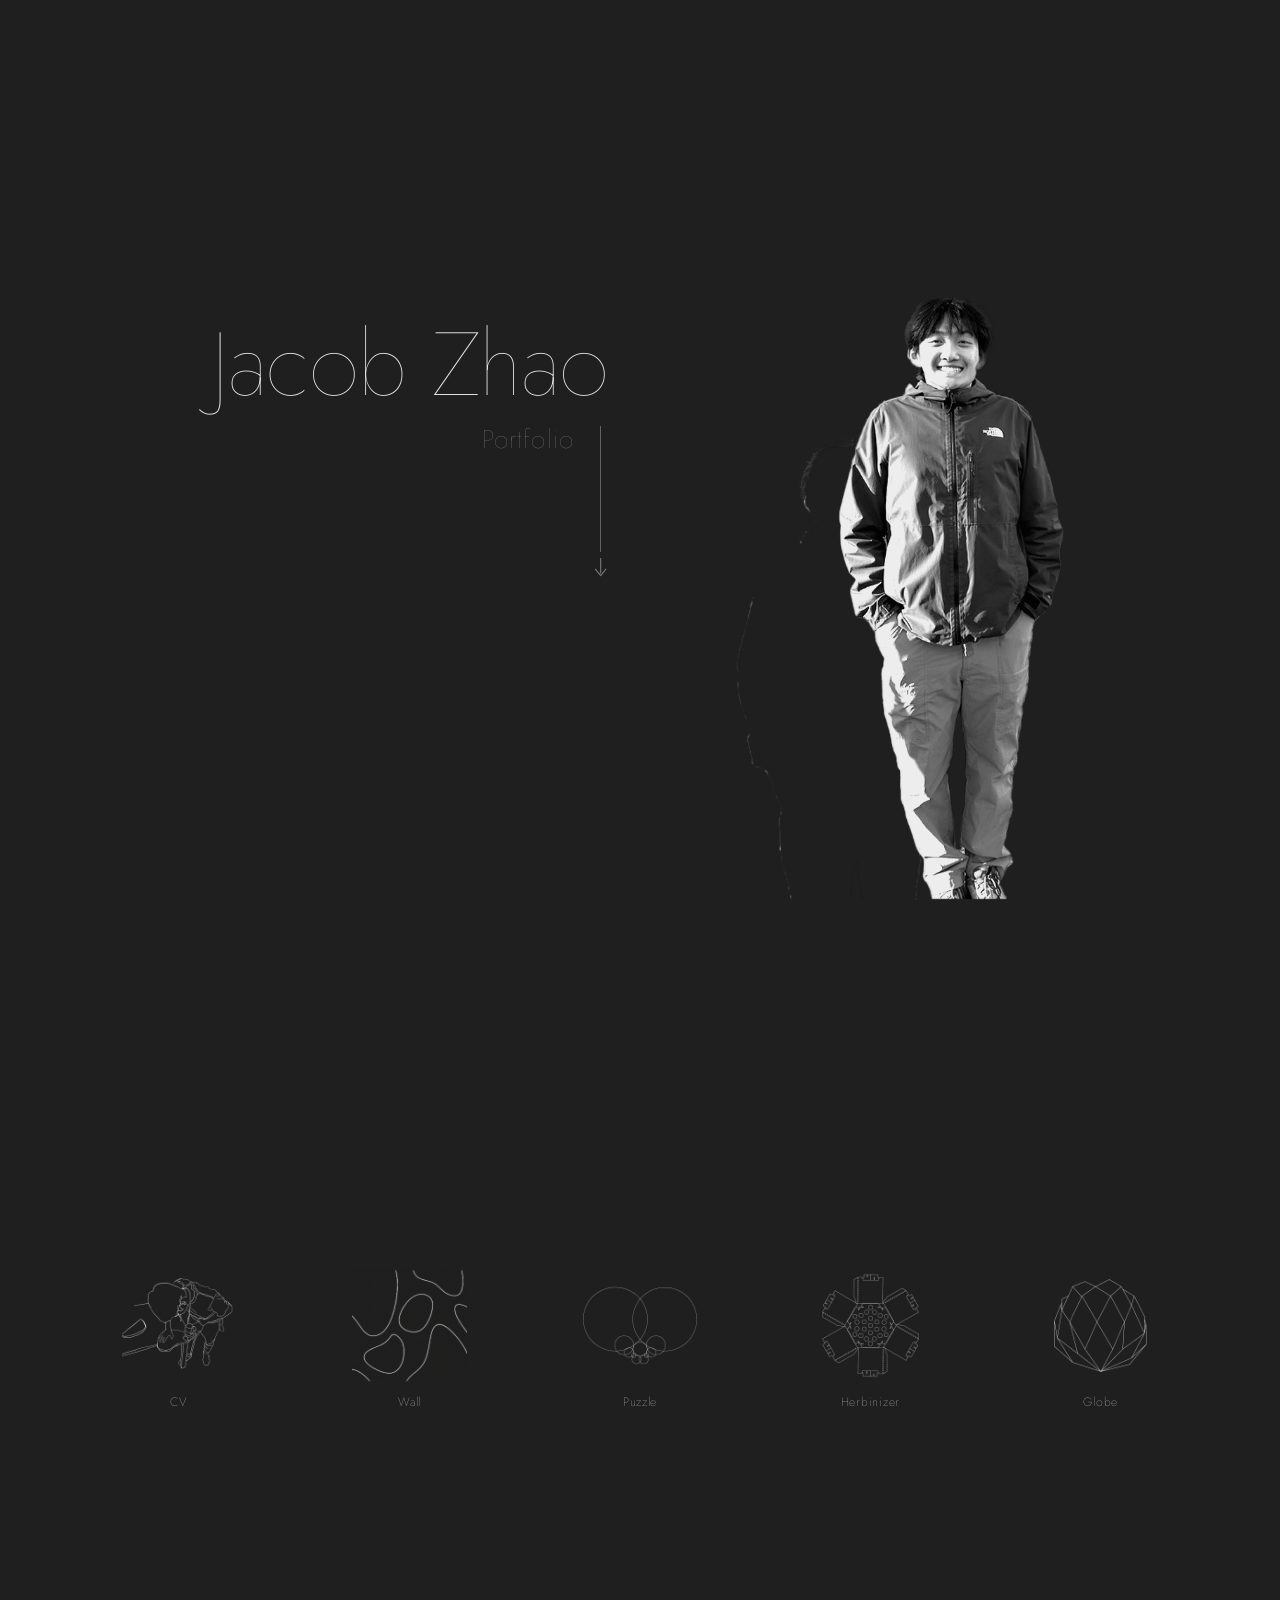
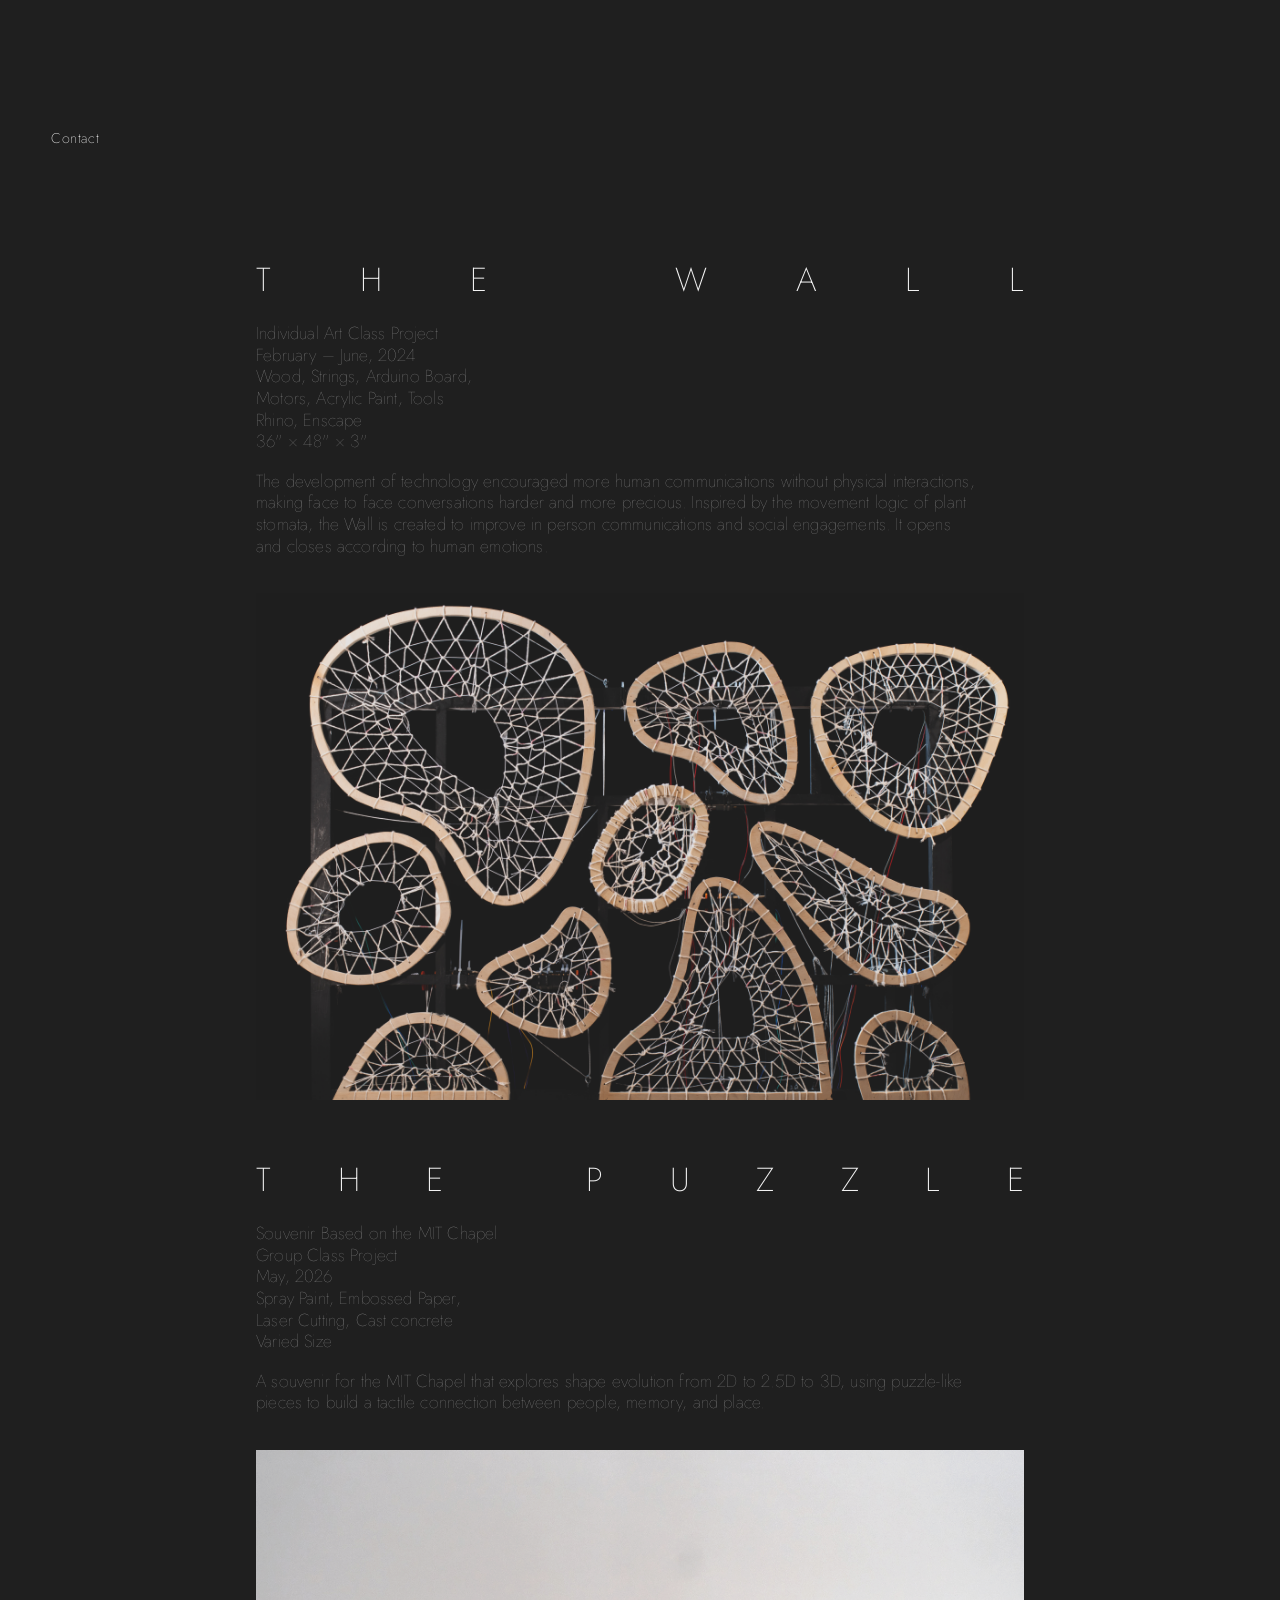
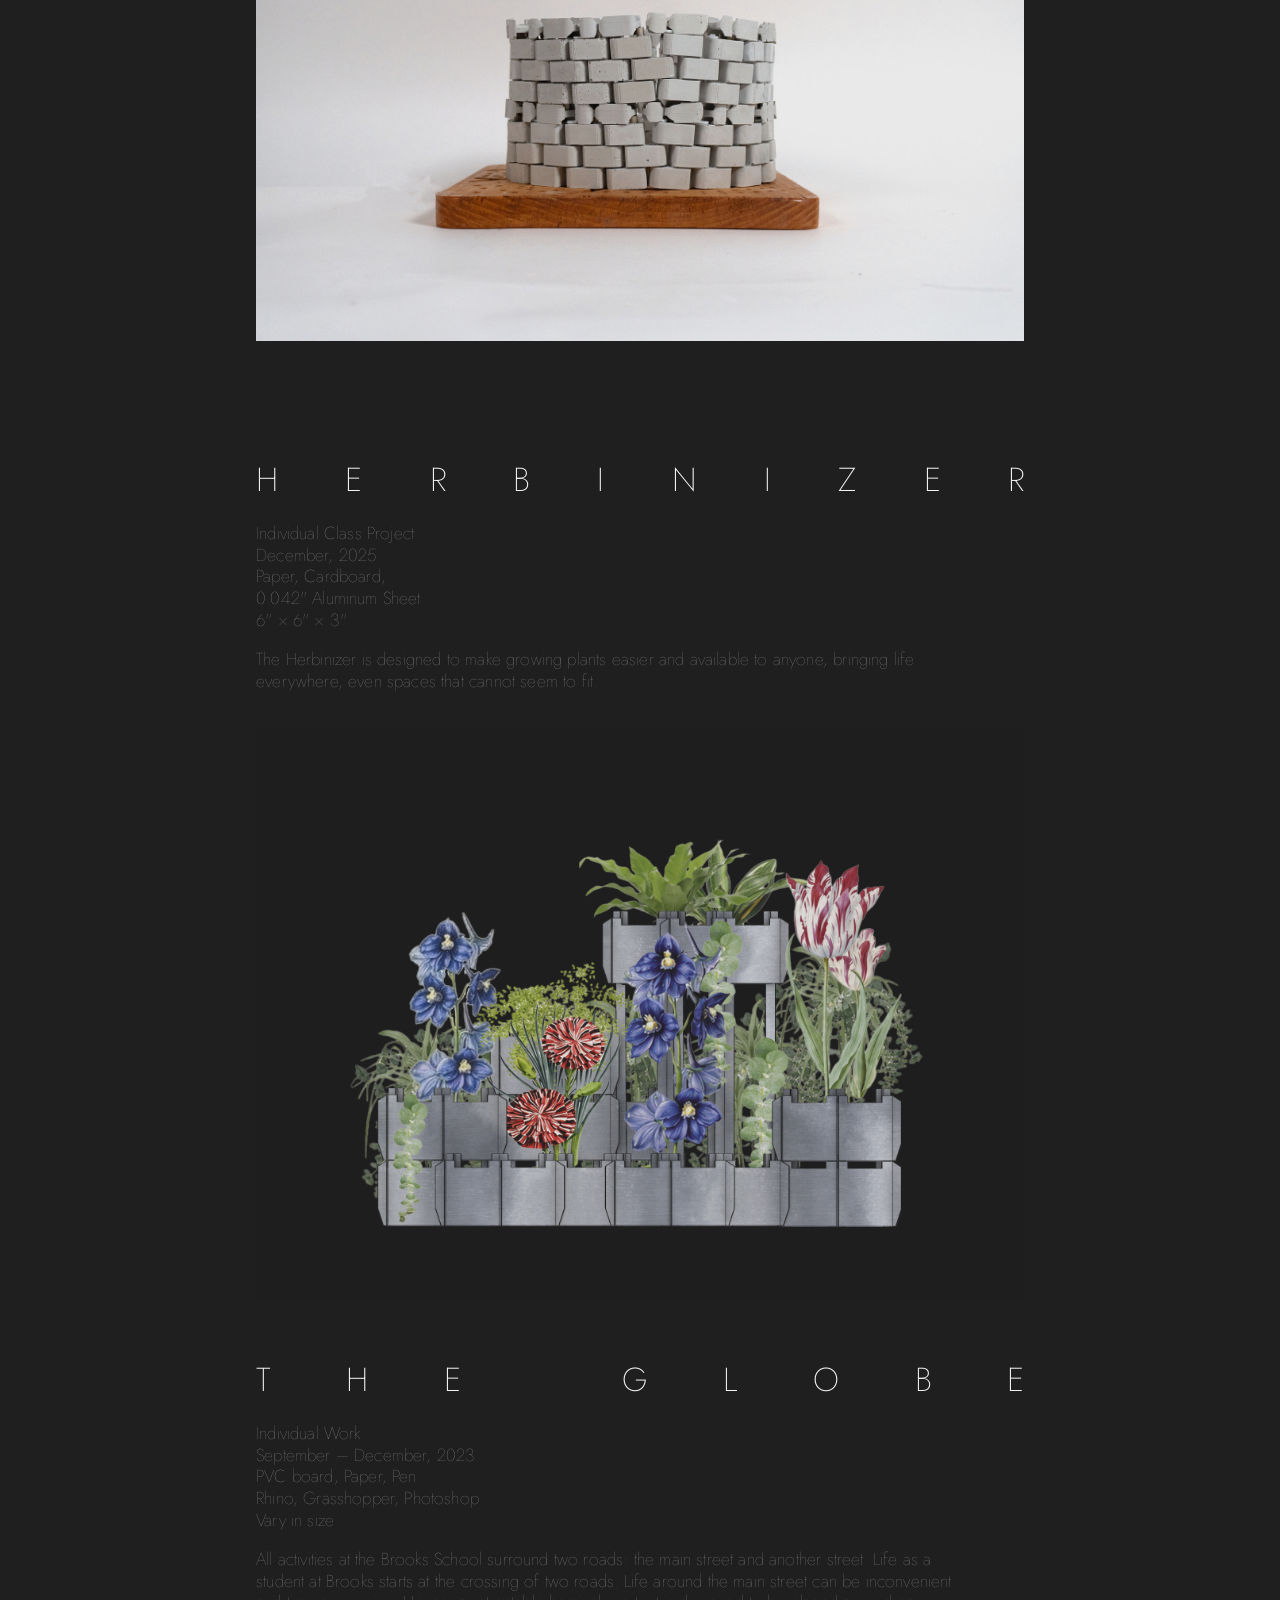
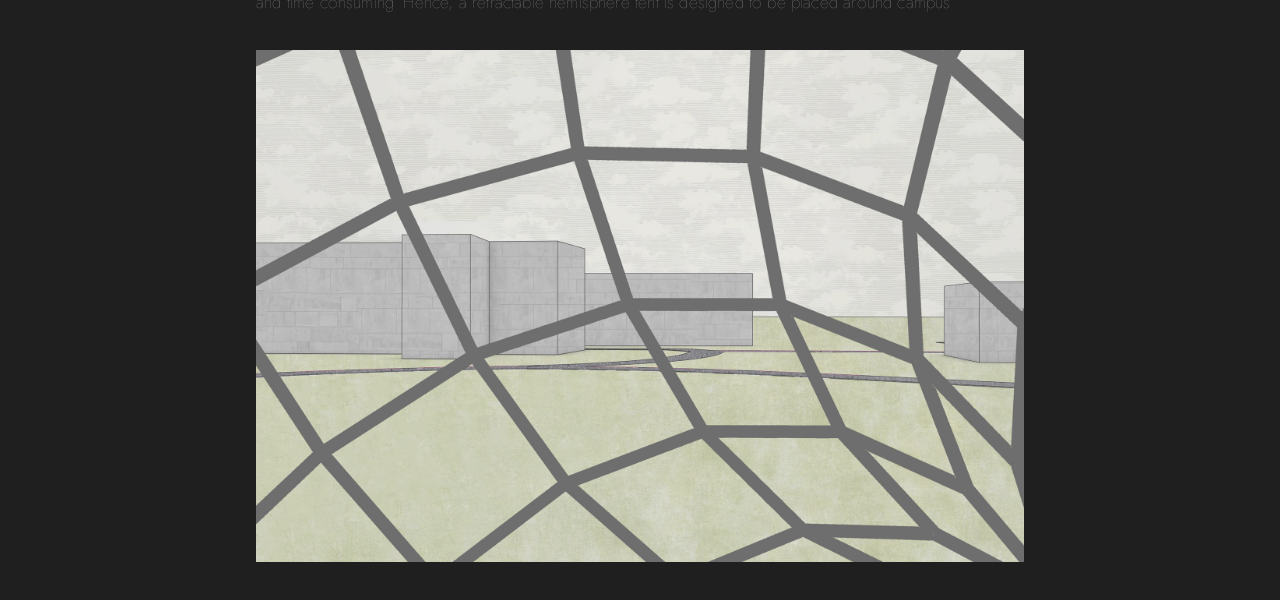
==== commit ea78c7de: "Project images layout rework" ====
--- a/index.html
+++ b/index.html
@@ -593,7 +593,7 @@
     .vstack {
       width: 60%;               /* 20% side padding each way */
       margin: 0 auto;
-      padding: 0 0 clamp(48px, 8vh, 96px);
+      padding: clamp(52px, 7vh, 76px) 0 clamp(48px, 8vh, 96px);
     }
 
     .vstack-info { margin-bottom: clamp(28px, 4vh, 48px); }
@@ -607,7 +607,8 @@
       max-width: 720px;
     }
 
-    .vstack-row { display: flex; gap: 4px; margin-bottom: 4px; }
+    /* Same spacing between images side by side and between rows */
+    .vstack-row { display: flex; gap: clamp(12px, 1.2vw, 20px); margin-bottom: clamp(12px, 1.2vw, 20px); }
     .vstack-img {
       flex: 1 1 0;              /* JS sets flex-grow to each image's aspect ratio */
       min-width: 0;
@@ -619,24 +620,86 @@
     }
     .vstack-img:hover { opacity: 1; }
 
-    #wall-section .floating-title { display: none; }  /* the pinned title replaces it */
-
-    /* Title letters spread across the full column width, pinned to the top
-       while scrolling; its background hides content scrolling beneath it */
+    /* Puzzle layout (Figma "Frame 61"): full-width hero, row of 4 stencils,
+       3 material samples spaced out, 2x2 photo grid inset, full-width closer.
+       Spacing is in % so it scales with the column width. */
+    /* One gap between every row (6vw ≈ 10% of the 60vw column) */
+    .puzzle-layout { --puzzle-gap: 6vw; }
+    .puzzle-layout > .vstack-img { width: 100%; }
+    .puzzle-stencils {
+      display: grid;
+      grid-template-columns: repeat(4, 1fr);
+      gap: 0.7vw;
+      margin: var(--puzzle-gap) 0;
+    }
+    .puzzle-materials {
+      display: flex;
+      justify-content: space-around;
+      margin-bottom: var(--puzzle-gap);
+    }
+    .puzzle-materials .vstack-img { flex: 0 0 24% !important; width: 24%; }
+    .puzzle-stencils .vstack-img,
+    .puzzle-materials .vstack-img { aspect-ratio: 1 / 1; height: auto; object-fit: cover; }
+    .puzzle-photos {
+      display: grid;
+      grid-template-columns: 1fr 1fr;
+      gap: var(--puzzle-gap) 2.1vw;
+      padding: 0 2.5%;
+      margin-bottom: var(--puzzle-gap);
+    }
+    .puzzle-photos .vstack-img { aspect-ratio: 3 / 2; height: auto; object-fit: cover; }
+    /* One picture per row, full column width, with space between rows */
+    .stack-single { display: flex; flex-direction: column; gap: clamp(24px, 3vw, 56px); }
+    .stack-single .vstack-img { flex: none !important; width: 100%; }
+
+    /* Opening title: letters spread across the full column width.
+       It scrolls away with the page. */
     .vstack-title {
-      position: sticky;
-      top: 0;
-      z-index: 5;
       display: flex;
       justify-content: space-between;
       width: 100%;
-      padding: clamp(68px, 9vh, 96px) 0 clamp(20px, 3vh, 36px);
-      background: var(--bg);
+      margin-bottom: clamp(20px, 3vh, 36px);
       font-size: var(--h-title);
       font-weight: 200;
       line-height: 1;
       text-transform: uppercase;
       user-select: none;
+    }
+
+    /* Reminder bar: once the opening title scrolls off, a small header with
+       the letters spread across the column fades in, 3vh from the top.
+       Built in JS from the title; sits over the scrolling content. */
+    .vstack-bar {
+      position: absolute;
+      top: 0;
+      left: 20%;
+      width: 60%;
+      z-index: 6;
+      display: flex;
+      justify-content: space-between;
+      padding: 3vh 0 clamp(6px, 0.8vh, 10px);
+      background: var(--bg);
+      font-size: clamp(13px, 1.1vw, 18px);
+      font-weight: 200;
+      line-height: 1;
+      text-transform: uppercase;
+      color: var(--dim);
+      user-select: none;
+      pointer-events: none;
+      opacity: 0;
+      transform: translateY(-8px);
+      transition: opacity 0.3s ease, transform 0.3s ease;
+    }
+    .detail-section.show-title .vstack-bar { opacity: 1; transform: translateY(0); }
+    /* Soft fade under the bar instead of a hard edge */
+    .vstack-bar::after {
+      content: '';
+      position: absolute;
+      top: 100%;
+      left: 0;
+      right: 0;
+      height: clamp(16px, 2.5vh, 28px);
+      background: linear-gradient(to bottom, var(--bg), rgba(31, 31, 31, 0));
     }
 
     /* Sketch shown as white lines with no background */
@@ -921,10 +984,14 @@
 
       .floating-title { left: 20px; top: 16px; font-size: clamp(18px, 5vw, 26px); }
 
-      .vstack { width: auto; margin: 0 16px; padding: 0 0 32px; }
-      .vstack-title { padding: 56px 0 16px; font-size: clamp(20px, 6vw, 32px); }
-      #wall-section .floating-title { left: 16px; }
+      .vstack { width: auto; margin: 0 16px; padding: 44px 0 32px; }
+      .vstack-title { font-size: clamp(20px, 6vw, 32px); margin-bottom: 16px; }
+      .vstack-bar { left: 16px; width: calc(100% - 32px); padding: 3svh 0 6px; font-size: 12px; }
       .vstack-intro { font-size: clamp(13px, 3.5vw, 16px); line-height: 1.45; }
+      .vstack-row { gap: 8px; margin-bottom: 8px; }
+      .puzzle-layout { --puzzle-gap: 10vw; }
+      .puzzle-photos { column-gap: 8px; padding: 0; }
+      .stack-single { gap: 16px; }
 
       .cv-modal-body { flex-direction: column; }
       .cv-modal-sidebar {
@@ -1008,7 +1075,7 @@
 
         <article class="project-card" data-card="puzzle">
           <div class="project-info">
-            <h2>Puzzle</h2>
+            <h2>The Puzzle</h2>
             <p>Souvenir Based on the MIT Chapel<br>Group Class Project<br>May, 2026<br>Spray Paint, Embossed Paper,<br>Laser Cutting, Cast concrete<br>Varied Size</p>
           </div>
           <div class="project-image"><img loading="lazy" decoding="async" src="Home Page/Puzzle.jpg" alt="Puzzle"></div>
@@ -1024,7 +1091,7 @@
 
         <article class="project-card" data-card="globe">
           <div class="project-info">
-            <h2>Globe</h2>
+            <h2>The Globe</h2>
             <p>Individual Work<br>September - December, 2023<br>PVC board, Paper, Pen<br>Rhino, Grasshopper, Photoshop<br>Vary in size</p>
           </div>
           <div class="project-image"><img loading="lazy" decoding="async" src="Home Page/Globe.jpg" alt="Globe"></div>
@@ -1094,6 +1161,9 @@
           <p class="vstack-intro">The development of technology encouraged more human communications without physical interactions, making face to face conversations harder and more precious. Inspired by the movement logic of plant stomata, the Wall is created to improve in person communications and social engagements. It opens and closes according to human emotions.</p>
         </div>
         <div class="vstack-row">
+          <img loading="lazy" decoding="async" class="vstack-img" src="Wall_Pics/wall_final_look 1.jpg" alt="The Wall final look">
+        </div>
+        <div class="vstack-row">
           <img loading="lazy" decoding="async" class="vstack-img" src="Wall_Pics/HO2.jpg" alt="The Wall installed between two bedrooms">
         </div>
         <div class="vstack-row">
@@ -1119,7 +1189,7 @@
   <section id="puzzle-section" class="detail-section" data-project-section="puzzle">
     <div class="vstack-scroll">
       <div class="vstack">
-        <div class="vstack-title" aria-label="Puzzle"><span>P</span><span>u</span><span>z</span><span>z</span><span>l</span><span>e</span></div>
+        <div class="vstack-title" aria-label="The Puzzle"><span>T</span><span>h</span><span>e</span><span>&nbsp;</span><span>P</span><span>u</span><span>z</span><span>z</span><span>l</span><span>e</span></div>
         <div class="vstack-info">
           <div class="gallery-meta">
             Souvenir Based on the MIT Chapel<br>
@@ -1131,38 +1201,27 @@
           </div>
           <p class="vstack-intro">A souvenir for the MIT Chapel that explores shape evolution from 2D to 2.5D to 3D, using puzzle-like pieces to build a tactile connection between people, memory, and place.</p>
         </div>
-        <div class="vstack-row">
-          <img loading="lazy" decoding="async" class="vstack-img" src="Home Page/Puzzle.jpg" alt="Puzzle overview">
-        </div>
-        <div class="vstack-row">
-          <img loading="lazy" decoding="async" class="vstack-img" src="Puzzle_Pics/2.1.1 1.jpg" alt="Puzzle process 2.1.1">
-          <img loading="lazy" decoding="async" class="vstack-img" src="Puzzle_Pics/2.1.2 1.jpg" alt="Puzzle process 2.1.2">
-        </div>
-        <div class="vstack-row">
-          <img loading="lazy" decoding="async" class="vstack-img" src="Puzzle_Pics/2.1.3 1.jpg" alt="Puzzle process 2.1.3">
-          <img loading="lazy" decoding="async" class="vstack-img" src="Puzzle_Pics/2.1.4 1.jpg" alt="Puzzle process 2.1.4">
-        </div>
-        <div class="vstack-row">
-          <img loading="lazy" decoding="async" class="vstack-img" src="Puzzle_Pics/2.1.Stencil 1.jpg" alt="Puzzle stencil">
-          <img loading="lazy" decoding="async" class="vstack-img" src="Puzzle_Pics/Bryan+Jacob formwork 1.jpg" alt="Puzzle formwork">
-        </div>
-        <div class="vstack-row">
-          <img loading="lazy" decoding="async" class="vstack-img" src="Puzzle_Pics/Bryan+Jacob-FINAL 2.jpg" alt="Puzzle final">
-        </div>
-        <div class="vstack-row">
-          <img loading="lazy" decoding="async" class="vstack-img" src="Puzzle_Pics/HandOut_1 2.jpg" alt="Puzzle handout 1">
-          <img loading="lazy" decoding="async" class="vstack-img" src="Puzzle_Pics/Handout_2 1.jpg" alt="Puzzle handout 2">
-        </div>
-        <div class="vstack-row">
-          <img loading="lazy" decoding="async" class="vstack-img" src="Puzzle_Pics/Handout_5 2.jpg" alt="Puzzle handout 5">
-          <img loading="lazy" decoding="async" class="vstack-img" src="Puzzle_Pics/Tests_Collage 1.jpg" alt="Puzzle test collage">
-        </div>
-        <div class="vstack-row">
-          <img loading="lazy" decoding="async" class="vstack-img" src="Puzzle_Pics/Wall_1 2.jpg" alt="Puzzle wall 1">
-          <img loading="lazy" decoding="async" class="vstack-img" src="Puzzle_Pics/Wall_2 2.jpg" alt="Puzzle wall 2">
-        </div>
-        <div class="vstack-row">
-          <img loading="lazy" decoding="async" class="vstack-img" src="Puzzle_Pics/Wall_3 1.jpg" alt="Puzzle wall 3">
+        <!-- Layout follows the Figma frame: hero, stencil grid, then photos -->
+        <div class="puzzle-layout">
+          <img loading="lazy" decoding="async" class="vstack-img" src="Puzzle_Pics/Handout_2 1.jpg" alt="The Puzzle">
+          <div class="puzzle-stencils">
+            <img loading="lazy" decoding="async" class="vstack-img" src="Puzzle_Pics/2.1.1 1.jpg" alt="Stencil study 1">
+            <img loading="lazy" decoding="async" class="vstack-img" src="Puzzle_Pics/2.1.2 1.jpg" alt="Stencil study 2">
+            <img loading="lazy" decoding="async" class="vstack-img" src="Puzzle_Pics/2.1.3 1.jpg" alt="Stencil study 3">
+            <img loading="lazy" decoding="async" class="vstack-img" src="Puzzle_Pics/2.1.4 1.jpg" alt="Stencil study 4">
+          </div>
+          <div class="puzzle-materials">
+            <img loading="lazy" decoding="async" class="vstack-img" src="Puzzle_Pics/Bryan+Jacob formwork 1.jpg" alt="Formwork">
+            <img loading="lazy" decoding="async" class="vstack-img" src="Puzzle_Pics/Bryan+Jacob-FINAL 2.jpg" alt="Embossed paper">
+            <img loading="lazy" decoding="async" class="vstack-img" src="Puzzle_Pics/Tests_Collage 1.jpg" alt="Material tests collage">
+          </div>
+          <div class="puzzle-photos">
+            <img loading="lazy" decoding="async" class="vstack-img" src="Puzzle_Pics/Wall_2 2.jpg" alt="Assembling the puzzle on the lawn">
+            <img loading="lazy" decoding="async" class="vstack-img" src="Puzzle_Pics/Handout_5 2.jpg" alt="Assembling the puzzle">
+            <img loading="lazy" decoding="async" class="vstack-img" src="Puzzle_Pics/Wall_1 2.jpg" alt="Close-up of the pieces">
+            <img loading="lazy" decoding="async" class="vstack-img" src="Puzzle_Pics/Wall_3 1.jpg" alt="Through the wall">
+          </div>
+          <img loading="lazy" decoding="async" class="vstack-img" src="Puzzle_Pics/HandOut_1 2.jpg" alt="Placing a piece">
         </div>
       </div>
     </div>
@@ -1183,14 +1242,10 @@
           </div>
           <p class="vstack-intro">The Herbinizer is designed to make growing plants easier and available to anyone, bringing life everywhere, even spaces that cannot seem to fit.</p>
         </div>
-        <div class="vstack-row">
+        <div class="stack-single">
           <img loading="lazy" decoding="async" class="vstack-img" src="Home Page/Herbinizer.jpg" alt="Herbinizer overview">
-        </div>
-        <div class="vstack-row">
           <img loading="lazy" decoding="async" class="vstack-img" src="Herbinizer_Pics/The Herbinizer.jpg" alt="Herbinizer 1">
           <img loading="lazy" decoding="async" class="vstack-img" src="Herbinizer_Pics/The Herbinizer-3.jpg" alt="Herbinizer 4">
-        </div>
-        <div class="vstack-row">
           <img loading="lazy" decoding="async" class="vstack-img" src="Herbinizer_Pics/The Herbinizer-1.jpg" alt="Herbinizer 2">
           <img loading="lazy" decoding="async" class="vstack-img" src="Herbinizer_Pics/The Herbinizer-2.jpg" alt="Herbinizer 3">
         </div>
@@ -1202,7 +1257,7 @@
   <section id="globe-section" class="detail-section" data-project-section="globe">
     <div class="vstack-scroll">
       <div class="vstack">
-        <div class="vstack-title" aria-label="Globe"><span>G</span><span>l</span><span>o</span><span>b</span><span>e</span></div>
+        <div class="vstack-title" aria-label="The Globe"><span>T</span><span>h</span><span>e</span><span>&nbsp;</span><span>G</span><span>l</span><span>o</span><span>b</span><span>e</span></div>
         <div class="vstack-info">
           <div class="gallery-meta">
             Individual Work<br>
@@ -1213,17 +1268,11 @@
           </div>
           <p class="vstack-intro">All activities at the Brooks School surround two roads: the main street and another street. Life as a student at Brooks starts at the crossing of two roads. Life around the main street can be inconvenient and time consuming. Hence, a retractable hemisphere tent is designed to be placed around campus.</p>
         </div>
-        <div class="vstack-row">
+        <div class="stack-single">
           <img loading="lazy" decoding="async" class="vstack-img" src="Home Page/Globe.jpg" alt="Globe overview">
-        </div>
-        <div class="vstack-row">
           <img loading="lazy" decoding="async" class="vstack-img" src="Globe_Pics/Globe_Intro.jpg" alt="Globe intro">
           <img loading="lazy" decoding="async" class="vstack-img" src="Globe_Pics/Globe_site.jpg" alt="Globe site">
-        </div>
-        <div class="vstack-row">
           <img loading="lazy" decoding="async" class="vstack-img" src="Globe_Pics/Globe_prototype.jpg" alt="Globe prototype">
-        </div>
-        <div class="vstack-row">
           <img loading="lazy" decoding="async" class="vstack-img" src="Globe_Pics/Globe_finalEffects_1.jpg" alt="Globe final effects 1">
           <img loading="lazy" decoding="async" class="vstack-img" src="Globe_Pics/Globe_finalEffects_2.jpg" alt="Globe final effects 2">
         </div>
@@ -1486,8 +1535,20 @@
       if (img.complete) sizeStackImg(img); else img.addEventListener('load', function () { sizeStackImg(img); }, { once: true });
     });
 
+    // Build each section's reminder bar from its title letters
+    stacks.forEach(function (st) {
+      st.title = st.el.querySelector('.vstack-title');
+      var bar = document.createElement('div');
+      bar.className = 'vstack-bar';
+      bar.setAttribute('aria-hidden', 'true');
+      bar.innerHTML = st.title.innerHTML;
+      st.section.appendChild(bar);
+      st.bar = bar;
+    });
+
+    // Show the bar once the opening title has scrolled up behind it
     function updateStack(st) {
-      var shouldShow = st.info.getBoundingClientRect().bottom <= st.el.querySelector('.vstack-title').getBoundingClientRect().bottom;
+      var shouldShow = st.title.getBoundingClientRect().bottom <= st.bar.getBoundingClientRect().bottom;
       st.section.classList.toggle('show-title', shouldShow);
     }
     function resetStack(st) {
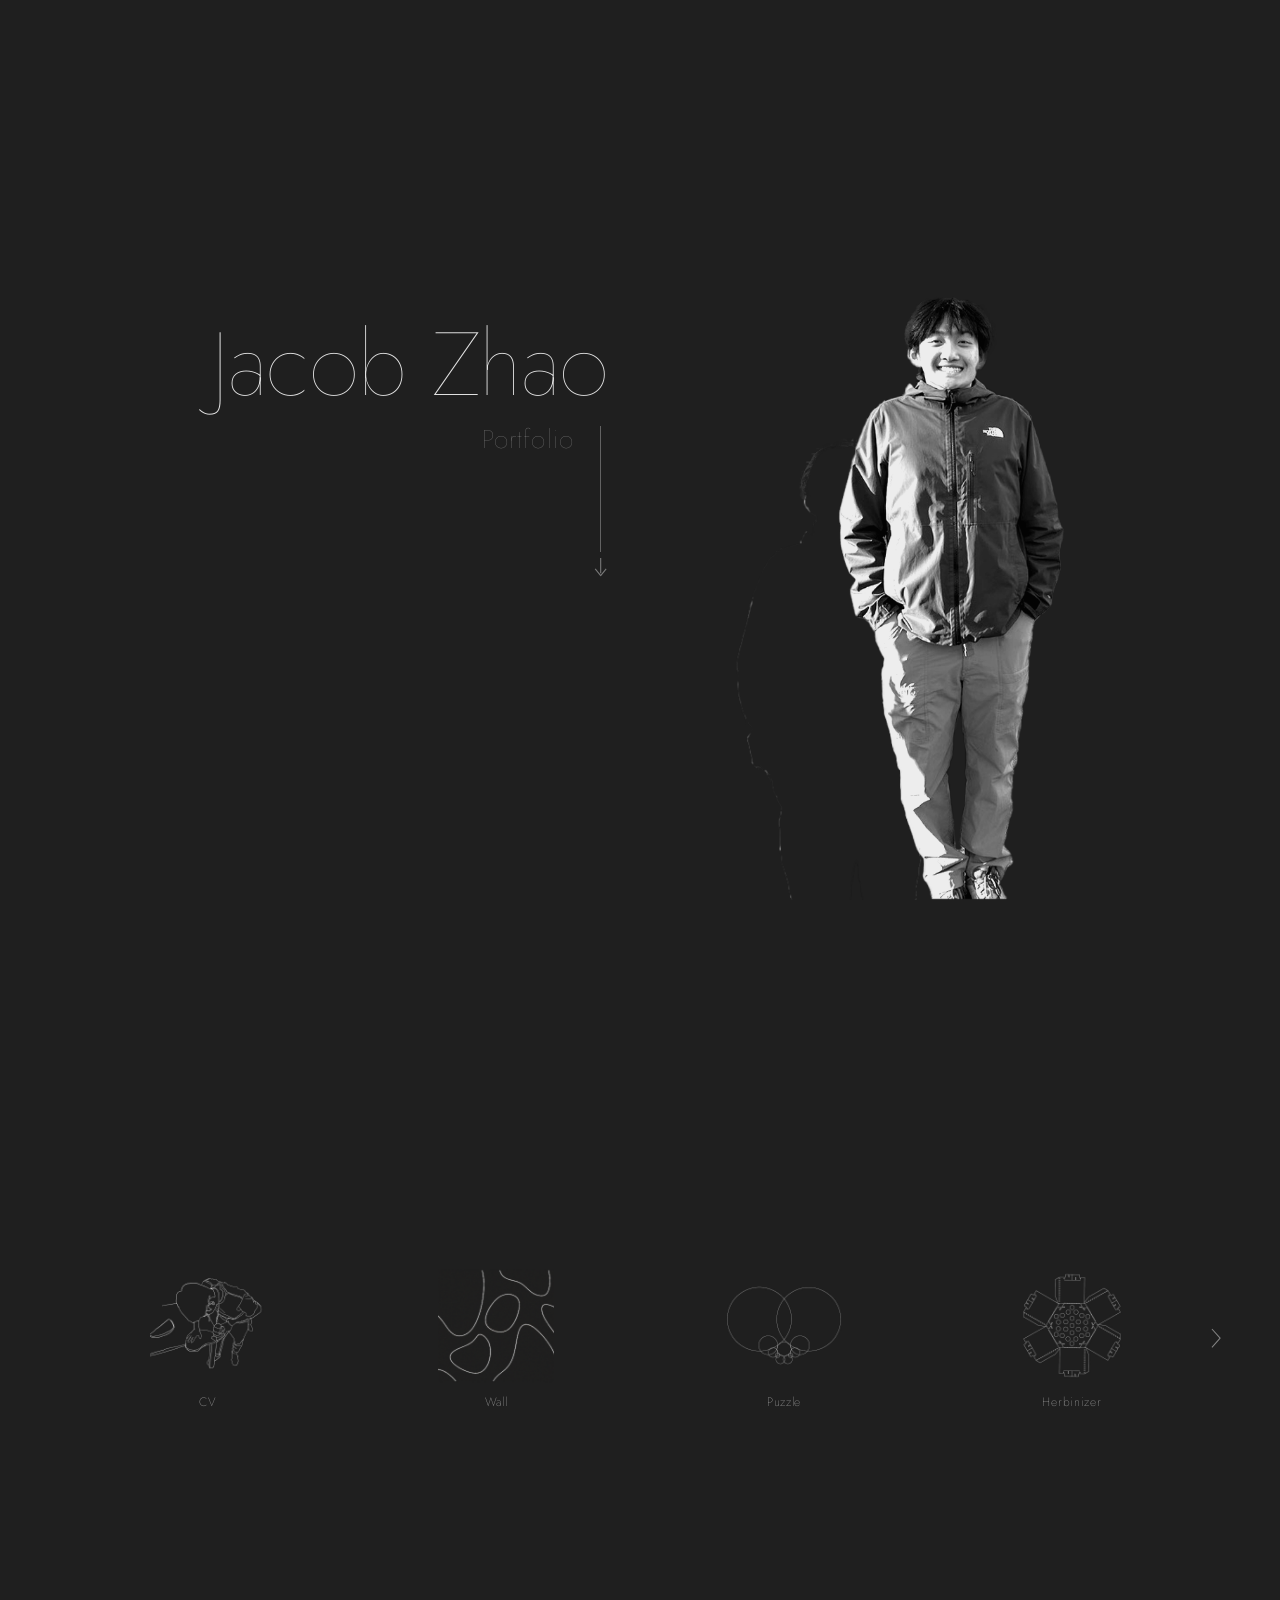
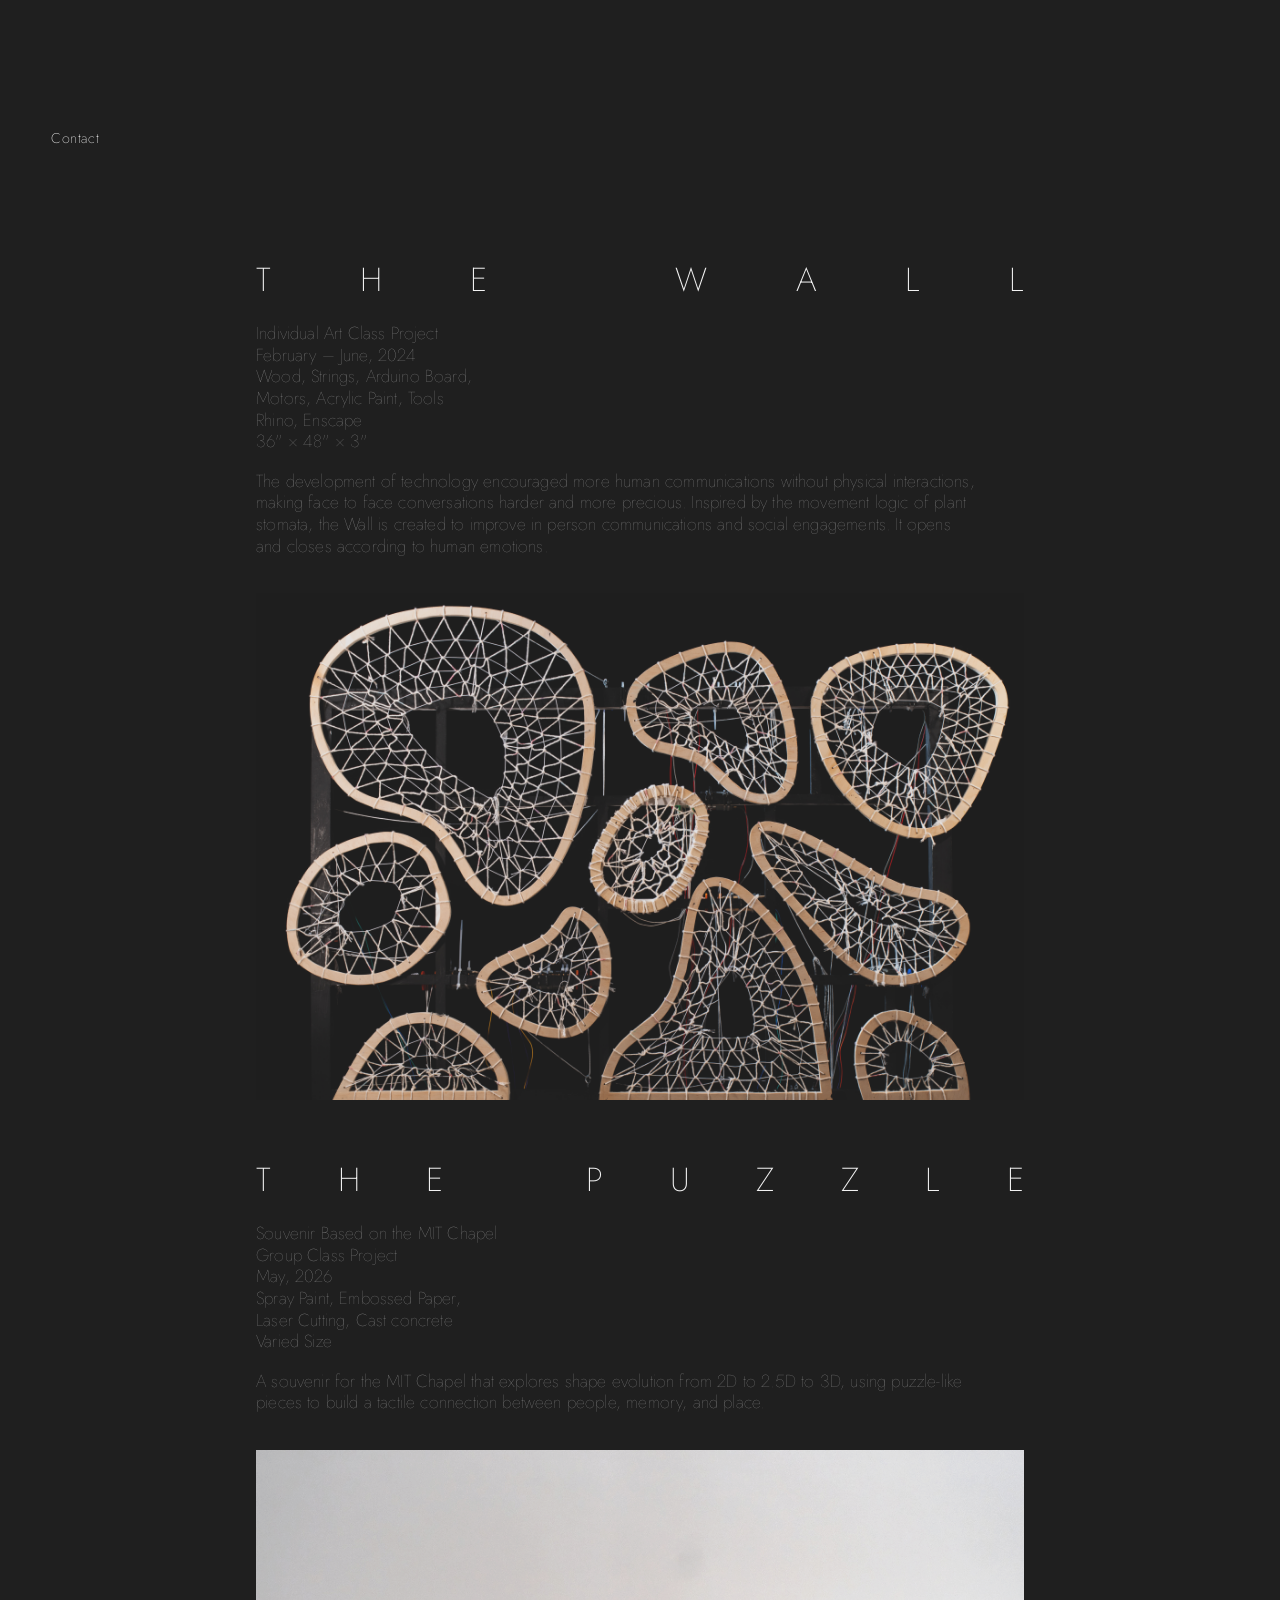
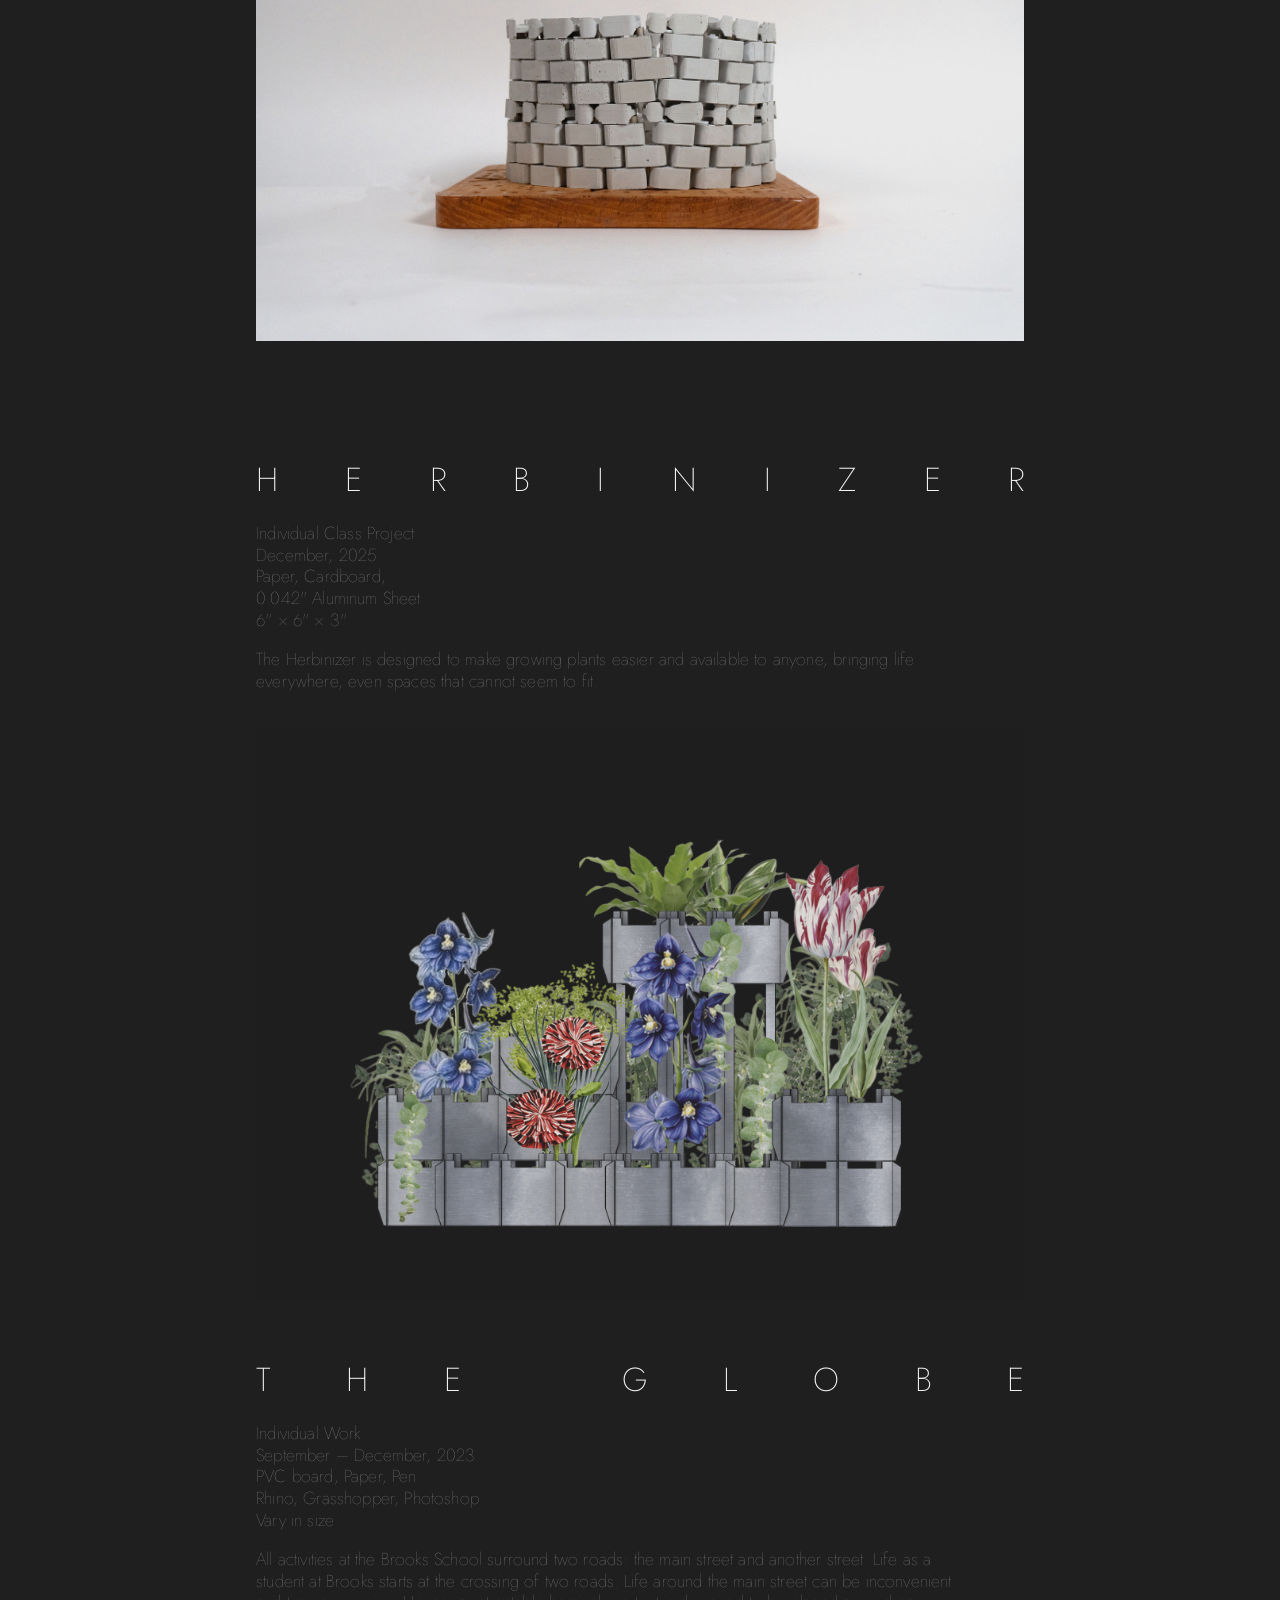
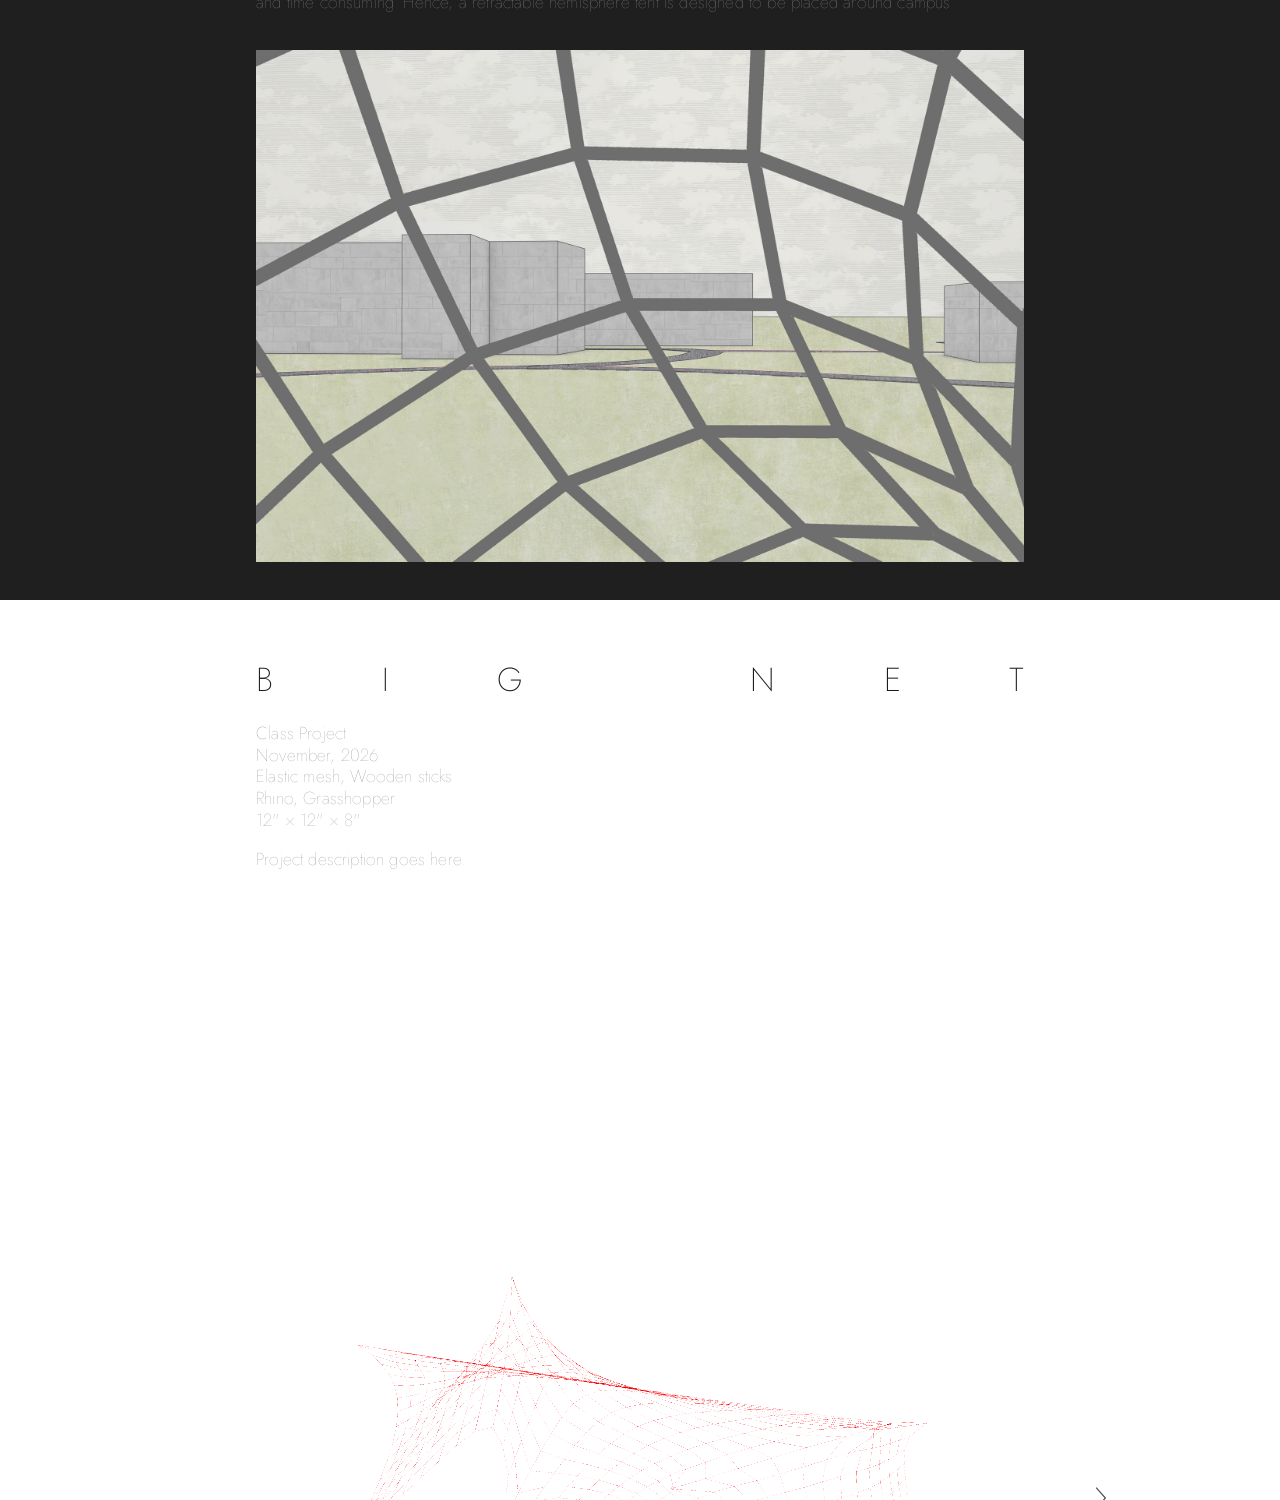
==== commit 5e065b46: "prelim Big Net project done" ====
--- a/index.html
+++ b/index.html
@@ -154,7 +154,48 @@
       display: flex;
       flex-direction: column;
       padding: var(--pad);
-    }
+      background: var(--bg);
+      color: var(--text);
+      transition: background-color 0.7s ease, color 0.7s ease;
+    }
+
+    /* ── LIGHT THEME (Big Net selected) ──
+       Page fades to white; nav icons are inverted so their dark
+       background turns white and the white linework turns black. */
+    .home.theme-light {
+      --text: rgba(0, 0, 0, 0.9);
+      --dim: rgba(0, 0, 0, 0.7);
+      background: #fff;
+    }
+    .home .square img { transition: filter 0.7s ease; }
+    .home.theme-light .square img { filter: invert(1) brightness(1.15); }
+    .home.theme-light .project-name { color: rgba(0, 0, 0, 0.6); }
+    .home.theme-light .project-icon::before { background: rgba(0, 0, 0, 0.65); }
+    .home.theme-light .scroller-arrow { color: rgba(0, 0, 0, 0.45); }
+    .home.theme-light .scroller-arrow:hover { color: rgba(0, 0, 0, 0.95); }
+    .home.theme-light .contact-flyout a:hover,
+    .home.theme-light .contact-flyout-btn:hover,
+    .home.theme-light .email-addr:hover { color: rgba(0, 0, 0, 0.95); }
+    .home.theme-light .email-addr { color: rgba(0, 0, 0, 0.5); }
+    .home .project-name,
+    .home .scroller-arrow,
+    .home .contact-toggle,
+    .home .contact-flyout a,
+    .home .contact-flyout-btn,
+    .home .project-info p { transition-property: color, opacity, font-size; transition-duration: 0.7s, 0.45s, 0.65s; }
+
+    /* Project preview video behaves like the preview images */
+    .project-image video {
+      display: block;
+      width: auto;
+      height: auto;
+      max-width: 100%;
+      max-height: 100%;
+      object-fit: contain;
+    }
+    /* Lift the video's near-white background to pure white so no box edge shows */
+    .home.theme-light .project-image video { filter: brightness(1.03) contrast(1.04); }
+    .stack-video { display: block; width: 100%; height: auto; margin-bottom: clamp(12px, 1.2vw, 20px); }
 
     /* Strip: centred at rest, slides to top when pinned */
     .home-strip {
@@ -341,12 +382,54 @@
       transition: font-size 0.65s var(--ease), opacity 0.45s ease;
     }
 
+    /* ── PROJECT SCROLLER: CV + projects scroll together, 4 at a time ── */
+    .project-scroller {
+      flex: 1 1 0;
+      min-width: 0;
+      position: relative;
+    }
+    .scroller-viewport {
+      position: relative;
+      display: flex;
+      align-items: center;
+      overflow-x: auto;
+      overflow-y: hidden;
+      scroll-snap-type: x mandatory;
+      scroll-behavior: smooth;
+      overscroll-behavior-x: contain;
+      scrollbar-width: none;
+    }
+    .scroller-viewport::-webkit-scrollbar { display: none; }
+    .scroller-viewport .project-icon {
+      flex: 0 0 25%;            /* exactly 4 visible */
+      scroll-snap-align: start;
+    }
+
+    .scroller-arrow {
+      position: absolute;
+      top: 50%;
+      z-index: 3;
+      background: none;
+      border: 0;
+      color: rgba(255, 255, 255, 0.45);
+      cursor: pointer;
+      padding: clamp(8px, 1vw, 14px);
+      line-height: 0;
+      transition: color 0.2s ease, opacity 0.3s ease;
+    }
+    .scroller-arrow svg { width: clamp(9px, 0.8vw, 13px); height: auto; display: block; }
+    .scroller-arrow:hover { color: rgba(255, 255, 255, 0.95); }
+    .scroller-arrow.prev { left: 0; transform: translate(-50%, -50%); }
+    .scroller-arrow.next { right: 0; transform: translate(50%, -50%); }
+    .scroller-arrow:disabled { opacity: 0; pointer-events: none; }
+
     .home.icons-animate .project-icon { animation: iconSlideIn 0.9s var(--ease) backwards; }
-    .home.icons-animate .project-icon:nth-child(1) { animation-delay: 0.1s; }
-    .home.icons-animate .project-icon:nth-child(2) { animation-delay: 0.22s; }
-    .home.icons-animate .project-icon:nth-child(3) { animation-delay: 0.34s; }
-    .home.icons-animate .project-icon:nth-child(4) { animation-delay: 0.46s; }
-    .home.icons-animate .project-icon:nth-child(5) { animation-delay: 0.58s; }
+    .home.icons-animate .scroller-viewport .project-icon:nth-child(1) { animation-delay: 0.1s; }
+    .home.icons-animate .scroller-viewport .project-icon:nth-child(2) { animation-delay: 0.22s; }
+    .home.icons-animate .scroller-viewport .project-icon:nth-child(3) { animation-delay: 0.34s; }
+    .home.icons-animate .scroller-viewport .project-icon:nth-child(4) { animation-delay: 0.46s; }
+    .home.icons-animate .scroller-viewport .project-icon:nth-child(5) { animation-delay: 0.58s; }
+    .home.icons-animate .scroller-viewport .project-icon:nth-child(n+6) { animation-delay: 0.7s; }
 
     /* ── PINNED STATE ── */
     .home.project-pinned .contents-row { width: 100%; }
@@ -702,6 +785,121 @@
       background: linear-gradient(to bottom, var(--bg), rgba(31, 31, 31, 0));
     }
 
+    /* ── LIGHT PROJECT PAGE (Big Net) ── */
+    .detail-section.theme-light {
+      --bg: #fff;
+      --text: rgba(0, 0, 0, 0.9);
+      --dim: rgba(0, 0, 0, 0.7);
+      color: var(--text);
+    }
+    /* The iteration grid is wider than the column, so the bar's background
+       (and its fade) stretch to the full page width */
+    .vstack-bar {
+      box-shadow: 0 0 0 100vmax var(--bg);
+      clip-path: inset(0 -100vmax calc(-1 * clamp(16px, 2.5vh, 28px)));
+    }
+    .vstack-bar::after { left: -100vmax; right: -100vmax; }
+    .detail-section.theme-light .vstack-bar::after {
+      background: linear-gradient(to bottom, #fff, rgba(255, 255, 255, 0));
+    }
+    .detail-section.theme-light .stack-video,
+    .detail-section.theme-light .vstack-img { filter: brightness(1.03) contrast(1.04); }
+
+    /* ── BIG NET PAGE: smaller, centred animation ── */
+    #bignet-section .stack-video { width: 62%; margin: 0 auto; }
+
+    /* ── ITERATION SLIDER (Big Net): one iteration at a time ──
+       Centred on the page, clear of the side menu on both sides.
+       (.vstack is 60% wide and centred, so a 100vw element starts 20vw left of it.) */
+    .iter-slider {
+      --sw: calc(100vw - 2 * (var(--safe-left) + 2vw));   /* slider width */
+      --arrow: clamp(40px, 4vw, 64px);                     /* room for each arrow */
+      --fh: min(66vh, calc((var(--sw) - 2 * var(--arrow)) * 9 / 16));  /* image frame height */
+      position: relative;
+      width: var(--sw);
+      margin: clamp(72px, 12vh, 160px) 0 0 calc((100% - var(--sw)) / 2);
+      scroll-snap-align: center;
+    }
+    .iter-track {
+      display: flex;
+      overflow-x: auto;
+      overflow-y: hidden;
+      scroll-snap-type: x mandatory;
+      scroll-behavior: smooth;
+      overscroll-behavior-x: contain;
+      scrollbar-width: none;
+    }
+    .iter-track::-webkit-scrollbar { display: none; }
+    .iter-slide {
+      flex: 0 0 100%;
+      margin: 0;
+      padding: 0 var(--arrow);
+      scroll-snap-align: center;
+      scroll-snap-stop: always;
+    }
+    .iter-frame { position: relative; height: var(--fh); overflow: hidden; }
+    /* Before the auto-crop runs (or if it can't): plain zoom on the centre */
+    .iter-frame .vstack-img {
+      position: absolute;
+      left: 0; top: 0;
+      width: 100%;
+      height: 100%;
+      object-fit: contain;
+      transform: scale(1.6);
+      opacity: 1;
+    }
+    /* After the auto-crop: JS sizes and places the image so the net fills the frame */
+    .iter-frame.is-cropped .vstack-img { transform: none; object-fit: fill; }
+    /* Thin linework reads darker */
+    .detail-section.theme-light .iter-frame .vstack-img { filter: contrast(1.45) brightness(1.03); }
+    .iter-slide figcaption {
+      margin-top: clamp(14px, 2.5vh, 28px);
+      text-align: center;
+      font-size: clamp(13px, 1.1vw, 18px);
+      font-weight: 200;
+      letter-spacing: 0.02em;
+      color: var(--dim);
+    }
+    .iter-num { margin-right: 0.8em; opacity: 0.5; }
+    .iter-count {
+      margin-top: 8px;
+      text-align: center;
+      font-size: clamp(11px, 0.85vw, 13px);
+      font-weight: 200;
+      letter-spacing: 0.12em;
+      color: var(--dim);
+      opacity: 0.6;
+    }
+    .iter-arrow {
+      position: absolute;
+      top: calc(var(--fh) / 2);
+      transform: translateY(-50%);
+      width: var(--arrow);
+      display: flex;
+      justify-content: center;
+      background: none;
+      border: 0;
+      padding: 16px 0;
+      color: var(--dim);
+      cursor: pointer;
+      z-index: 2;
+      transition: color 0.2s ease, opacity 0.3s ease;
+    }
+    .iter-arrow svg { width: clamp(11px, 0.9vw, 15px); height: auto; display: block; }
+    .iter-arrow:hover { color: var(--text); }
+    .iter-arrow.prev { left: 0; }
+    .iter-arrow.next { right: 0; }
+    .iter-arrow:disabled { opacity: 0; pointer-events: none; }
+
+    #bignet-section .vstack-scroll { scroll-snap-type: y proximity; }
+
+    /* Side menu turns dark-on-white while over a light project page */
+    .rail-square img { transition: filter 0.45s ease; }
+    .fixed-project-rail.rail-light .rail-button { color: rgba(0, 0, 0, 0.5); }
+    .fixed-project-rail.rail-light .rail-button:hover,
+    .fixed-project-rail.rail-light .rail-button.active { color: rgba(0, 0, 0, 0.95); }
+    .fixed-project-rail.rail-light .rail-square img { filter: invert(1) brightness(1.15); }
+
     /* Sketch shown as white lines with no background */
     .vstack-img.sketch-invert { filter: invert(1); mix-blend-mode: screen; }
 
@@ -883,12 +1081,26 @@
       .home-strip { min-height: 0; padding: 8px 0; }
       .home.project-pinned .home-strip { padding: 12px 0; }
 
-      .contents-row { width: 100%; height: 100%; flex-direction: column; gap: 0; }
-      .home.project-pinned .contents-row { flex-direction: row; height: auto; }
+      .contents-row { width: 100%; height: 100%; flex-direction: column; gap: 0; position: relative; }
+      .home.project-pinned .contents-row {
+        flex-direction: row;
+        height: auto;
+        justify-content: safe center;   /* centred, but scrollable from the first icon if it overflows */
+        overflow-x: auto;
+        scrollbar-width: none;
+        scroll-behavior: smooth;
+      }
+      .home.project-pinned .contents-row::-webkit-scrollbar { display: none; }
+
+      /* Phones keep the original stacked list: the scroller wrappers step aside */
+      .project-scroller, .scroller-viewport { display: contents; }
+      .scroller-arrow { display: none; }
+      .scroller-viewport .project-icon { flex: 1; }
 
       .project-icon { width: 100%; min-height: 0; justify-content: center; padding: 6px 0; gap: 10px; }
 
-      .square { width: clamp(48px, min(15vw, 11svh), 80px); min-height: 0; }
+      /* Slightly smaller so six icons still fit the stacked list */
+      .square { width: clamp(40px, min(15vw, 8svh), 72px); min-height: 0; }
       .project-name { font-size: clamp(11px, 3vw, 14px); letter-spacing: 0.04em; }
 
       .home.project-pinned .project-icon { width: auto; padding: 8px clamp(2px, 0.8vw, 8px); }
@@ -933,7 +1145,8 @@
 
       .project-info, .project-image { grid-column: auto; grid-row: auto; }
       .project-image { order: 1; height: auto; justify-content: center; flex: 0 1 auto; min-height: 0; }
-      .project-image img { height: auto; max-height: 42svh; object-fit: contain; }
+      .project-image img,
+      .project-image video { height: auto; max-height: 42svh; object-fit: contain; }
       .project-info { order: 2; flex: 0 0 auto; text-align: left; align-items: flex-start; }
       .project-info h2 { font-size: clamp(20px, 6vw, 32px); margin-bottom: 8px; }
       .project-info p { font-size: clamp(13px, 3.5vw, 16px); line-height: 1.45; }
@@ -992,6 +1205,9 @@
       .puzzle-layout { --puzzle-gap: 10vw; }
       .puzzle-photos { column-gap: 8px; padding: 0; }
       .stack-single { gap: 16px; }
+      #bignet-section .stack-video { width: 100%; }
+      .iter-slider { --sw: 100%; --arrow: 0px; --fh: 46svh; width: 100%; margin: 48px 0 0; }
+      .iter-arrow { display: none; }   /* swipe on phones */
 
       .cv-modal-body { flex-direction: column; }
       .cv-modal-sidebar {
@@ -1040,26 +1256,41 @@
   <section class="snap-section home">
     <div class="home-strip">
       <div class="contents-row" id="contentsRow" aria-label="Project contents">
-        <button class="project-icon" id="cvButton" type="button" aria-label="Open CV">
-          <div class="square"><img src="NavBar_Pics/CV_nav.jpg" alt="CV"></div>
-          <div class="project-name">CV</div>
-        </button>
-        <button class="project-icon project-open-button" type="button" data-project="wall">
-          <div class="square"><img src="NavBar_Pics/Wall_nav.jpg" alt="Wall"></div>
-          <div class="project-name">Wall</div>
-        </button>
-        <button class="project-icon project-open-button" type="button" data-project="puzzle">
-          <div class="square"><img src="NavBar_Pics/Puzzle_nav.jpg" alt="Puzzle"></div>
-          <div class="project-name">Puzzle</div>
-        </button>
-        <button class="project-icon project-open-button" type="button" data-project="herbinizer">
-          <div class="square"><img src="NavBar_Pics/Herbinizer_nav.jpg" alt="Herbinizer"></div>
-          <div class="project-name">Herbinizer</div>
-        </button>
-        <button class="project-icon project-open-button" type="button" data-project="globe">
-          <div class="square"><img src="NavBar_Pics/Globe_nav.jpg" alt="Globe"></div>
-          <div class="project-name">Globe</div>
-        </button>
+        <!-- Horizontal scroller: shows 4 items at a time -->
+        <div class="project-scroller">
+          <button class="scroller-arrow prev" type="button" id="scrollerPrev" aria-label="Previous projects">
+            <svg viewBox="0 0 10 20" fill="none"><polyline points="9,1 1,10 9,19" stroke="currentColor" stroke-width="1" stroke-linejoin="round"/></svg>
+          </button>
+          <div class="scroller-viewport" id="projectScroller">
+            <button class="project-icon" id="cvButton" type="button" aria-label="Open CV">
+              <div class="square"><img src="NavBar_Pics/CV_nav.jpg" alt="CV"></div>
+              <div class="project-name">CV</div>
+            </button>
+            <button class="project-icon project-open-button" type="button" data-project="wall">
+              <div class="square"><img src="NavBar_Pics/Wall_nav.jpg" alt="Wall"></div>
+              <div class="project-name">Wall</div>
+            </button>
+            <button class="project-icon project-open-button" type="button" data-project="puzzle">
+              <div class="square"><img src="NavBar_Pics/Puzzle_nav.jpg" alt="Puzzle"></div>
+              <div class="project-name">Puzzle</div>
+            </button>
+            <button class="project-icon project-open-button" type="button" data-project="herbinizer">
+              <div class="square"><img src="NavBar_Pics/Herbinizer_nav.jpg" alt="Herbinizer"></div>
+              <div class="project-name">Herbinizer</div>
+            </button>
+            <button class="project-icon project-open-button" type="button" data-project="globe">
+              <div class="square"><img src="NavBar_Pics/Globe_nav.jpg" alt="Globe"></div>
+              <div class="project-name">Globe</div>
+            </button>
+            <button class="project-icon project-open-button" type="button" data-project="bignet">
+              <div class="square"><img src="NavBar_Pics/BigNet_nav.jpg" alt="Big Net"></div>
+              <div class="project-name">Big Net</div>
+            </button>
+          </div>
+          <button class="scroller-arrow next" type="button" id="scrollerNext" aria-label="More projects">
+            <svg viewBox="0 0 10 20" fill="none"><polyline points="1,1 9,10 1,19" stroke="currentColor" stroke-width="1" stroke-linejoin="round"/></svg>
+          </button>
+        </div>
       </div>
     </div>
 
@@ -1095,6 +1326,18 @@
             <p>Individual Work<br>September - December, 2023<br>PVC board, Paper, Pen<br>Rhino, Grasshopper, Photoshop<br>Vary in size</p>
           </div>
           <div class="project-image"><img loading="lazy" decoding="async" src="Home Page/Globe.jpg" alt="Globe"></div>
+        </article>
+
+        <article class="project-card" data-card="bignet">
+          <div class="project-info">
+            <h2>Big Net</h2>
+            <p>Class Project<br>November, 2026<br>Elastic mesh, Wooden sticks<br>Rhino, Grasshopper<br>12" x 12" x 8"</p>
+          </div>
+          <!-- Live animation: plays only while Big Net is selected and on screen (see JS) -->
+          <div class="project-image">
+            <video id="bignetPreview" class="project-video" src="Big net/BignetAnimation.mov"
+                   muted loop playsinline preload="metadata" aria-label="Big Net animation"></video>
+          </div>
         </article>
       </div>
     </div>
@@ -1141,6 +1384,10 @@
     <button class="rail-button" type="button" data-project="globe">
       <div class="rail-square"><img src="NavBar_Pics/Globe_nav.jpg" alt="Globe"></div>
       <span>Globe</span>
+    </button>
+    <button class="rail-button" type="button" data-project="bignet">
+      <div class="rail-square"><img src="NavBar_Pics/BigNet_nav.jpg" alt="Big Net"></div>
+      <span>Big Net</span>
     </button>
   </nav>
 
@@ -1275,6 +1522,58 @@
           <img loading="lazy" decoding="async" class="vstack-img" src="Globe_Pics/Globe_prototype.jpg" alt="Globe prototype">
           <img loading="lazy" decoding="async" class="vstack-img" src="Globe_Pics/Globe_finalEffects_1.jpg" alt="Globe final effects 1">
           <img loading="lazy" decoding="async" class="vstack-img" src="Globe_Pics/Globe_finalEffects_2.jpg" alt="Globe final effects 2">
+        </div>
+      </div>
+    </div>
+  </section>
+
+  <!-- BIG NET (vertical scroll) -->
+  <section id="bignet-section" class="detail-section theme-light" data-project-section="bignet">
+    <div class="vstack-scroll">
+      <div class="vstack">
+        <div class="vstack-title" aria-label="Big Net"><span>B</span><span>i</span><span>g</span><span>&nbsp;</span><span>N</span><span>e</span><span>t</span></div>
+        <div class="vstack-info">
+          <div class="gallery-meta">
+            Class Project<br>
+            November, 2026<br>
+            Elastic mesh, Wooden sticks<br>
+            Rhino, Grasshopper<br>
+            12&quot; × 12&quot; × 8&quot;
+          </div>
+          <!-- TODO: replace with the real project description -->
+          <p class="vstack-intro">Project description goes here.</p>
+        </div>
+        <!-- Animation plays while this section is on screen -->
+        <video class="stack-video" data-play-visible src="Big net/BignetAnimation.mov"
+               muted loop playsinline preload="metadata" aria-label="Big Net animation"></video>
+        <!-- Iterations 0–20: horizontal slider, one at a time -->
+        <div class="iter-slider" id="iterSlider">
+          <button class="iter-arrow prev" type="button" aria-label="Previous iteration"><svg viewBox="0 0 10 20" fill="none"><polyline points="9,1 1,10 9,19" stroke="currentColor" stroke-width="1" stroke-linejoin="round"/></svg></button>
+          <div class="iter-track">
+            <figure class="iter-slide"><div class="iter-frame"><img decoding="async" class="vstack-img" src="Big net/Physical.jpg" alt="0 – Physical Model"></div><figcaption><span class="iter-num">0</span>Physical Model</figcaption></figure>
+            <figure class="iter-slide"><div class="iter-frame"><img decoding="async" class="vstack-img" src="Big net/V1_0.25Pi.jpg" alt="1 – 45° Rotation"></div><figcaption><span class="iter-num">1</span>45° Rotation</figcaption></figure>
+            <figure class="iter-slide"><div class="iter-frame"><img decoding="async" class="vstack-img" src="Big net/V2_0.5Pi.jpg" alt="2 – 90° Rotation"></div><figcaption><span class="iter-num">2</span>90° Rotation</figcaption></figure>
+            <figure class="iter-slide"><div class="iter-frame"><img decoding="async" class="vstack-img" src="Big net/V3_-.25Pi.jpg" alt="3 – −25° Rotation"></div><figcaption><span class="iter-num">3</span>−25° Rotation</figcaption></figure>
+            <figure class="iter-slide"><div class="iter-frame"><img decoding="async" class="vstack-img" src="Big net/V4_1xMesh.jpg" alt="4 – 1× Grid Density"></div><figcaption><span class="iter-num">4</span>1× Grid Density</figcaption></figure>
+            <figure class="iter-slide"><div class="iter-frame"><img decoding="async" class="vstack-img" src="Big net/V5_3xMesh.jpg" alt="5 – 3× Grid Density"></div><figcaption><span class="iter-num">5</span>3× Grid Density</figcaption></figure>
+            <figure class="iter-slide"><div class="iter-frame"><img decoding="async" class="vstack-img" src="Big net/V6_5xMesh.jpg" alt="6 – 5× Grid Density"></div><figcaption><span class="iter-num">6</span>5× Grid Density</figcaption></figure>
+            <figure class="iter-slide"><div class="iter-frame"><img decoding="async" class="vstack-img" src="Big net/V7_10xMesh.jpg" alt="7 – 10× Grid Density"></div><figcaption><span class="iter-num">7</span>10× Grid Density</figcaption></figure>
+            <figure class="iter-slide"><div class="iter-frame"><img decoding="async" class="vstack-img" src="Big net/V8_Zoffset.jpg" alt="8 – Z Offset of Anchors (1)"></div><figcaption><span class="iter-num">8</span>Z Offset of Anchors (1)</figcaption></figure>
+            <figure class="iter-slide"><div class="iter-frame"><img decoding="async" class="vstack-img" src="Big net/V9_Zoffset.jpg" alt="9 – Z Offset of Anchors (2)"></div><figcaption><span class="iter-num">9</span>Z Offset of Anchors (2)</figcaption></figure>
+            <figure class="iter-slide"><div class="iter-frame"><img decoding="async" class="vstack-img" src="Big net/V10_Zoffset.jpg" alt="10 – Z Offset of Anchors (3)"></div><figcaption><span class="iter-num">10</span>Z Offset of Anchors (3)</figcaption></figure>
+            <figure class="iter-slide"><div class="iter-frame"><img decoding="async" class="vstack-img" src="Big net/V11_Zoffset.jpg" alt="11 – Z Offset of Anchors (4)"></div><figcaption><span class="iter-num">11</span>Z Offset of Anchors (4)</figcaption></figure>
+            <figure class="iter-slide"><div class="iter-frame"><img decoding="async" class="vstack-img" src="Big net/V12_VarStrength.jpg" alt="12 – Variable Strength #1"></div><figcaption><span class="iter-num">12</span>Variable Strength #1</figcaption></figure>
+            <figure class="iter-slide"><div class="iter-frame"><img decoding="async" class="vstack-img" src="Big net/V13_VarStrength.jpg" alt="13 – Variable Strength #2"></div><figcaption><span class="iter-num">13</span>Variable Strength #2</figcaption></figure>
+            <figure class="iter-slide"><div class="iter-frame"><img decoding="async" class="vstack-img" src="Big net/V14_VarStrength.jpg" alt="14 – Variable Strength #3"></div><figcaption><span class="iter-num">14</span>Variable Strength #3</figcaption></figure>
+            <figure class="iter-slide"><div class="iter-frame"><img decoding="async" class="vstack-img" src="Big net/V15_Load1Corner.jpg" alt="15 – Load on 1 Corner of Each Mesh Surface"></div><figcaption><span class="iter-num">15</span>Load on 1 Corner of Each Mesh Surface</figcaption></figure>
+            <figure class="iter-slide"><div class="iter-frame"><img decoding="async" class="vstack-img" src="Big net/V16_Z+Load.jpg" alt="16 – Z Offset + Loads"></div><figcaption><span class="iter-num">16</span>Z Offset + Loads</figcaption></figure>
+            <figure class="iter-slide"><div class="iter-frame"><img decoding="async" class="vstack-img" src="Big net/V17_Z+VarLoad.jpg" alt="17 – Z Offset + Lighter Loads"></div><figcaption><span class="iter-num">17</span>Z Offset + Lighter Loads</figcaption></figure>
+            <figure class="iter-slide"><div class="iter-frame"><img decoding="async" class="vstack-img" src="Big net/V18_Z+VarLoad+LessAnchor.jpg" alt="18 – Z Offset + Loads + Fewer Anchors"></div><figcaption><span class="iter-num">18</span>Z Offset + Loads + Fewer Anchors</figcaption></figure>
+            <figure class="iter-slide"><div class="iter-frame"><img decoding="async" class="vstack-img" src="Big net/V19_Z+VarLoad+LessAnchor.jpg" alt="19 – Z Offset + Loads + Fewer Anchors (2)"></div><figcaption><span class="iter-num">19</span>Z Offset + Loads + Fewer Anchors (2)</figcaption></figure>
+            <figure class="iter-slide"><div class="iter-frame"><img decoding="async" class="vstack-img" src="Big net/V20_Everything.jpg" alt="20 – Everything Combined"></div><figcaption><span class="iter-num">20</span>Everything Combined</figcaption></figure>
+          </div>
+          <button class="iter-arrow next" type="button" aria-label="Next iteration"><svg viewBox="0 0 10 20" fill="none"><polyline points="1,1 9,10 1,19" stroke="currentColor" stroke-width="1" stroke-linejoin="round"/></svg></button>
+          <div class="iter-count"><span class="iter-idx">1</span> / 21</div>
         </div>
       </div>
     </div>
@@ -1363,7 +1662,11 @@
     var cvModal = $('cvModal');
     var imageModal = $('imageModal');
 
-    var projectOrder = ['wall', 'puzzle', 'herbinizer', 'globe'];
+    var projectOrder = ['wall', 'puzzle', 'herbinizer', 'globe', 'bignet'];
+    var contentsRow = $('contentsRow');
+    var scroller = $('projectScroller');
+    var scrollerPrev = $('scrollerPrev');
+    var scrollerNext = $('scrollerNext');
     var currentProject = null;
 
     function isOpen(el) { return !!el && el.classList.contains('open'); }
@@ -1573,6 +1876,9 @@
       railButtons.forEach(function (b) {
         b.classList.toggle('active', vp === b.getAttribute('data-project'));
       });
+      // Dark-on-white menu over light project pages
+      var vpSection = vp && document.querySelector('[data-project-section="' + vp + '"]');
+      rail.classList.toggle('rail-light', !!vpSection && vpSection.classList.contains('theme-light'));
       return vp;
     }
 
@@ -1581,6 +1887,7 @@
       var vp = updateRail();
       galleries.forEach(function (g) { if (g.name !== vp) resetGallery(g); });
       stacks.forEach(function (st) { if (st.name !== vp) resetStack(st); });
+      if (typeof updatePreviewVideo === 'function') updatePreviewVideo();
     });
     window.addEventListener('scroll', onScroll, { passive: true });
     window.addEventListener('resize', function () { onScroll(); onResizeGalleries(); });
@@ -1622,10 +1929,203 @@
       });
     }
 
+    // ── Project scroller (4 visible at a time) ──
+    // Desktop scrolls the scroller itself; phones scroll the pinned icon row.
+    function iconScrollBox() { return mobile.matches ? contentsRow : scroller; }
+
+    function slotWidth() {
+      var first = scroller.querySelector('.project-icon');
+      return first ? first.getBoundingClientRect().width : scroller.clientWidth / 4;
+    }
+
+    function updateScrollerArrows() {
+      var max = scroller.scrollWidth - scroller.clientWidth;
+      scrollerPrev.disabled = scroller.scrollLeft <= 1;
+      scrollerNext.disabled = scroller.scrollLeft >= max - 1;
+    }
+
+    // Scroll just enough to bring an icon fully into view
+    function revealIcon(btn, instant) {
+      var box = iconScrollBox();
+      if (!btn || box.scrollWidth <= box.clientWidth + 1) return;
+      var boxRect = box.getBoundingClientRect();
+      var r = btn.getBoundingClientRect();
+      var target = null;
+      if (r.left < boxRect.left - 1) target = box.scrollLeft + (r.left - boxRect.left);
+      else if (r.right > boxRect.right + 1) target = box.scrollLeft + (r.right - boxRect.right);
+      if (target !== null) box.scrollTo({ left: target, behavior: instant ? 'auto' : 'smooth' });
+    }
+
+    scrollerPrev.addEventListener('click', function () { scroller.scrollBy({ left: -slotWidth(), behavior: 'smooth' }); });
+    scrollerNext.addEventListener('click', function () { scroller.scrollBy({ left: slotWidth(), behavior: 'smooth' }); });
+    scroller.addEventListener('scroll', rafThrottle(updateScrollerArrows), { passive: true });
+    window.addEventListener('resize', rafThrottle(updateScrollerArrows));
+    updateScrollerArrows();
+
+    // ── Big Net: light theme + live preview ──
+    var LIGHT_PROJECTS = ['bignet'];
+    var previewVideo = $('bignetPreview');
+
+    function playVideo(v) { var p = v.play(); if (p && p.catch) p.catch(function () {}); }
+
+    // Play only while Big Net is selected, the home section is on screen and the tab is visible
+    function updatePreviewVideo() {
+      if (!previewVideo) return;
+      var shouldPlay = currentProject === 'bignet' && onHome() && !document.hidden;
+      if (shouldPlay && previewVideo.paused) playVideo(previewVideo);
+      else if (!shouldPlay && !previewVideo.paused) previewVideo.pause();
+    }
+
+    function syncTheme() {
+      home.classList.toggle('theme-light', LIGHT_PROJECTS.indexOf(currentProject) !== -1);
+      updatePreviewVideo();
+    }
+
+    document.addEventListener('visibilitychange', function () {
+      updatePreviewVideo();
+      $$('video[data-play-visible]').forEach(function (v) { if (document.hidden) v.pause(); });
+    });
+
+    // Videos on project pages play while at least a quarter of them is on screen
+    if ('IntersectionObserver' in window) {
+      var videoObserver = new IntersectionObserver(function (entries) {
+        entries.forEach(function (en) {
+          if (en.isIntersecting && !document.hidden) playVideo(en.target); else en.target.pause();
+        });
+      }, { threshold: 0.25 });
+      $$('video[data-play-visible]').forEach(function (v) { videoObserver.observe(v); });
+    } else {
+      $$('video[data-play-visible]').forEach(function (v) { v.autoplay = true; playVideo(v); });
+    }
+
+    // ── Iteration slider (Big Net): one at a time ──
+    var iterSliders = $$('.iter-slider').map(function (el) {
+      return {
+        el: el,
+        section: el.closest('.detail-section'),
+        track: el.querySelector('.iter-track'),
+        slides: $$('.iter-slide', el),
+        prev: el.querySelector('.iter-arrow.prev'),
+        next: el.querySelector('.iter-arrow.next'),
+        idx: el.querySelector('.iter-idx')
+      };
+    });
+
+    function iterIndex(sl) { return Math.round(sl.track.scrollLeft / Math.max(1, sl.track.clientWidth)); }
+    function iterGo(sl, i) {
+      i = Math.max(0, Math.min(sl.slides.length - 1, i));
+      sl.track.scrollTo({ left: i * sl.track.clientWidth, behavior: 'smooth' });
+    }
+    function updateIter(sl) {
+      var i = iterIndex(sl);
+      sl.idx.textContent = i + 1;
+      sl.prev.disabled = i <= 0;
+      sl.next.disabled = i >= sl.slides.length - 1;
+    }
+    // Used by the arrow keys; returns true if the visible section has a slider
+    function stepIter(sectionName, dir) {
+      for (var k = 0; k < iterSliders.length; k++) {
+        var sl = iterSliders[k];
+        if (sl.section && sl.section.getAttribute('data-project-section') === sectionName) {
+          iterGo(sl, iterIndex(sl) + dir);
+          return true;
+        }
+      }
+      return false;
+    }
+
+    // Auto-crop: find the drawing inside each render's white margin, then size and
+    // place the image so that drawing fills the frame. Needs the page served over
+    // http (e.g. Live Server); opened as a file it falls back to the CSS zoom.
+    function findDrawing(img) {
+      try {
+        var nw = img.naturalWidth, nh = img.naturalHeight;
+        if (!nw || !nh) return null;
+        var k = Math.min(1, 1600 / Math.max(nw, nh));   // high enough that thin lines survive
+        var w = Math.max(1, Math.round(nw * k)), h = Math.max(1, Math.round(nh * k));
+        var c = document.createElement('canvas');
+        c.width = w; c.height = h;
+        var ctx = c.getContext('2d', { willReadFrequently: true });
+        ctx.drawImage(img, 0, 0, w, h);
+        var d = ctx.getImageData(0, 0, w, h).data;
+        var rows = new Uint16Array(h), cols = new Uint16Array(w);
+        for (var y = 0; y < h; y++) {
+          for (var x = 0; x < w; x++) {
+            var i = (y * w + x) * 4;
+            if (d[i] < 246 || d[i + 1] < 246 || d[i + 2] < 246) { rows[y]++; cols[x]++; }
+          }
+        }
+        // Trim the outermost 0.5% of drawn pixels on each side, so stray specks
+        // (e.g. lone anchor-point dots far from the net) don't stretch the frame
+        function span(counts, n) {
+          var total = 0, i;
+          for (i = 0; i < n; i++) total += counts[i];
+          if (!total) return null;
+          var lo = total * 0.005, hi = total * 0.995, acc = 0, a = -1, b = n - 1;
+          for (i = 0; i < n; i++) {
+            acc += counts[i];
+            if (a < 0 && acc >= lo) a = i;
+            if (acc >= hi) { b = i; break; }
+          }
+          return [a, b];
+        }
+        var sx = span(cols, w), sy = span(rows, h);
+        if (!sx || !sy) return null;
+        var x0 = sx[0], x1 = sx[1], y0 = sy[0], y1 = sy[1];
+        var pad = 0.04;   // breathing room around the drawing, as a share of the image
+        return {
+          x0: Math.max(0, x0 / w - pad), x1: Math.min(1, (x1 + 1) / w + pad),
+          y0: Math.max(0, y0 / h - pad), y1: Math.min(1, (y1 + 1) / h + pad)
+        };
+      } catch (err) { return null; }   // e.g. canvas blocked when opened from disk
+    }
+
+    function placeCrop(frame, img, box) {
+      var W = frame.clientWidth, H = frame.clientHeight;
+      var nw = img.naturalWidth, nh = img.naturalHeight;
+      if (!W || !H || !nw) return;
+      var s = Math.min(W / ((box.x1 - box.x0) * nw), H / ((box.y1 - box.y0) * nh));
+      img.style.width = nw * s + 'px';
+      img.style.height = nh * s + 'px';
+      img.style.left = W / 2 - (box.x0 + box.x1) / 2 * nw * s + 'px';
+      img.style.top = H / 2 - (box.y0 + box.y1) / 2 * nh * s + 'px';
+    }
+
+    iterSliders.forEach(function (sl) {
+      sl.prev.addEventListener('click', function () { iterGo(sl, iterIndex(sl) - 1); });
+      sl.next.addEventListener('click', function () { iterGo(sl, iterIndex(sl) + 1); });
+      sl.track.addEventListener('scroll', rafThrottle(function () { updateIter(sl); }), { passive: true });
+      updateIter(sl);
+
+      var crops = [];
+      sl.slides.forEach(function (slide) {
+        var frame = slide.querySelector('.iter-frame');
+        var img = frame.querySelector('img');
+        var run = function () {
+          var box = findDrawing(img);
+          if (!box) return;
+          crops.push({ frame: frame, img: img, box: box });
+          placeCrop(frame, img, box);
+          frame.classList.add('is-cropped');
+        };
+        if (img.complete && img.naturalWidth) run(); else img.addEventListener('load', run, { once: true });
+      });
+      var relayout = rafThrottle(function () {
+        crops.forEach(function (c) { placeCrop(c.frame, c.img, c.box); });
+        updateIter(sl);
+      });
+      if ('ResizeObserver' in window) new ResizeObserver(relayout).observe(sl.track);
+      else window.addEventListener('resize', relayout);
+    });
+
     function setActiveProject(name) {
       currentProject = name;
+      syncTheme();
       cards.forEach(function (c) { c.classList.toggle('active', c.getAttribute('data-card') === name); });
       icons.forEach(function (b) { b.classList.toggle('icon-active', b.getAttribute('data-project') === name); });
+      var activeIcon = icons.filter(function (b) { return b.getAttribute('data-project') === name; })[0];
+      // Wait a frame so pinned-state sizes have applied before measuring
+      requestAnimationFrame(function () { revealIcon(activeIcon); });
     }
 
     function refreshHomeUi() {
@@ -1652,8 +2152,10 @@
         home.classList.remove('project-pinned');
         currentProject = null;
         icons.forEach(function (b) { b.classList.remove('icon-active'); });
+        syncTheme();
       };
       if (wasPinned && mobile.matches) flipIcons(apply); else apply();
+      if (mobile.matches) contentsRow.scrollLeft = 0;
       refreshHomeUi();
     }
 
@@ -1722,19 +2224,21 @@
       if (e.key === 'ArrowRight' || e.key === 'ArrowLeft') {
         var dir = e.key === 'ArrowRight' ? 1 : -1;
         var vp = visibleProjectSection();
-        if (vp) { e.preventDefault(); stepGallery(vp, dir); }
+        if (vp) { e.preventDefault(); if (!stepIter(vp, dir)) stepGallery(vp, dir); }
         else navigateProject(dir);
       }
     });
 
     // ── Touch swipes (mobile) ──
-    var sx = 0, sy = 0, swipeSection = null, swipeOnHome = false;
+    var sx = 0, sy = 0, swipeSection = null, swipeOnHome = false, swipeOnRow = false;
 
     document.addEventListener('touchstart', function (e) {
       if (!mobile.matches || isOpen(imageModal) || isOpen(cvModal)) { swipeSection = null; swipeOnHome = false; return; }
       sx = e.touches[0].clientX;
       sy = e.touches[0].clientY;
       swipeOnHome = home.contains(e.target);
+      // If the pinned icon row overflows, a swipe on it just scrolls the row
+      swipeOnRow = contentsRow.contains(e.target) && contentsRow.scrollWidth > contentsRow.clientWidth + 1;
       swipeSection = swipeOnHome ? null : visibleProjectSection();
     }, { passive: true });
 
@@ -1747,7 +2251,7 @@
 
       if (swipeOnHome) {
         swipeOnHome = false;
-        if (horizontal) navigateProject(dx < 0 ? 1 : -1);
+        if (horizontal && !swipeOnRow) navigateProject(dx < 0 ? 1 : -1);
         else if (vertical && currentProject) {
           if (dy < 0) scrollToProjectSection(currentProject);
           else document.querySelector('.cover').scrollIntoView({ behavior: 'smooth' });
@@ -1763,6 +2267,8 @@
     home.addEventListener('wheel', function (e) {
       if (mobile.matches) return;
       if (Math.abs(e.deltaX) < 12 || Math.abs(e.deltaX) <= Math.abs(e.deltaY)) return;
+      // Over the project scroller (nothing pinned yet): let the trackpad scroll it natively
+      if (!currentProject && scroller.contains(e.target)) return;
       e.preventDefault(); // stop browser back/forward swipe
       if (wheelLock) return;
       wheelLock = true;
@@ -1824,6 +2330,7 @@
           home.classList.remove('project-pinned');
           currentProject = null;
           icons.forEach(function (b) { b.classList.remove('icon-active'); });
+          syncTheme();
           refreshHomeUi();
         }
         home.classList.toggle('icons-animate', ratio >= 0.35);
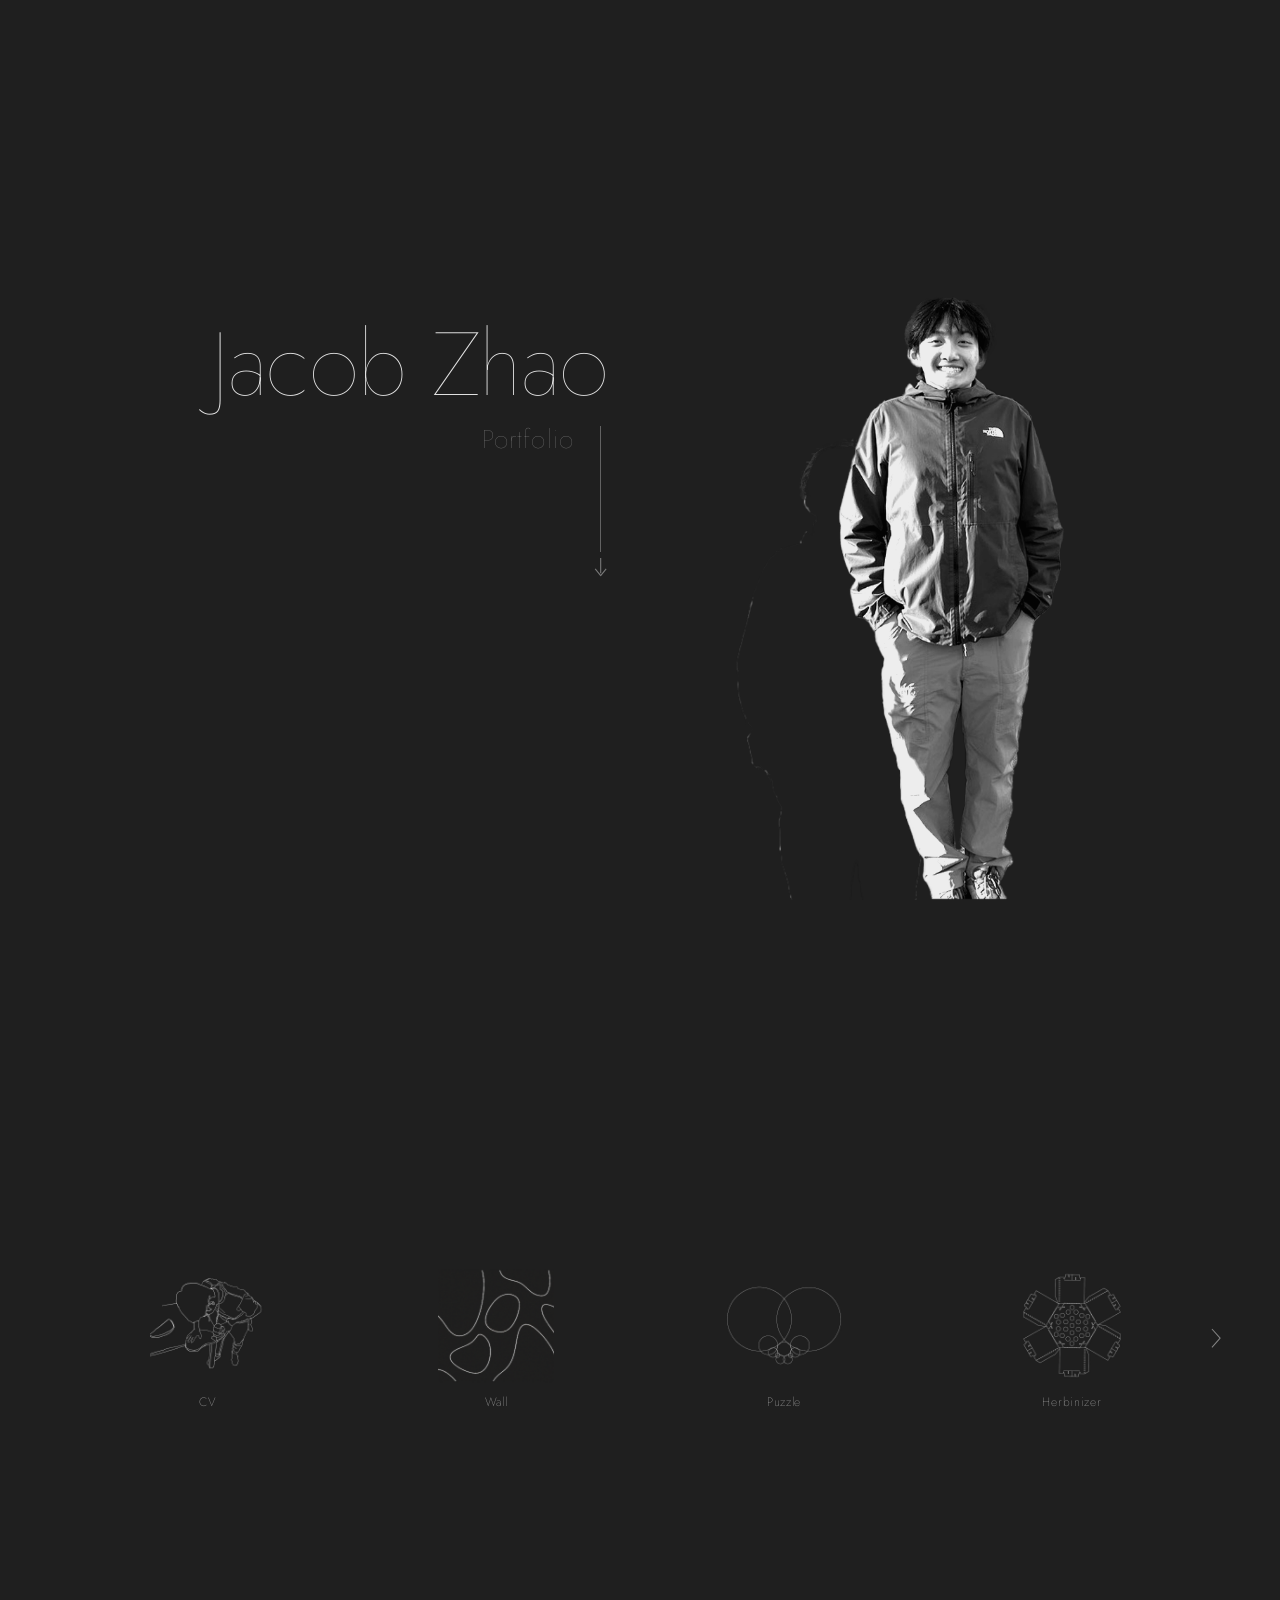
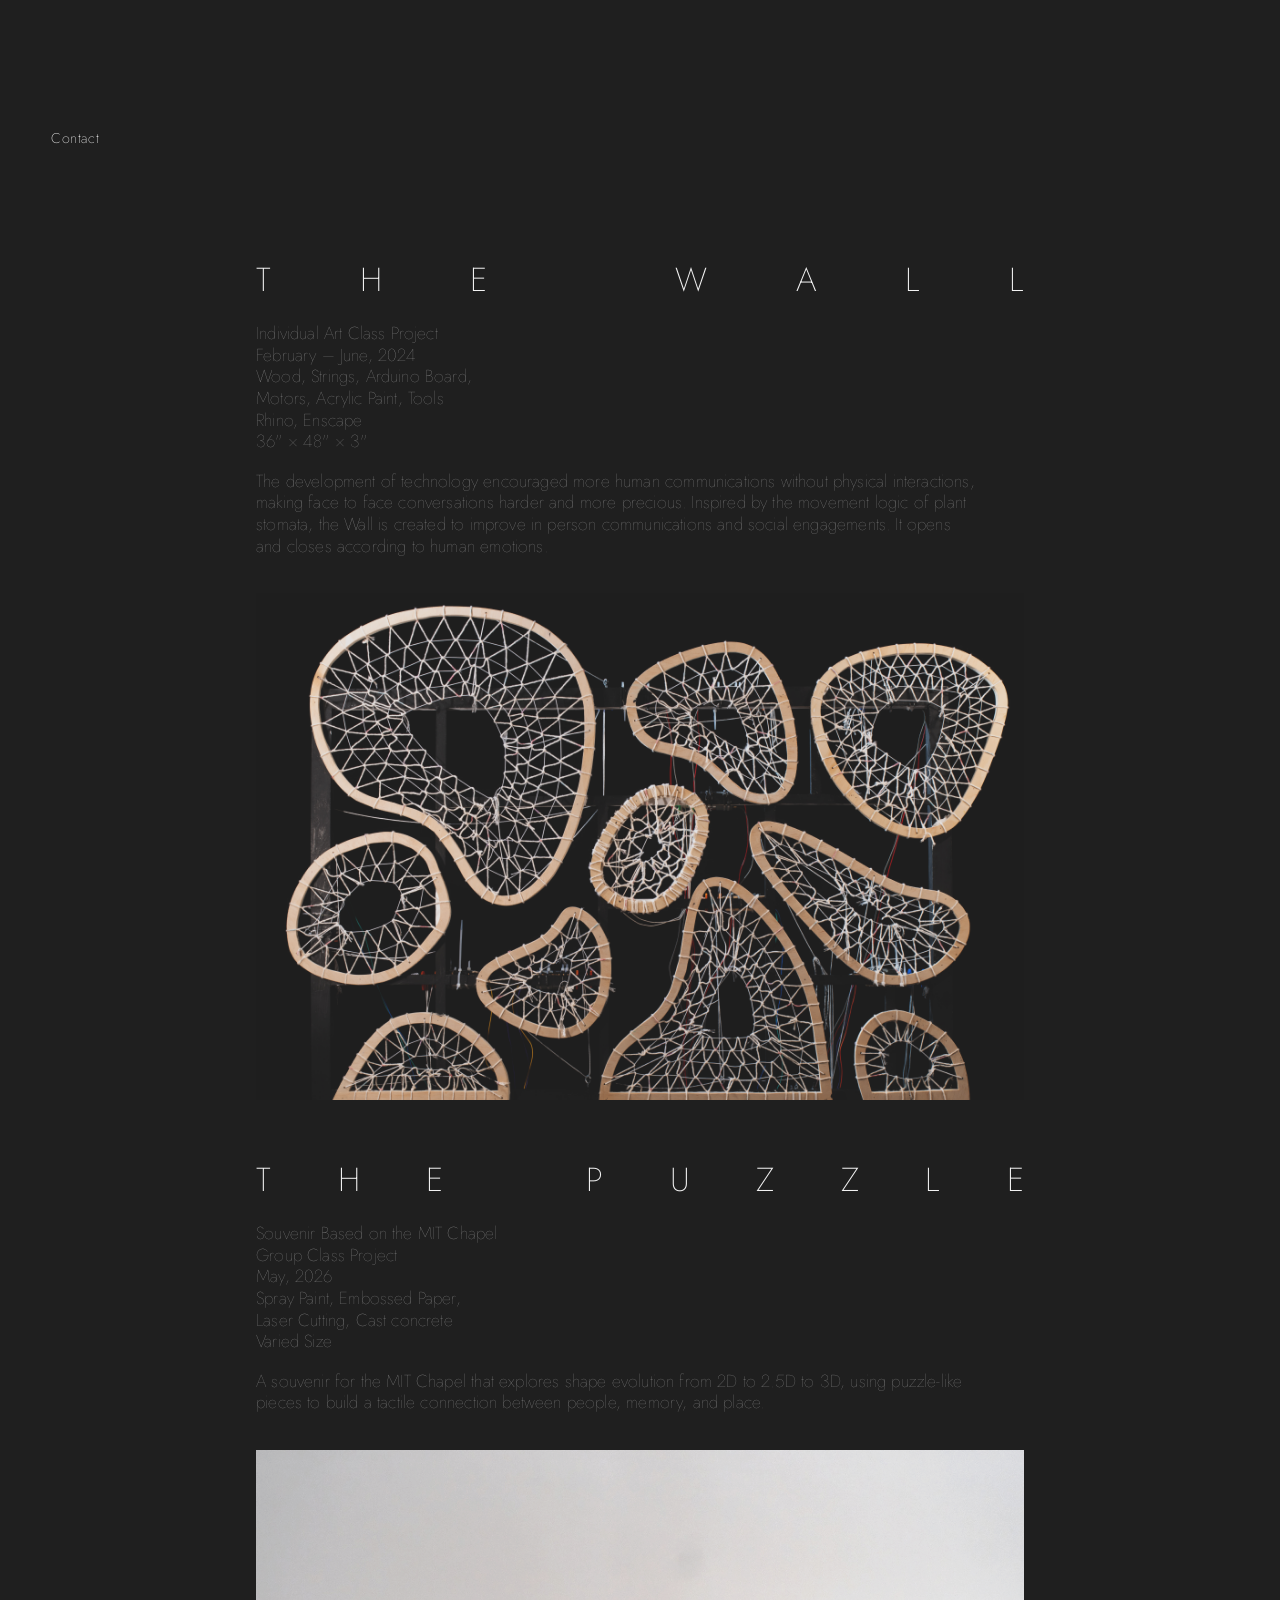
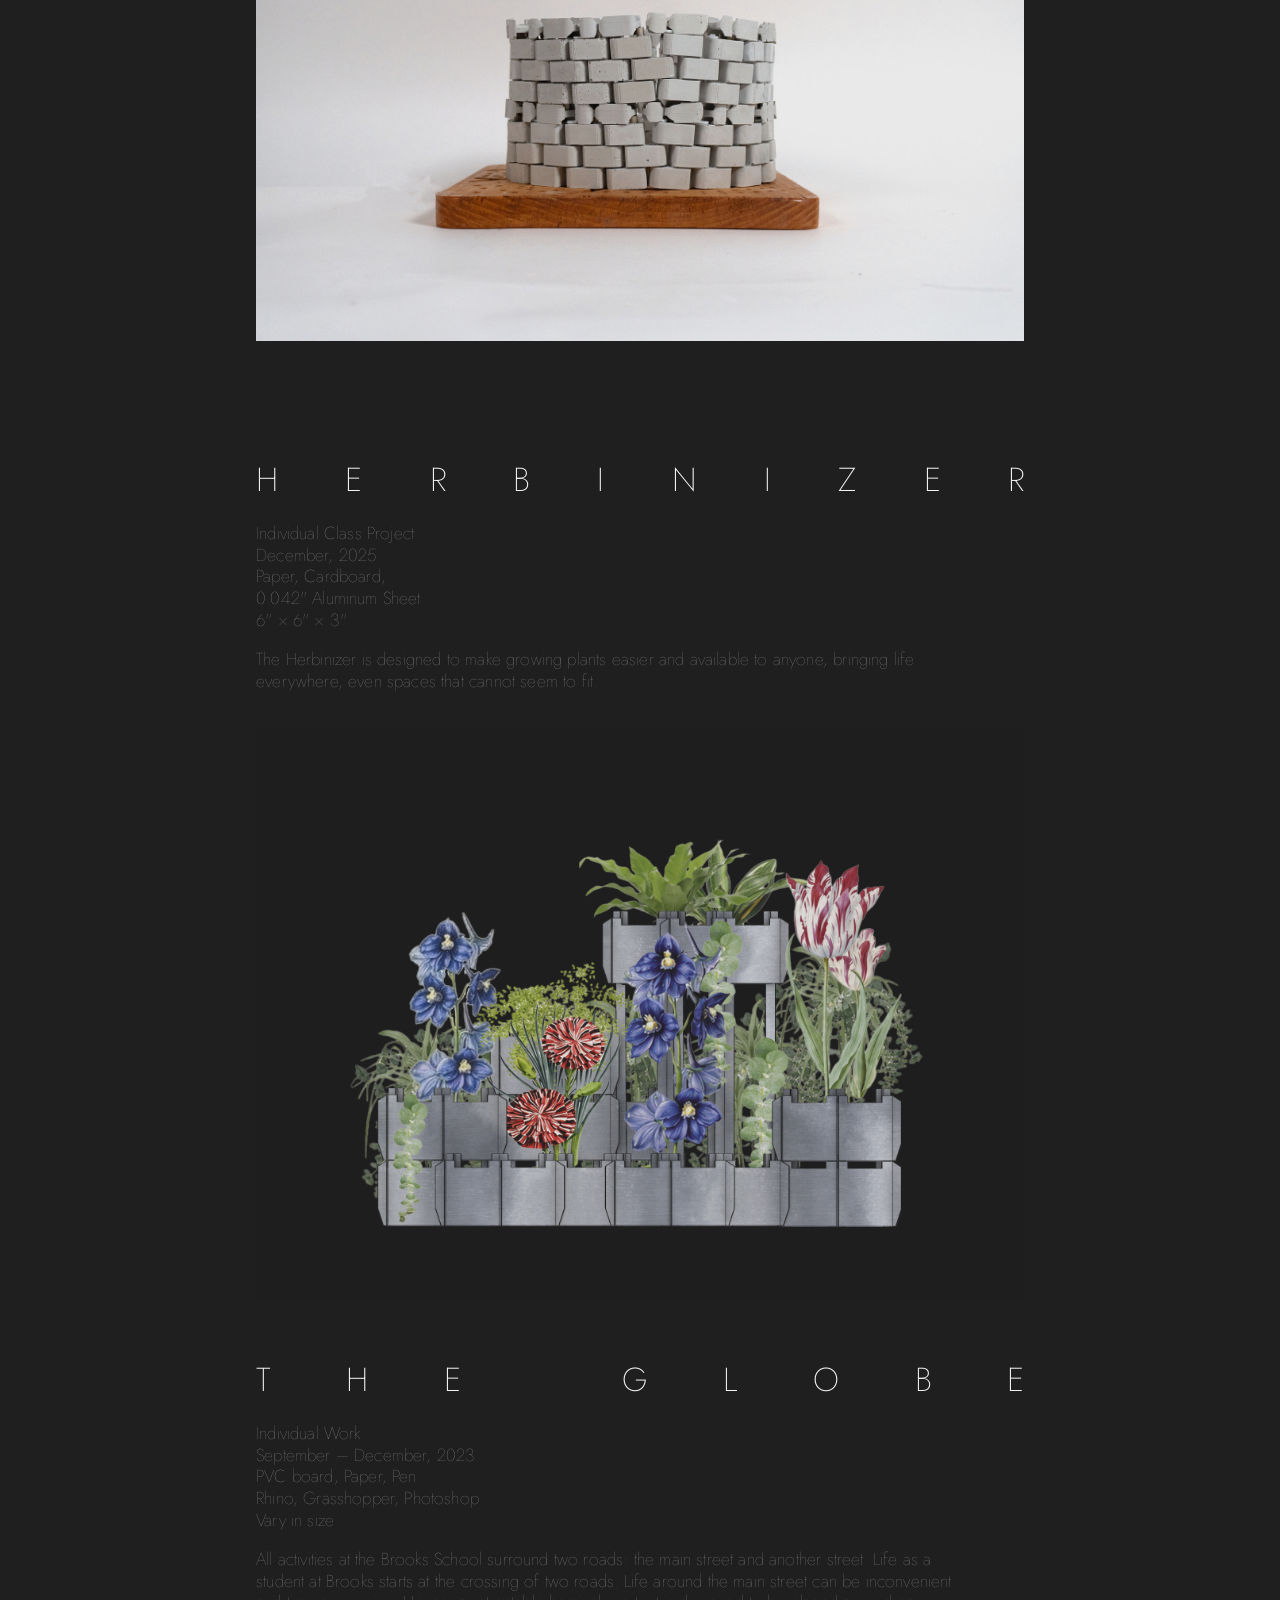
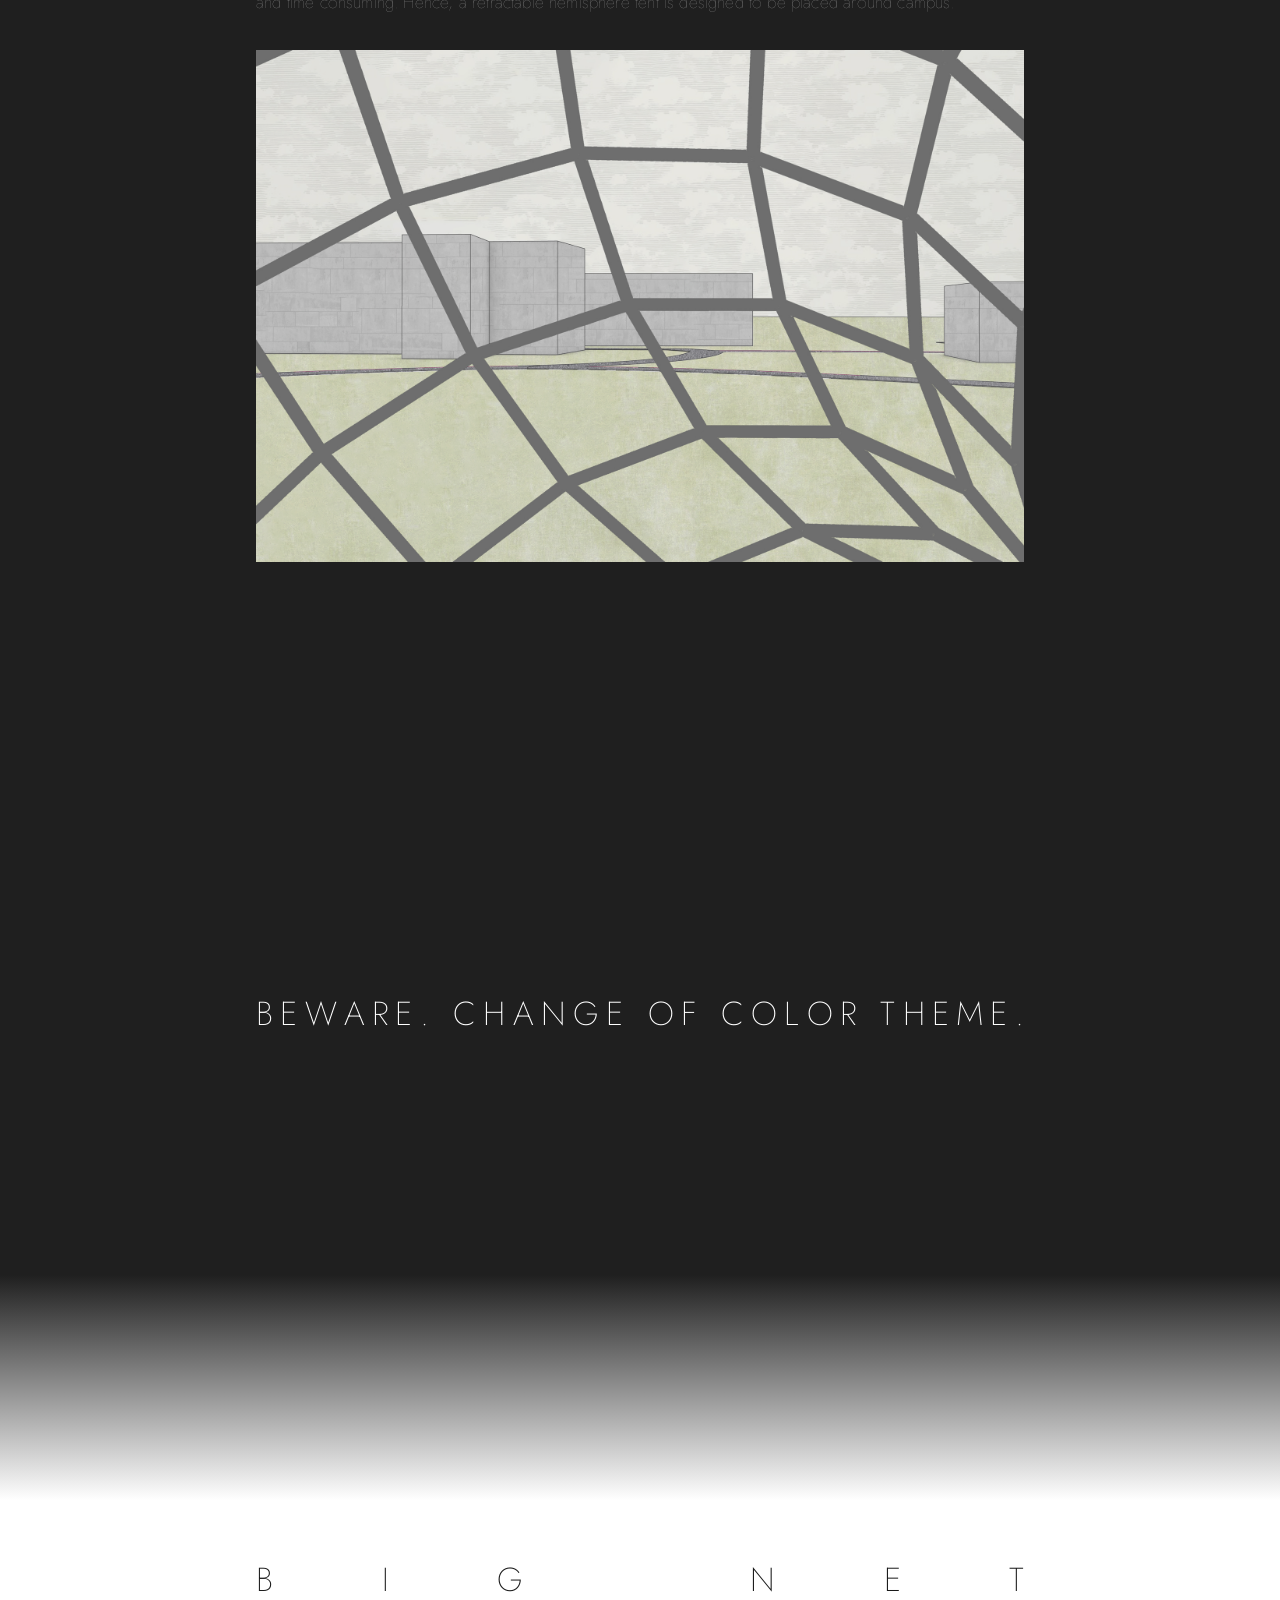
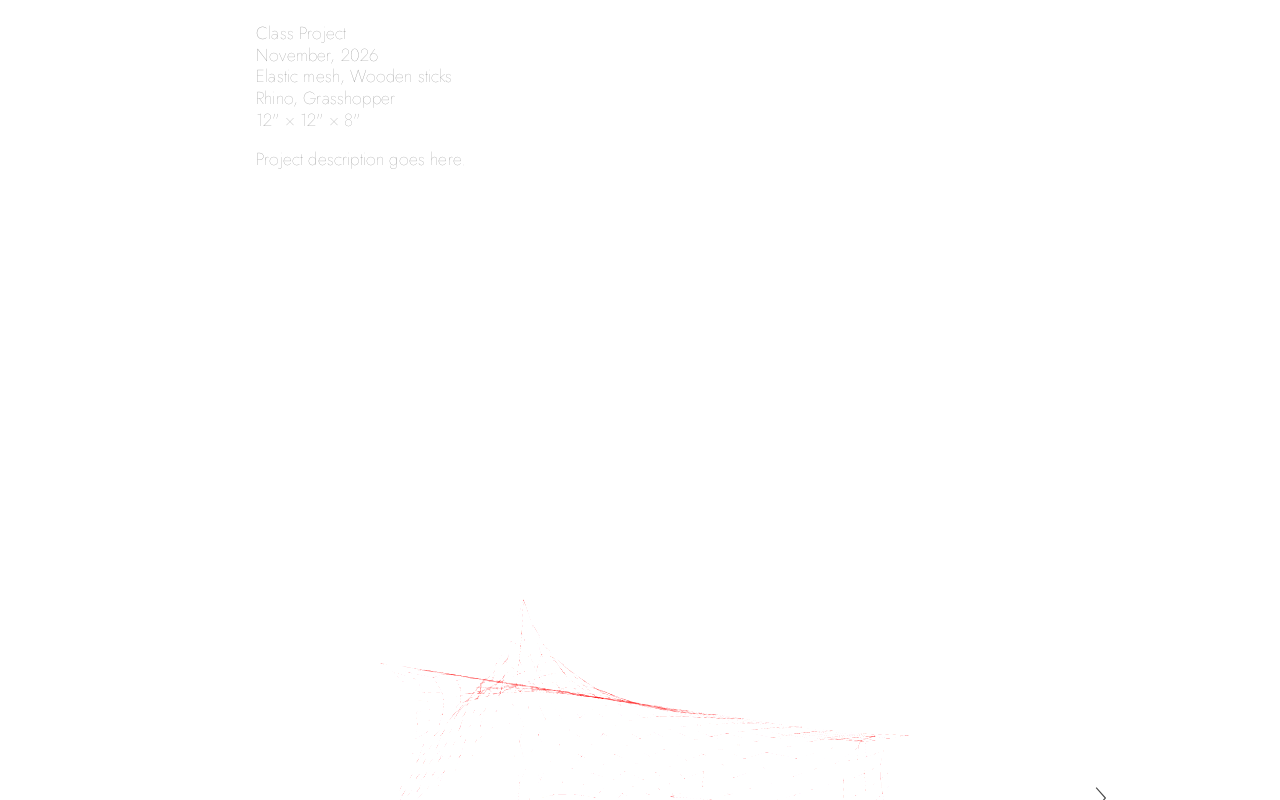
==== commit 0d3a1df6: "adding color change reminder" ====
--- a/index.html
+++ b/index.html
@@ -805,6 +805,27 @@
     .detail-section.theme-light .stack-video,
     .detail-section.theme-light .vstack-img { filter: brightness(1.03) contrast(1.04); }
 
+    /* ── THEME WARNING (between dark and light project pages) ── */
+    .theme-warning {
+      display: flex;
+      align-items: center;
+      justify-content: center;
+      padding: 0 0 8vh;                   /* text sits just above centre, as in the design */
+      /* Solid dark down to 75%, then a short fade to white at the bottom */
+      background: linear-gradient(180deg, #1f1f1f 75%, #fff 100%);
+    }
+    /* Same type as the project titles (.vstack-title): thin uppercase letters
+       spread across the 60% content column */
+    .theme-warning-text {
+      width: 60%;
+      margin: 0;
+      color: #fff;
+      opacity: 0;
+      transform: translateY(14px);
+      transition: opacity 0.9s ease, transform 0.9s var(--ease);
+    }
+    .theme-warning.in-view .theme-warning-text { opacity: 1; transform: none; }
+
     /* ── BIG NET PAGE: smaller, centred animation ── */
     #bignet-section .stack-video { width: 62%; margin: 0 auto; }
 
@@ -1199,6 +1220,7 @@
 
       .vstack { width: auto; margin: 0 16px; padding: 44px 0 32px; }
       .vstack-title { font-size: clamp(20px, 6vw, 32px); margin-bottom: 16px; }
+      .theme-warning-text { width: calc(100% - 32px); font-size: 4.2vw; }
       .vstack-bar { left: 16px; width: calc(100% - 32px); padding: 3svh 0 6px; font-size: 12px; }
       .vstack-intro { font-size: clamp(13px, 3.5vw, 16px); line-height: 1.45; }
       .vstack-row { gap: 8px; margin-bottom: 8px; }
@@ -1525,6 +1547,11 @@
         </div>
       </div>
     </div>
+  </section>
+
+  <!-- THEME WARNING: sits between the dark (Globe) and light (Big Net) pages -->
+  <section class="snap-section theme-warning" aria-label="Change of color theme">
+    <div class="vstack-title theme-warning-text" aria-label="Beware. Change of Color Theme."><span>B</span><span>e</span><span>w</span><span>a</span><span>r</span><span>e</span><span>.</span><span>&nbsp;</span><span>C</span><span>h</span><span>a</span><span>n</span><span>g</span><span>e</span><span>&nbsp;</span><span>o</span><span>f</span><span>&nbsp;</span><span>C</span><span>o</span><span>l</span><span>o</span><span>r</span><span>&nbsp;</span><span>T</span><span>h</span><span>e</span><span>m</span><span>e</span><span>.</span></div>
   </section>
 
   <!-- BIG NET (vertical scroll) -->
@@ -1883,7 +1910,9 @@
     }
 
     var onScroll = rafThrottle(function () {
-      rail.classList.toggle('visible', window.scrollY > innerHeight * 1.5);
+      // Side menu: shown past the home screen, hidden on the theme-warning screen
+      var onWarning = $$('.theme-warning').some(isCurrentSection);
+      rail.classList.toggle('visible', window.scrollY > innerHeight * 1.5 && !onWarning);
       var vp = updateRail();
       galleries.forEach(function (g) { if (g.name !== vp) resetGallery(g); });
       stacks.forEach(function (st) { if (st.name !== vp) resetStack(st); });
@@ -1997,6 +2026,14 @@
     } else {
       $$('video[data-play-visible]').forEach(function (v) { v.autoplay = true; playVideo(v); });
     }
+
+    // ── Theme warning: text fades in each time the screen comes into view ──
+    $$('.theme-warning').forEach(function (el) {
+      if (!('IntersectionObserver' in window)) { el.classList.add('in-view'); return; }
+      new IntersectionObserver(function (entries) {
+        el.classList.toggle('in-view', entries[0].intersectionRatio >= 0.5);
+      }, { threshold: [0, 0.5] }).observe(el);
+    });
 
     // ── Iteration slider (Big Net): one at a time ──
     var iterSliders = $$('.iter-slider').map(function (el) {
@@ -2055,19 +2092,23 @@
             if (d[i] < 246 || d[i + 1] < 246 || d[i + 2] < 246) { rows[y]++; cols[x]++; }
           }
         }
-        // Trim the outermost 0.5% of drawn pixels on each side, so stray specks
-        // (e.g. lone anchor-point dots far from the net) don't stretch the frame
+        // Keep only the main drawing: split the drawn columns (and rows) into blocks
+        // separated by empty gaps, and keep the block with the most ink. Lone specks
+        // such as anchor-point dots away from the net form their own small blocks
+        // and are dropped. Small gaps (thin tips, faint lines) are bridged.
         function span(counts, n) {
-          var total = 0, i;
-          for (i = 0; i < n; i++) total += counts[i];
-          if (!total) return null;
-          var lo = total * 0.005, hi = total * 0.995, acc = 0, a = -1, b = n - 1;
-          for (i = 0; i < n; i++) {
-            acc += counts[i];
-            if (a < 0 && acc >= lo) a = i;
-            if (acc >= hi) { b = i; break; }
+          var gap = Math.max(3, Math.round(n * 0.025));
+          var best = null, bestMass = 0, a = -1, last = -1, mass = 0;
+          for (var i = 0; i <= n; i++) {
+            var on = i < n && counts[i] > 0;
+            if (on && a >= 0 && i - last > gap) {          // gap too wide: close the block
+              if (mass > bestMass) { bestMass = mass; best = [a, last]; }
+              a = -1; mass = 0;
+            }
+            if (on) { if (a < 0) a = i; last = i; mass += counts[i]; }
+            if (i === n && a >= 0 && mass > bestMass) { bestMass = mass; best = [a, last]; }
           }
-          return [a, b];
+          return best;
         }
         var sx = span(cols, w), sy = span(rows, h);
         if (!sx || !sy) return null;
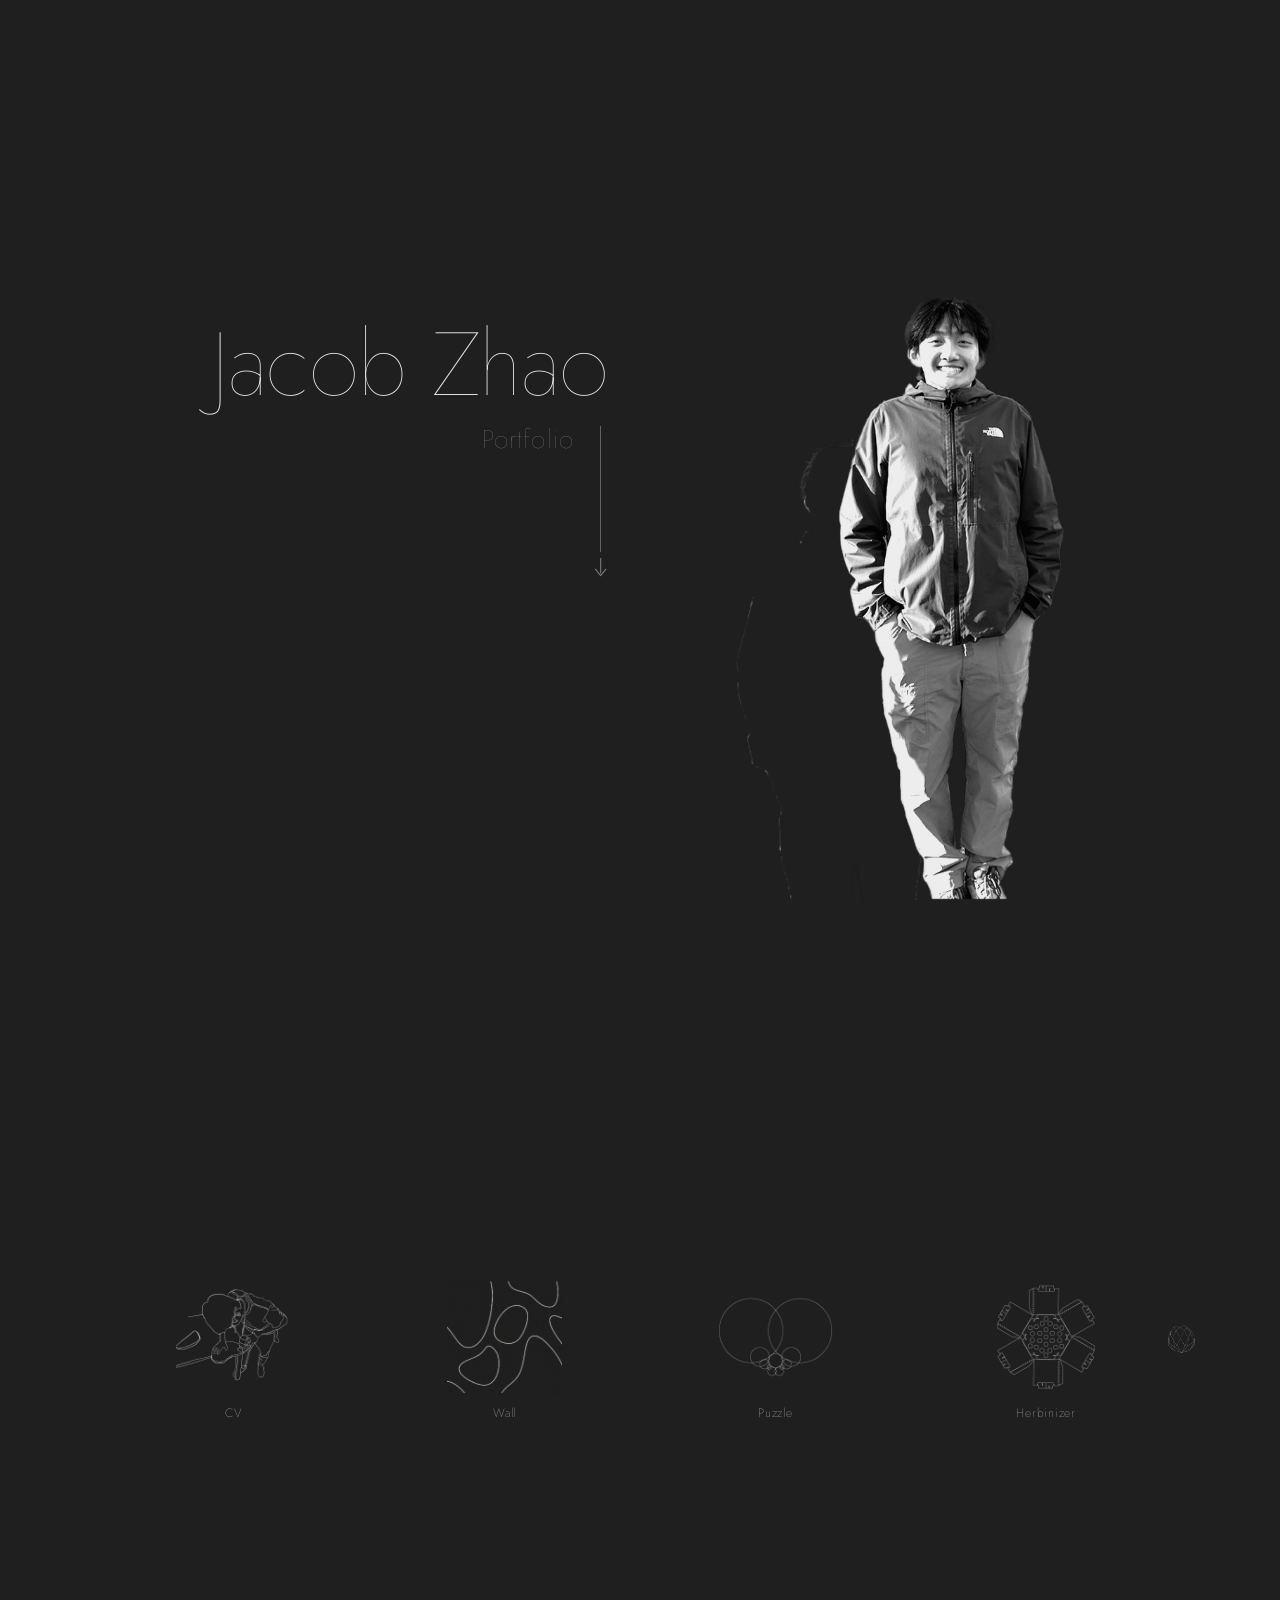
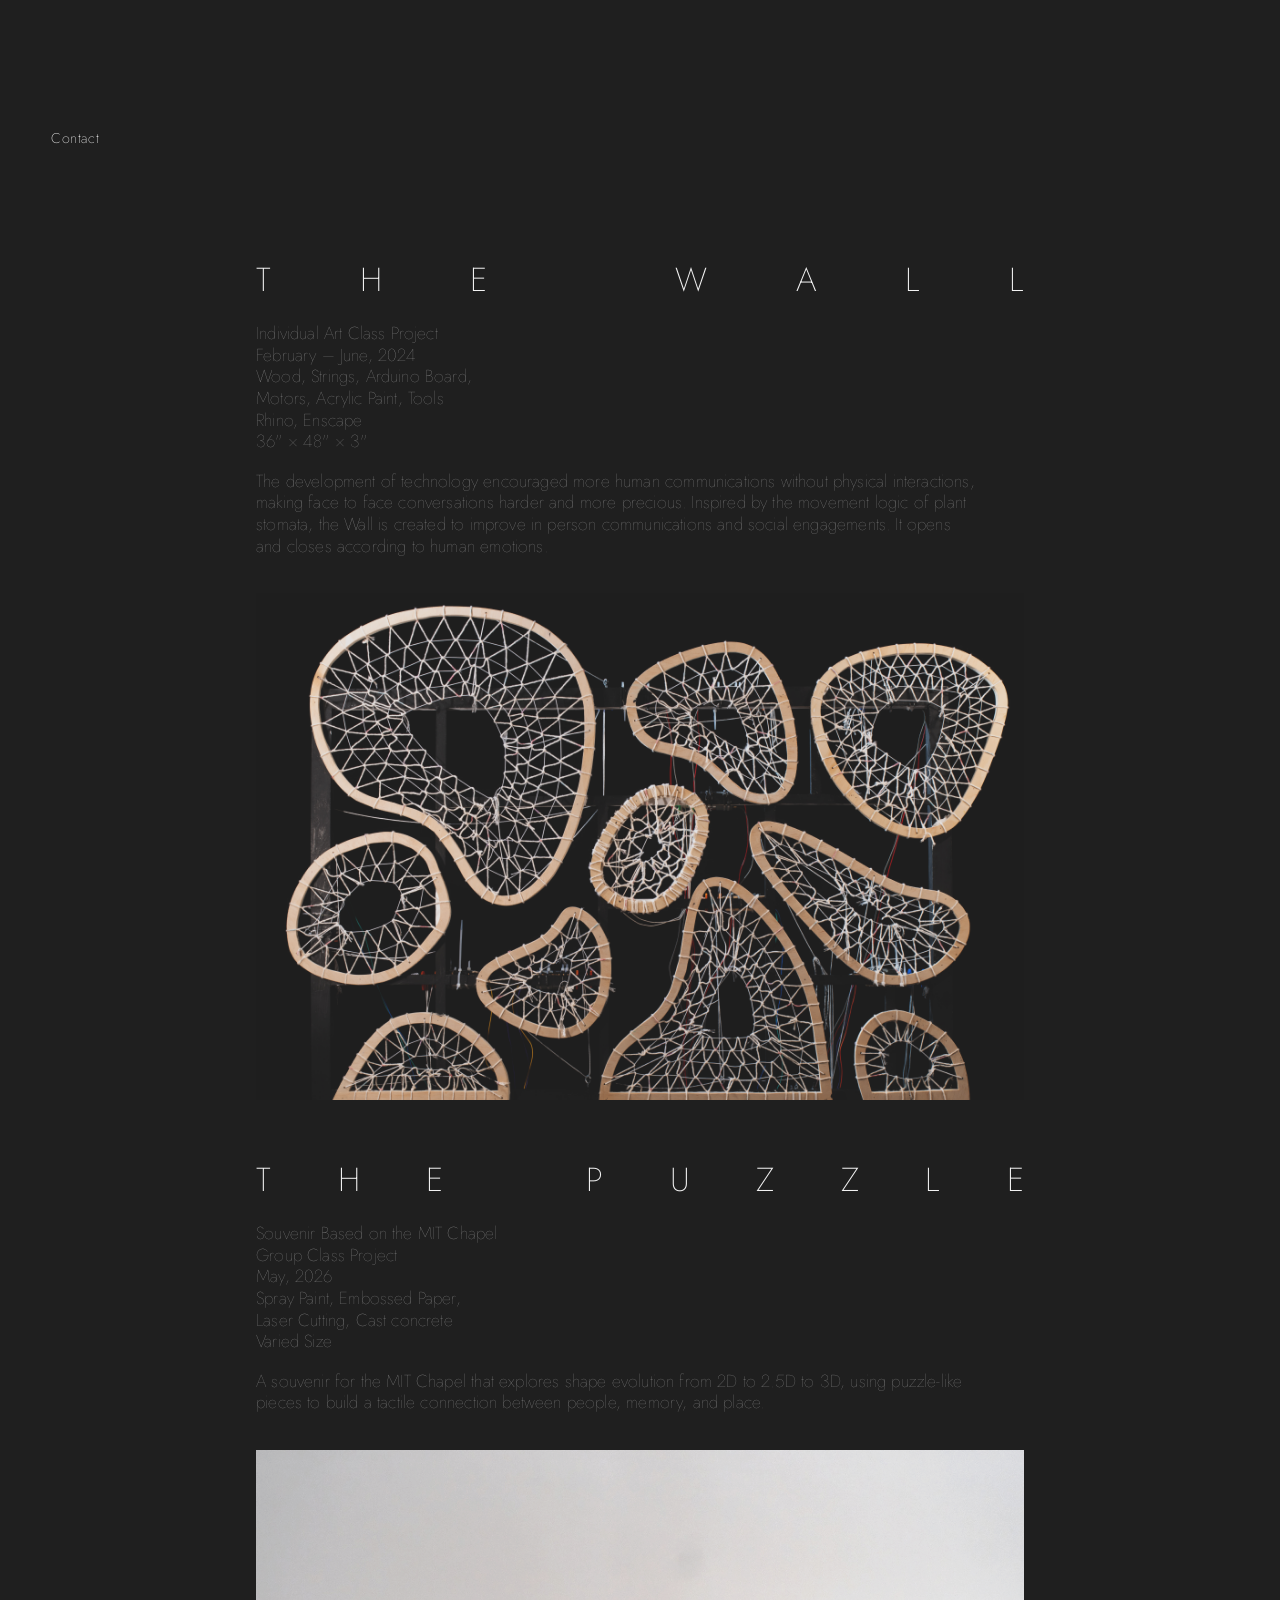
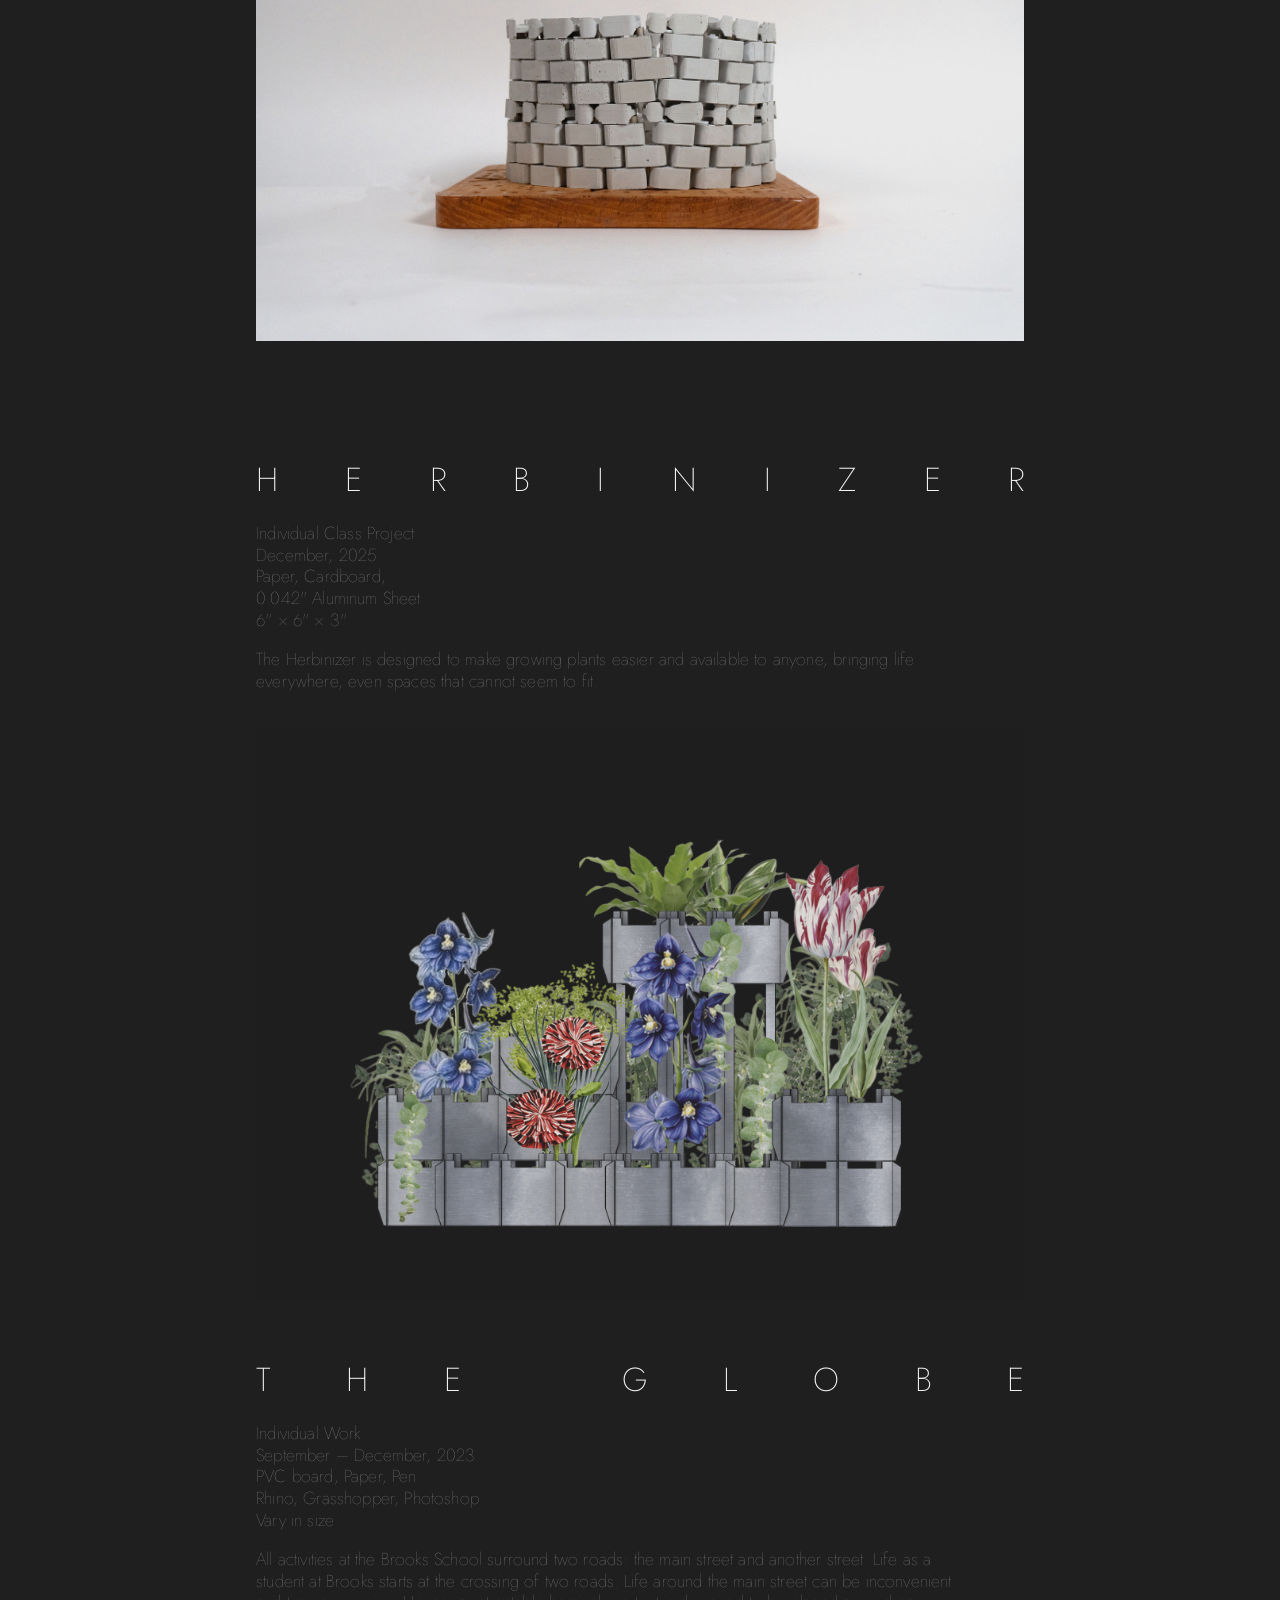
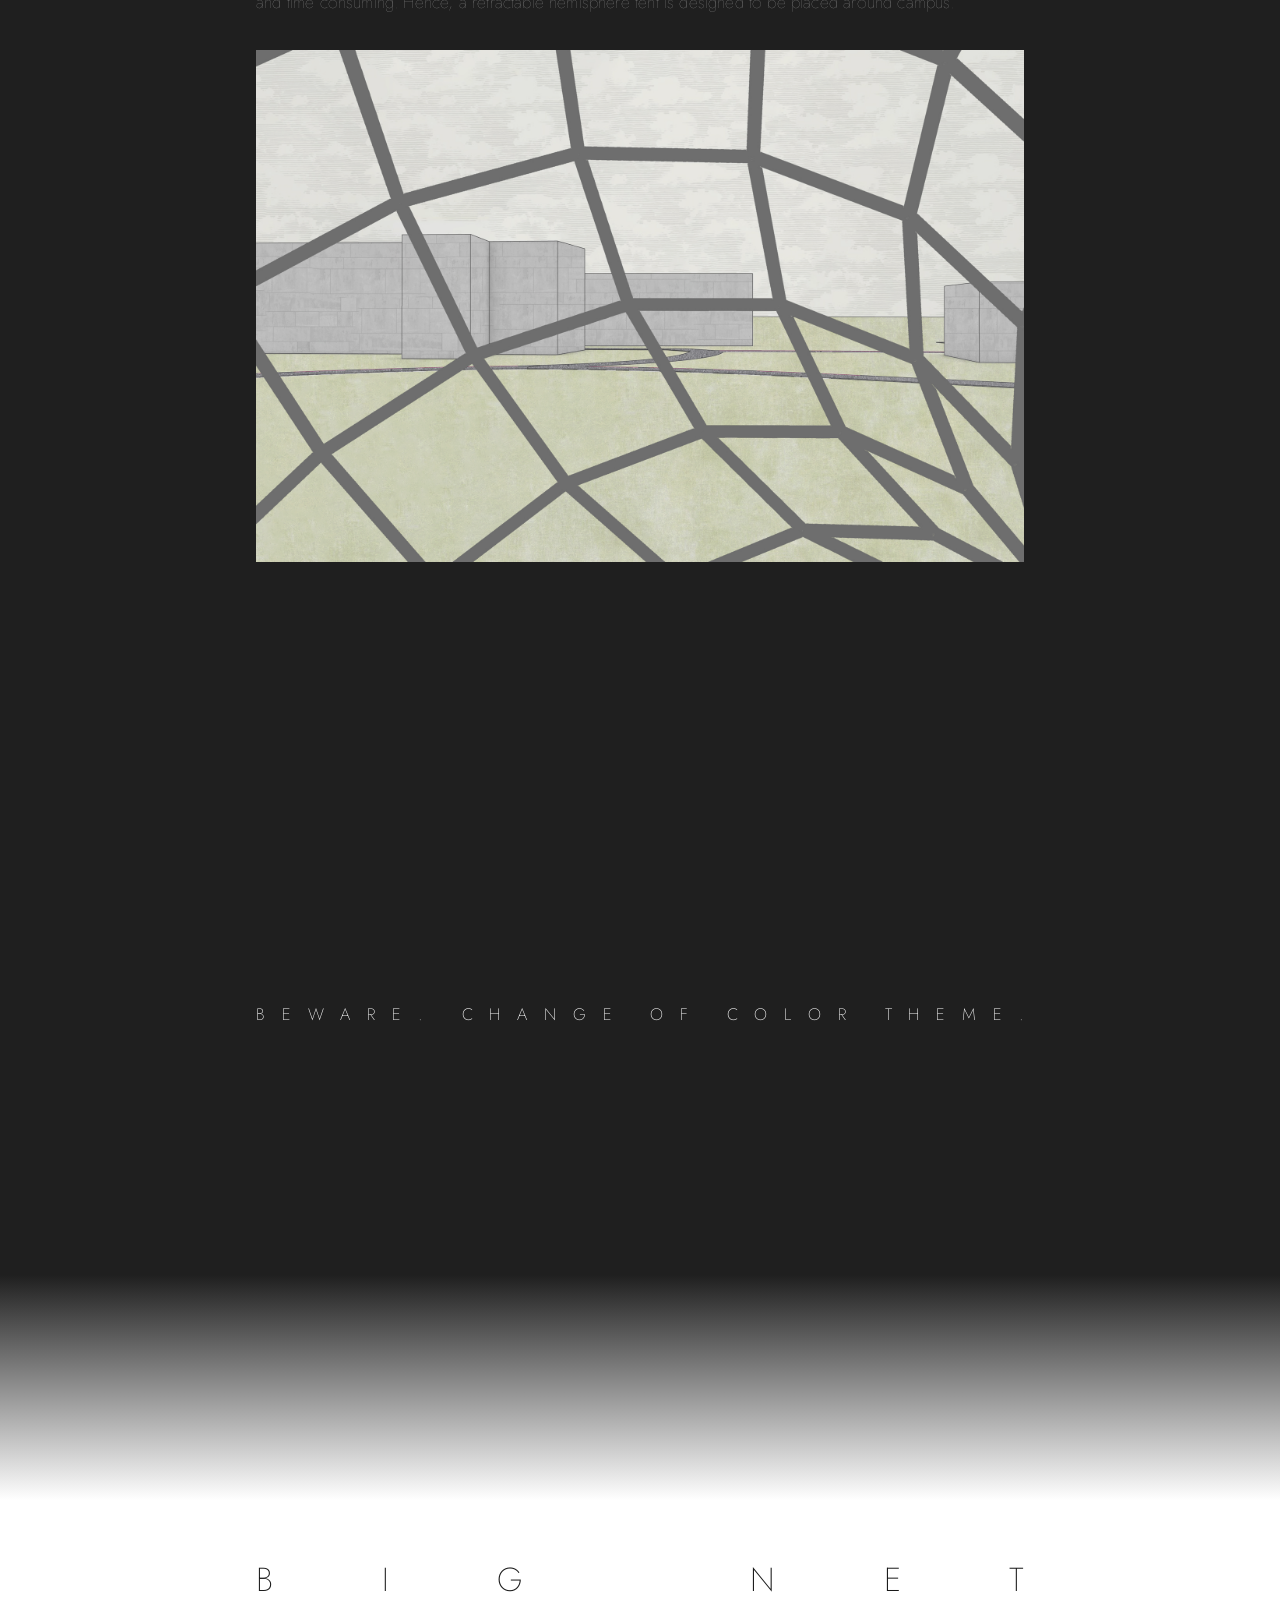
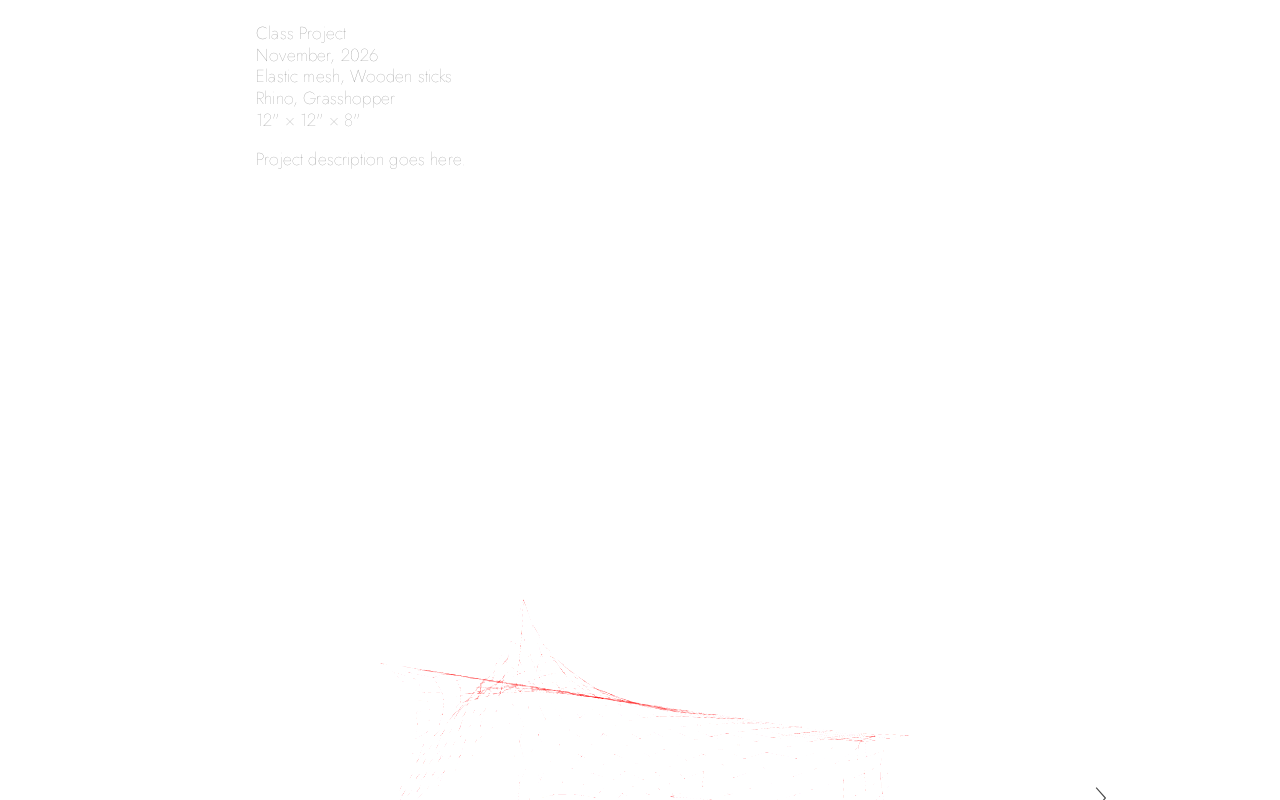
==== commit 1e81b862: "bull shit changes on content page" ====
--- a/index.html
+++ b/index.html
@@ -171,14 +171,11 @@
     .home.theme-light .square img { filter: invert(1) brightness(1.15); }
     .home.theme-light .project-name { color: rgba(0, 0, 0, 0.6); }
     .home.theme-light .project-icon::before { background: rgba(0, 0, 0, 0.65); }
-    .home.theme-light .scroller-arrow { color: rgba(0, 0, 0, 0.45); }
-    .home.theme-light .scroller-arrow:hover { color: rgba(0, 0, 0, 0.95); }
     .home.theme-light .contact-flyout a:hover,
     .home.theme-light .contact-flyout-btn:hover,
     .home.theme-light .email-addr:hover { color: rgba(0, 0, 0, 0.95); }
     .home.theme-light .email-addr { color: rgba(0, 0, 0, 0.5); }
     .home .project-name,
-    .home .scroller-arrow,
     .home .contact-toggle,
     .home .contact-flyout a,
     .home .contact-flyout-btn,
@@ -324,7 +321,9 @@
       flex-direction: row;
       align-items: center;
       justify-content: center;
-      width: min(90vw, 1200px);
+      /* 10% tighter gaps between icons: gap = slot - icon, so the row is
+         0.9 x the old width plus 0.4 x the icon size (4 slots x 0.1) */
+      width: calc(0.9 * min(90vw, 1200px) + 0.4 * clamp(80px, 9vw, 140px));
       transition: width 0.65s var(--ease), gap 0.65s var(--ease);
     }
 
@@ -405,23 +404,37 @@
       scroll-snap-align: start;
     }
 
-    .scroller-arrow {
+    /* Peek icons: a small, dimmed copy of the next hidden project's icon sits
+       at each side of the row to hint there is more to scroll. Click to scroll.
+       (JS fills in the image and hides the button when nothing is hidden.) */
+    .scroller-peek {
       position: absolute;
-      top: 50%;
+      top: calc(50% - clamp(10px, 1.2vh, 14px));   /* level with the icons, not the labels */
       z-index: 3;
+      width: clamp(26.4px, 2.64vw, 41.8px);
+      aspect-ratio: 1/1;
       background: none;
       border: 0;
-      color: rgba(255, 255, 255, 0.45);
+      padding: 0;
       cursor: pointer;
-      padding: clamp(8px, 1vw, 14px);
-      line-height: 0;
-      transition: color 0.2s ease, opacity 0.3s ease;
-    }
-    .scroller-arrow svg { width: clamp(9px, 0.8vw, 13px); height: auto; display: block; }
-    .scroller-arrow:hover { color: rgba(255, 255, 255, 0.95); }
-    .scroller-arrow.prev { left: 0; transform: translate(-50%, -50%); }
-    .scroller-arrow.next { right: 0; transform: translate(50%, -50%); }
-    .scroller-arrow:disabled { opacity: 0; pointer-events: none; }
+      opacity: 1;                                   /* same weight as the big icons */
+      transition: opacity 0.3s ease, width 0.65s var(--ease);
+    }
+    .scroller-peek img { width: 100%; height: 100%; object-fit: contain; transition: filter 0.7s ease; }
+    .scroller-peek:hover { opacity: 0.45; }             /* same hover as the big icons */
+    .scroller-peek.prev { left: 0; transform: translate(-50%, -50%); }
+    .scroller-peek.next { right: 0; transform: translate(50%, -50%); }
+    .scroller-peek:disabled { opacity: 0; pointer-events: none; }
+    .home.project-pinned .scroller-peek { width: clamp(19.8px, 1.98vw, 30.8px); opacity: 0.38; }
+    .home.project-pinned .scroller-peek:hover { opacity: 0.72; }
+    .home.theme-light .scroller-peek img { filter: invert(1) brightness(1.15); }
+
+    /* True vertical centring on desktop: the Contact line is taken out of the
+       flow so it no longer pushes the icon row above the middle of the screen. */
+    @media (min-width: 761px) {
+      .home-bottom-wrap { position: absolute; left: var(--pad); right: var(--pad); bottom: var(--pad); }
+      .home.project-pinned .home-work { margin-bottom: clamp(20px, 1.8vw, 28px); }
+    }
 
     .home.icons-animate .project-icon { animation: iconSlideIn 0.9s var(--ease) backwards; }
     .home.icons-animate .scroller-viewport .project-icon:nth-child(1) { animation-delay: 0.1s; }
@@ -819,6 +832,7 @@
     .theme-warning-text {
       width: 60%;
       margin: 0;
+      font-size: clamp(12px, 1.3vw, 22px);   /* half the project-title size */
       color: #fff;
       opacity: 0;
       transform: translateY(14px);
@@ -1115,7 +1129,7 @@
 
       /* Phones keep the original stacked list: the scroller wrappers step aside */
       .project-scroller, .scroller-viewport { display: contents; }
-      .scroller-arrow { display: none; }
+      .scroller-peek { display: none; }
       .scroller-viewport .project-icon { flex: 1; }
 
       .project-icon { width: 100%; min-height: 0; justify-content: center; padding: 6px 0; gap: 10px; }
@@ -1280,9 +1294,7 @@
       <div class="contents-row" id="contentsRow" aria-label="Project contents">
         <!-- Horizontal scroller: shows 4 items at a time -->
         <div class="project-scroller">
-          <button class="scroller-arrow prev" type="button" id="scrollerPrev" aria-label="Previous projects">
-            <svg viewBox="0 0 10 20" fill="none"><polyline points="9,1 1,10 9,19" stroke="currentColor" stroke-width="1" stroke-linejoin="round"/></svg>
-          </button>
+          <button class="scroller-peek prev" type="button" id="scrollerPrev" aria-label="Previous projects" disabled><img alt=""></button>
           <div class="scroller-viewport" id="projectScroller">
             <button class="project-icon" id="cvButton" type="button" aria-label="Open CV">
               <div class="square"><img src="NavBar_Pics/CV_nav.jpg" alt="CV"></div>
@@ -1309,9 +1321,7 @@
               <div class="project-name">Big Net</div>
             </button>
           </div>
-          <button class="scroller-arrow next" type="button" id="scrollerNext" aria-label="More projects">
-            <svg viewBox="0 0 10 20" fill="none"><polyline points="1,1 9,10 1,19" stroke="currentColor" stroke-width="1" stroke-linejoin="round"/></svg>
-          </button>
+          <button class="scroller-peek next" type="button" id="scrollerNext" aria-label="More projects" disabled><img alt=""></button>
         </div>
       </div>
     </div>
@@ -1967,10 +1977,20 @@
       return first ? first.getBoundingClientRect().width : scroller.clientWidth / 4;
     }
 
+    // Each peek button shows the icon of the first hidden item on its side
+    var scrollerItems = $$('.project-icon', scroller);
+    function setPeek(btn, item) {
+      btn.disabled = !item;
+      if (!item) return;
+      var from = item.querySelector('img'), to = btn.querySelector('img');
+      if (from && to.getAttribute('src') !== from.getAttribute('src')) to.setAttribute('src', from.getAttribute('src'));
+    }
     function updateScrollerArrows() {
-      var max = scroller.scrollWidth - scroller.clientWidth;
-      scrollerPrev.disabled = scroller.scrollLeft <= 1;
-      scrollerNext.disabled = scroller.scrollLeft >= max - 1;
+      var slot = Math.max(1, slotWidth());
+      var first = Math.round(scroller.scrollLeft / slot);
+      var shown = Math.max(1, Math.round(scroller.clientWidth / slot));
+      setPeek(scrollerPrev, first > 0 ? scrollerItems[first - 1] : null);
+      setPeek(scrollerNext, scrollerItems[first + shown] || null);
     }
 
     // Scroll just enough to bring an icon fully into view
